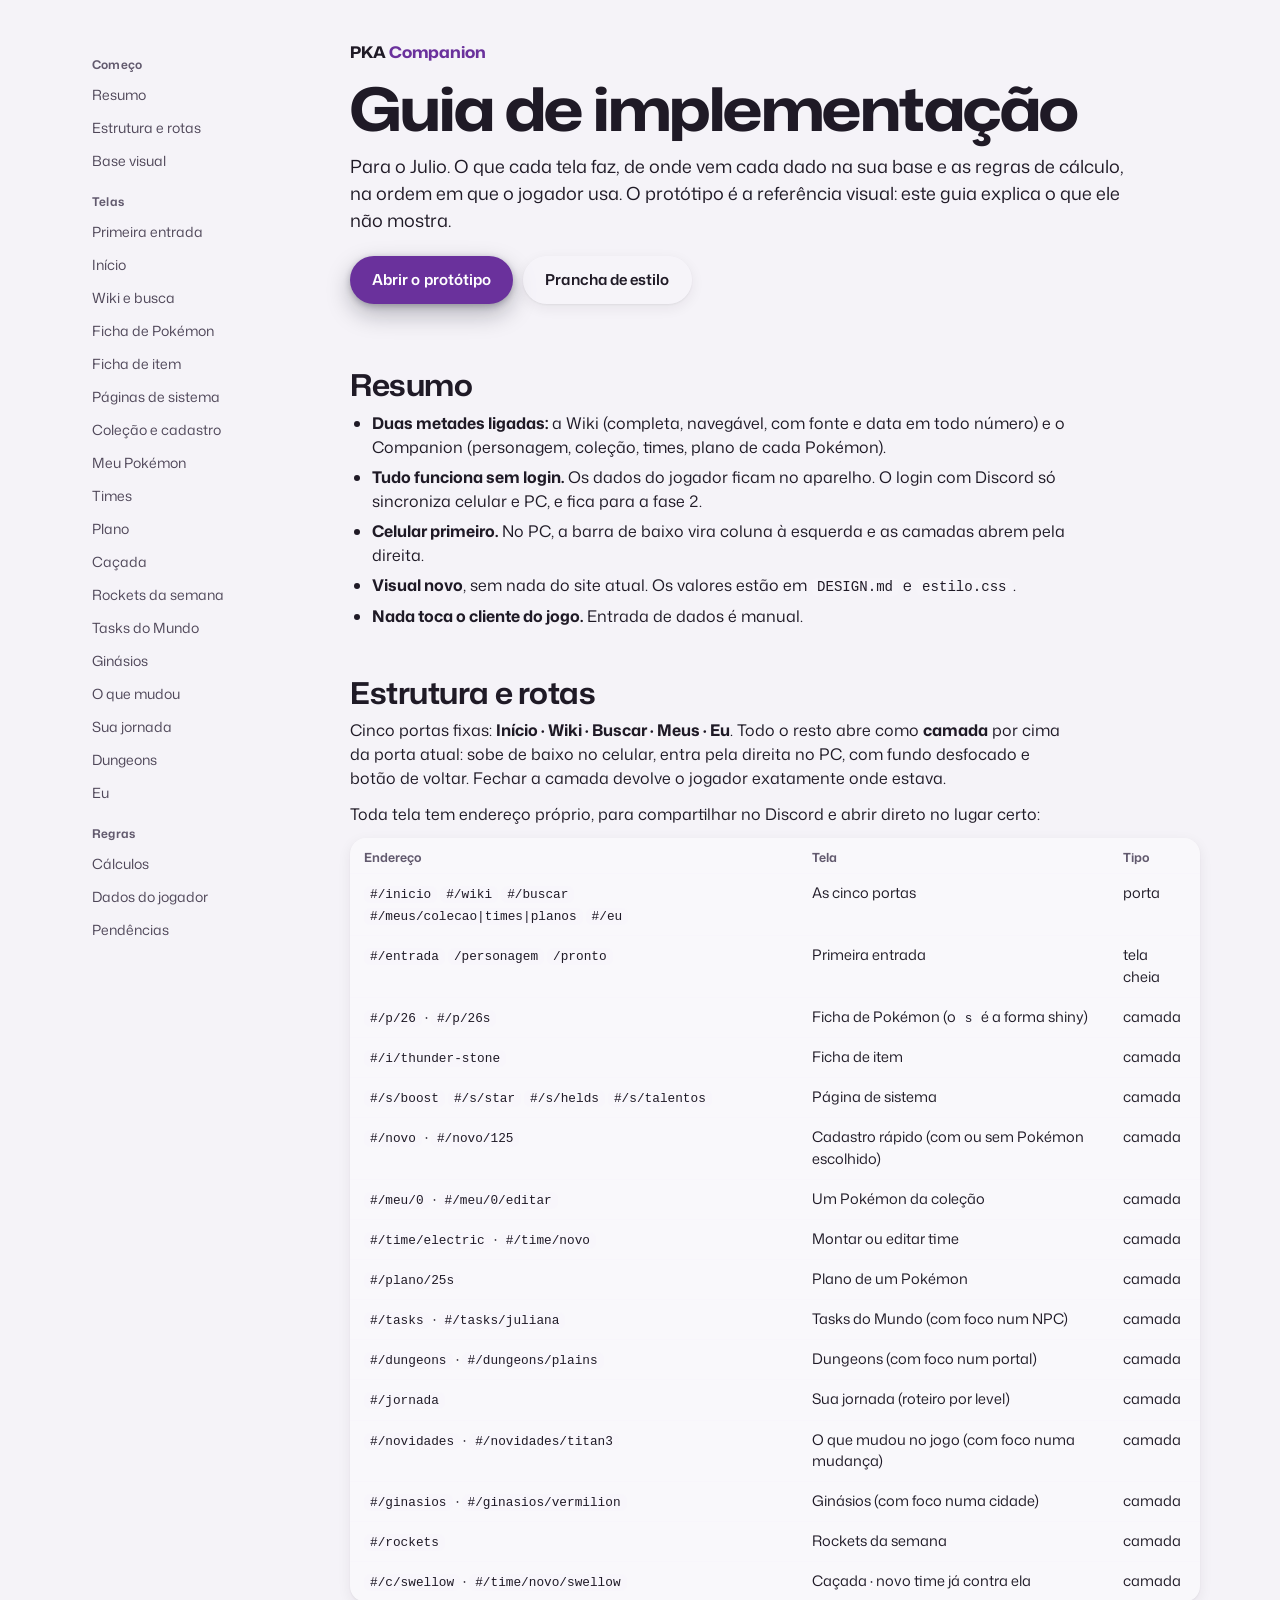
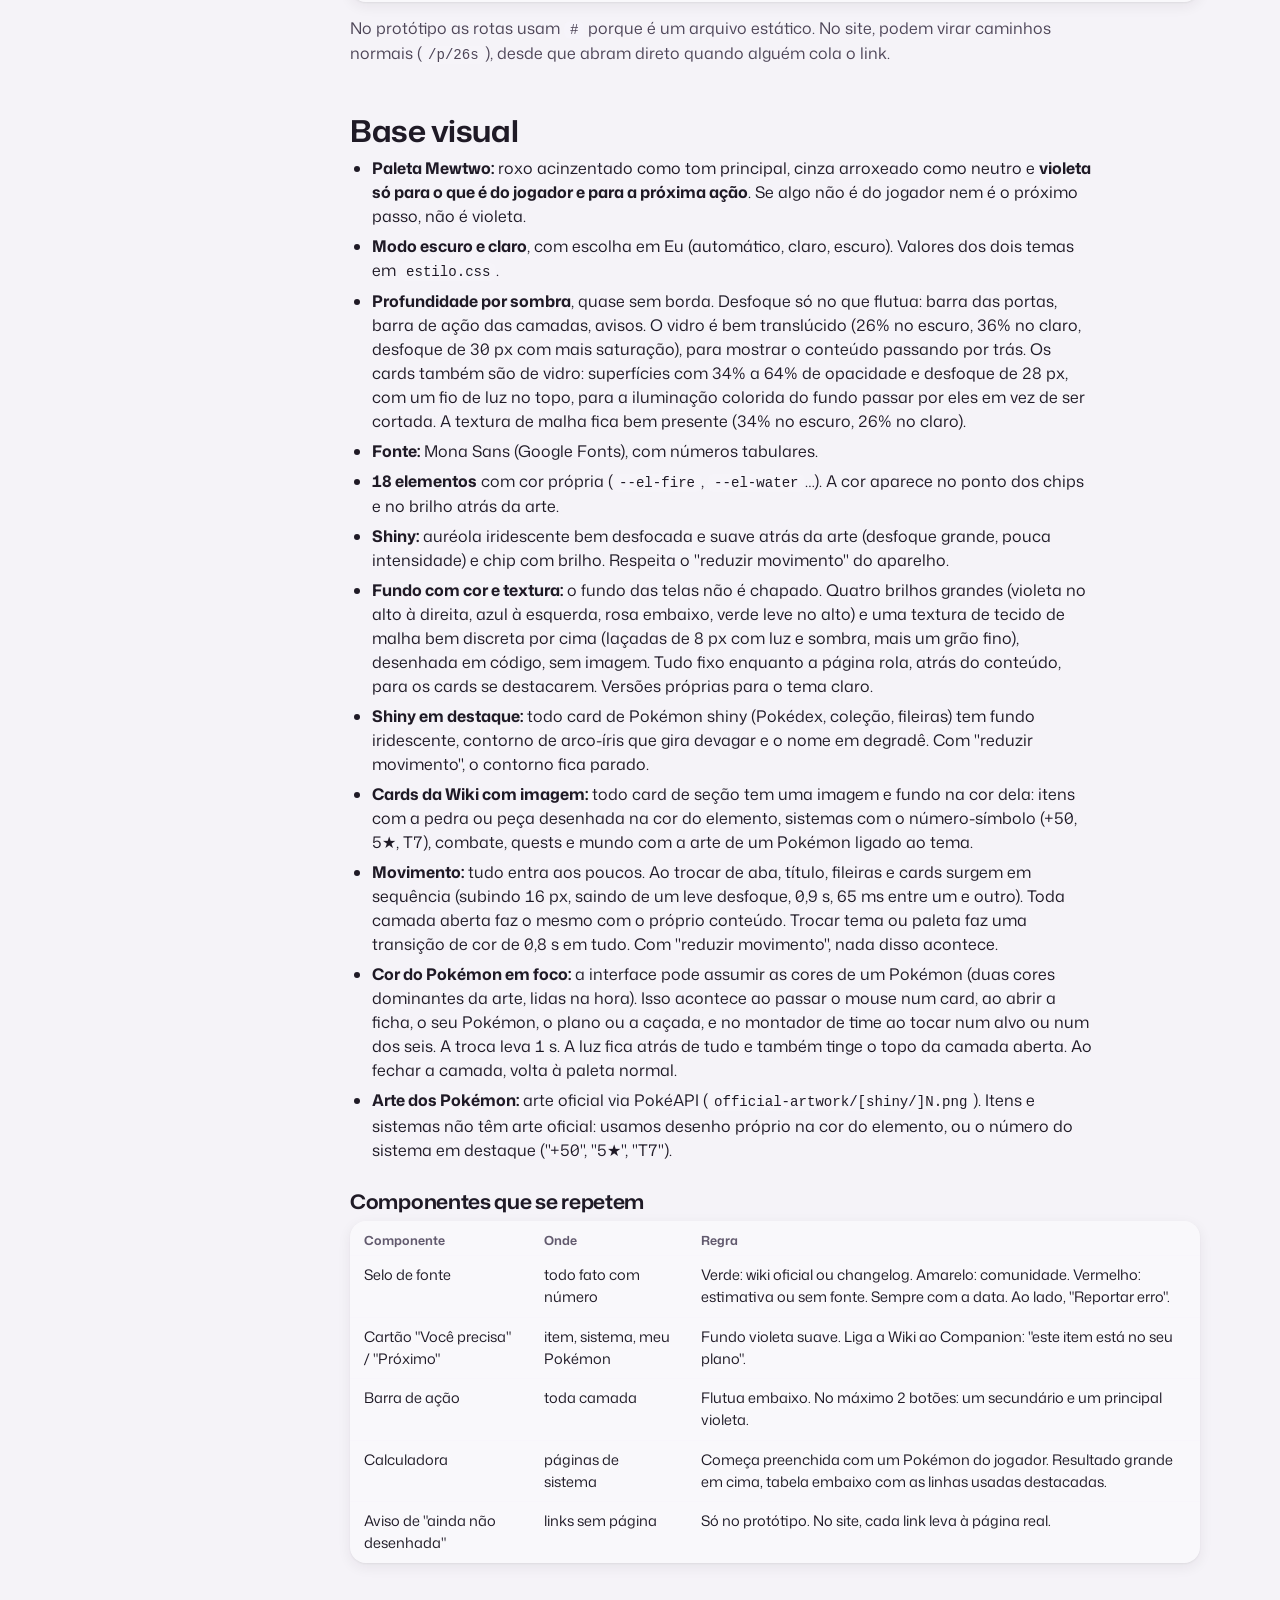
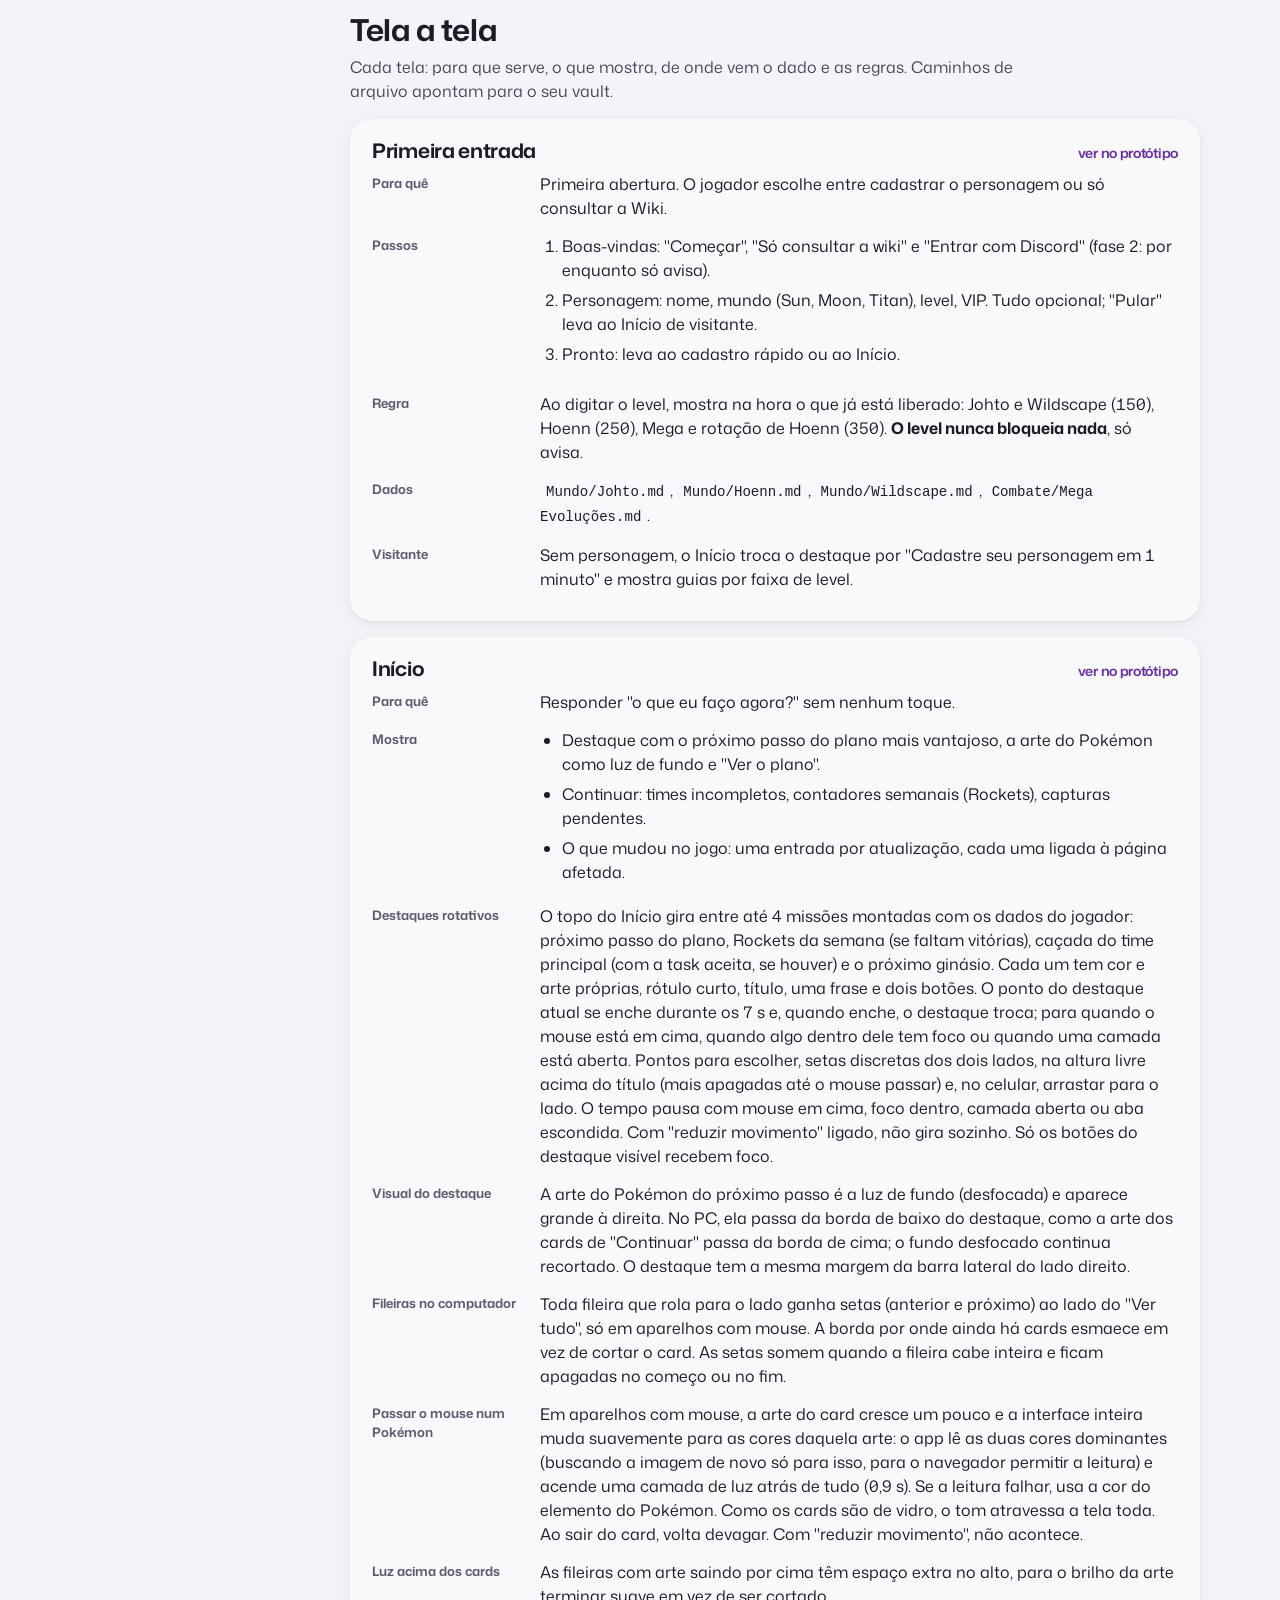
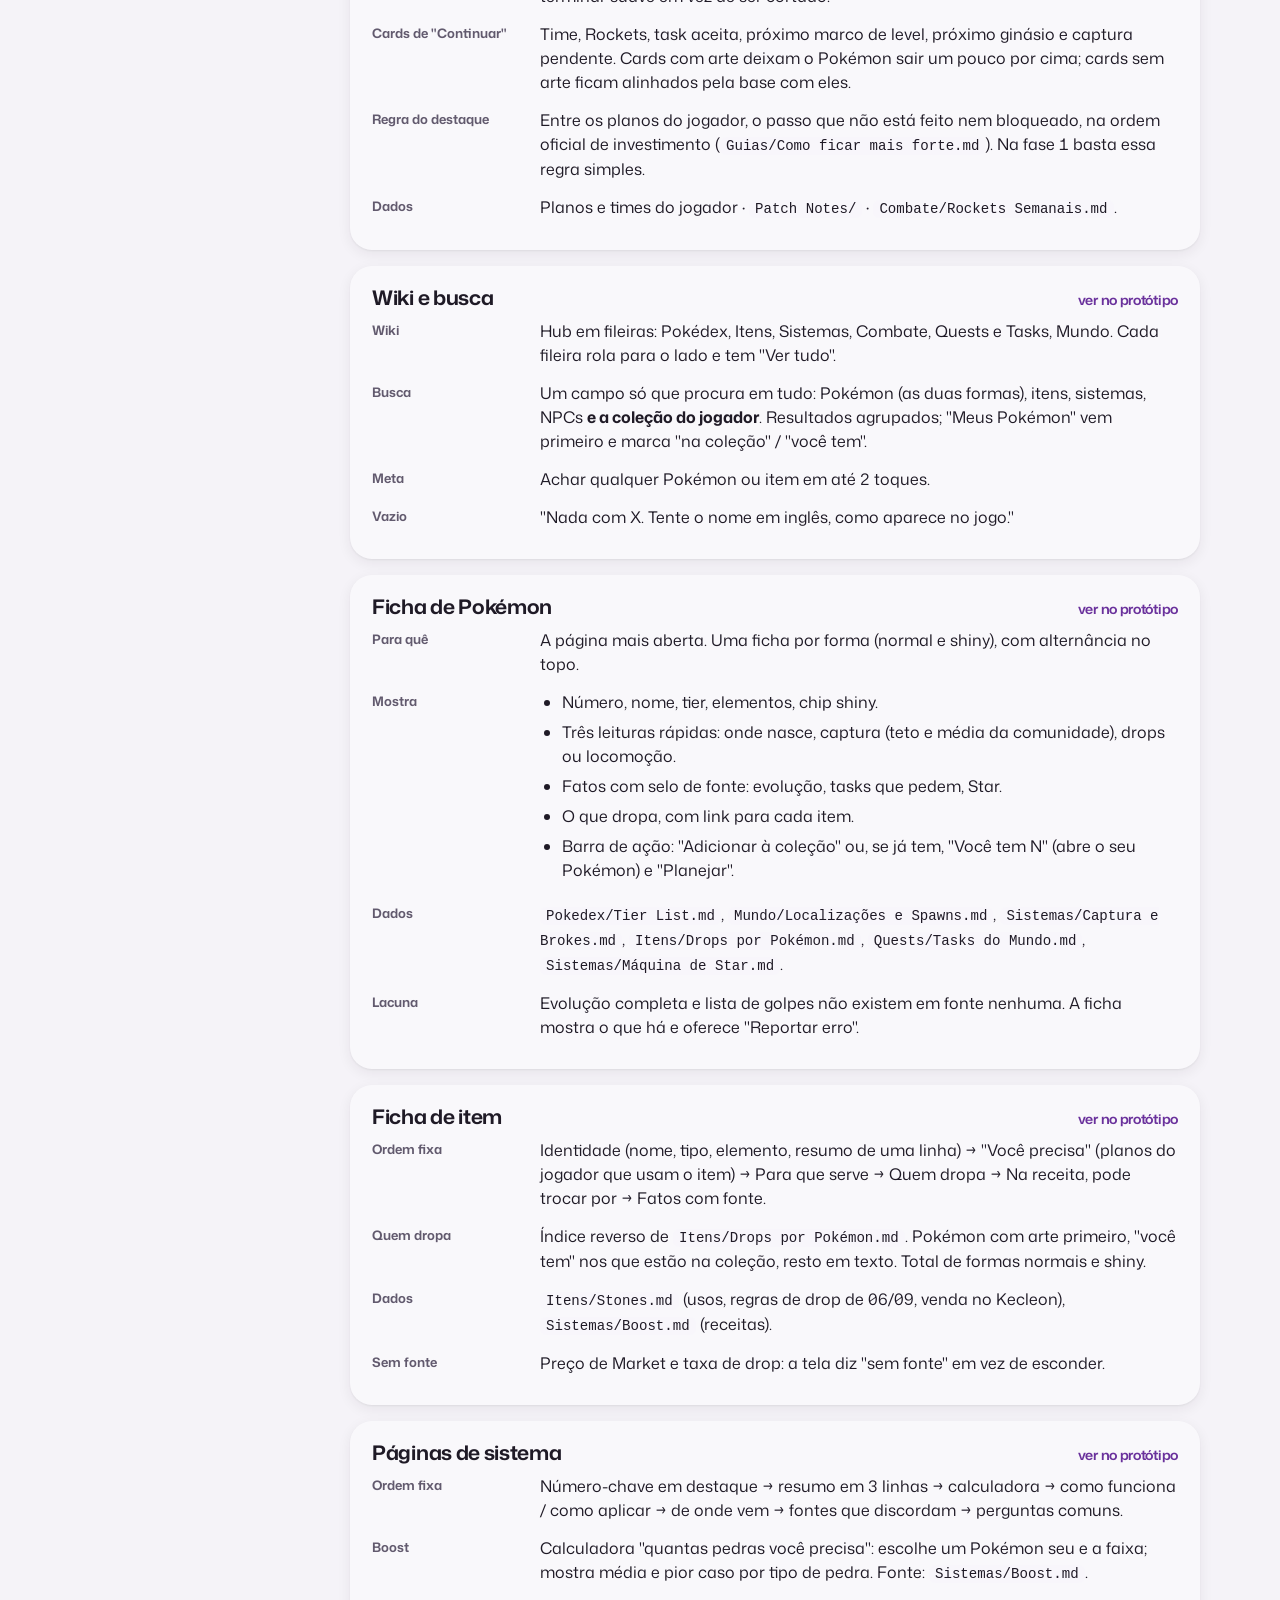
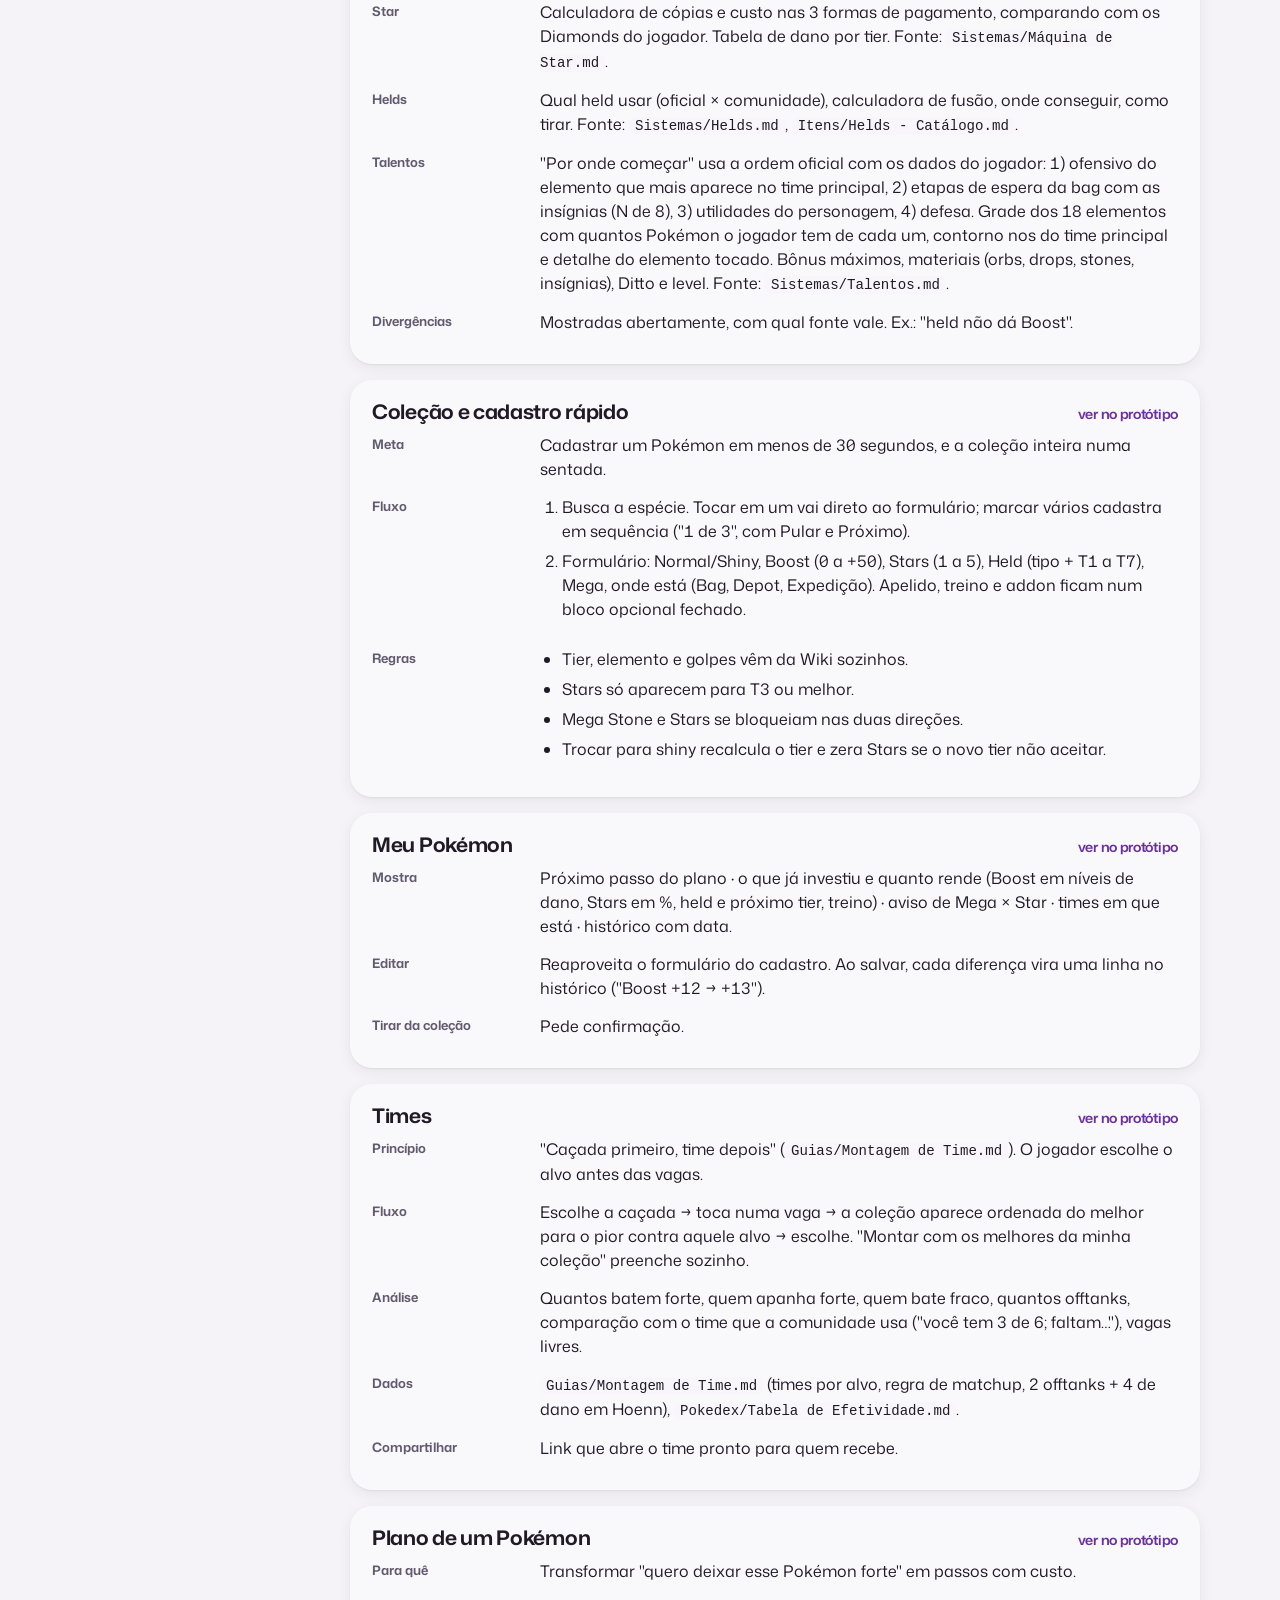
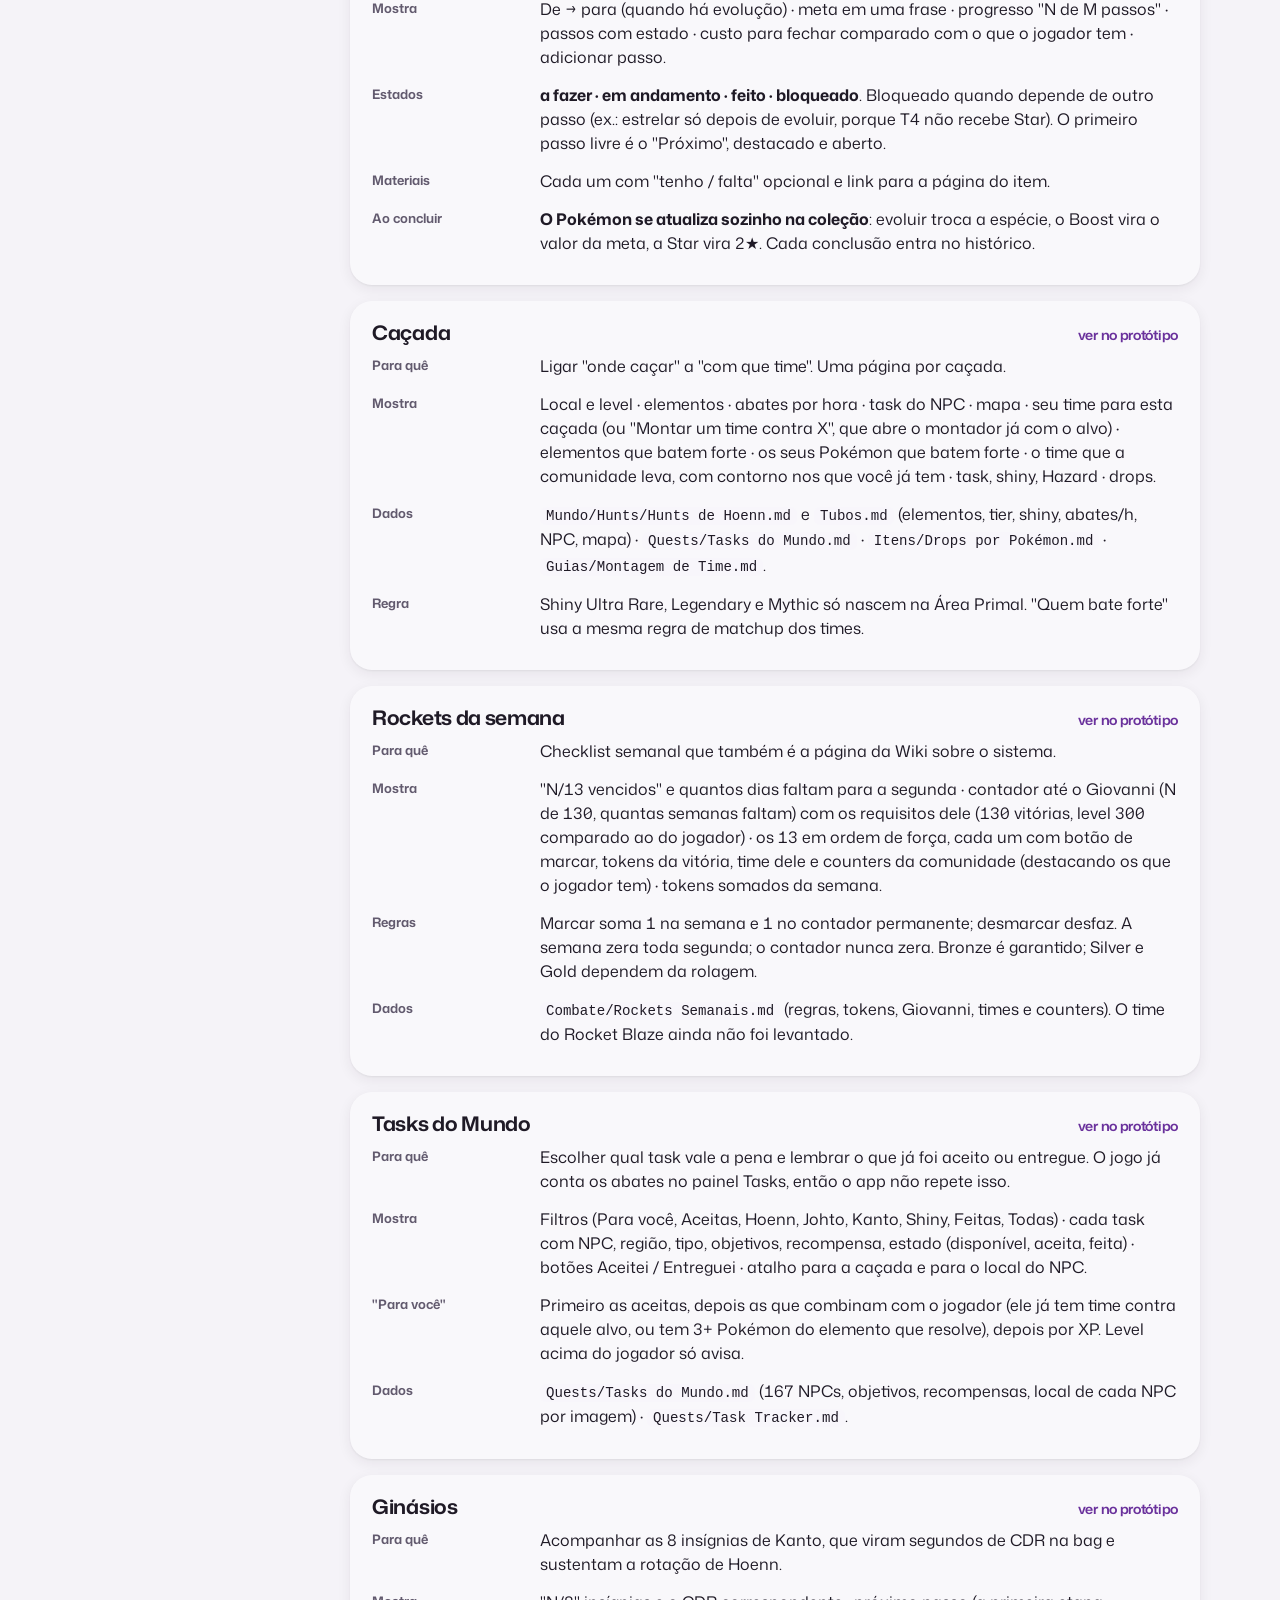
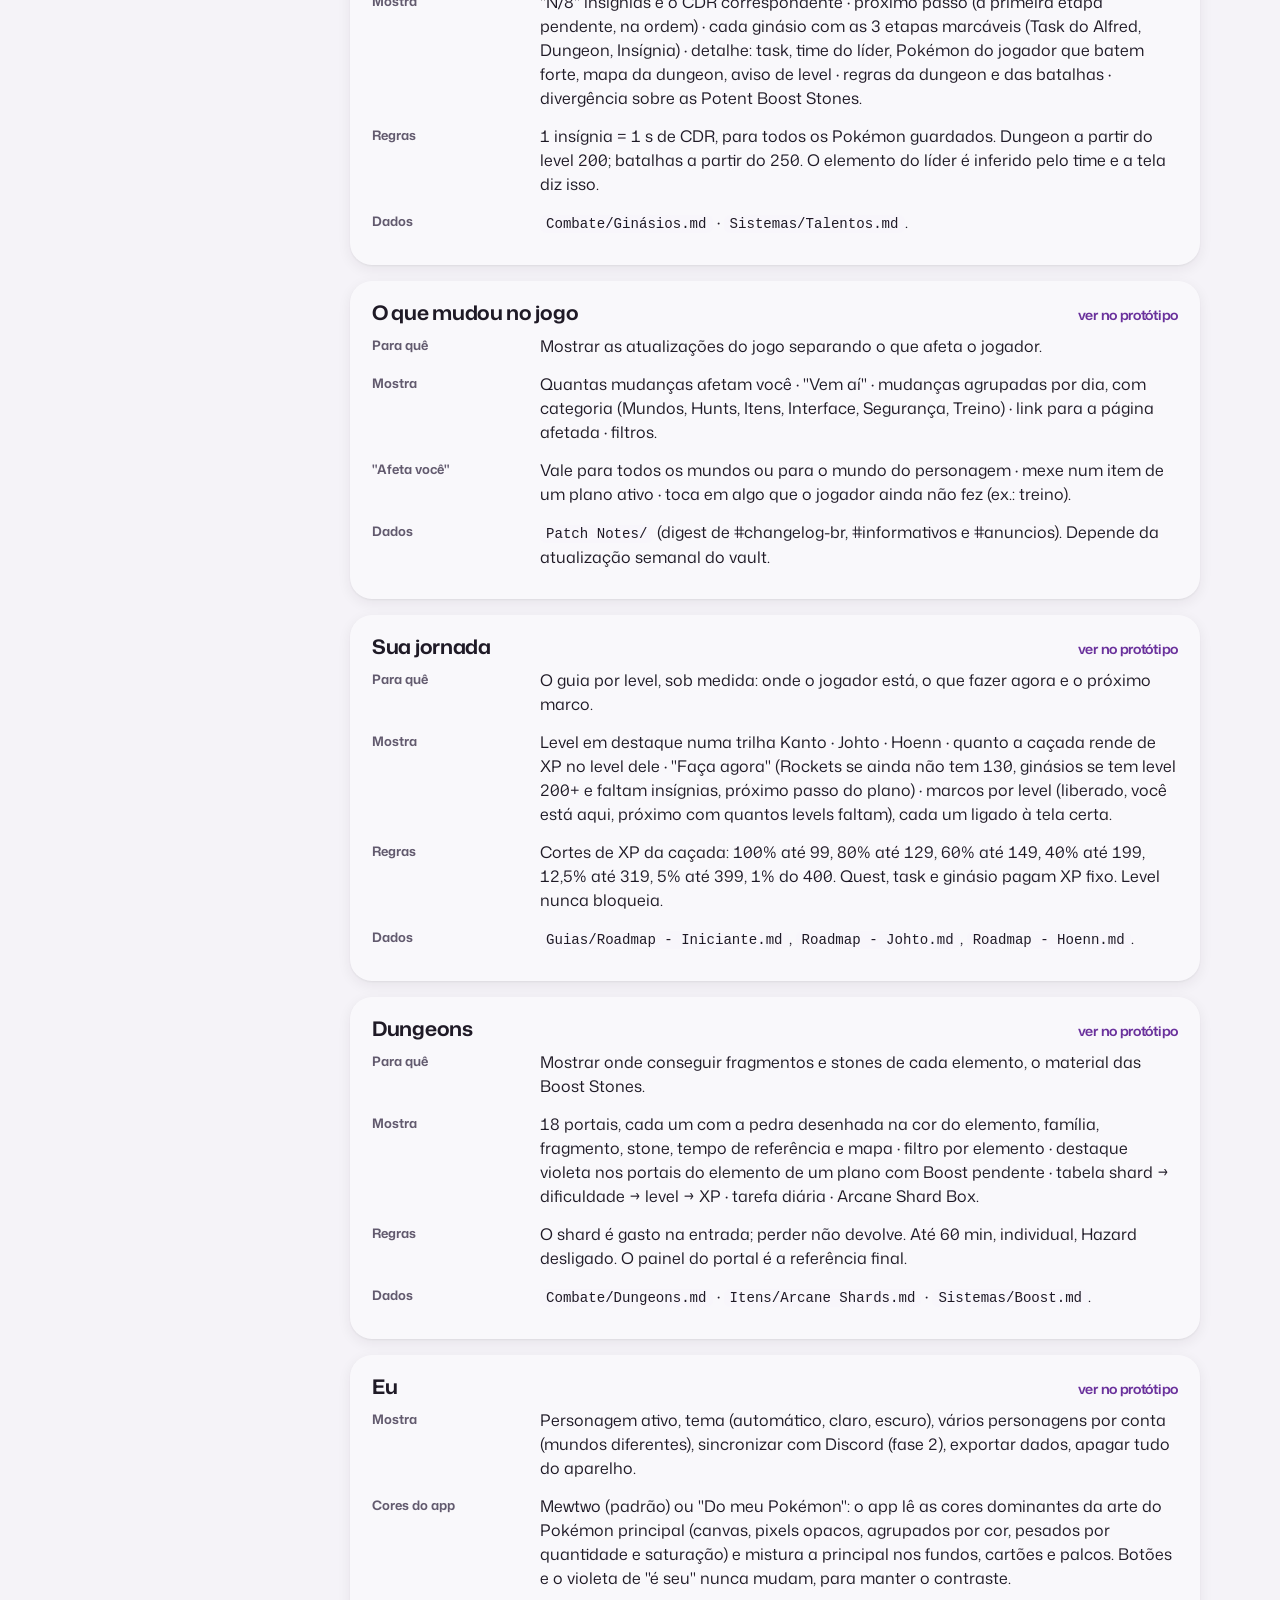
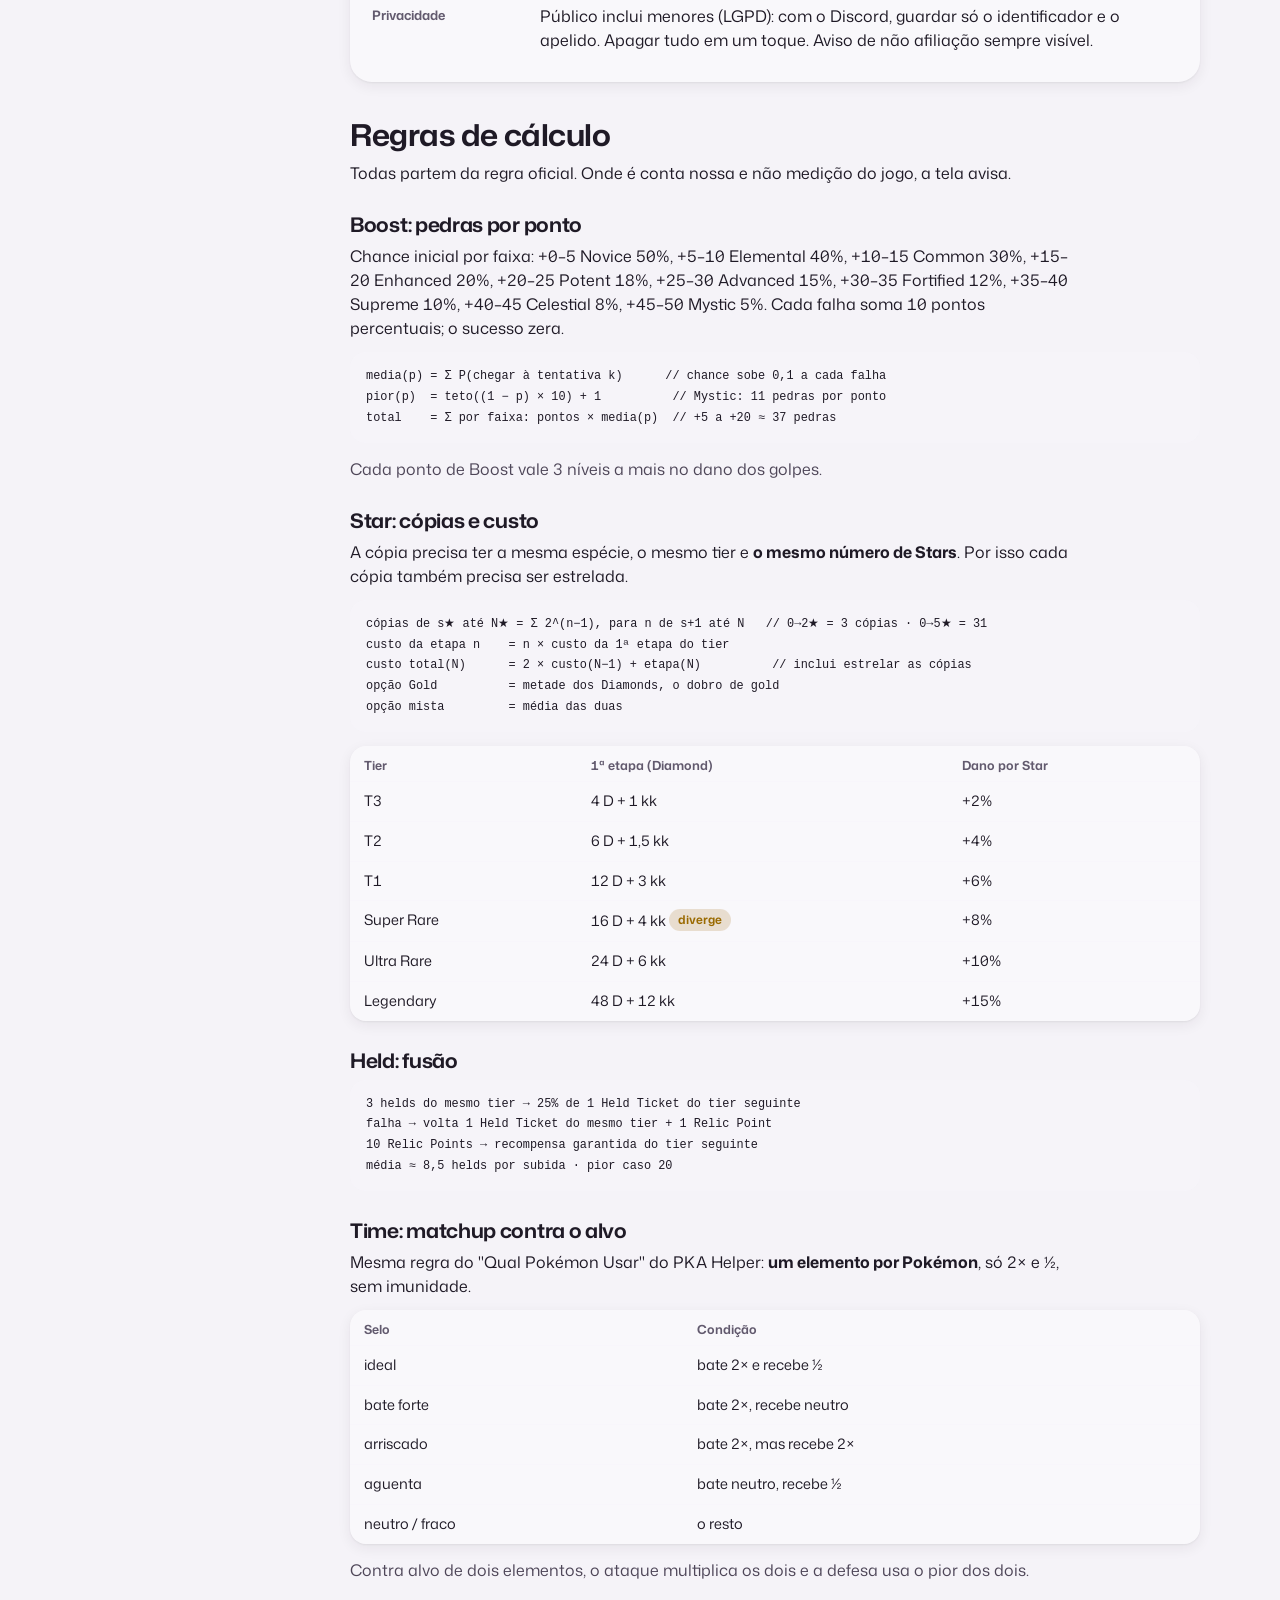
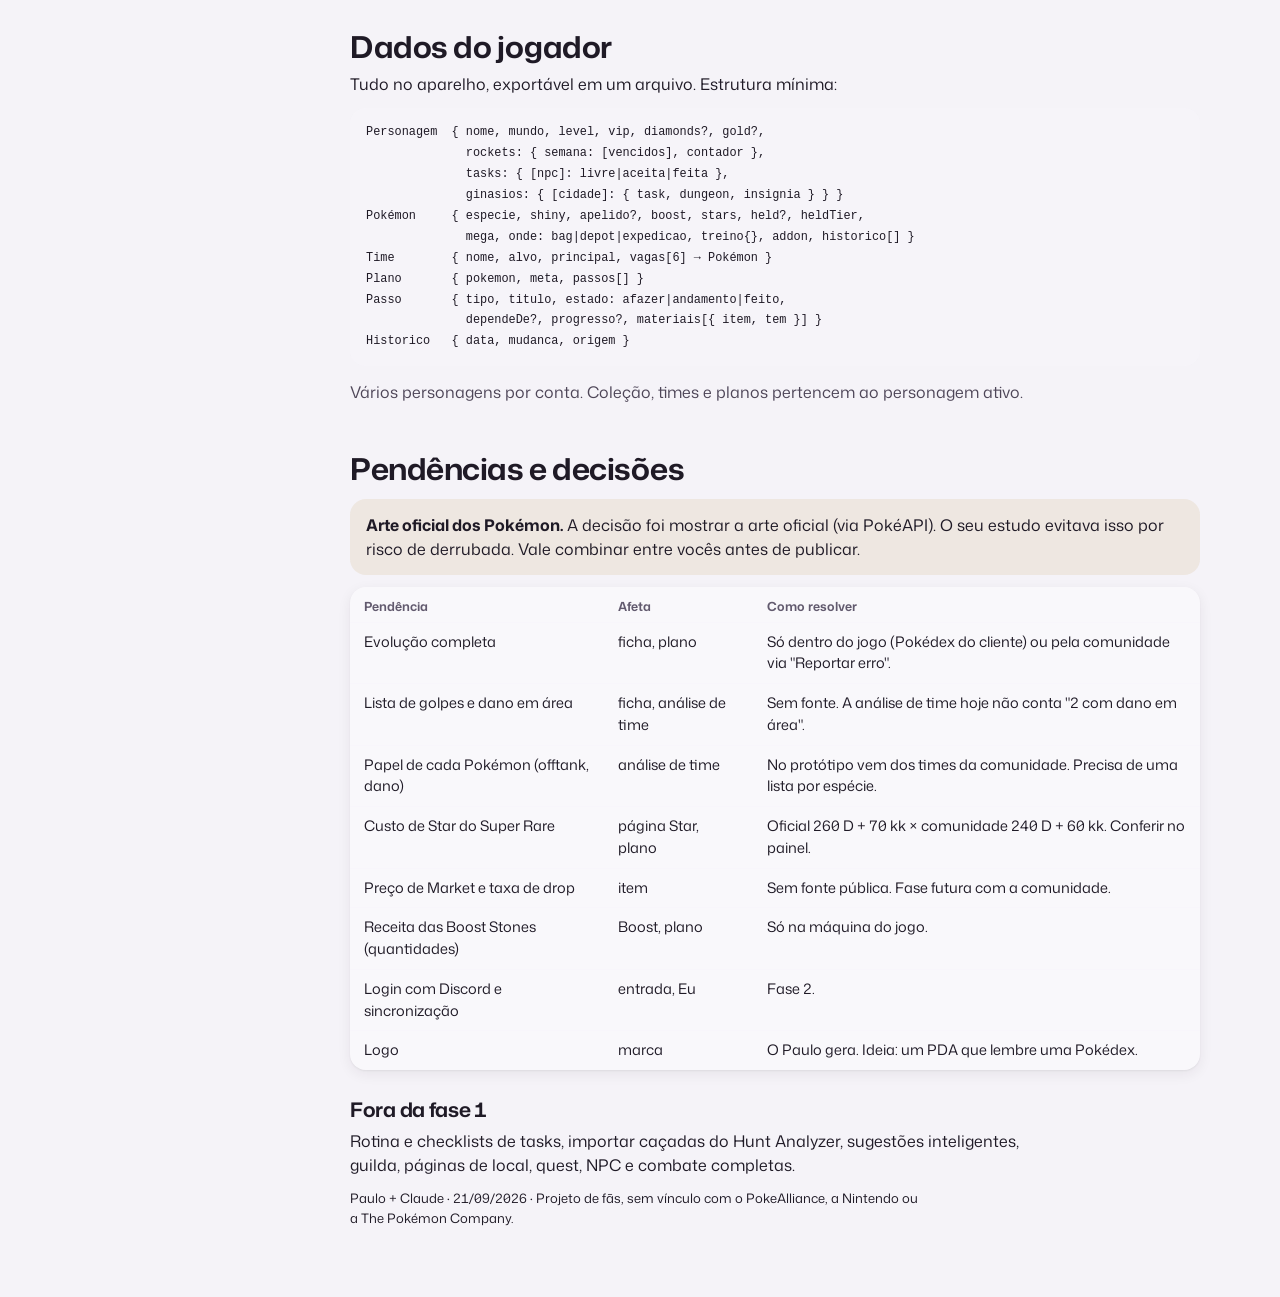
==== guia.html @ 8fe0cd6f "Staggered reveal and Pokémon color focus" ====
<!doctype html>
<html lang="pt-BR">
<head>
<meta charset="utf-8">
<meta name="viewport" content="width=device-width, initial-scale=1, viewport-fit=cover">
<title>Guia de implementação</title>
<meta name="description" content="Guia tela a tela para implementar o novo PKA Companion: o que cada tela faz, de onde vem cada dado e as regras de cálculo.">
<script>
  (function () {
    let salvo = new URLSearchParams(location.search).get('tema'); if (!salvo) { try { salvo = localStorage.getItem('pka-tema'); } catch (e) {} }
    const mq = matchMedia('(prefers-color-scheme: light)');
    const aplica = () => { document.documentElement.dataset.tema = salvo || (mq.matches ? 'claro' : 'escuro'); };
    aplica(); mq.addEventListener('change', aplica);
  })();
</script>
<link rel="stylesheet" href="estilo.css?v=1790014268">
<style>
  body { padding: 0 16px; }
  .doc { max-width: 1120px; margin: 0 auto; display: grid; grid-template-columns: 1fr; gap: 40px; padding-block: 40px 96px; }
  @media (min-width: 980px) { .doc { grid-template-columns: 230px minmax(0, 1fr); } }
  .indice { display: none; }
  @media (min-width: 980px) {
    .indice { display: block; position: sticky; top: 24px; align-self: start; font-size: 14px; }
    .indice a { display: block; padding: 6px 12px; border-radius: 10px; color: var(--text-2); }
    .indice a:hover { background: var(--surface); color: var(--text); }
    .indice .g { font-size: 12px; font-weight: 650; color: var(--text-3); margin: 16px 12px 4px; letter-spacing: .02em; }
  }
  .corpo { min-width: 0; }
  .capa { padding-bottom: 28px; }
  .capa .marca { font-stretch: 112%; font-weight: 720; font-size: 16px; }
  .capa .marca b { color: var(--accent); font-weight: 720; }
  .capa h1 { font-size: clamp(36px, 7vw, 60px); margin: 14px 0 14px; }
  .capa p { font-size: 18px; color: var(--text-2); max-width: 60ch; margin: 0; }
  .capa .links { display: flex; gap: 10px; flex-wrap: wrap; margin-top: 22px; }
  section.bloco-g { padding-top: 36px; }
  h2.titulo { font-size: 30px; margin: 0 0 8px; }
  h3.titulo { font-size: 20px; margin: 28px 0 8px; }
  .corpo p, .corpo li { max-width: 72ch; }
  .corpo p { margin: 0 0 12px; color: var(--text); }
  .corpo ul, .corpo ol { margin: 0 0 12px; padding-left: 22px; }
  .corpo li { margin-bottom: 6px; }
  .leve { color: var(--text-2) !important; }
  .tela { border-radius: var(--r-lg); background: var(--surface); box-shadow: var(--shadow-1); padding: 20px 22px; margin-top: 16px; }
  .tela h3.titulo { margin-top: 0; display: flex; justify-content: space-between; align-items: baseline; gap: 12px; flex-wrap: wrap; }
  .tela h3 a { font-size: 13.5px; font-weight: 620; color: var(--accent); }
  .tela dl { display: grid; grid-template-columns: 1fr; gap: 4px 18px; margin: 10px 0 0; }
  @media (min-width: 700px) { .tela dl { grid-template-columns: 150px 1fr; } }
  .tela dt { font-size: 13px; font-weight: 650; color: var(--text-3); padding-top: 2px; }
  .tela dd { margin: 0 0 10px; }
  .tela dd ul { margin: 0; }
  code, .cod { font-family: ui-monospace, "SF Mono", Menlo, monospace; font-size: .88em; background: var(--surface-2); padding: 1px 6px; border-radius: 6px; }
  pre { background: var(--surface-2); border-radius: var(--r-md); padding: 14px 16px; overflow-x: auto; font-size: 13.5px; line-height: 1.55; margin: 8px 0 14px; }
  pre code { background: none; padding: 0; }
  .tab-w { overflow-x: auto; margin: 8px 0 14px; border-radius: var(--r-md); box-shadow: var(--shadow-1); background: var(--surface); }
  table.t { border-collapse: collapse; width: 100%; font-size: 14.5px; }
  table.t th { text-align: left; font-size: 12.5px; font-weight: 650; color: var(--text-3); padding: 10px 14px 6px; white-space: nowrap; }
  table.t td { padding: 9px 14px; box-shadow: inset 0 1px 0 var(--surface-2); vertical-align: top; }
  .aviso-b { border-radius: var(--r-md); background: color-mix(in oklab, var(--warn) 12%, var(--surface)); padding: 14px 16px; margin: 12px 0; }
  .aviso-b b { color: var(--text); }
  .pilula { display: inline-block; font-size: 12px; font-weight: 650; padding: 2px 9px; border-radius: 999px; background: var(--surface-3); color: var(--text-2); vertical-align: 2px; }
  .pilula.ok { background: color-mix(in oklab, var(--ok) 20%, var(--surface)); color: var(--ok); }
  .pilula.falta { background: color-mix(in oklab, var(--warn) 20%, var(--surface)); color: var(--warn); }
  a.inline { color: var(--accent); text-decoration: underline; text-underline-offset: 3px; text-decoration-color: color-mix(in oklab, var(--accent) 40%, transparent); }
  .rodape { margin-top: 48px; font-size: 13px; color: var(--text-3); }
</style>
</head>
<body>
<div class="doc">
  <nav class="indice" aria-label="Índice">
    <div class="g">Começo</div>
    <a href="#resumo">Resumo</a>
    <a href="#estrutura">Estrutura e rotas</a>
    <a href="#visual">Base visual</a>
    <div class="g">Telas</div>
    <a href="#t-entrada">Primeira entrada</a>
    <a href="#t-inicio">Início</a>
    <a href="#t-wiki">Wiki e busca</a>
    <a href="#t-ficha">Ficha de Pokémon</a>
    <a href="#t-item">Ficha de item</a>
    <a href="#t-sistema">Páginas de sistema</a>
    <a href="#t-colecao">Coleção e cadastro</a>
    <a href="#t-meu">Meu Pokémon</a>
    <a href="#t-time">Times</a>
    <a href="#t-plano">Plano</a>
    <a href="#t-cacada">Caçada</a>
    <a href="#t-rockets">Rockets da semana</a>
    <a href="#t-tasks">Tasks do Mundo</a>
    <a href="#t-ginasios">Ginásios</a>
    <a href="#t-novidades">O que mudou</a>
    <a href="#t-jornada">Sua jornada</a>
    <a href="#t-dungeons">Dungeons</a>
    <a href="#t-eu">Eu</a>
    <div class="g">Regras</div>
    <a href="#calculos">Cálculos</a>
    <a href="#dados">Dados do jogador</a>
    <a href="#pendencias">Pendências</a>
  </nav>

  <main class="corpo">
    <header class="capa">
      <span class="marca">PKA <b>Companion</b></span>
      <h1 class="display">Guia de implementação</h1>
      <p>Para o Julio. O que cada tela faz, de onde vem cada dado na sua base e as regras de cálculo, na ordem em que o jogador usa. O protótipo é a referência visual: este guia explica o que ele não mostra.</p>
      <div class="links">
        <a class="btn btn-primario" href="index.html">Abrir o protótipo</a>
        <a class="btn btn-suave" href="prancha.html">Prancha de estilo</a>
      </div>
    </header>

    <section class="bloco-g" id="resumo">
      <h2 class="titulo">Resumo</h2>
      <ul>
        <li><b>Duas metades ligadas:</b> a Wiki (completa, navegável, com fonte e data em todo número) e o Companion (personagem, coleção, times, plano de cada Pokémon).</li>
        <li><b>Tudo funciona sem login.</b> Os dados do jogador ficam no aparelho. O login com Discord só sincroniza celular e PC, e fica para a fase 2.</li>
        <li><b>Celular primeiro.</b> No PC, a barra de baixo vira coluna à esquerda e as camadas abrem pela direita.</li>
        <li><b>Visual novo</b>, sem nada do site atual. Os valores estão em <code>DESIGN.md</code> e <code>estilo.css</code>.</li>
        <li><b>Nada toca o cliente do jogo.</b> Entrada de dados é manual.</li>
      </ul>
    </section>

    <section class="bloco-g" id="estrutura">
      <h2 class="titulo">Estrutura e rotas</h2>
      <p>Cinco portas fixas: <b>Início · Wiki · Buscar · Meus · Eu</b>. Todo o resto abre como <b>camada</b> por cima da porta atual: sobe de baixo no celular, entra pela direita no PC, com fundo desfocado e botão de voltar. Fechar a camada devolve o jogador exatamente onde estava.</p>
      <p>Toda tela tem endereço próprio, para compartilhar no Discord e abrir direto no lugar certo:</p>
      <div class="tab-w"><table class="t">
        <thead><tr><th>Endereço</th><th>Tela</th><th>Tipo</th></tr></thead>
        <tbody>
          <tr><td><code>#/inicio</code> <code>#/wiki</code> <code>#/buscar</code> <code>#/meus/colecao|times|planos</code> <code>#/eu</code></td><td>As cinco portas</td><td>porta</td></tr>
          <tr><td><code>#/entrada</code> <code>/personagem</code> <code>/pronto</code></td><td>Primeira entrada</td><td>tela cheia</td></tr>
          <tr><td><code>#/p/26</code> · <code>#/p/26s</code></td><td>Ficha de Pokémon (o <code>s</code> é a forma shiny)</td><td>camada</td></tr>
          <tr><td><code>#/i/thunder-stone</code></td><td>Ficha de item</td><td>camada</td></tr>
          <tr><td><code>#/s/boost</code> <code>#/s/star</code> <code>#/s/helds</code> <code>#/s/talentos</code></td><td>Página de sistema</td><td>camada</td></tr>
          <tr><td><code>#/novo</code> · <code>#/novo/125</code></td><td>Cadastro rápido (com ou sem Pokémon escolhido)</td><td>camada</td></tr>
          <tr><td><code>#/meu/0</code> · <code>#/meu/0/editar</code></td><td>Um Pokémon da coleção</td><td>camada</td></tr>
          <tr><td><code>#/time/electric</code> · <code>#/time/novo</code></td><td>Montar ou editar time</td><td>camada</td></tr>
          <tr><td><code>#/plano/25s</code></td><td>Plano de um Pokémon</td><td>camada</td></tr>
          <tr><td><code>#/tasks</code> · <code>#/tasks/juliana</code></td><td>Tasks do Mundo (com foco num NPC)</td><td>camada</td></tr>
          <tr><td><code>#/dungeons</code> · <code>#/dungeons/plains</code></td><td>Dungeons (com foco num portal)</td><td>camada</td></tr>
          <tr><td><code>#/jornada</code></td><td>Sua jornada (roteiro por level)</td><td>camada</td></tr>
          <tr><td><code>#/novidades</code> · <code>#/novidades/titan3</code></td><td>O que mudou no jogo (com foco numa mudança)</td><td>camada</td></tr>
          <tr><td><code>#/ginasios</code> · <code>#/ginasios/vermilion</code></td><td>Ginásios (com foco numa cidade)</td><td>camada</td></tr>
          <tr><td><code>#/rockets</code></td><td>Rockets da semana</td><td>camada</td></tr>
          <tr><td><code>#/c/swellow</code> · <code>#/time/novo/swellow</code></td><td>Caçada · novo time já contra ela</td><td>camada</td></tr>
        </tbody>
      </table></div>
      <p class="leve">No protótipo as rotas usam <code>#</code> porque é um arquivo estático. No site, podem virar caminhos normais (<code>/p/26s</code>), desde que abram direto quando alguém cola o link.</p>
    </section>

    <section class="bloco-g" id="visual">
      <h2 class="titulo">Base visual</h2>
      <ul>
        <li><b>Paleta Mewtwo:</b> roxo acinzentado como tom principal, cinza arroxeado como neutro e <b>violeta só para o que é do jogador e para a próxima ação</b>. Se algo não é do jogador nem é o próximo passo, não é violeta.</li>
        <li><b>Modo escuro e claro</b>, com escolha em Eu (automático, claro, escuro). Valores dos dois temas em <code>estilo.css</code>.</li>
        <li><b>Profundidade por sombra</b>, quase sem borda. Desfoque só no que flutua: barra das portas, barra de ação das camadas, avisos. O vidro é bem translúcido (26% no escuro, 36% no claro, desfoque de 30 px com mais saturação), para mostrar o conteúdo passando por trás. Os cards também são de vidro: superfícies com 34% a 64% de opacidade e desfoque de 28 px, com um fio de luz no topo, para a iluminação colorida do fundo passar por eles em vez de ser cortada. A textura de malha fica bem presente (34% no escuro, 26% no claro).</li>
        <li><b>Fonte:</b> Mona Sans (Google Fonts), com números tabulares.</li>
        <li><b>18 elementos</b> com cor própria (<code>--el-fire</code>, <code>--el-water</code>…). A cor aparece no ponto dos chips e no brilho atrás da arte.</li>
        <li><b>Shiny:</b> auréola iridescente bem desfocada e suave atrás da arte (desfoque grande, pouca intensidade) e chip com brilho. Respeita o "reduzir movimento" do aparelho.</li>
        <li><b>Fundo com cor e textura:</b> o fundo das telas não é chapado. Quatro brilhos grandes (violeta no alto à direita, azul à esquerda, rosa embaixo, verde leve no alto) e uma textura de tecido de malha bem discreta por cima (laçadas de 8 px com luz e sombra, mais um grão fino), desenhada em código, sem imagem. Tudo fixo enquanto a página rola, atrás do conteúdo, para os cards se destacarem. Versões próprias para o tema claro.</li>
        <li><b>Shiny em destaque:</b> todo card de Pokémon shiny (Pokédex, coleção, fileiras) tem fundo iridescente, contorno de arco-íris que gira devagar e o nome em degradê. Com "reduzir movimento", o contorno fica parado.</li>
        <li><b>Cards da Wiki com imagem:</b> todo card de seção tem uma imagem e fundo na cor dela: itens com a pedra ou peça desenhada na cor do elemento, sistemas com o número-símbolo (+50, 5★, T7), combate, quests e mundo com a arte de um Pokémon ligado ao tema.</li>
        <li><b>Movimento:</b> tudo entra aos poucos. Ao trocar de aba, título, fileiras e cards surgem em sequência (subindo 16 px, saindo de um leve desfoque, 0,9 s, 65 ms entre um e outro). Toda camada aberta faz o mesmo com o próprio conteúdo. Trocar tema ou paleta faz uma transição de cor de 0,8 s em tudo. Com "reduzir movimento", nada disso acontece.</li>
        <li><b>Cor do Pokémon em foco:</b> a interface pode assumir as cores de um Pokémon (duas cores dominantes da arte, lidas na hora). Isso acontece ao passar o mouse num card, ao abrir a ficha, o seu Pokémon, o plano ou a caçada, e no montador de time ao tocar num alvo ou num dos seis. A troca leva 1 s. A luz fica atrás de tudo e também tinge o topo da camada aberta. Ao fechar a camada, volta à paleta normal.</li>
        <li><b>Arte dos Pokémon:</b> arte oficial via PokéAPI (<code>official-artwork/[shiny/]N.png</code>). Itens e sistemas não têm arte oficial: usamos desenho próprio na cor do elemento, ou o número do sistema em destaque ("+50", "5★", "T7").</li>
      </ul>
      <h3 class="titulo">Componentes que se repetem</h3>
      <div class="tab-w"><table class="t">
        <thead><tr><th>Componente</th><th>Onde</th><th>Regra</th></tr></thead>
        <tbody>
          <tr><td>Selo de fonte</td><td>todo fato com número</td><td>Verde: wiki oficial ou changelog. Amarelo: comunidade. Vermelho: estimativa ou sem fonte. Sempre com a data. Ao lado, "Reportar erro".</td></tr>
          <tr><td>Cartão "Você precisa" / "Próximo"</td><td>item, sistema, meu Pokémon</td><td>Fundo violeta suave. Liga a Wiki ao Companion: "este item está no seu plano".</td></tr>
          <tr><td>Barra de ação</td><td>toda camada</td><td>Flutua embaixo. No máximo 2 botões: um secundário e um principal violeta.</td></tr>
          <tr><td>Calculadora</td><td>páginas de sistema</td><td>Começa preenchida com um Pokémon do jogador. Resultado grande em cima, tabela embaixo com as linhas usadas destacadas.</td></tr>
          <tr><td>Aviso de "ainda não desenhada"</td><td>links sem página</td><td>Só no protótipo. No site, cada link leva à página real.</td></tr>
        </tbody>
      </table></div>
    </section>

    <section class="bloco-g" id="telas">
      <h2 class="titulo">Tela a tela</h2>
      <p class="leve">Cada tela: para que serve, o que mostra, de onde vem o dado e as regras. Caminhos de arquivo apontam para o seu vault.</p>

      <div class="tela" id="t-entrada">
        <h3 class="titulo">Primeira entrada <a href="index.html#/entrada">ver no protótipo</a></h3>
        <dl>
          <dt>Para quê</dt><dd>Primeira abertura. O jogador escolhe entre cadastrar o personagem ou só consultar a Wiki.</dd>
          <dt>Passos</dt><dd><ol><li>Boas-vindas: "Começar", "Só consultar a wiki" e "Entrar com Discord" (fase 2: por enquanto só avisa).</li><li>Personagem: nome, mundo (Sun, Moon, Titan), level, VIP. Tudo opcional; "Pular" leva ao Início de visitante.</li><li>Pronto: leva ao cadastro rápido ou ao Início.</li></ol></dd>
          <dt>Regra</dt><dd>Ao digitar o level, mostra na hora o que já está liberado: Johto e Wildscape (150), Hoenn (250), Mega e rotação de Hoenn (350). <b>O level nunca bloqueia nada</b>, só avisa.</dd>
          <dt>Dados</dt><dd><code>Mundo/Johto.md</code>, <code>Mundo/Hoenn.md</code>, <code>Mundo/Wildscape.md</code>, <code>Combate/Mega Evoluções.md</code>.</dd>
          <dt>Visitante</dt><dd>Sem personagem, o Início troca o destaque por "Cadastre seu personagem em 1 minuto" e mostra guias por faixa de level.</dd>
        </dl>
      </div>

      <div class="tela" id="t-inicio">
        <h3 class="titulo">Início <a href="index.html#/inicio">ver no protótipo</a></h3>
        <dl>
          <dt>Para quê</dt><dd>Responder "o que eu faço agora?" sem nenhum toque.</dd>
          <dt>Mostra</dt><dd><ul><li>Destaque com o próximo passo do plano mais vantajoso, a arte do Pokémon como luz de fundo e "Ver o plano".</li><li>Continuar: times incompletos, contadores semanais (Rockets), capturas pendentes.</li><li>O que mudou no jogo: uma entrada por atualização, cada uma ligada à página afetada.</li></ul></dd>
          <dt>Destaques rotativos</dt><dd>O topo do Início gira entre até 4 missões montadas com os dados do jogador: próximo passo do plano, Rockets da semana (se faltam vitórias), caçada do time principal (com a task aceita, se houver) e o próximo ginásio. Cada um tem cor e arte próprias, rótulo curto, título, uma frase e dois botões. O ponto do destaque atual se enche durante os 7 s e, quando enche, o destaque troca; para quando o mouse está em cima, quando algo dentro dele tem foco ou quando uma camada está aberta. Pontos para escolher, setas discretas dos dois lados, na altura livre acima do título (mais apagadas até o mouse passar) e, no celular, arrastar para o lado. O tempo pausa com mouse em cima, foco dentro, camada aberta ou aba escondida. Com "reduzir movimento" ligado, não gira sozinho. Só os botões do destaque visível recebem foco.</dd>
          <dt>Visual do destaque</dt><dd>A arte do Pokémon do próximo passo é a luz de fundo (desfocada) e aparece grande à direita. No PC, ela passa da borda de baixo do destaque, como a arte dos cards de "Continuar" passa da borda de cima; o fundo desfocado continua recortado. O destaque tem a mesma margem da barra lateral do lado direito.</dd>
          <dt>Fileiras no computador</dt><dd>Toda fileira que rola para o lado ganha setas (anterior e próximo) ao lado do "Ver tudo", só em aparelhos com mouse. A borda por onde ainda há cards esmaece em vez de cortar o card. As setas somem quando a fileira cabe inteira e ficam apagadas no começo ou no fim.</dd>
          <dt>Passar o mouse num Pokémon</dt><dd>Em aparelhos com mouse, a arte do card cresce um pouco e a interface inteira muda suavemente para as cores daquela arte: o app lê as duas cores dominantes (buscando a imagem de novo só para isso, para o navegador permitir a leitura) e acende uma camada de luz atrás de tudo (0,9 s). Se a leitura falhar, usa a cor do elemento do Pokémon. Como os cards são de vidro, o tom atravessa a tela toda. Ao sair do card, volta devagar. Com "reduzir movimento", não acontece.</dd>
          <dt>Luz acima dos cards</dt><dd>As fileiras com arte saindo por cima têm espaço extra no alto, para o brilho da arte terminar suave em vez de ser cortado.</dd>
          <dt>Cards de "Continuar"</dt><dd>Time, Rockets, task aceita, próximo marco de level, próximo ginásio e captura pendente. Cards com arte deixam o Pokémon sair um pouco por cima; cards sem arte ficam alinhados pela base com eles.</dd>
          <dt>Regra do destaque</dt><dd>Entre os planos do jogador, o passo que não está feito nem bloqueado, na ordem oficial de investimento (<code>Guias/Como ficar mais forte.md</code>). Na fase 1 basta essa regra simples.</dd>
          <dt>Dados</dt><dd>Planos e times do jogador · <code>Patch Notes/</code> · <code>Combate/Rockets Semanais.md</code>.</dd>
        </dl>
      </div>

      <div class="tela" id="t-wiki">
        <h3 class="titulo">Wiki e busca <a href="index.html#/wiki">ver no protótipo</a></h3>
        <dl>
          <dt>Wiki</dt><dd>Hub em fileiras: Pokédex, Itens, Sistemas, Combate, Quests e Tasks, Mundo. Cada fileira rola para o lado e tem "Ver tudo".</dd>
          <dt>Busca</dt><dd>Um campo só que procura em tudo: Pokémon (as duas formas), itens, sistemas, NPCs <b>e a coleção do jogador</b>. Resultados agrupados; "Meus Pokémon" vem primeiro e marca "na coleção" / "você tem".</dd>
          <dt>Meta</dt><dd>Achar qualquer Pokémon ou item em até 2 toques.</dd>
          <dt>Vazio</dt><dd>"Nada com X. Tente o nome em inglês, como aparece no jogo."</dd>
        </dl>
      </div>

      <div class="tela" id="t-ficha">
        <h3 class="titulo">Ficha de Pokémon <a href="index.html#/p/26s">ver no protótipo</a></h3>
        <dl>
          <dt>Para quê</dt><dd>A página mais aberta. Uma ficha por forma (normal e shiny), com alternância no topo.</dd>
          <dt>Mostra</dt><dd><ul><li>Número, nome, tier, elementos, chip shiny.</li><li>Três leituras rápidas: onde nasce, captura (teto e média da comunidade), drops ou locomoção.</li><li>Fatos com selo de fonte: evolução, tasks que pedem, Star.</li><li>O que dropa, com link para cada item.</li><li>Barra de ação: "Adicionar à coleção" ou, se já tem, "Você tem N" (abre o seu Pokémon) e "Planejar".</li></ul></dd>
          <dt>Dados</dt><dd><code>Pokedex/Tier List.md</code>, <code>Mundo/Localizações e Spawns.md</code>, <code>Sistemas/Captura e Brokes.md</code>, <code>Itens/Drops por Pokémon.md</code>, <code>Quests/Tasks do Mundo.md</code>, <code>Sistemas/Máquina de Star.md</code>.</dd>
          <dt>Lacuna</dt><dd>Evolução completa e lista de golpes não existem em fonte nenhuma. A ficha mostra o que há e oferece "Reportar erro".</dd>
        </dl>
      </div>

      <div class="tela" id="t-item">
        <h3 class="titulo">Ficha de item <a href="index.html#/i/thunder-stone">ver no protótipo</a></h3>
        <dl>
          <dt>Ordem fixa</dt><dd>Identidade (nome, tipo, elemento, resumo de uma linha) → "Você precisa" (planos do jogador que usam o item) → Para que serve → Quem dropa → Na receita, pode trocar por → Fatos com fonte.</dd>
          <dt>Quem dropa</dt><dd>Índice reverso de <code>Itens/Drops por Pokémon.md</code>. Pokémon com arte primeiro, "você tem" nos que estão na coleção, resto em texto. Total de formas normais e shiny.</dd>
          <dt>Dados</dt><dd><code>Itens/Stones.md</code> (usos, regras de drop de 06/09, venda no Kecleon), <code>Sistemas/Boost.md</code> (receitas).</dd>
          <dt>Sem fonte</dt><dd>Preço de Market e taxa de drop: a tela diz "sem fonte" em vez de esconder.</dd>
        </dl>
      </div>

      <div class="tela" id="t-sistema">
        <h3 class="titulo">Páginas de sistema <a href="index.html#/s/boost">ver no protótipo</a></h3>
        <dl>
          <dt>Ordem fixa</dt><dd>Número-chave em destaque → resumo em 3 linhas → calculadora → como funciona / como aplicar → de onde vem → fontes que discordam → perguntas comuns.</dd>
          <dt>Boost</dt><dd>Calculadora "quantas pedras você precisa": escolhe um Pokémon seu e a faixa; mostra média e pior caso por tipo de pedra. Fonte: <code>Sistemas/Boost.md</code>.</dd>
          <dt>Star</dt><dd>Calculadora de cópias e custo nas 3 formas de pagamento, comparando com os Diamonds do jogador. Tabela de dano por tier. Fonte: <code>Sistemas/Máquina de Star.md</code>.</dd>
          <dt>Helds</dt><dd>Qual held usar (oficial × comunidade), calculadora de fusão, onde conseguir, como tirar. Fonte: <code>Sistemas/Helds.md</code>, <code>Itens/Helds - Catálogo.md</code>.</dd>
          <dt>Talentos</dt><dd>"Por onde começar" usa a ordem oficial com os dados do jogador: 1) ofensivo do elemento que mais aparece no time principal, 2) etapas de espera da bag com as insígnias (N de 8), 3) utilidades do personagem, 4) defesa. Grade dos 18 elementos com quantos Pokémon o jogador tem de cada um, contorno nos do time principal e detalhe do elemento tocado. Bônus máximos, materiais (orbs, drops, stones, insígnias), Ditto e level. Fonte: <code>Sistemas/Talentos.md</code>.</dd>
          <dt>Divergências</dt><dd>Mostradas abertamente, com qual fonte vale. Ex.: "held não dá Boost".</dd>
        </dl>
      </div>

      <div class="tela" id="t-colecao">
        <h3 class="titulo">Coleção e cadastro rápido <a href="index.html#/novo">ver no protótipo</a></h3>
        <dl>
          <dt>Meta</dt><dd>Cadastrar um Pokémon em menos de 30 segundos, e a coleção inteira numa sentada.</dd>
          <dt>Fluxo</dt><dd><ol><li>Busca a espécie. Tocar em um vai direto ao formulário; marcar vários cadastra em sequência ("1 de 3", com Pular e Próximo).</li><li>Formulário: Normal/Shiny, Boost (0 a +50), Stars (1 a 5), Held (tipo + T1 a T7), Mega, onde está (Bag, Depot, Expedição). Apelido, treino e addon ficam num bloco opcional fechado.</li></ol></dd>
          <dt>Regras</dt><dd><ul><li>Tier, elemento e golpes vêm da Wiki sozinhos.</li><li>Stars só aparecem para T3 ou melhor.</li><li>Mega Stone e Stars se bloqueiam nas duas direções.</li><li>Trocar para shiny recalcula o tier e zera Stars se o novo tier não aceitar.</li></ul></dd>
        </dl>
      </div>

      <div class="tela" id="t-meu">
        <h3 class="titulo">Meu Pokémon <a href="index.html#/meu/0">ver no protótipo</a></h3>
        <dl>
          <dt>Mostra</dt><dd>Próximo passo do plano · o que já investiu e quanto rende (Boost em níveis de dano, Stars em %, held e próximo tier, treino) · aviso de Mega × Star · times em que está · histórico com data.</dd>
          <dt>Editar</dt><dd>Reaproveita o formulário do cadastro. Ao salvar, cada diferença vira uma linha no histórico ("Boost +12 → +13").</dd>
          <dt>Tirar da coleção</dt><dd>Pede confirmação.</dd>
        </dl>
      </div>

      <div class="tela" id="t-time">
        <h3 class="titulo">Times <a href="index.html#/time/electric">ver no protótipo</a></h3>
        <dl>
          <dt>Princípio</dt><dd>"Caçada primeiro, time depois" (<code>Guias/Montagem de Time.md</code>). O jogador escolhe o alvo antes das vagas.</dd>
          <dt>Fluxo</dt><dd>Escolhe a caçada → toca numa vaga → a coleção aparece ordenada do melhor para o pior contra aquele alvo → escolhe. "Montar com os melhores da minha coleção" preenche sozinho.</dd>
          <dt>Análise</dt><dd>Quantos batem forte, quem apanha forte, quem bate fraco, quantos offtanks, comparação com o time que a comunidade usa ("você tem 3 de 6; faltam…"), vagas livres.</dd>
          <dt>Dados</dt><dd><code>Guias/Montagem de Time.md</code> (times por alvo, regra de matchup, 2 offtanks + 4 de dano em Hoenn), <code>Pokedex/Tabela de Efetividade.md</code>.</dd>
          <dt>Compartilhar</dt><dd>Link que abre o time pronto para quem recebe.</dd>
        </dl>
      </div>

      <div class="tela" id="t-plano">
        <h3 class="titulo">Plano de um Pokémon <a href="index.html#/plano/25s">ver no protótipo</a></h3>
        <dl>
          <dt>Para quê</dt><dd>Transformar "quero deixar esse Pokémon forte" em passos com custo.</dd>
          <dt>Mostra</dt><dd>De → para (quando há evolução) · meta em uma frase · progresso "N de M passos" · passos com estado · custo para fechar comparado com o que o jogador tem · adicionar passo.</dd>
          <dt>Estados</dt><dd><b>a fazer · em andamento · feito · bloqueado</b>. Bloqueado quando depende de outro passo (ex.: estrelar só depois de evoluir, porque T4 não recebe Star). O primeiro passo livre é o "Próximo", destacado e aberto.</dd>
          <dt>Materiais</dt><dd>Cada um com "tenho / falta" opcional e link para a página do item.</dd>
          <dt>Ao concluir</dt><dd><b>O Pokémon se atualiza sozinho na coleção</b>: evoluir troca a espécie, o Boost vira o valor da meta, a Star vira 2★. Cada conclusão entra no histórico.</dd>
        </dl>
      </div>

      <div class="tela" id="t-cacada">
        <h3 class="titulo">Caçada <a href="index.html#/c/swellow">ver no protótipo</a></h3>
        <dl>
          <dt>Para quê</dt><dd>Ligar "onde caçar" a "com que time". Uma página por caçada.</dd>
          <dt>Mostra</dt><dd>Local e level · elementos · abates por hora · task do NPC · mapa · seu time para esta caçada (ou "Montar um time contra X", que abre o montador já com o alvo) · elementos que batem forte · os seus Pokémon que batem forte · o time que a comunidade leva, com contorno nos que você já tem · task, shiny, Hazard · drops.</dd>
          <dt>Dados</dt><dd><code>Mundo/Hunts/Hunts de Hoenn.md</code> e <code>Tubos.md</code> (elementos, tier, shiny, abates/h, NPC, mapa) · <code>Quests/Tasks do Mundo.md</code> · <code>Itens/Drops por Pokémon.md</code> · <code>Guias/Montagem de Time.md</code>.</dd>
          <dt>Regra</dt><dd>Shiny Ultra Rare, Legendary e Mythic só nascem na Área Primal. "Quem bate forte" usa a mesma regra de matchup dos times.</dd>
        </dl>
      </div>

      <div class="tela" id="t-rockets">
        <h3 class="titulo">Rockets da semana <a href="index.html#/rockets">ver no protótipo</a></h3>
        <dl>
          <dt>Para quê</dt><dd>Checklist semanal que também é a página da Wiki sobre o sistema.</dd>
          <dt>Mostra</dt><dd>"N/13 vencidos" e quantos dias faltam para a segunda · contador até o Giovanni (N de 130, quantas semanas faltam) com os requisitos dele (130 vitórias, level 300 comparado ao do jogador) · os 13 em ordem de força, cada um com botão de marcar, tokens da vitória, time dele e counters da comunidade (destacando os que o jogador tem) · tokens somados da semana.</dd>
          <dt>Regras</dt><dd>Marcar soma 1 na semana e 1 no contador permanente; desmarcar desfaz. A semana zera toda segunda; o contador nunca zera. Bronze é garantido; Silver e Gold dependem da rolagem.</dd>
          <dt>Dados</dt><dd><code>Combate/Rockets Semanais.md</code> (regras, tokens, Giovanni, times e counters). O time do Rocket Blaze ainda não foi levantado.</dd>
        </dl>
      </div>

      <div class="tela" id="t-tasks">
        <h3 class="titulo">Tasks do Mundo <a href="index.html#/tasks">ver no protótipo</a></h3>
        <dl>
          <dt>Para quê</dt><dd>Escolher qual task vale a pena e lembrar o que já foi aceito ou entregue. O jogo já conta os abates no painel Tasks, então o app não repete isso.</dd>
          <dt>Mostra</dt><dd>Filtros (Para você, Aceitas, Hoenn, Johto, Kanto, Shiny, Feitas, Todas) · cada task com NPC, região, tipo, objetivos, recompensa, estado (disponível, aceita, feita) · botões Aceitei / Entreguei · atalho para a caçada e para o local do NPC.</dd>
          <dt>"Para você"</dt><dd>Primeiro as aceitas, depois as que combinam com o jogador (ele já tem time contra aquele alvo, ou tem 3+ Pokémon do elemento que resolve), depois por XP. Level acima do jogador só avisa.</dd>
          <dt>Dados</dt><dd><code>Quests/Tasks do Mundo.md</code> (167 NPCs, objetivos, recompensas, local de cada NPC por imagem) · <code>Quests/Task Tracker.md</code>.</dd>
        </dl>
      </div>

      <div class="tela" id="t-ginasios">
        <h3 class="titulo">Ginásios <a href="index.html#/ginasios">ver no protótipo</a></h3>
        <dl>
          <dt>Para quê</dt><dd>Acompanhar as 8 insígnias de Kanto, que viram segundos de CDR na bag e sustentam a rotação de Hoenn.</dd>
          <dt>Mostra</dt><dd>"N/8" insígnias e o CDR correspondente · próximo passo (a primeira etapa pendente, na ordem) · cada ginásio com as 3 etapas marcáveis (Task do Alfred, Dungeon, Insígnia) · detalhe: task, time do líder, Pokémon do jogador que batem forte, mapa da dungeon, aviso de level · regras da dungeon e das batalhas · divergência sobre as Potent Boost Stones.</dd>
          <dt>Regras</dt><dd>1 insígnia = 1 s de CDR, para todos os Pokémon guardados. Dungeon a partir do level 200; batalhas a partir do 250. O elemento do líder é inferido pelo time e a tela diz isso.</dd>
          <dt>Dados</dt><dd><code>Combate/Ginásios.md</code> · <code>Sistemas/Talentos.md</code>.</dd>
        </dl>
      </div>

      <div class="tela" id="t-novidades">
        <h3 class="titulo">O que mudou no jogo <a href="index.html#/novidades">ver no protótipo</a></h3>
        <dl>
          <dt>Para quê</dt><dd>Mostrar as atualizações do jogo separando o que afeta o jogador.</dd>
          <dt>Mostra</dt><dd>Quantas mudanças afetam você · "Vem aí" · mudanças agrupadas por dia, com categoria (Mundos, Hunts, Itens, Interface, Segurança, Treino) · link para a página afetada · filtros.</dd>
          <dt>"Afeta você"</dt><dd>Vale para todos os mundos ou para o mundo do personagem · mexe num item de um plano ativo · toca em algo que o jogador ainda não fez (ex.: treino).</dd>
          <dt>Dados</dt><dd><code>Patch Notes/</code> (digest de #changelog-br, #informativos e #anuncios). Depende da atualização semanal do vault.</dd>
        </dl>
      </div>

      <div class="tela" id="t-jornada">
        <h3 class="titulo">Sua jornada <a href="index.html#/jornada">ver no protótipo</a></h3>
        <dl>
          <dt>Para quê</dt><dd>O guia por level, sob medida: onde o jogador está, o que fazer agora e o próximo marco.</dd>
          <dt>Mostra</dt><dd>Level em destaque numa trilha Kanto · Johto · Hoenn · quanto a caçada rende de XP no level dele · "Faça agora" (Rockets se ainda não tem 130, ginásios se tem level 200+ e faltam insígnias, próximo passo do plano) · marcos por level (liberado, você está aqui, próximo com quantos levels faltam), cada um ligado à tela certa.</dd>
          <dt>Regras</dt><dd>Cortes de XP da caçada: 100% até 99, 80% até 129, 60% até 149, 40% até 199, 12,5% até 319, 5% até 399, 1% do 400. Quest, task e ginásio pagam XP fixo. Level nunca bloqueia.</dd>
          <dt>Dados</dt><dd><code>Guias/Roadmap - Iniciante.md</code>, <code>Roadmap - Johto.md</code>, <code>Roadmap - Hoenn.md</code>.</dd>
        </dl>
      </div>

      <div class="tela" id="t-dungeons">
        <h3 class="titulo">Dungeons <a href="index.html#/dungeons">ver no protótipo</a></h3>
        <dl>
          <dt>Para quê</dt><dd>Mostrar onde conseguir fragmentos e stones de cada elemento, o material das Boost Stones.</dd>
          <dt>Mostra</dt><dd>18 portais, cada um com a pedra desenhada na cor do elemento, família, fragmento, stone, tempo de referência e mapa · filtro por elemento · destaque violeta nos portais do elemento de um plano com Boost pendente · tabela shard → dificuldade → level → XP · tarefa diária · Arcane Shard Box.</dd>
          <dt>Regras</dt><dd>O shard é gasto na entrada; perder não devolve. Até 60 min, individual, Hazard desligado. O painel do portal é a referência final.</dd>
          <dt>Dados</dt><dd><code>Combate/Dungeons.md</code> · <code>Itens/Arcane Shards.md</code> · <code>Sistemas/Boost.md</code>.</dd>
        </dl>
      </div>

      <div class="tela" id="t-eu">
        <h3 class="titulo">Eu <a href="index.html#/eu">ver no protótipo</a></h3>
        <dl>
          <dt>Mostra</dt><dd>Personagem ativo, tema (automático, claro, escuro), vários personagens por conta (mundos diferentes), sincronizar com Discord (fase 2), exportar dados, apagar tudo do aparelho.</dd>
          <dt>Cores do app</dt><dd>Mewtwo (padrão) ou "Do meu Pokémon": o app lê as cores dominantes da arte do Pokémon principal (canvas, pixels opacos, agrupados por cor, pesados por quantidade e saturação) e mistura a principal nos fundos, cartões e palcos. Botões e o violeta de "é seu" nunca mudam, para manter o contraste.</dd>
          <dt>Privacidade</dt><dd>Público inclui menores (LGPD): com o Discord, guardar só o identificador e o apelido. Apagar tudo em um toque. Aviso de não afiliação sempre visível.</dd>
        </dl>
      </div>
    </section>

    <section class="bloco-g" id="calculos">
      <h2 class="titulo">Regras de cálculo</h2>
      <p>Todas partem da regra oficial. Onde é conta nossa e não medição do jogo, a tela avisa.</p>

      <h3 class="titulo">Boost: pedras por ponto</h3>
      <p>Chance inicial por faixa: +0–5 Novice 50%, +5–10 Elemental 40%, +10–15 Common 30%, +15–20 Enhanced 20%, +20–25 Potent 18%, +25–30 Advanced 15%, +30–35 Fortified 12%, +35–40 Supreme 10%, +40–45 Celestial 8%, +45–50 Mystic 5%. Cada falha soma 10 pontos percentuais; o sucesso zera.</p>
<pre><code>media(p) = Σ P(chegar à tentativa k)      // chance sobe 0,1 a cada falha
pior(p)  = teto((1 − p) × 10) + 1          // Mystic: 11 pedras por ponto
total    = Σ por faixa: pontos × media(p)  // +5 a +20 ≈ 37 pedras</code></pre>
      <p class="leve">Cada ponto de Boost vale 3 níveis a mais no dano dos golpes.</p>

      <h3 class="titulo">Star: cópias e custo</h3>
      <p>A cópia precisa ter a mesma espécie, o mesmo tier e <b>o mesmo número de Stars</b>. Por isso cada cópia também precisa ser estrelada.</p>
<pre><code>cópias de s★ até N★ = Σ 2^(n−1), para n de s+1 até N   // 0→2★ = 3 cópias · 0→5★ = 31
custo da etapa n    = n × custo da 1ª etapa do tier
custo total(N)      = 2 × custo(N−1) + etapa(N)          // inclui estrelar as cópias
opção Gold          = metade dos Diamonds, o dobro de gold
opção mista         = média das duas</code></pre>
      <div class="tab-w"><table class="t">
        <thead><tr><th>Tier</th><th>1ª etapa (Diamond)</th><th>Dano por Star</th></tr></thead>
        <tbody><tr><td>T3</td><td>4 D + 1 kk</td><td>+2%</td></tr><tr><td>T2</td><td>6 D + 1,5 kk</td><td>+4%</td></tr><tr><td>T1</td><td>12 D + 3 kk</td><td>+6%</td></tr><tr><td>Super Rare</td><td>16 D + 4 kk <span class="pilula falta">diverge</span></td><td>+8%</td></tr><tr><td>Ultra Rare</td><td>24 D + 6 kk</td><td>+10%</td></tr><tr><td>Legendary</td><td>48 D + 12 kk</td><td>+15%</td></tr></tbody>
      </table></div>

      <h3 class="titulo">Held: fusão</h3>
<pre><code>3 helds do mesmo tier → 25% de 1 Held Ticket do tier seguinte
falha → volta 1 Held Ticket do mesmo tier + 1 Relic Point
10 Relic Points → recompensa garantida do tier seguinte
média ≈ 8,5 helds por subida · pior caso 20</code></pre>

      <h3 class="titulo">Time: matchup contra o alvo</h3>
      <p>Mesma regra do "Qual Pokémon Usar" do PKA Helper: <b>um elemento por Pokémon</b>, só 2× e ½, sem imunidade.</p>
      <div class="tab-w"><table class="t">
        <thead><tr><th>Selo</th><th>Condição</th></tr></thead>
        <tbody><tr><td>ideal</td><td>bate 2× e recebe ½</td></tr><tr><td>bate forte</td><td>bate 2×, recebe neutro</td></tr><tr><td>arriscado</td><td>bate 2×, mas recebe 2×</td></tr><tr><td>aguenta</td><td>bate neutro, recebe ½</td></tr><tr><td>neutro / fraco</td><td>o resto</td></tr></tbody>
      </table></div>
      <p class="leve">Contra alvo de dois elementos, o ataque multiplica os dois e a defesa usa o pior dos dois.</p>
    </section>

    <section class="bloco-g" id="dados">
      <h2 class="titulo">Dados do jogador</h2>
      <p>Tudo no aparelho, exportável em um arquivo. Estrutura mínima:</p>
<pre><code>Personagem  { nome, mundo, level, vip, diamonds?, gold?,
              rockets: { semana: [vencidos], contador },
              tasks: { [npc]: livre|aceita|feita },
              ginasios: { [cidade]: { task, dungeon, insignia } } }
Pokémon     { especie, shiny, apelido?, boost, stars, held?, heldTier,
              mega, onde: bag|depot|expedicao, treino{}, addon, historico[] }
Time        { nome, alvo, principal, vagas[6] → Pokémon }
Plano       { pokemon, meta, passos[] }
Passo       { tipo, titulo, estado: afazer|andamento|feito,
              dependeDe?, progresso?, materiais[{ item, tem }] }
Historico   { data, mudanca, origem }</code></pre>
      <p class="leve">Vários personagens por conta. Coleção, times e planos pertencem ao personagem ativo.</p>
    </section>

    <section class="bloco-g" id="pendencias">
      <h2 class="titulo">Pendências e decisões</h2>
      <div class="aviso-b"><b>Arte oficial dos Pokémon.</b> A decisão foi mostrar a arte oficial (via PokéAPI). O seu estudo evitava isso por risco de derrubada. Vale combinar entre vocês antes de publicar.</div>
      <div class="tab-w"><table class="t">
        <thead><tr><th>Pendência</th><th>Afeta</th><th>Como resolver</th></tr></thead>
        <tbody>
          <tr><td>Evolução completa</td><td>ficha, plano</td><td>Só dentro do jogo (Pokédex do cliente) ou pela comunidade via "Reportar erro".</td></tr>
          <tr><td>Lista de golpes e dano em área</td><td>ficha, análise de time</td><td>Sem fonte. A análise de time hoje não conta "2 com dano em área".</td></tr>
          <tr><td>Papel de cada Pokémon (offtank, dano)</td><td>análise de time</td><td>No protótipo vem dos times da comunidade. Precisa de uma lista por espécie.</td></tr>
          <tr><td>Custo de Star do Super Rare</td><td>página Star, plano</td><td>Oficial 260 D + 70 kk × comunidade 240 D + 60 kk. Conferir no painel.</td></tr>
          <tr><td>Preço de Market e taxa de drop</td><td>item</td><td>Sem fonte pública. Fase futura com a comunidade.</td></tr>
          <tr><td>Receita das Boost Stones (quantidades)</td><td>Boost, plano</td><td>Só na máquina do jogo.</td></tr>
          <tr><td>Login com Discord e sincronização</td><td>entrada, Eu</td><td>Fase 2.</td></tr>
          <tr><td>Logo</td><td>marca</td><td>O Paulo gera. Ideia: um PDA que lembre uma Pokédex.</td></tr>
        </tbody>
      </table></div>
      <h3 class="titulo">Fora da fase 1</h3>
      <p>Rotina e checklists de tasks, importar caçadas do Hunt Analyzer, sugestões inteligentes, guilda, páginas de local, quest, NPC e combate completas.</p>
    </section>

    <p class="rodape">Paulo + Claude · 21/09/2026 · Projeto de fãs, sem vínculo com o PokeAlliance, a Nintendo ou a The Pokémon Company.</p>
  </main>
</div>
</body>
</html>
---- estilo.css ----
/* PKA Companion — protótipo · base visual
   Mundo: menu de console · paleta Mewtwo. A arte do Pokémon é a luz ambiente; tudo o mais é cartão por cima. */

@import url("https://fonts.googleapis.com/css2?family=Mona+Sans:wdth,wght@75..125,200..900&display=swap");

:root {
  /* Mewtwo (principal, roxo acinzentado) */
  --m-50: #f7f6f8; --m-100: #edeaf0; --m-200: #ded5e6; --m-300: #c5b8d1; --m-400: #aa94bd;
  --m-500: #9376ad; --m-600: #7c5c99; --m-700: #654c7b; --m-800: #4e3c5d; --m-900: #392e43; --m-950: #241e29;
  /* Neutro (cinza arroxeado) */
  --n-50: #f7f7f8; --n-100: #ececef; --n-200: #d9d8df; --n-300: #c1bdcb; --n-400: #a39db4;
  --n-500: #837b9c; --n-600: #72698c; --n-700: #5d5671; --n-800: #484356; --n-900: #35323e; --n-950: #222127;
  /* Violeta (ação e o que é seu) */
  --v-50: #f7f5fa; --v-100: #eee7f3; --v-200: #dccde9; --v-300: #c6aade; --v-400: #ab7dd3;
  --v-500: #9558ca; --v-600: #7f3bba; --v-700: #6a319c; --v-800: #4f2b6e; --v-900: #3a224e; --v-950: #24192f;

  /* 18 elementos — tons próprios, afinados à paleta */
  --el-normal: #a3a3ae; --el-fire: #d05b52; --el-water: #3ea8e5; --el-grass: #5fbf7a;
  --el-electric: #f2c230; --el-ice: #7fd4e0; --el-fighting: #ef7a45; --el-poison: #a970d6;
  --el-ground: #c99a5b; --el-flying: #8fa8f0; --el-psychic: #ee6f9e; --el-bug: #a4c24a;
  --el-rock: #b8a36c; --el-ghost: #7b6bc2; --el-dragon: #6a5ae8; --el-dark: #6f6674;
  --el-steel: #8fb1c4; --el-fairy: #eb9ad6;

  --font: "Mona Sans", ui-sans-serif, system-ui, sans-serif;
  --r-sm: 10px; --r-md: 16px; --r-lg: 22px; --r-xl: 30px;
  --ease: cubic-bezier(.16, 1, .3, 1);
  --dock-h: 72px;
  color-scheme: dark;
}

/* ---------- temas ---------- */
:root, [data-tema="escuro"] {
  --bg: #17131c;
  --bg-2: #1d1823;
  --surface: rgba(40, 33, 48, .34);
  --surface-2: rgba(52, 44, 61, .42);
  --surface-3: rgba(64, 54, 74, .55);
  --text: #f4f1f7;
  --text-2: #c3bacd;
  --text-3: #9d93aa;
  --accent: #ab7dd3;         /* violeta: só o que é seu / próxima ação */
  --accent-strong: #7f3bba;
  --accent-ink: #ffffff;
  --data: #c5b8d1;
  --glass: rgba(30, 24, 37, .26);
  --glass-edge: rgba(255, 255, 255, .07);
  --shadow-1: 0 1px 2px rgba(0,0,0,.35), 0 4px 12px rgba(0,0,0,.25);
  --shadow-2: 0 2px 6px rgba(0,0,0,.35), 0 14px 34px rgba(0,0,0,.38);
  --shadow-3: 0 6px 16px rgba(0,0,0,.4), 0 30px 70px rgba(0,0,0,.5);
  --focus-glow: 0 0 0 2px rgba(171,125,211,.9), 0 14px 36px rgba(0,0,0,.45);
  --ok: #6fd39a; --warn: #f2c230; --bad: #f07b7b;
  color-scheme: dark;
}
[data-tema="claro"] {
  --bg: #f5f3f8;
  --bg-2: #ede9f2;
  --surface: rgba(255, 255, 255, .38);
  --surface-2: rgba(248, 246, 251, .5);
  --surface-3: rgba(236, 230, 243, .64);
  --text: #1f1a26;
  --text-2: #4e4658;
  --text-3: #625a6e;
  --accent: #6a319c;
  --accent-strong: #6a319c;
  --accent-ink: #ffffff;
  --data: #7c5c99;
  --glass: rgba(251, 250, 253, .36);
  --glass-edge: rgba(36, 25, 47, .06);
  --shadow-1: 0 1px 2px rgba(36,30,41,.06), 0 4px 14px rgba(36,30,41,.07);
  --shadow-2: 0 2px 6px rgba(36,30,41,.07), 0 16px 36px rgba(58,34,78,.12);
  --shadow-3: 0 6px 16px rgba(36,30,41,.1), 0 30px 70px rgba(58,34,78,.2);
  --focus-glow: 0 0 0 2px rgba(106,49,156,.85), 0 14px 32px rgba(36,30,41,.18);
  --ok: #1f8a55; --warn: #9a6a00; --bad: #c43d3d;
  color-scheme: light;
}
@media (prefers-color-scheme: light) {
  :root:not([data-tema]) {
    --bg: #f5f3f8; --bg-2: #ede9f2; --surface: rgba(255,255,255,.38); --surface-2: rgba(248,246,251,.5); --surface-3: rgba(236,230,243,.64);
    --text: #1f1a26; --text-2: #4e4658; --text-3: #625a6e;
    --accent: #6a319c; --accent-strong: #6a319c; --data: #7c5c99;
    --glass: rgba(251,250,253,.36); --glass-edge: rgba(36,25,47,.06);
    --shadow-1: 0 1px 2px rgba(36,30,41,.06), 0 4px 14px rgba(36,30,41,.07);
    --shadow-2: 0 2px 6px rgba(36,30,41,.07), 0 16px 36px rgba(58,34,78,.12);
    --shadow-3: 0 6px 16px rgba(36,30,41,.1), 0 30px 70px rgba(58,34,78,.2);
    --focus-glow: 0 0 0 2px rgba(106,49,156,.85), 0 14px 32px rgba(36,30,41,.18);
    --ok: #1f8a55; --warn: #9a6a00; --bad: #c43d3d;
    color-scheme: light;
  }
}

/* ---------- base ---------- */
*, *::before, *::after { box-sizing: border-box; }
[hidden] { display: none !important; }
html { -webkit-text-size-adjust: 100%; }
body {
  margin: 0;
  font-family: var(--font);
  font-size: 16px;
  line-height: 1.5;
  background: var(--bg);
  color: var(--text);
  font-variant-numeric: tabular-nums;
  -webkit-font-smoothing: antialiased;
}
::selection { background: var(--accent); color: var(--accent-ink); }
:focus-visible { outline: none; box-shadow: var(--focus-glow); border-radius: var(--r-sm); }
a { color: inherit; text-decoration: none; }
button { font: inherit; color: inherit; background: none; border: 0; padding: 0; cursor: pointer; }
img { display: block; max-width: 100%; }
* { scrollbar-width: thin; scrollbar-color: var(--surface-3) transparent; }
::-webkit-scrollbar { width: 8px; height: 8px; }
::-webkit-scrollbar-thumb { background: var(--surface-3); border-radius: 8px; }

.display { font-stretch: 118%; font-weight: 720; letter-spacing: -0.025em; line-height: 1.02; text-wrap: balance; }
.titulo { font-stretch: 108%; font-weight: 650; letter-spacing: -0.015em; line-height: 1.15; text-wrap: balance; }
.rotulo { font-size: 13px; font-weight: 560; color: var(--text-3); letter-spacing: .01em; }
.sr { position: absolute; width: 1px; height: 1px; overflow: hidden; clip: rect(0 0 0 0); white-space: nowrap; }

.icone { width: 22px; height: 22px; stroke: currentColor; fill: none; stroke-width: 1.8; stroke-linecap: round; stroke-linejoin: round; flex: none; }
.icone.p { width: 18px; height: 18px; }

/* ---------- botões ---------- */
.btn {
  display: inline-flex; align-items: center; justify-content: center; gap: 8px;
  min-height: 48px; padding: 0 22px; border-radius: 999px;
  font-weight: 620; font-size: 15px; letter-spacing: .005em;
  transition: transform .35s var(--ease), box-shadow .35s var(--ease), background .2s;
}
.btn:active { transform: scale(.97); }
.btn-primario { background: var(--accent-strong); color: #fff; box-shadow: 0 2px 6px rgba(10,10,30,.25), 0 10px 24px rgba(10,10,30,.28); }
.btn-primario:hover { box-shadow: 0 3px 8px rgba(10,10,30,.3), 0 14px 32px rgba(10,10,30,.34); }
.btn-vidro { background: rgba(255,255,255,.14); color: #fff; backdrop-filter: blur(18px) saturate(1.4); -webkit-backdrop-filter: blur(18px) saturate(1.4); }
.btn-vidro:hover { background: rgba(255,255,255,.22); }
.btn-suave { background: var(--surface-2); color: var(--text); box-shadow: var(--shadow-1); }
.btn-suave:hover { background: var(--surface-3); }
.btn[disabled] { opacity: .45; cursor: not-allowed; }

/* ---------- chips ---------- */
.chip {
  display: inline-flex; align-items: center; gap: 6px;
  height: 26px; padding: 0 10px; border-radius: 999px;
  font-size: 12.5px; font-weight: 600; letter-spacing: .01em;
  background: var(--surface-2); color: var(--text-2);
}
.chip-el { color: var(--text); background: color-mix(in oklab, var(--c) 24%, var(--surface-2)); }
.chip-el::before { content: ""; width: 8px; height: 8px; border-radius: 50%; background: var(--c); }
.chip-tier { background: var(--surface-3); color: var(--text); }
.chip-shiny { color: #241e29; background: linear-gradient(100deg, #ffe7a3, #f7b7e0 40%, #a9d8ff 75%, #ffe7a3); background-size: 220% 100%; animation: brilho 6s linear infinite; }

/* selo de confiança do dado */
.selo { display: inline-flex; align-items: center; gap: 6px; font-size: 12px; color: var(--text-3); font-weight: 520; }
.selo i { width: 8px; height: 8px; border-radius: 50%; display: block; background: var(--ok); box-shadow: 0 0 0 3px color-mix(in oklab, var(--ok) 22%, transparent); }
.selo.parcial i { background: var(--warn); box-shadow: 0 0 0 3px color-mix(in oklab, var(--warn) 22%, transparent); }
.selo.palpite i { background: var(--bad); box-shadow: 0 0 0 3px color-mix(in oklab, var(--bad) 22%, transparent); }

/* ---------- arte com brilho shiny ---------- */
.arte { position: relative; }
.arte img { width: 100%; height: 100%; object-fit: contain; filter: drop-shadow(0 18px 30px rgba(0,0,0,.35)); }
.arte.shiny::before {
  content: ""; position: absolute; inset: 12%; border-radius: 50%; z-index: -1; pointer-events: none;
  background: conic-gradient(from 200deg, #ffd66b, #ff8fd0, #8fc7ff, #7dffc4, #ffd66b);
  filter: blur(42px) saturate(1.15); opacity: .42;
}
.arte.shiny { isolation: isolate; }
.slot .arte.shiny::before, .c-arte .arte.shiny::before, .quadro .arte.shiny::before, .av .arte.shiny::before { inset: 14%; filter: blur(20px) saturate(1.2); opacity: .62; }
.arte.shiny::after {
  content: ""; position: absolute; inset: 6%; border-radius: 50%; pointer-events: none;
  background: conic-gradient(from var(--ang, 0deg), transparent 0 20%, rgba(255,231,163,.0) 20%, rgba(255,231,163,.28) 30%, rgba(247,183,224,.28) 40%, rgba(169,216,255,.28) 50%, transparent 60%);
  mix-blend-mode: screen; filter: blur(30px); opacity: .6; animation: gira 7s linear infinite;
}
@property --ang { syntax: "<angle>"; inherits: false; initial-value: 0deg; }
@keyframes gira { to { --ang: 360deg; } }
@keyframes brilho { to { background-position: -220% 0; } }

@media (prefers-reduced-motion: reduce) {
  *, *::before, *::after { animation: none !important; transition-duration: .01ms !important; }
}
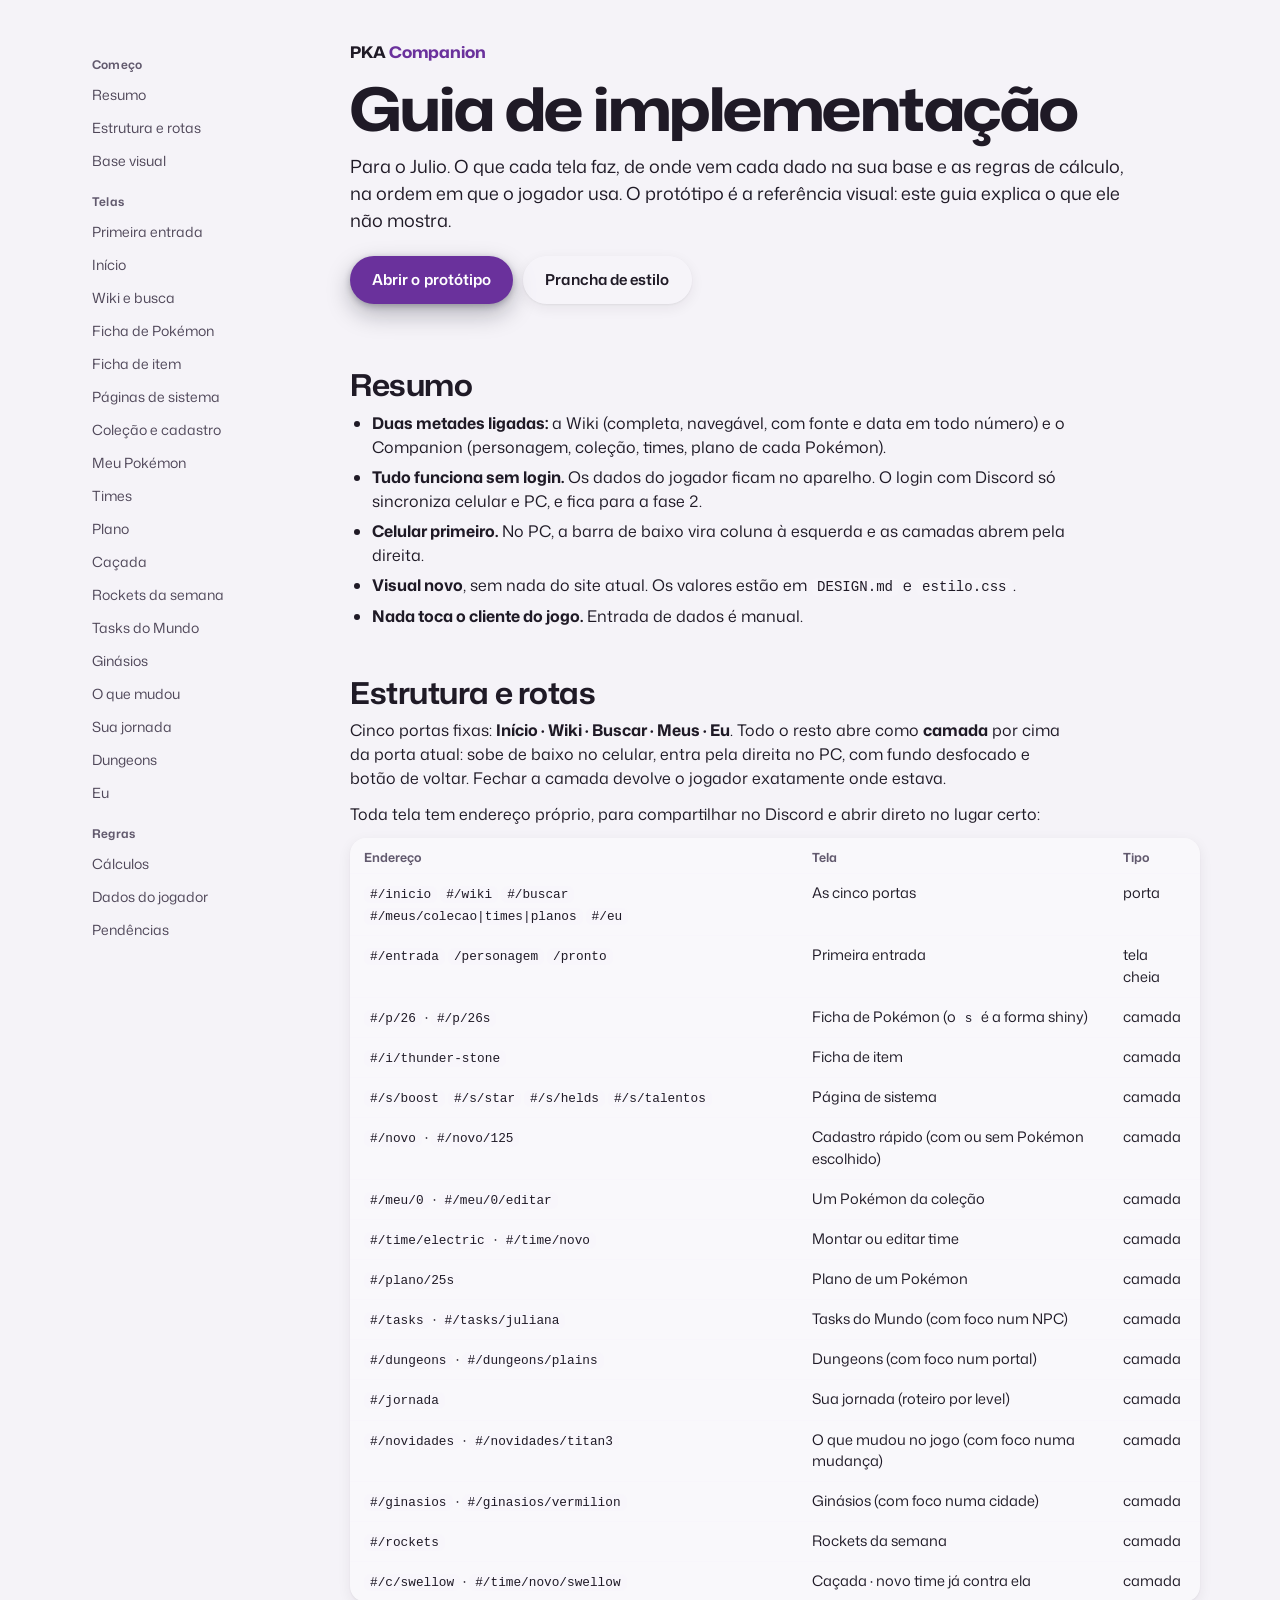
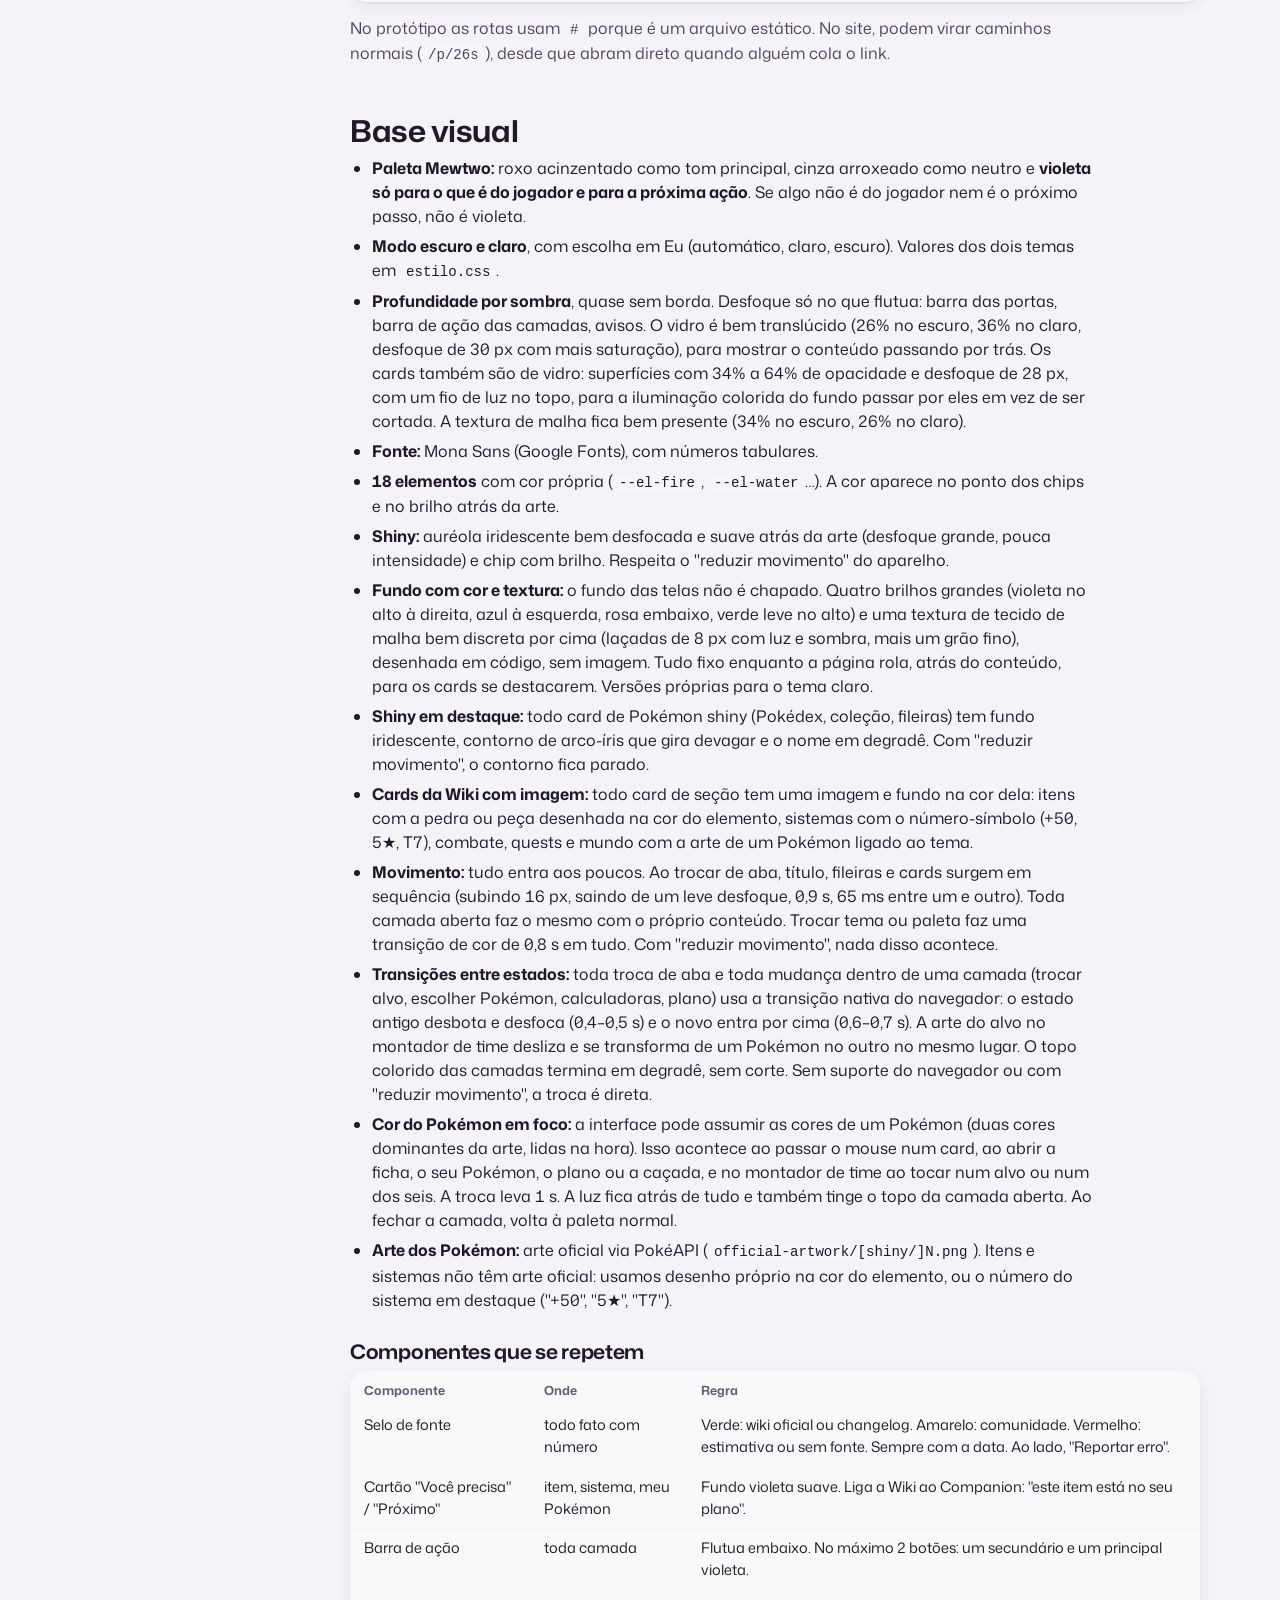
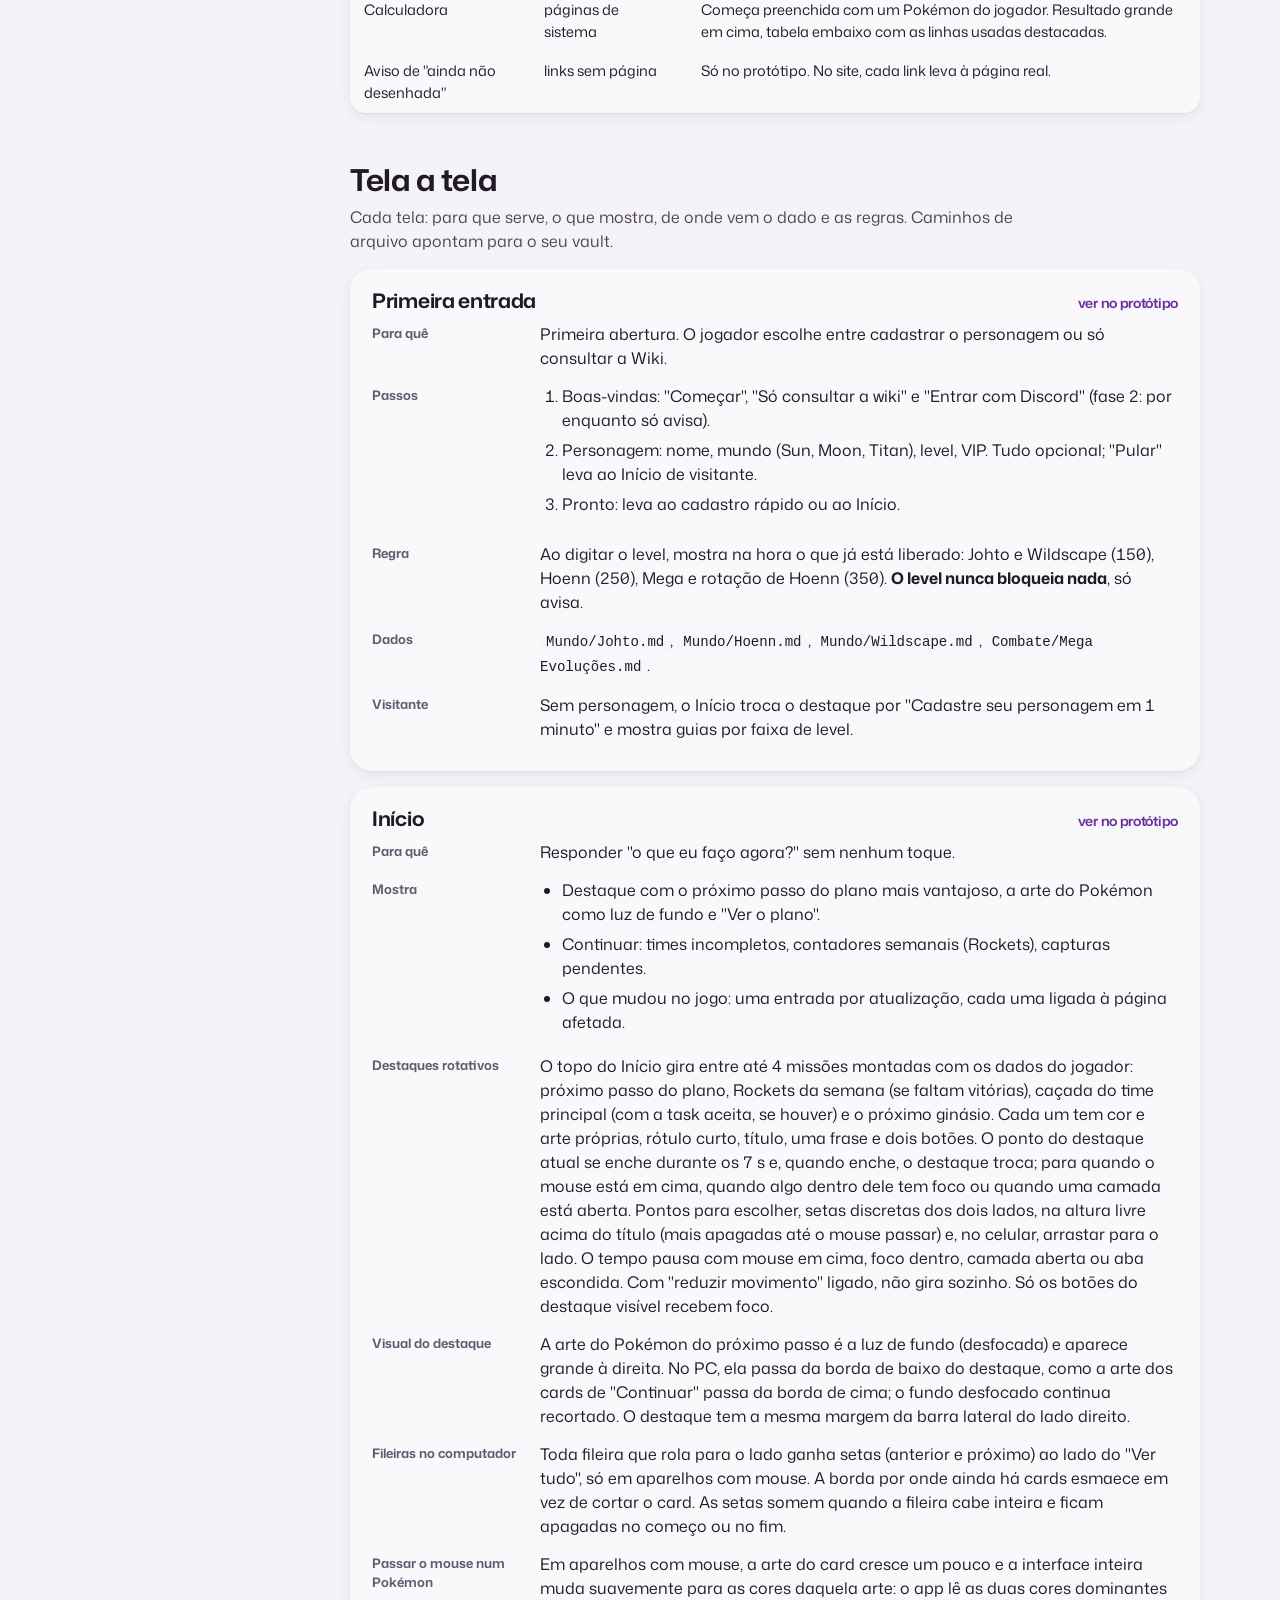
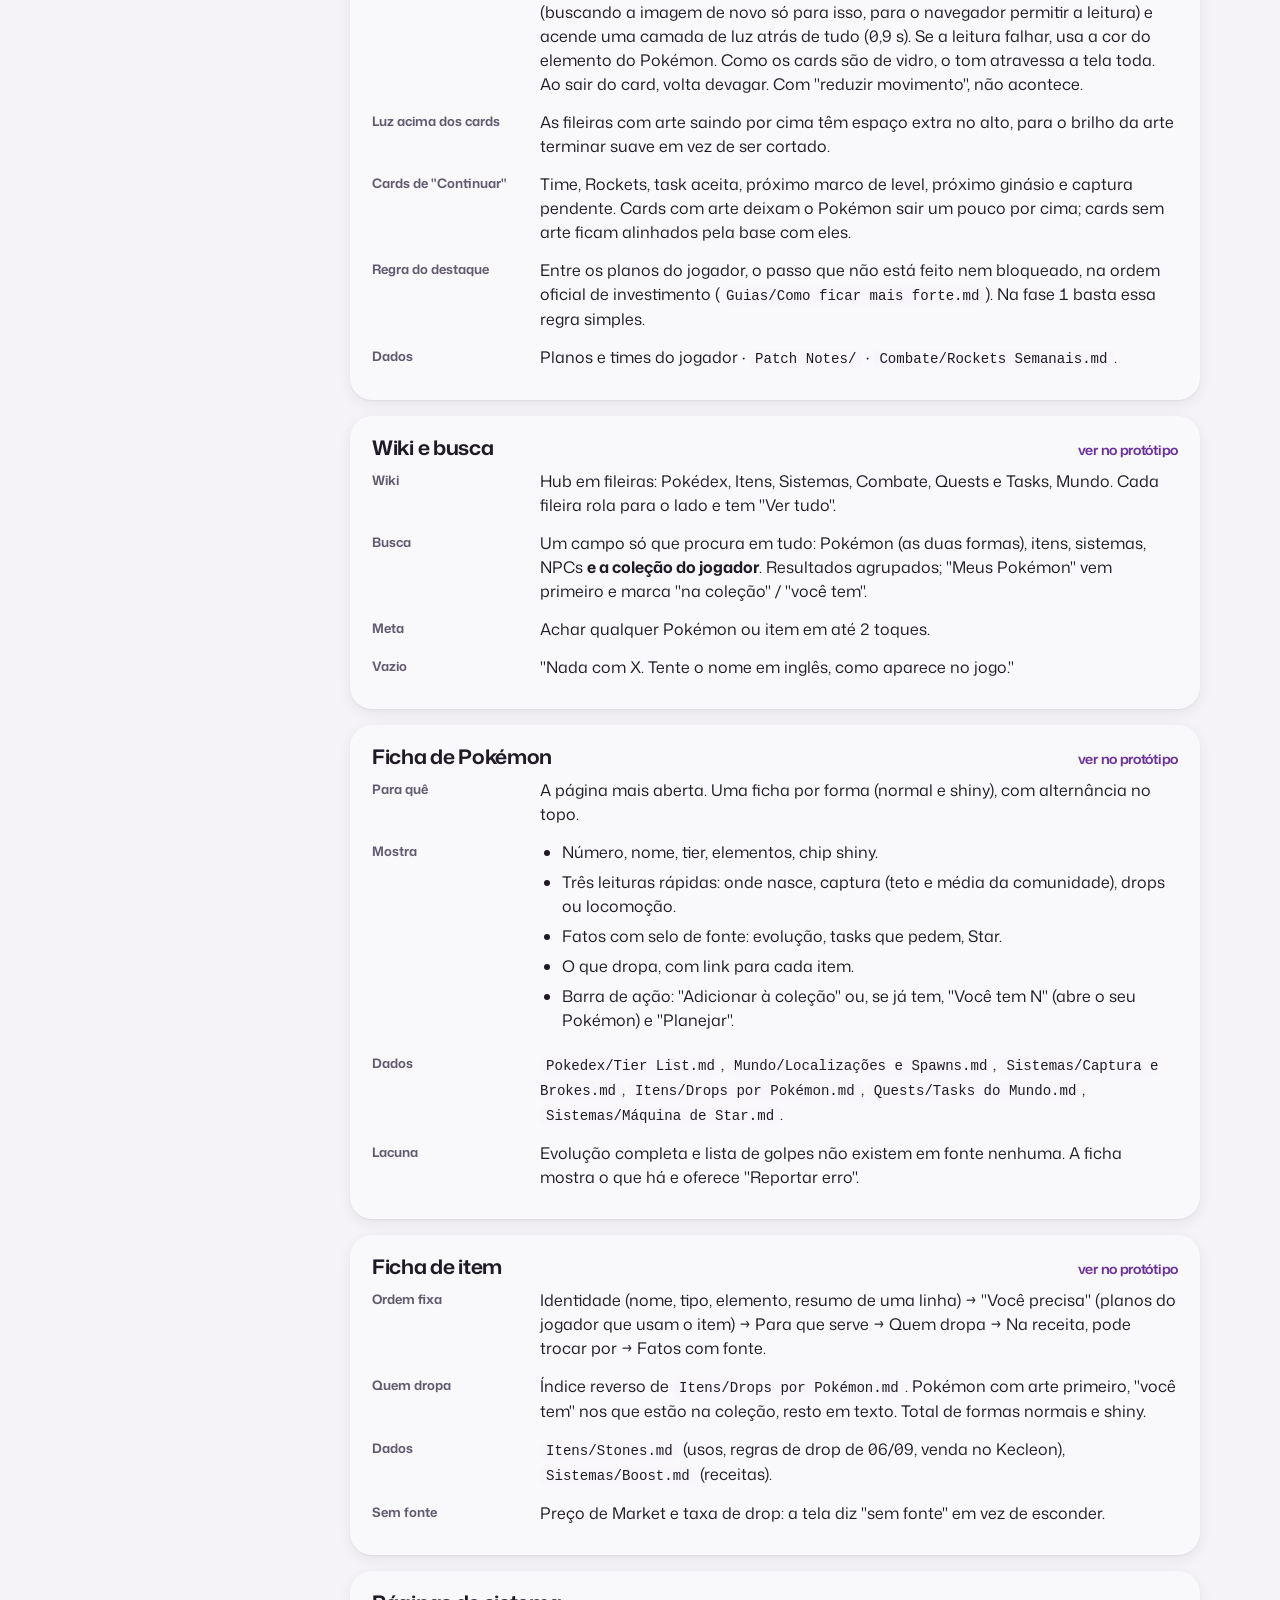
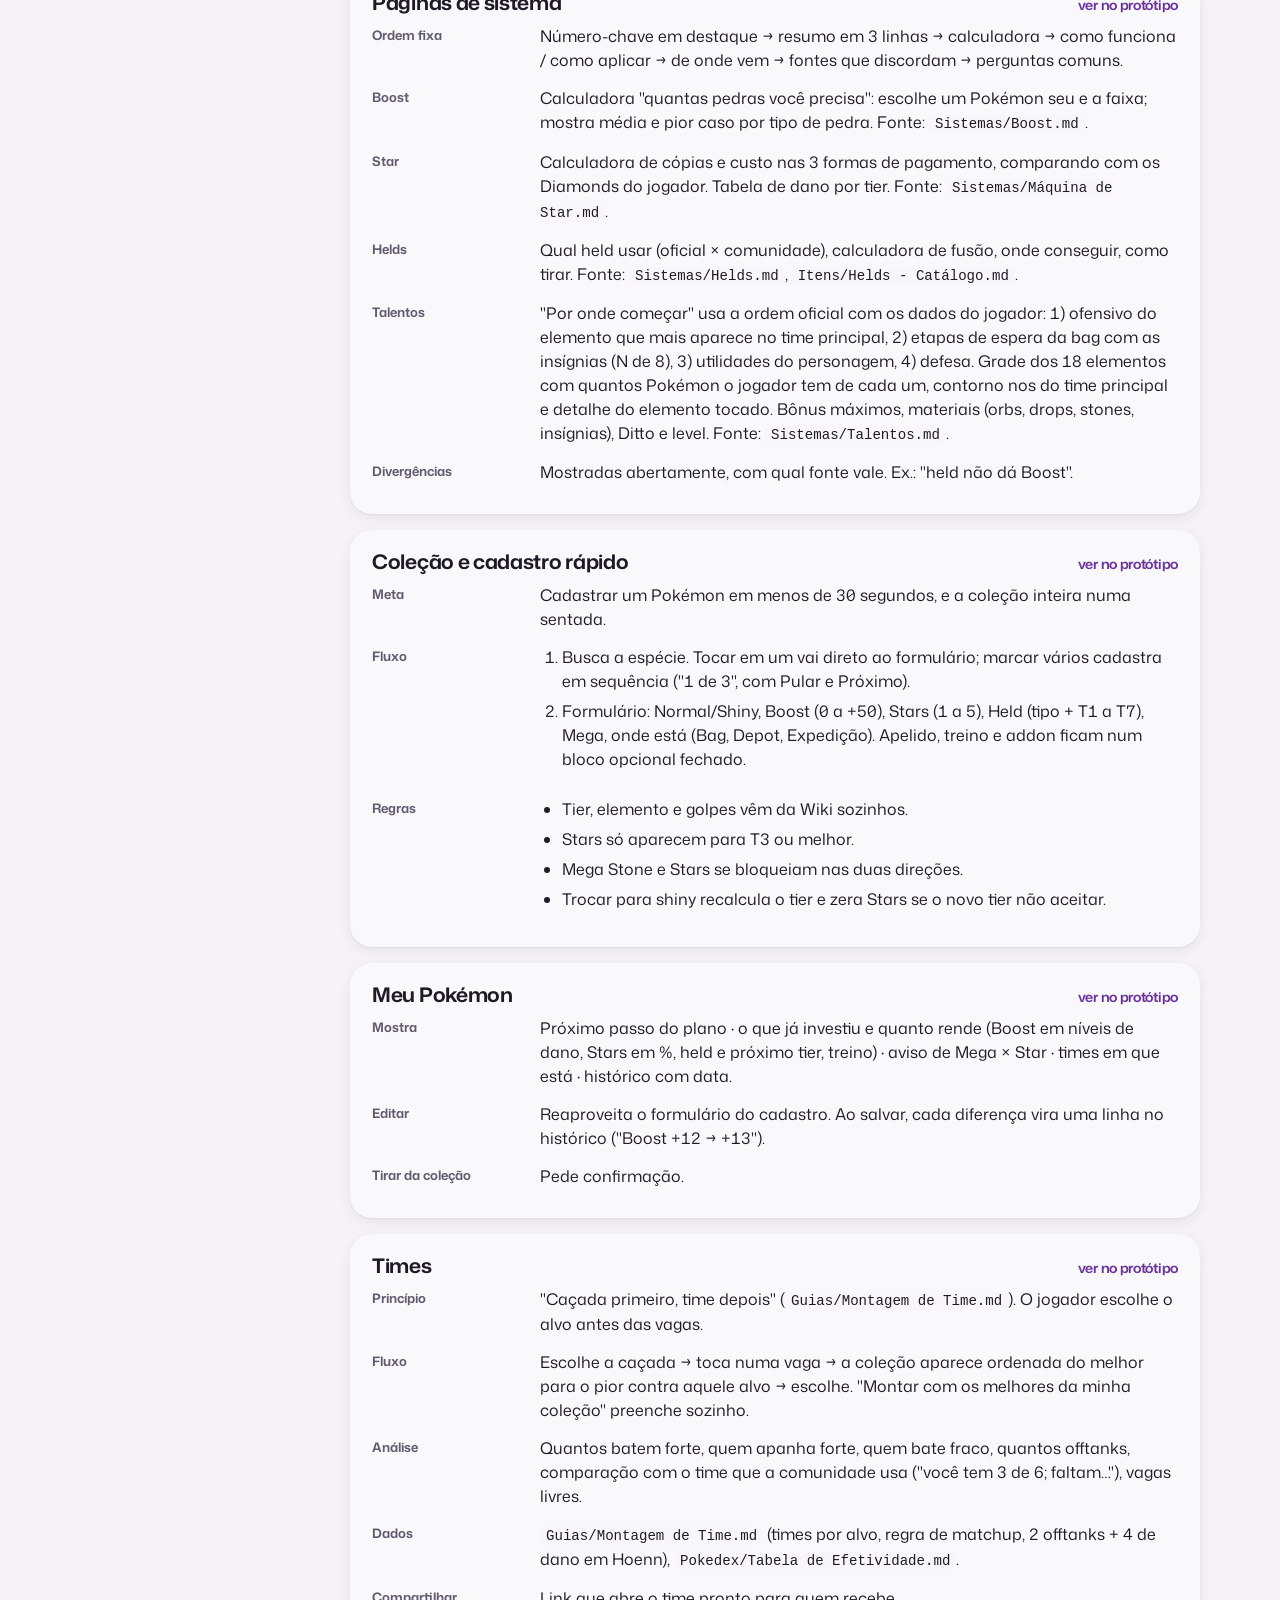
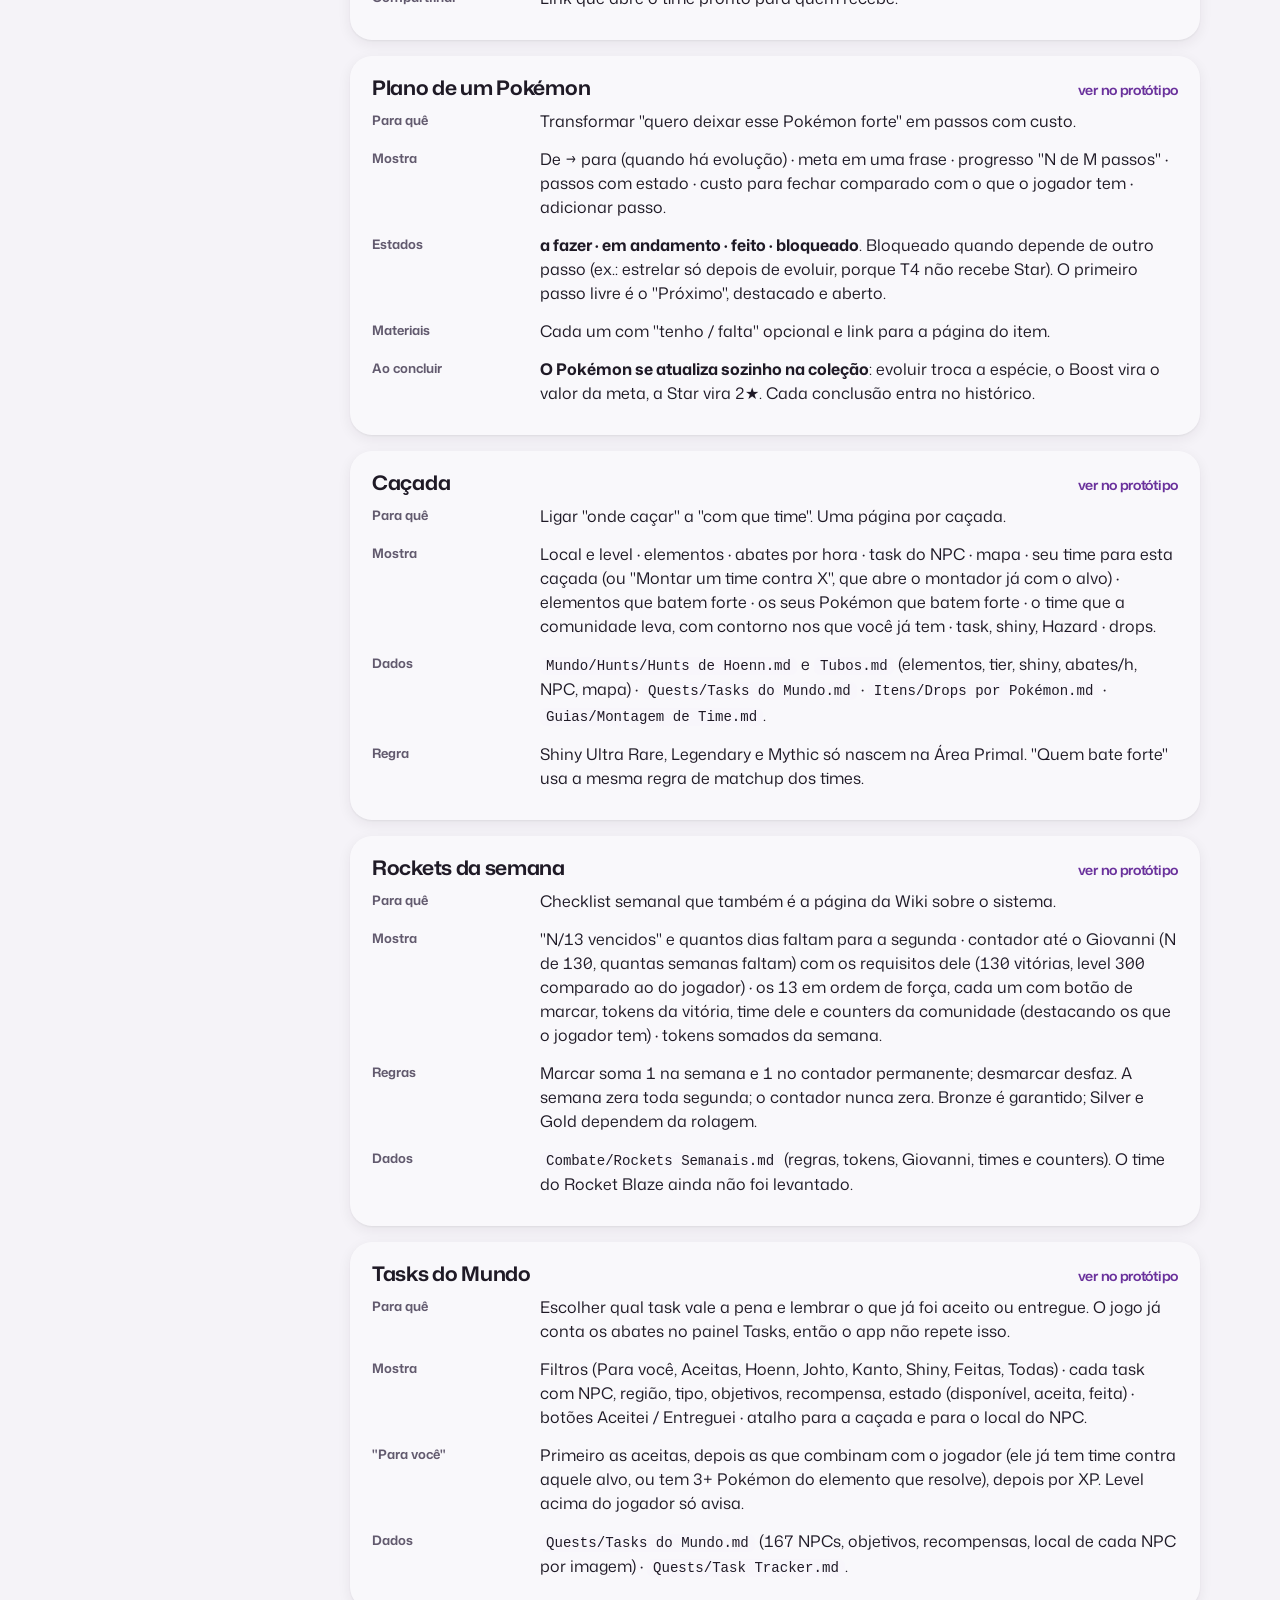
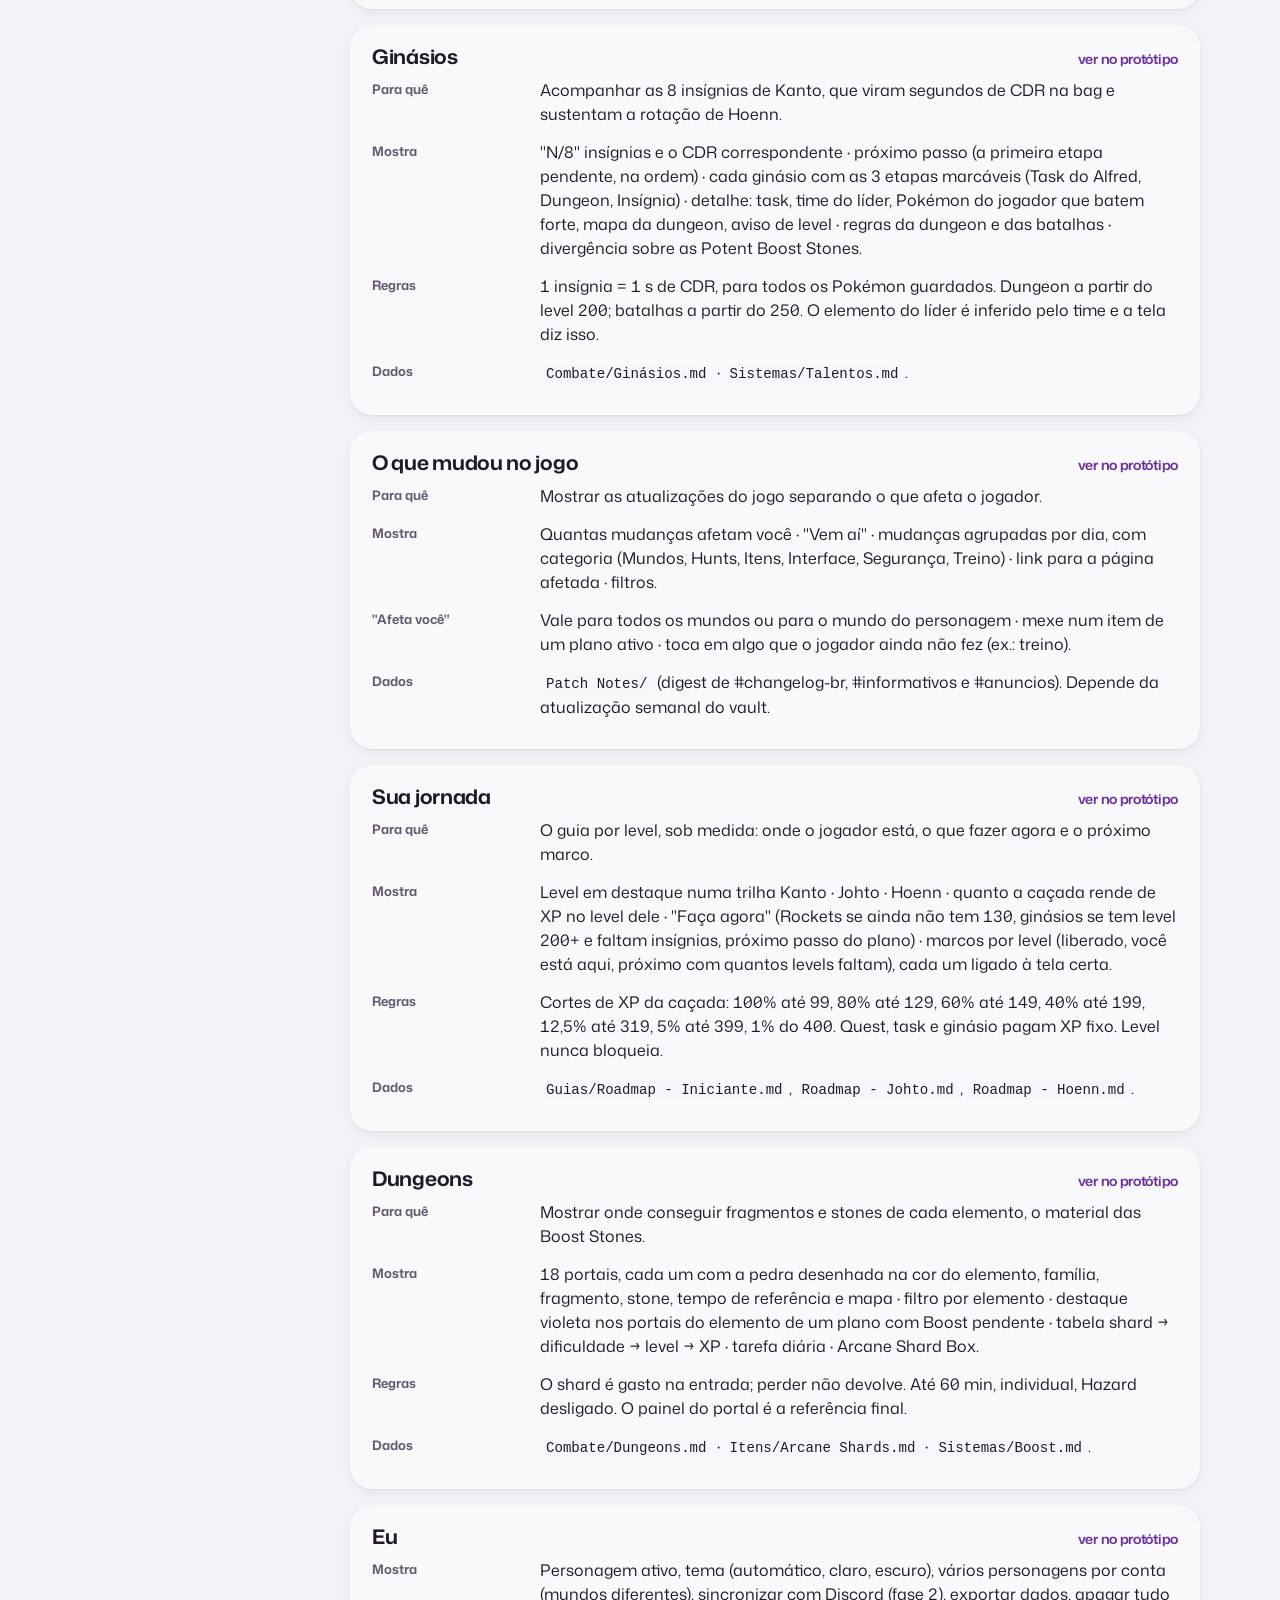
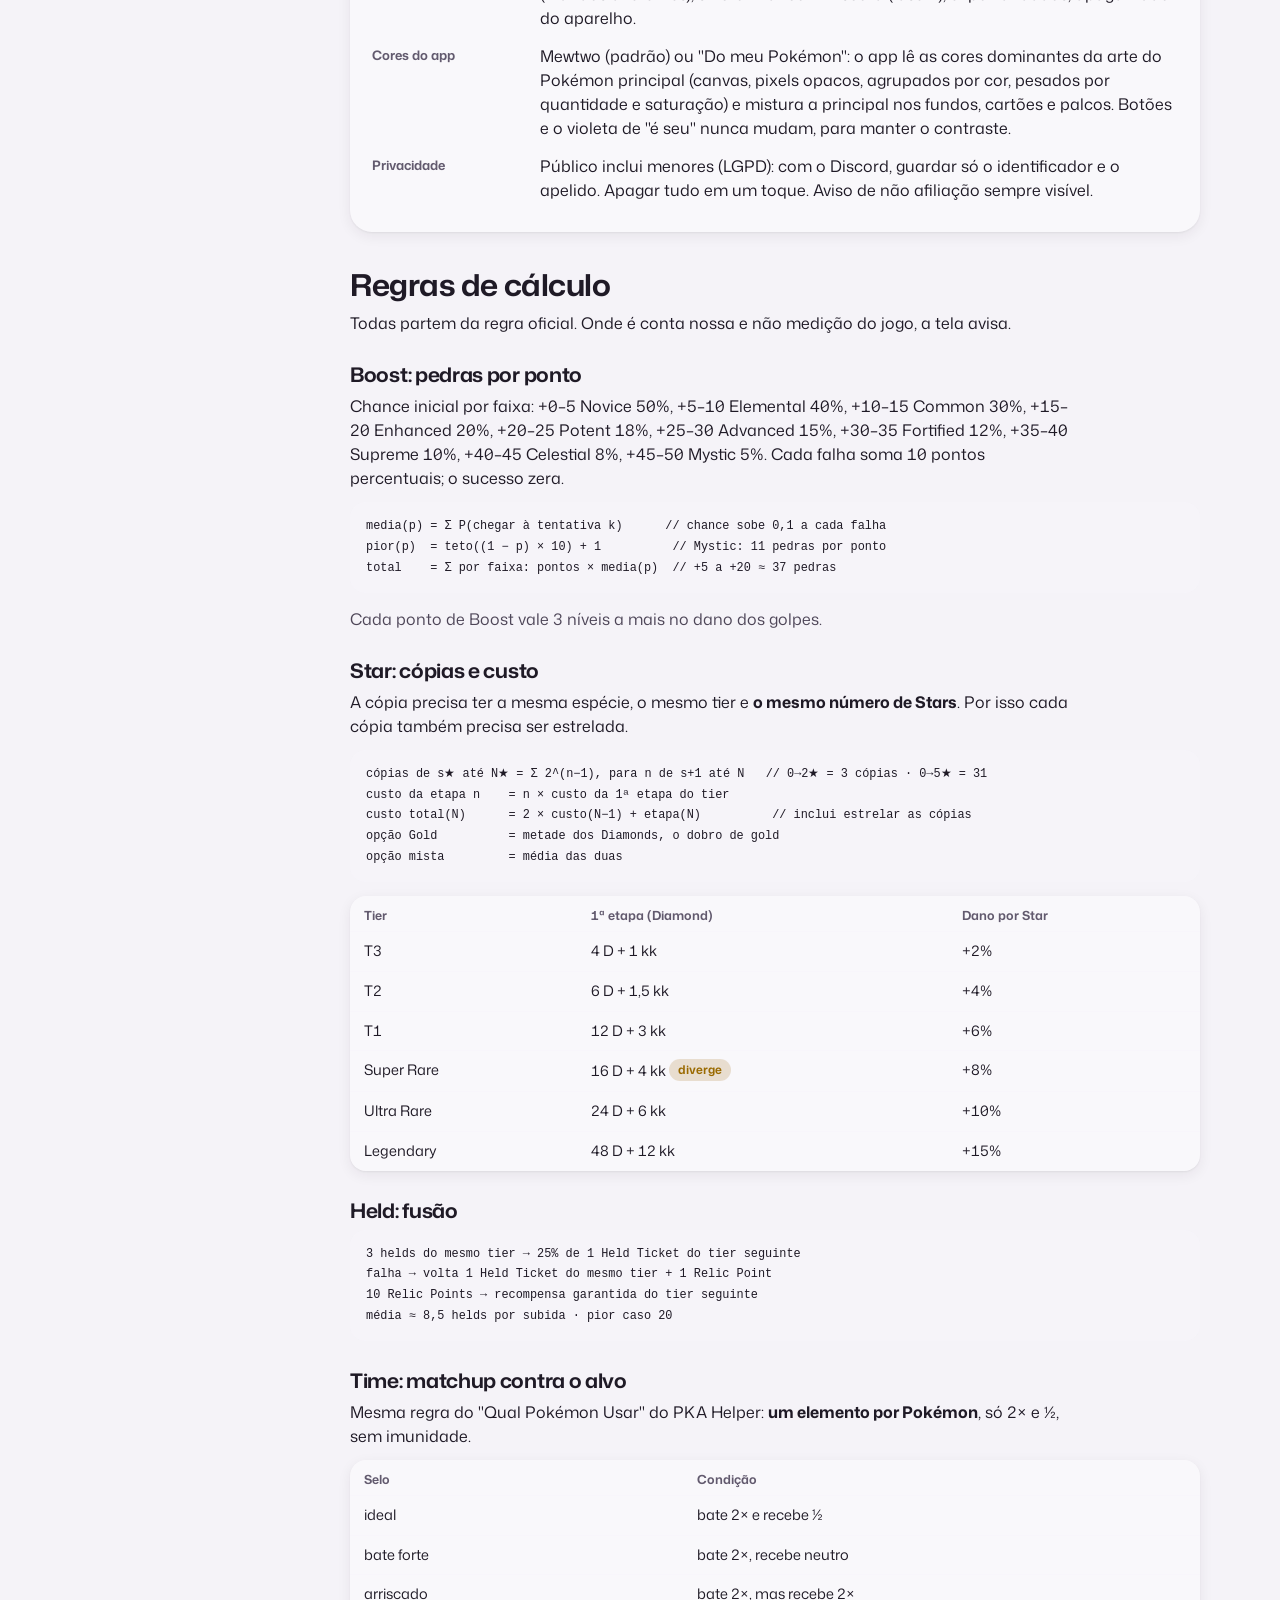
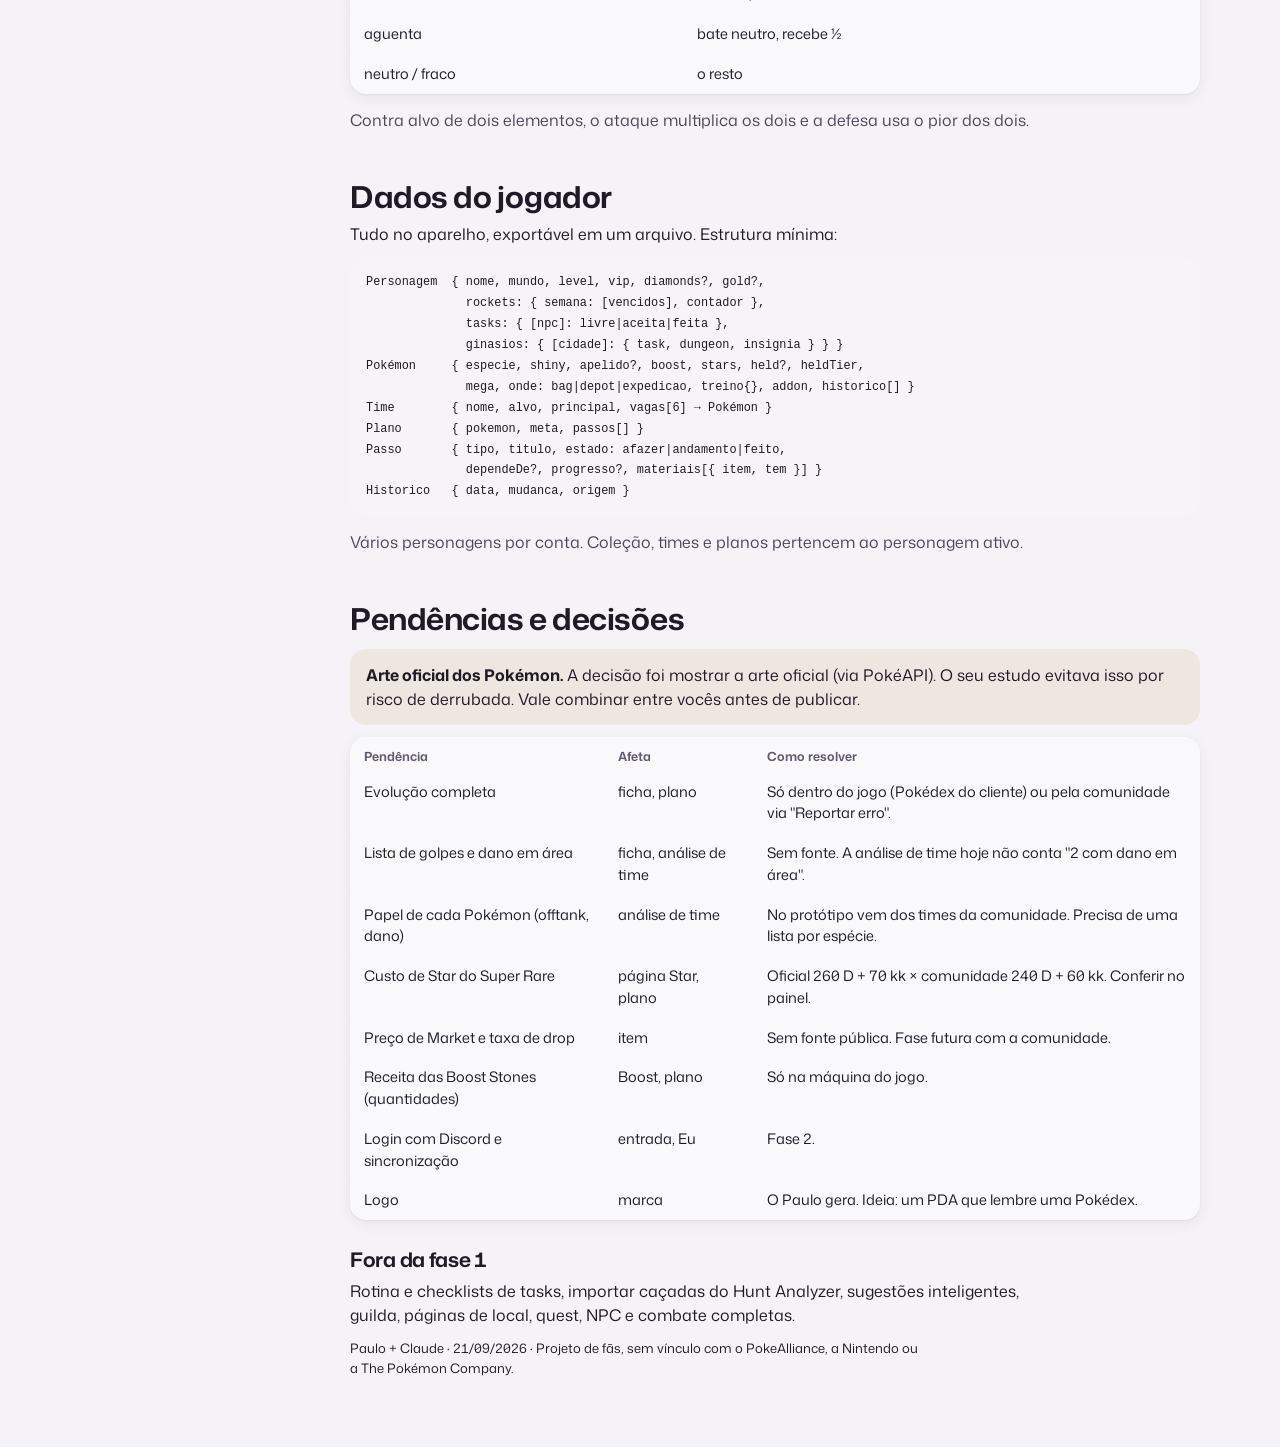
==== commit e835df25: "Elegant transitions, softer layer tops, team header" ====
--- a/guia.html
+++ b/guia.html
@@ -13,7 +13,7 @@
     aplica(); mq.addEventListener('change', aplica);
   })();
 </script>
-<link rel="stylesheet" href="estilo.css?v=1790014268">
+<link rel="stylesheet" href="estilo.css?v=1790014578">
 <style>
   body { padding: 0 16px; }
   .doc { max-width: 1120px; margin: 0 auto; display: grid; grid-template-columns: 1fr; gap: 40px; padding-block: 40px 96px; }
@@ -159,6 +159,7 @@
         <li><b>Shiny em destaque:</b> todo card de Pokémon shiny (Pokédex, coleção, fileiras) tem fundo iridescente, contorno de arco-íris que gira devagar e o nome em degradê. Com "reduzir movimento", o contorno fica parado.</li>
         <li><b>Cards da Wiki com imagem:</b> todo card de seção tem uma imagem e fundo na cor dela: itens com a pedra ou peça desenhada na cor do elemento, sistemas com o número-símbolo (+50, 5★, T7), combate, quests e mundo com a arte de um Pokémon ligado ao tema.</li>
         <li><b>Movimento:</b> tudo entra aos poucos. Ao trocar de aba, título, fileiras e cards surgem em sequência (subindo 16 px, saindo de um leve desfoque, 0,9 s, 65 ms entre um e outro). Toda camada aberta faz o mesmo com o próprio conteúdo. Trocar tema ou paleta faz uma transição de cor de 0,8 s em tudo. Com "reduzir movimento", nada disso acontece.</li>
+        <li><b>Transições entre estados:</b> toda troca de aba e toda mudança dentro de uma camada (trocar alvo, escolher Pokémon, calculadoras, plano) usa a transição nativa do navegador: o estado antigo desbota e desfoca (0,4–0,5 s) e o novo entra por cima (0,6–0,7 s). A arte do alvo no montador de time desliza e se transforma de um Pokémon no outro no mesmo lugar. O topo colorido das camadas termina em degradê, sem corte. Sem suporte do navegador ou com "reduzir movimento", a troca é direta.</li>
         <li><b>Cor do Pokémon em foco:</b> a interface pode assumir as cores de um Pokémon (duas cores dominantes da arte, lidas na hora). Isso acontece ao passar o mouse num card, ao abrir a ficha, o seu Pokémon, o plano ou a caçada, e no montador de time ao tocar num alvo ou num dos seis. A troca leva 1 s. A luz fica atrás de tudo e também tinge o topo da camada aberta. Ao fechar a camada, volta à paleta normal.</li>
         <li><b>Arte dos Pokémon:</b> arte oficial via PokéAPI (<code>official-artwork/[shiny/]N.png</code>). Itens e sistemas não têm arte oficial: usamos desenho próprio na cor do elemento, ou o número do sistema em destaque ("+50", "5★", "T7").</li>
       </ul>
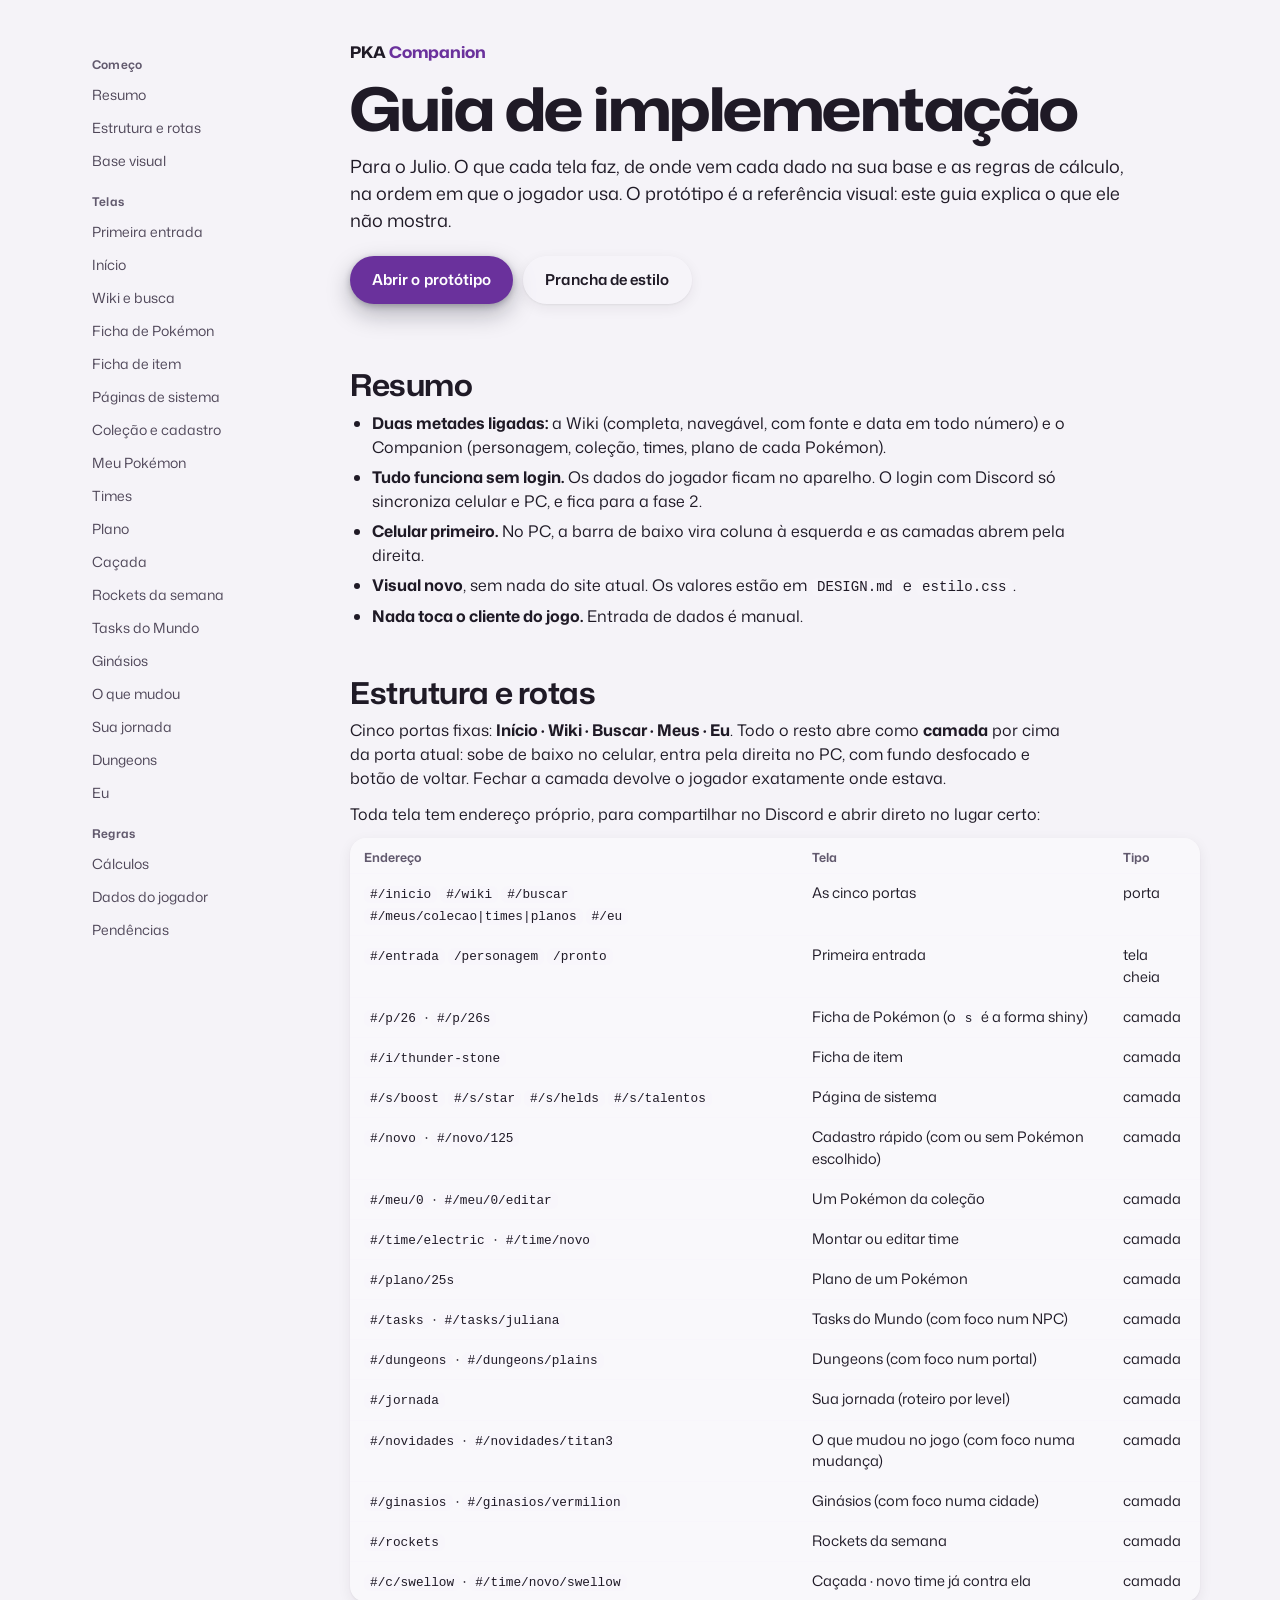
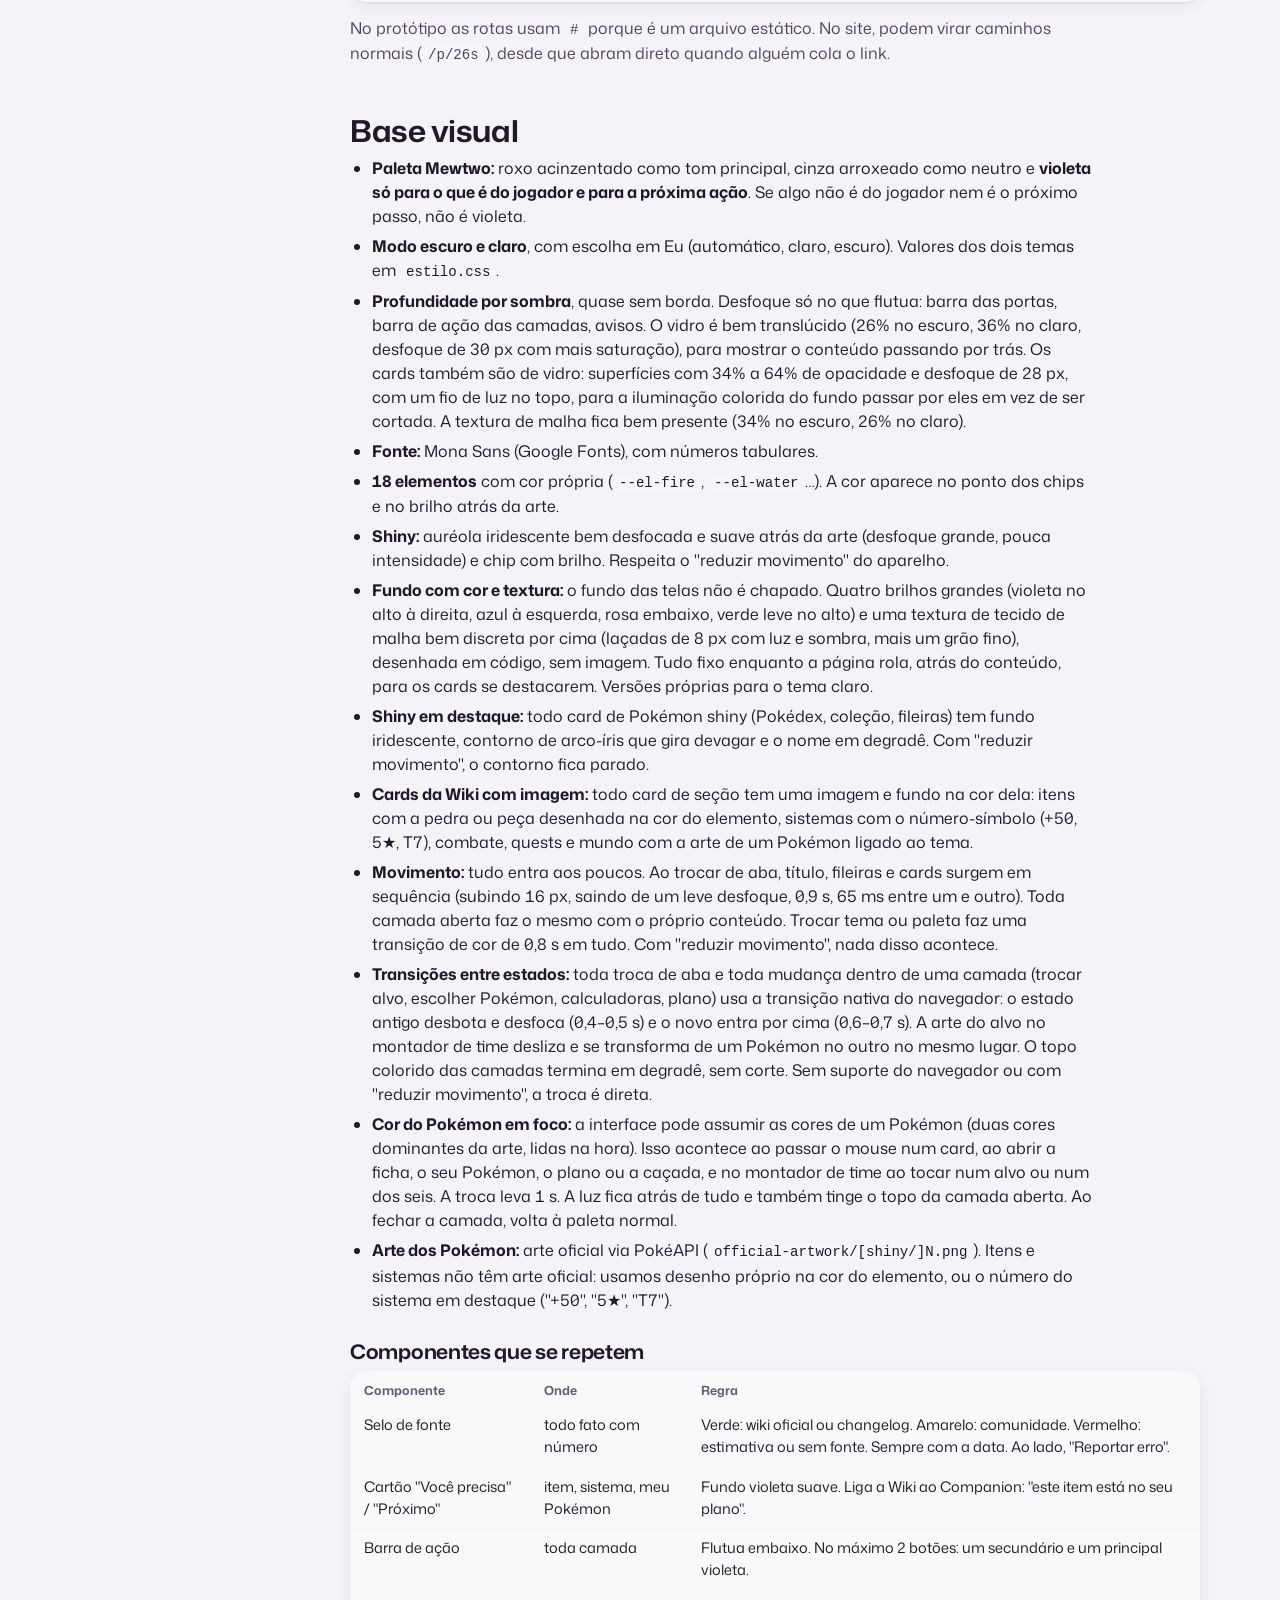
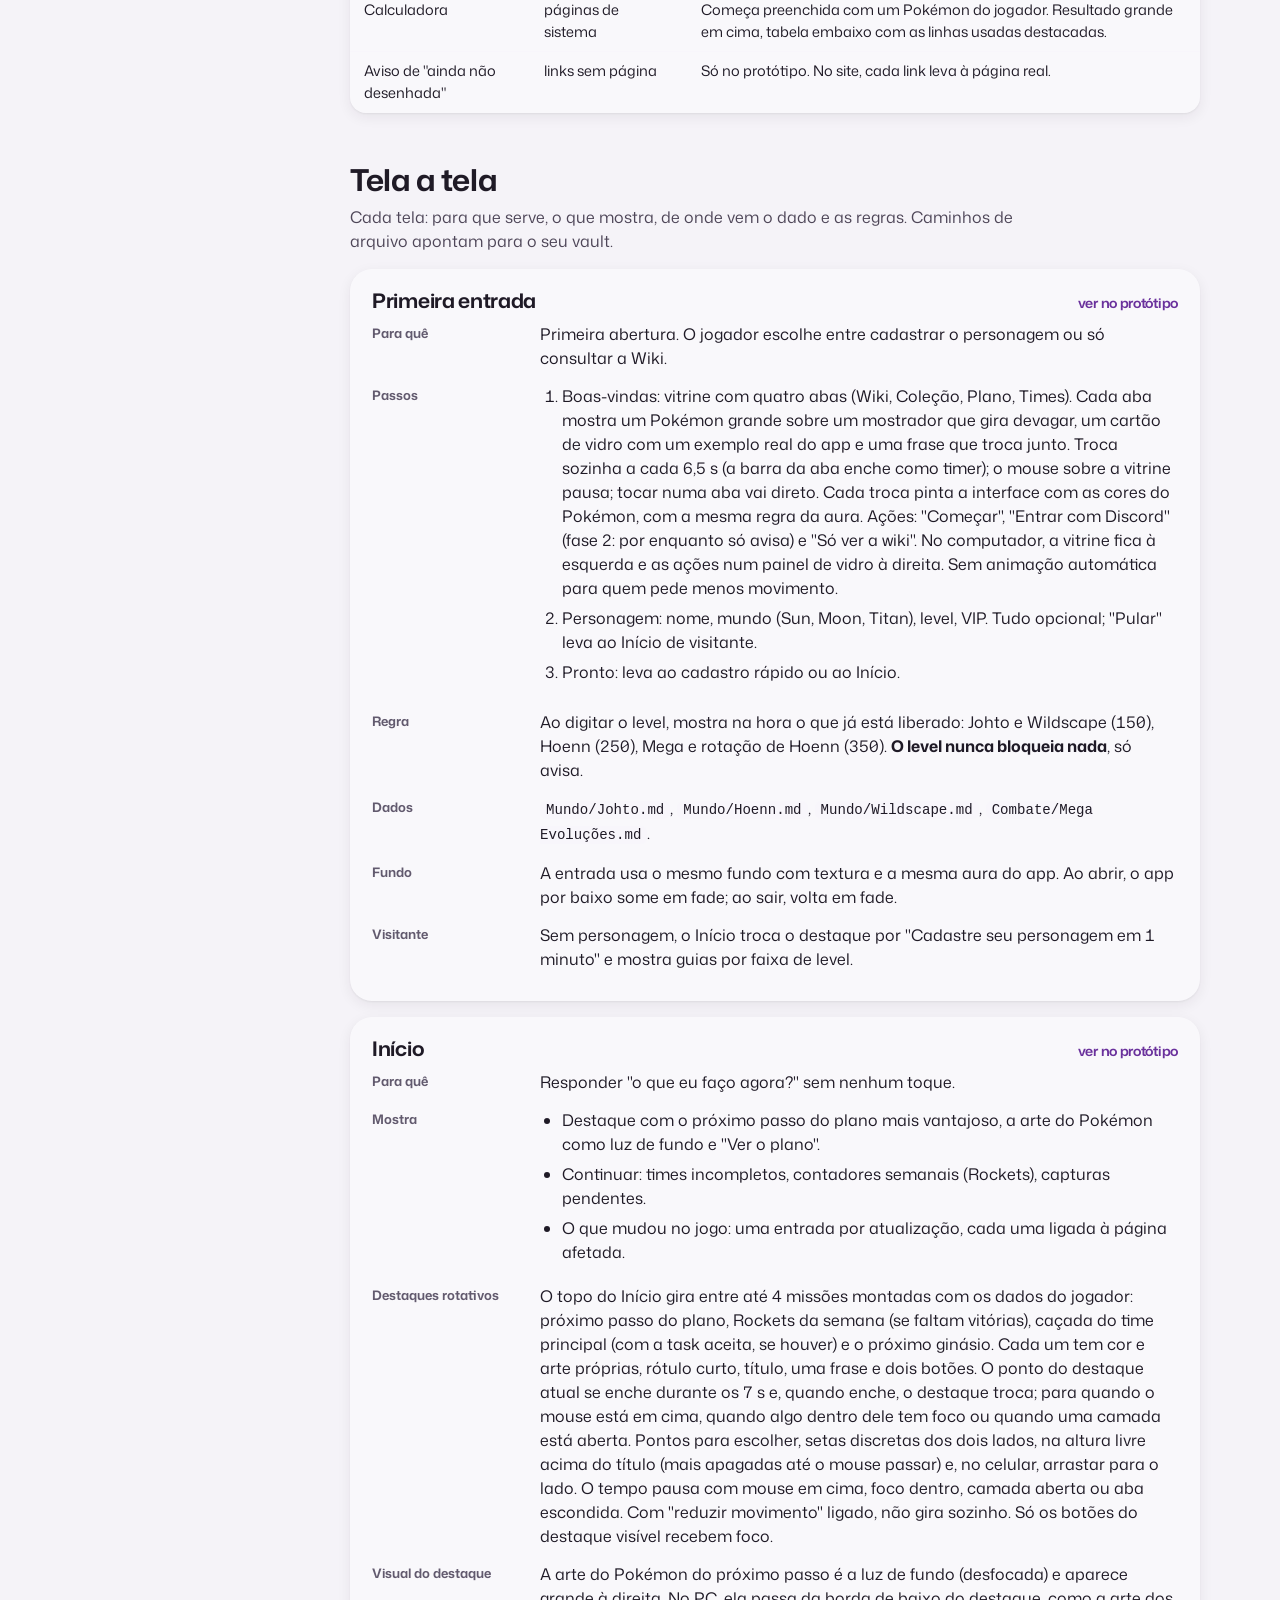
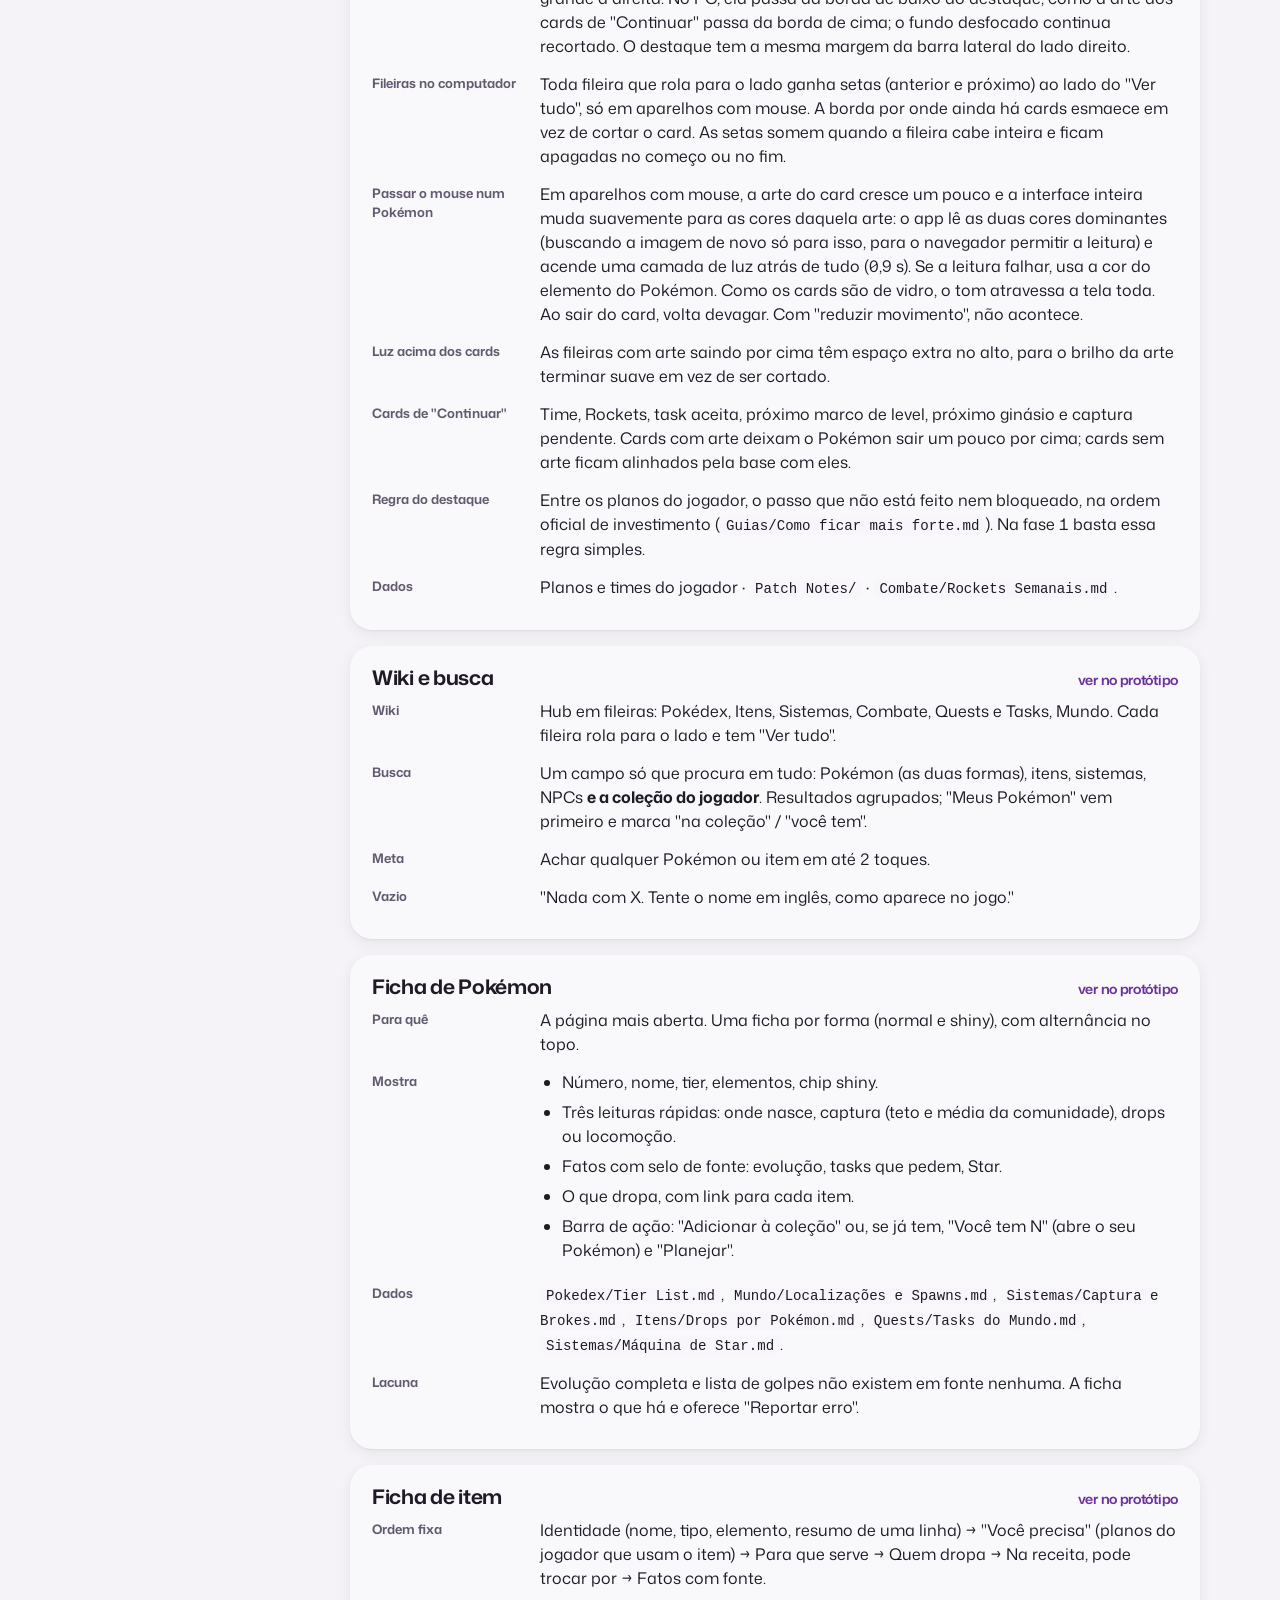
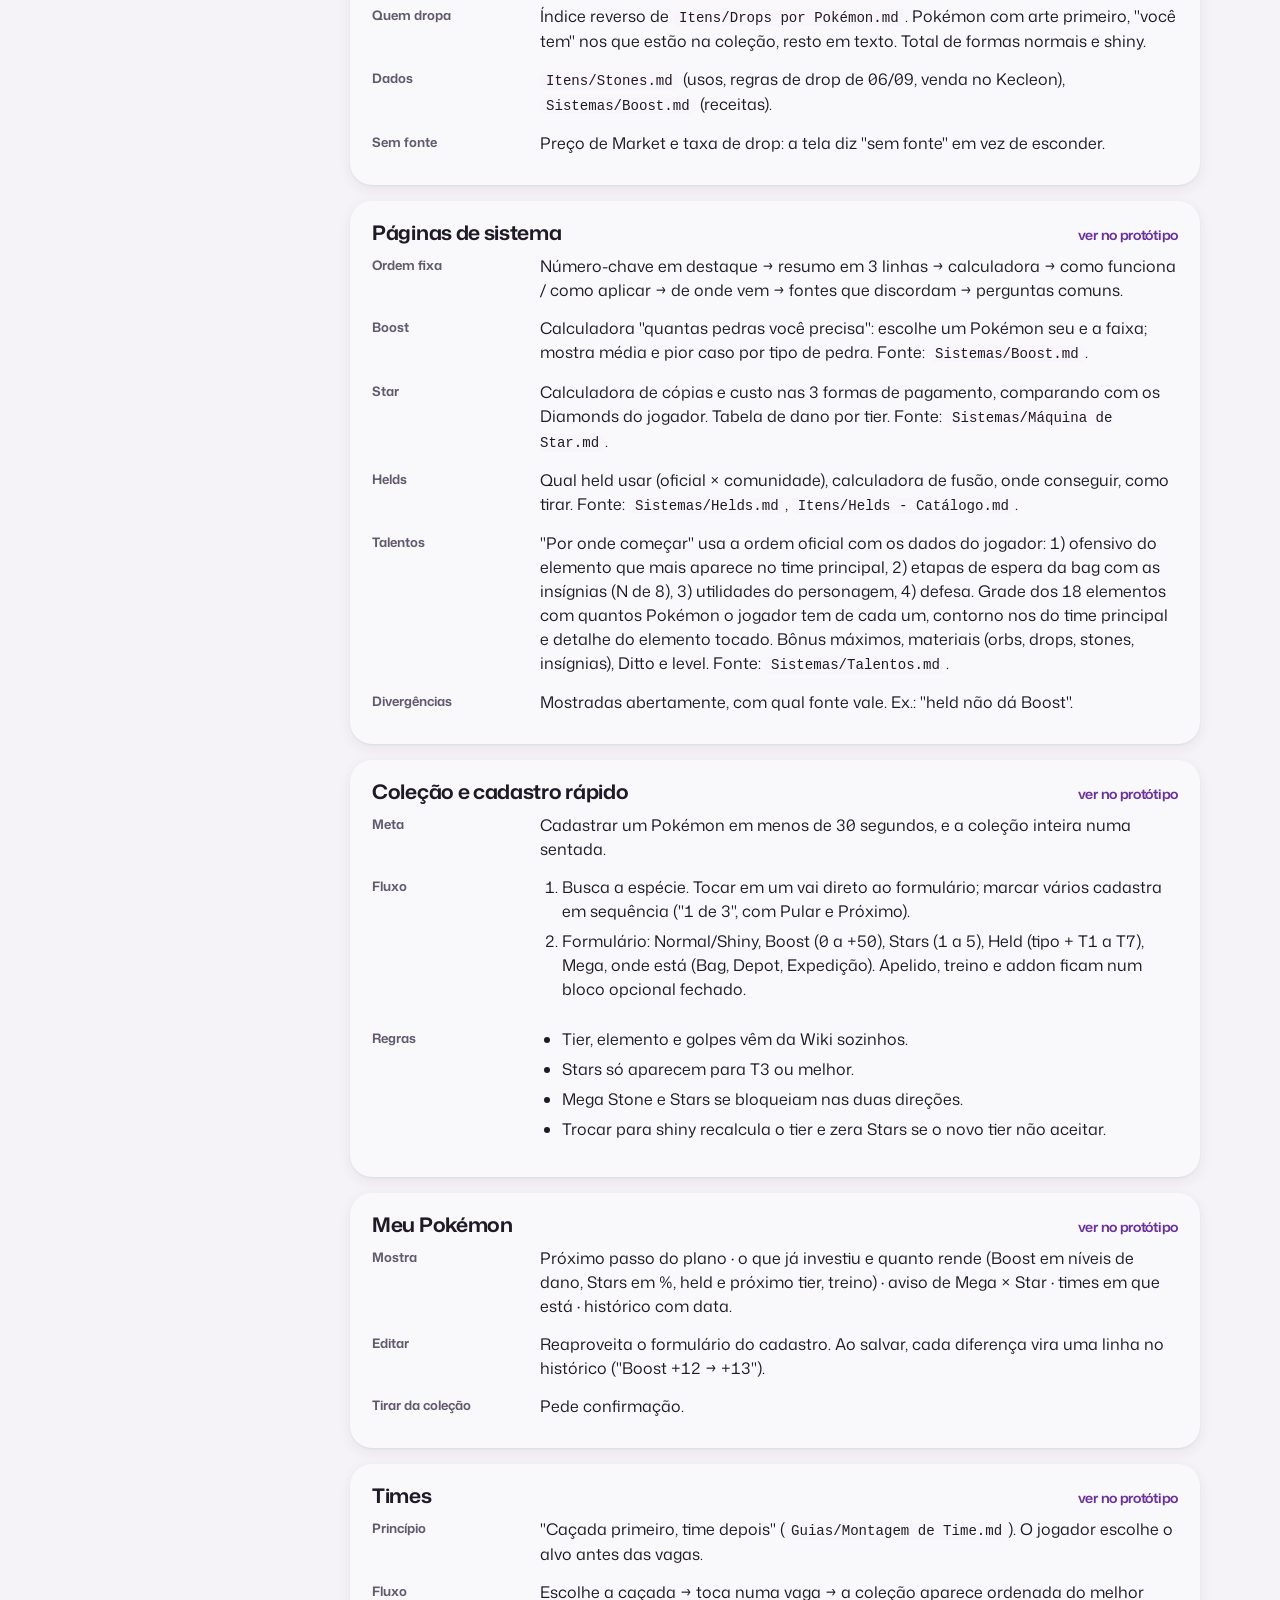
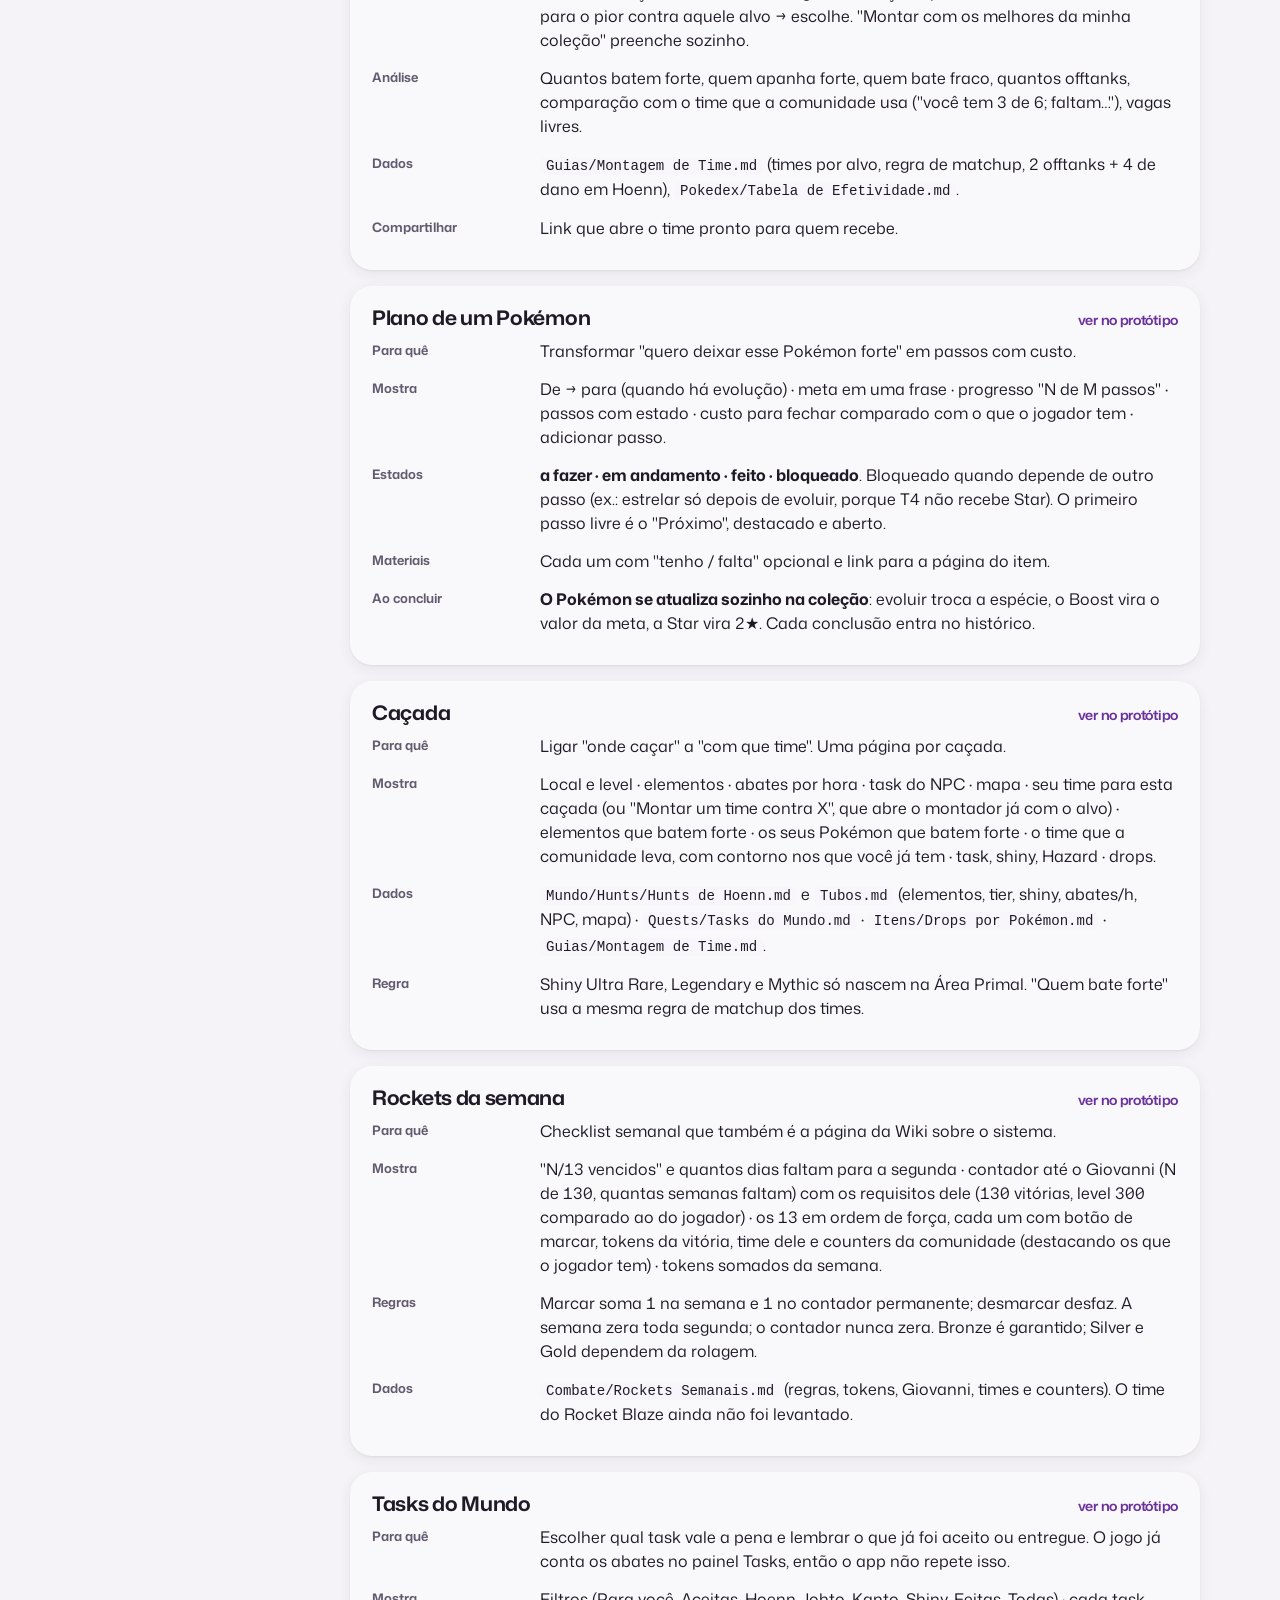
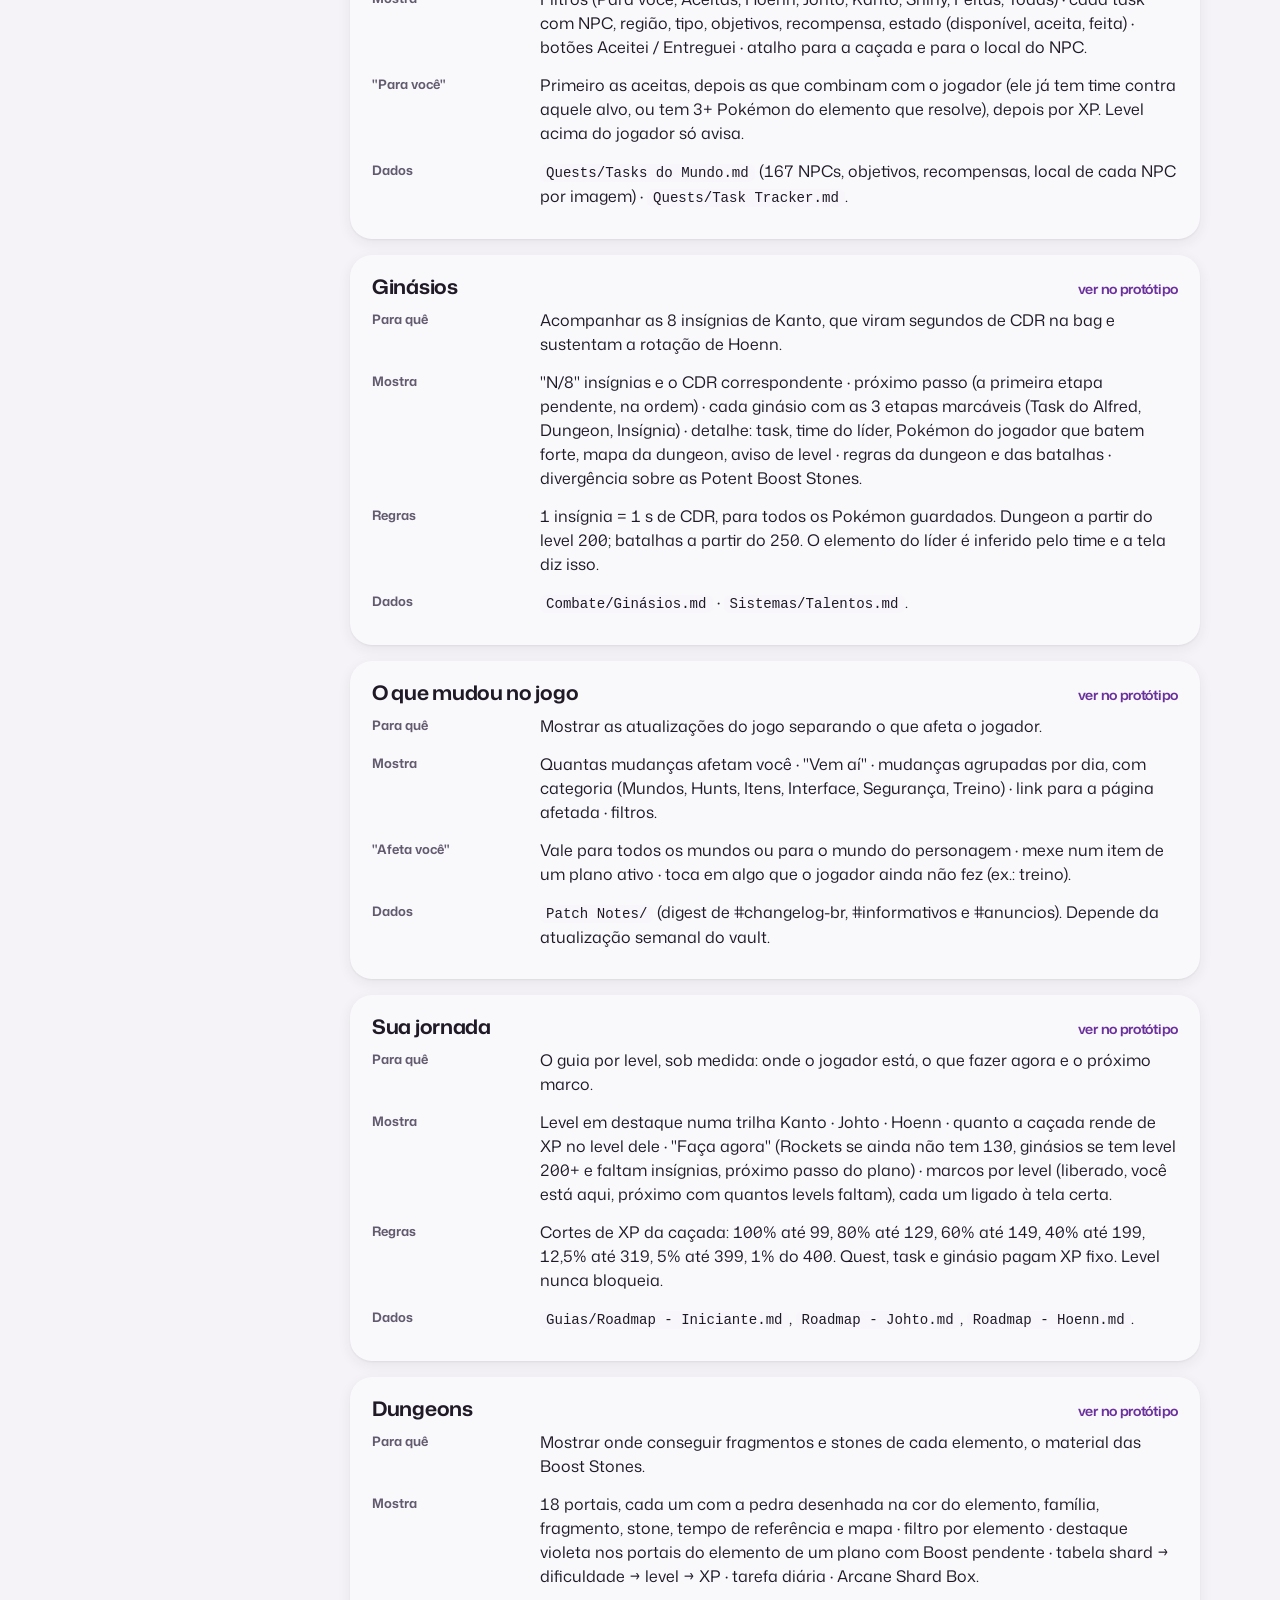
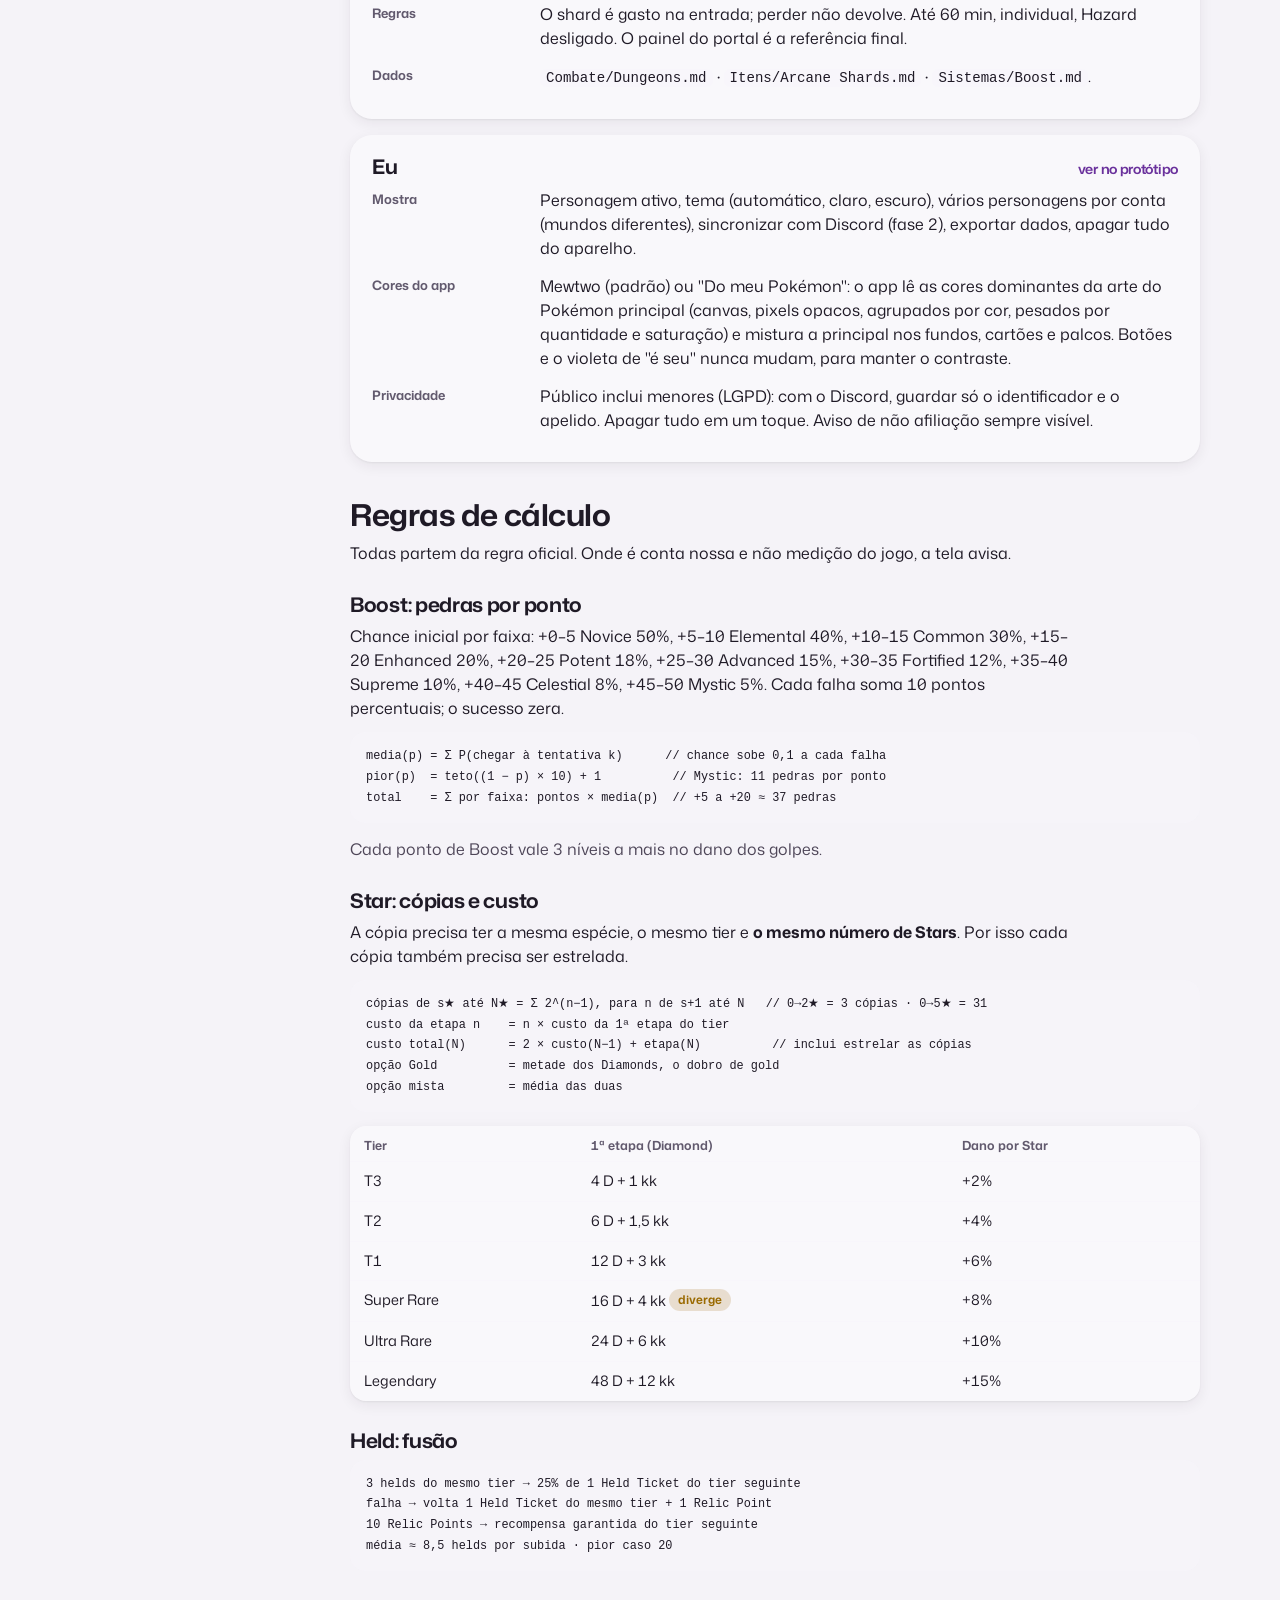
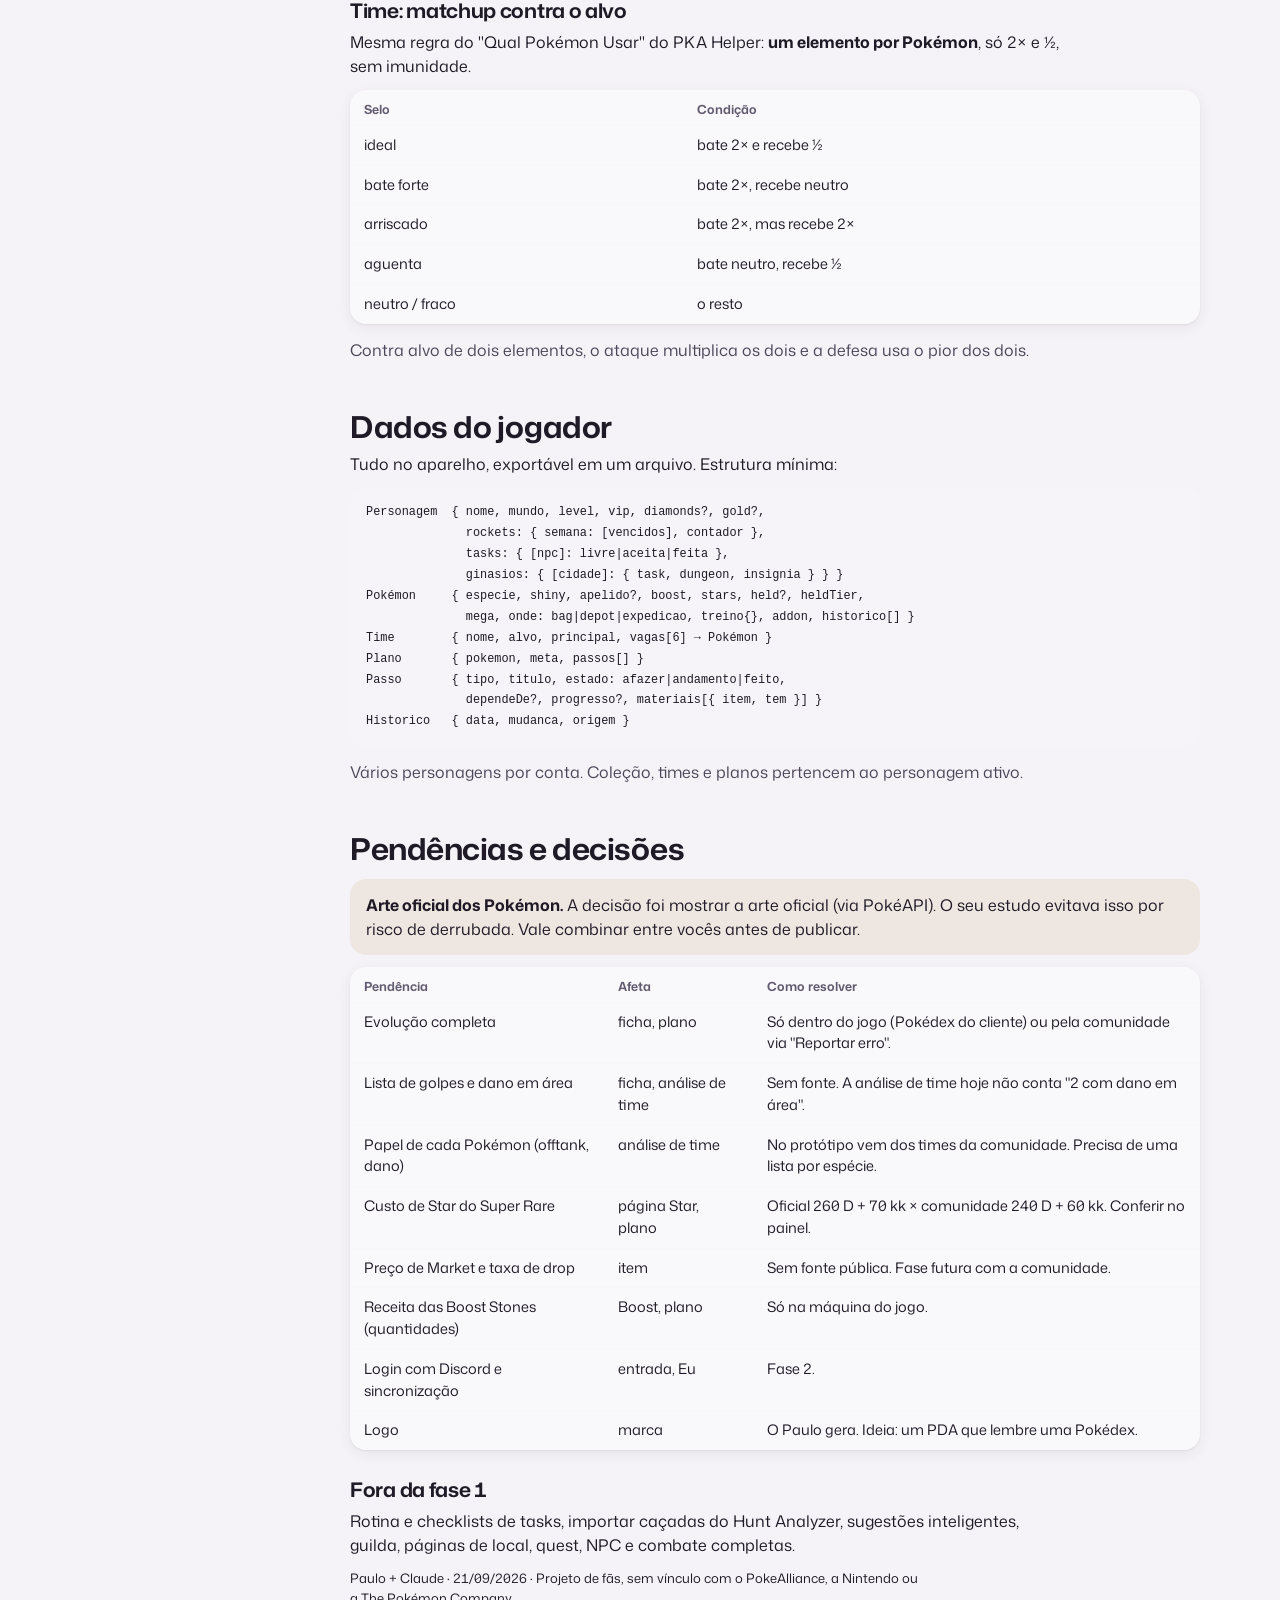
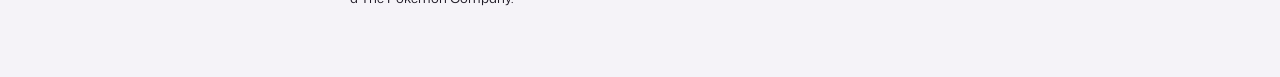
==== commit 290e22b4: "Redesign welcome screen" ====
--- a/guia.html
+++ b/guia.html
@@ -13,7 +13,7 @@
     aplica(); mq.addEventListener('change', aplica);
   })();
 </script>
-<link rel="stylesheet" href="estilo.css?v=1790014578">
+<link rel="stylesheet" href="estilo.css?v=1790015362">
 <style>
   body { padding: 0 16px; }
   .doc { max-width: 1120px; margin: 0 auto; display: grid; grid-template-columns: 1fr; gap: 40px; padding-block: 40px 96px; }
@@ -184,9 +184,10 @@
         <h3 class="titulo">Primeira entrada <a href="index.html#/entrada">ver no protótipo</a></h3>
         <dl>
           <dt>Para quê</dt><dd>Primeira abertura. O jogador escolhe entre cadastrar o personagem ou só consultar a Wiki.</dd>
-          <dt>Passos</dt><dd><ol><li>Boas-vindas: "Começar", "Só consultar a wiki" e "Entrar com Discord" (fase 2: por enquanto só avisa).</li><li>Personagem: nome, mundo (Sun, Moon, Titan), level, VIP. Tudo opcional; "Pular" leva ao Início de visitante.</li><li>Pronto: leva ao cadastro rápido ou ao Início.</li></ol></dd>
+          <dt>Passos</dt><dd><ol><li>Boas-vindas: vitrine com quatro abas (Wiki, Coleção, Plano, Times). Cada aba mostra um Pokémon grande sobre um mostrador que gira devagar, um cartão de vidro com um exemplo real do app e uma frase que troca junto. Troca sozinha a cada 6,5 s (a barra da aba enche como timer); o mouse sobre a vitrine pausa; tocar numa aba vai direto. Cada troca pinta a interface com as cores do Pokémon, com a mesma regra da aura. Ações: "Começar", "Entrar com Discord" (fase 2: por enquanto só avisa) e "Só ver a wiki". No computador, a vitrine fica à esquerda e as ações num painel de vidro à direita. Sem animação automática para quem pede menos movimento.</li><li>Personagem: nome, mundo (Sun, Moon, Titan), level, VIP. Tudo opcional; "Pular" leva ao Início de visitante.</li><li>Pronto: leva ao cadastro rápido ou ao Início.</li></ol></dd>
           <dt>Regra</dt><dd>Ao digitar o level, mostra na hora o que já está liberado: Johto e Wildscape (150), Hoenn (250), Mega e rotação de Hoenn (350). <b>O level nunca bloqueia nada</b>, só avisa.</dd>
           <dt>Dados</dt><dd><code>Mundo/Johto.md</code>, <code>Mundo/Hoenn.md</code>, <code>Mundo/Wildscape.md</code>, <code>Combate/Mega Evoluções.md</code>.</dd>
+          <dt>Fundo</dt><dd>A entrada usa o mesmo fundo com textura e a mesma aura do app. Ao abrir, o app por baixo some em fade; ao sair, volta em fade.</dd>
           <dt>Visitante</dt><dd>Sem personagem, o Início troca o destaque por "Cadastre seu personagem em 1 minuto" e mostra guias por faixa de level.</dd>
         </dl>
       </div>
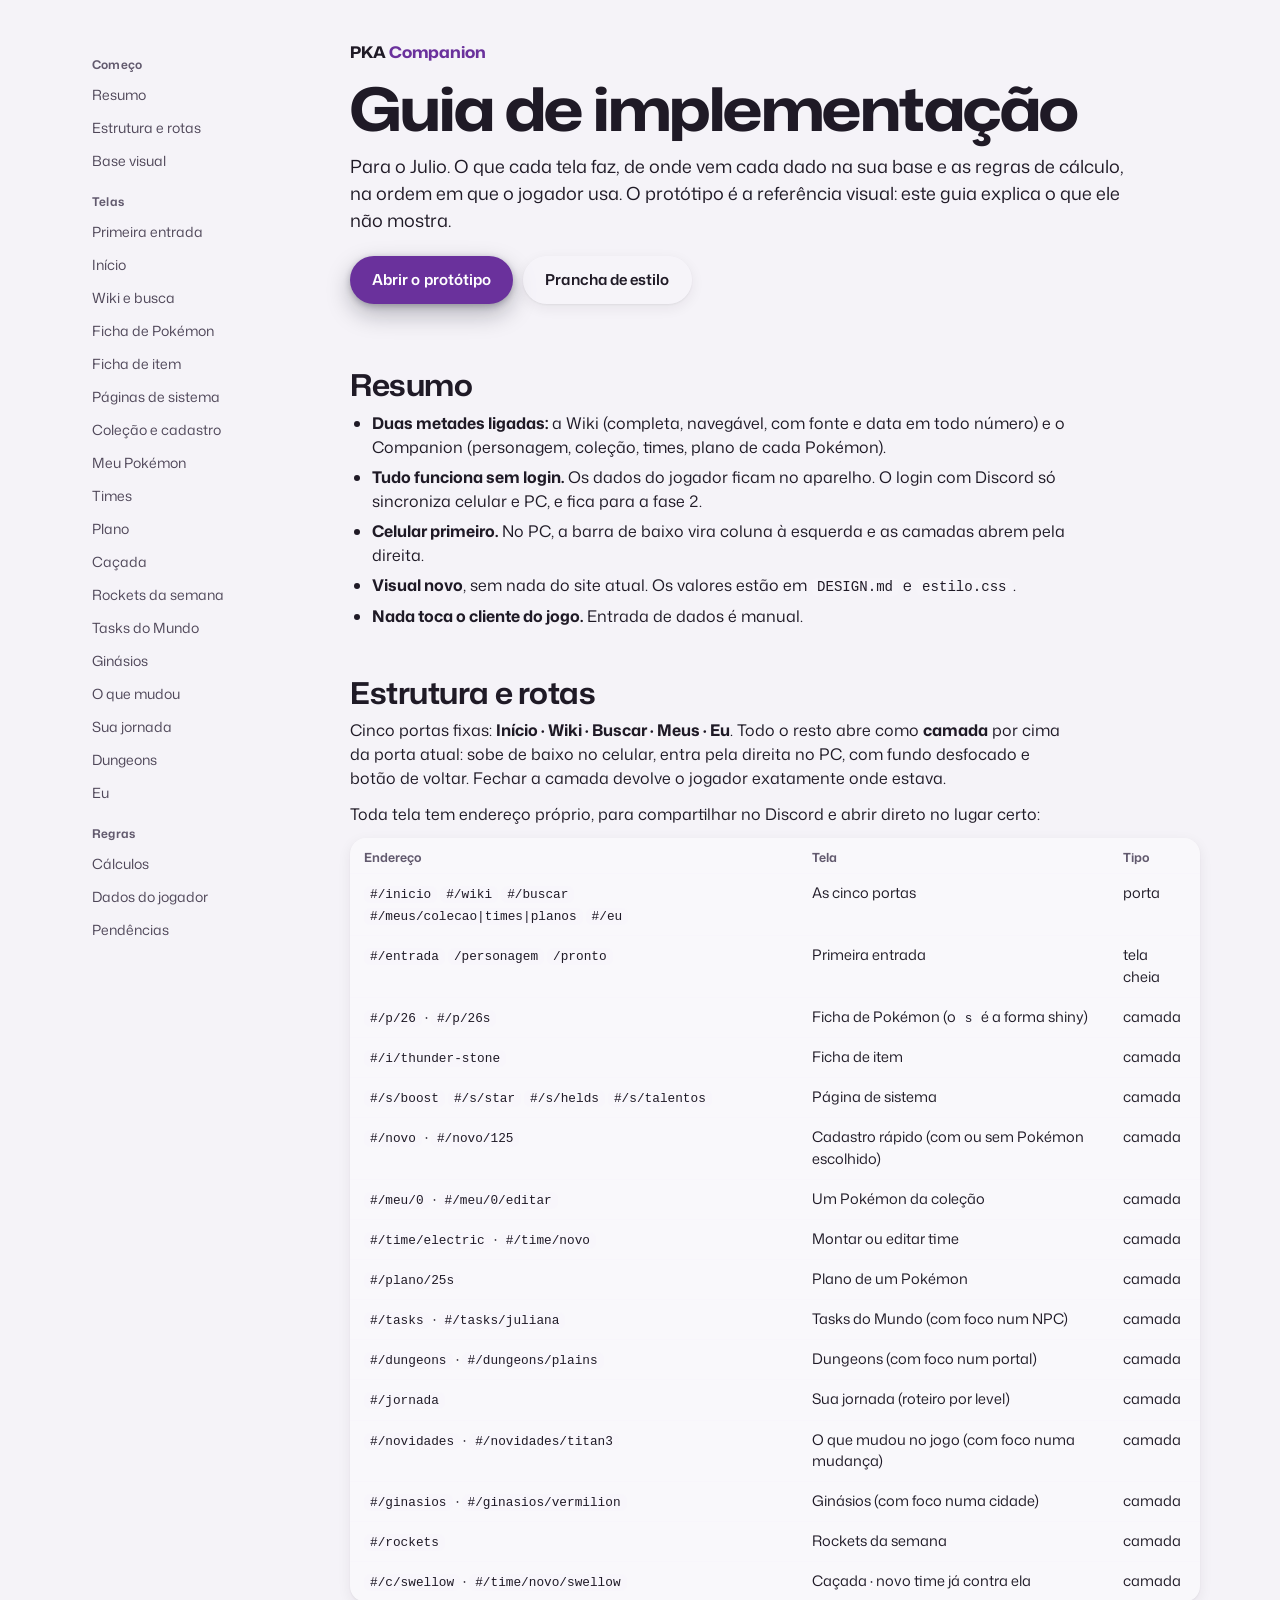
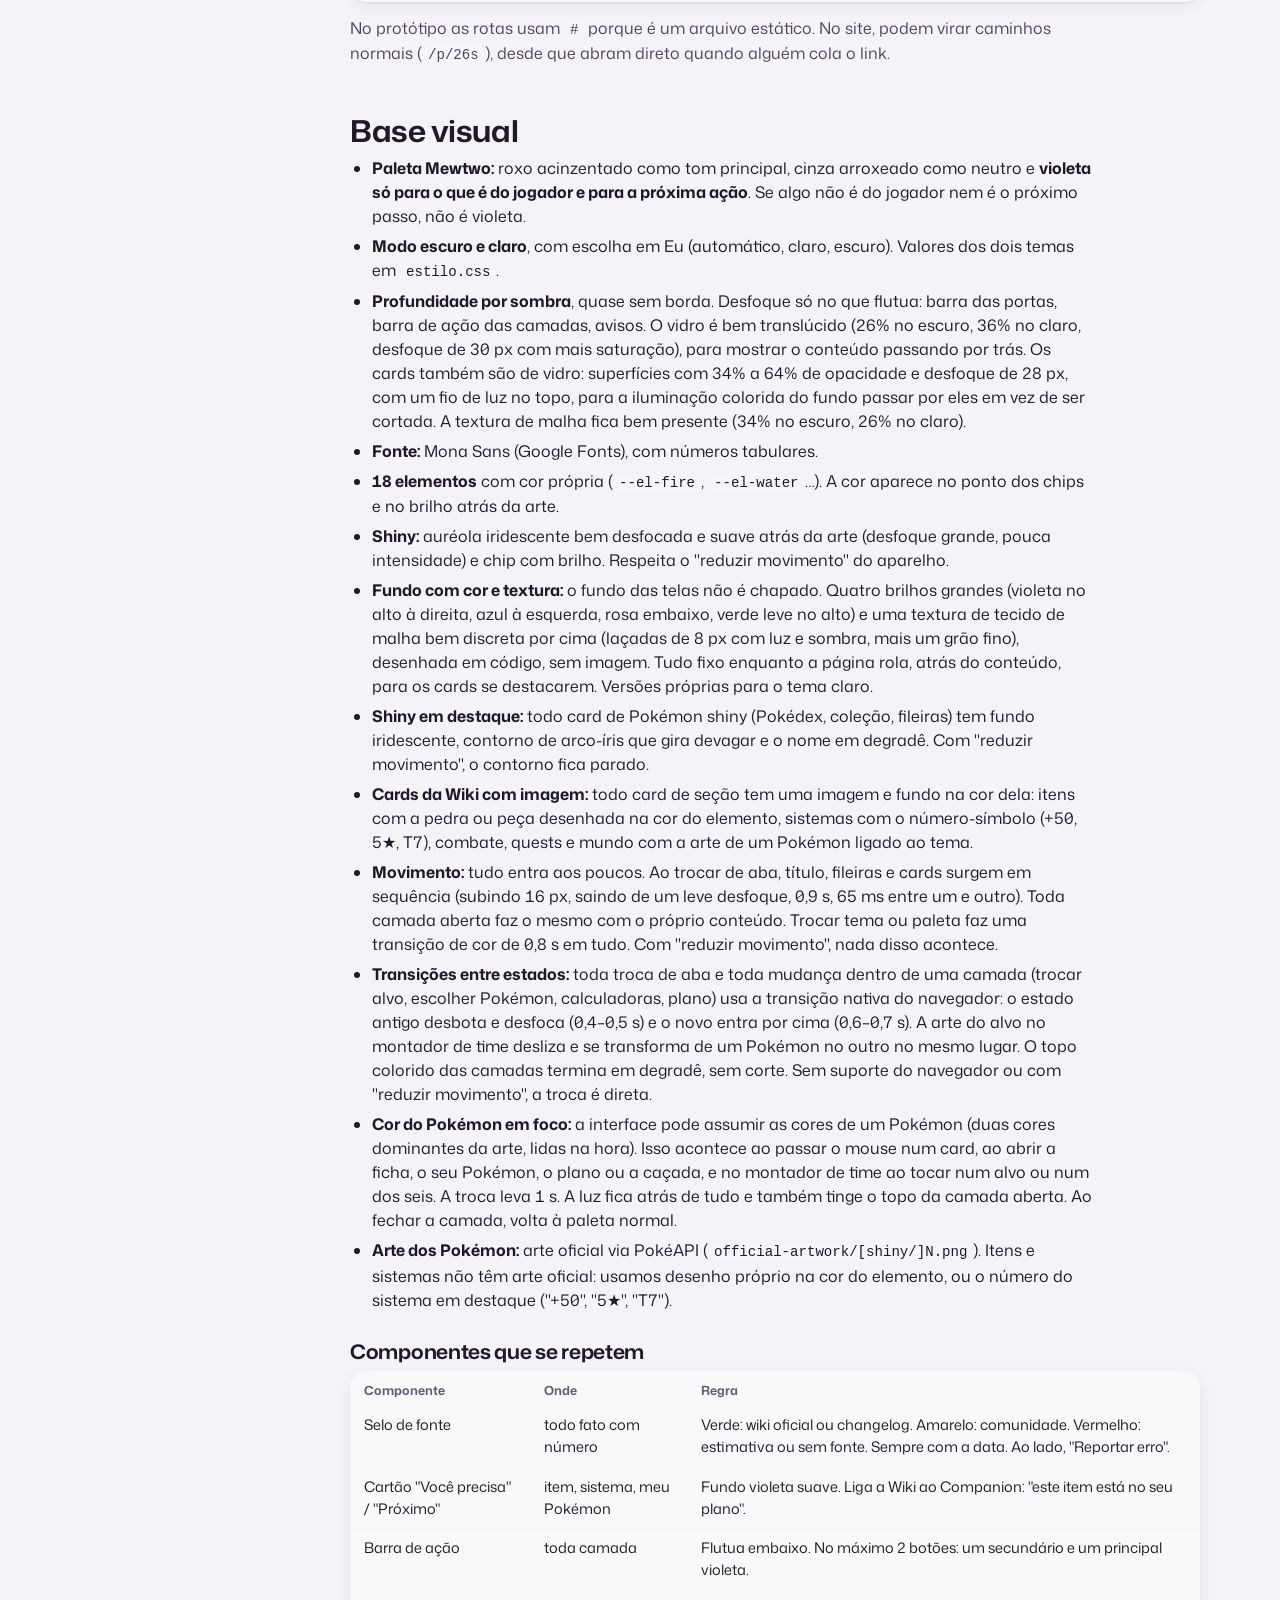
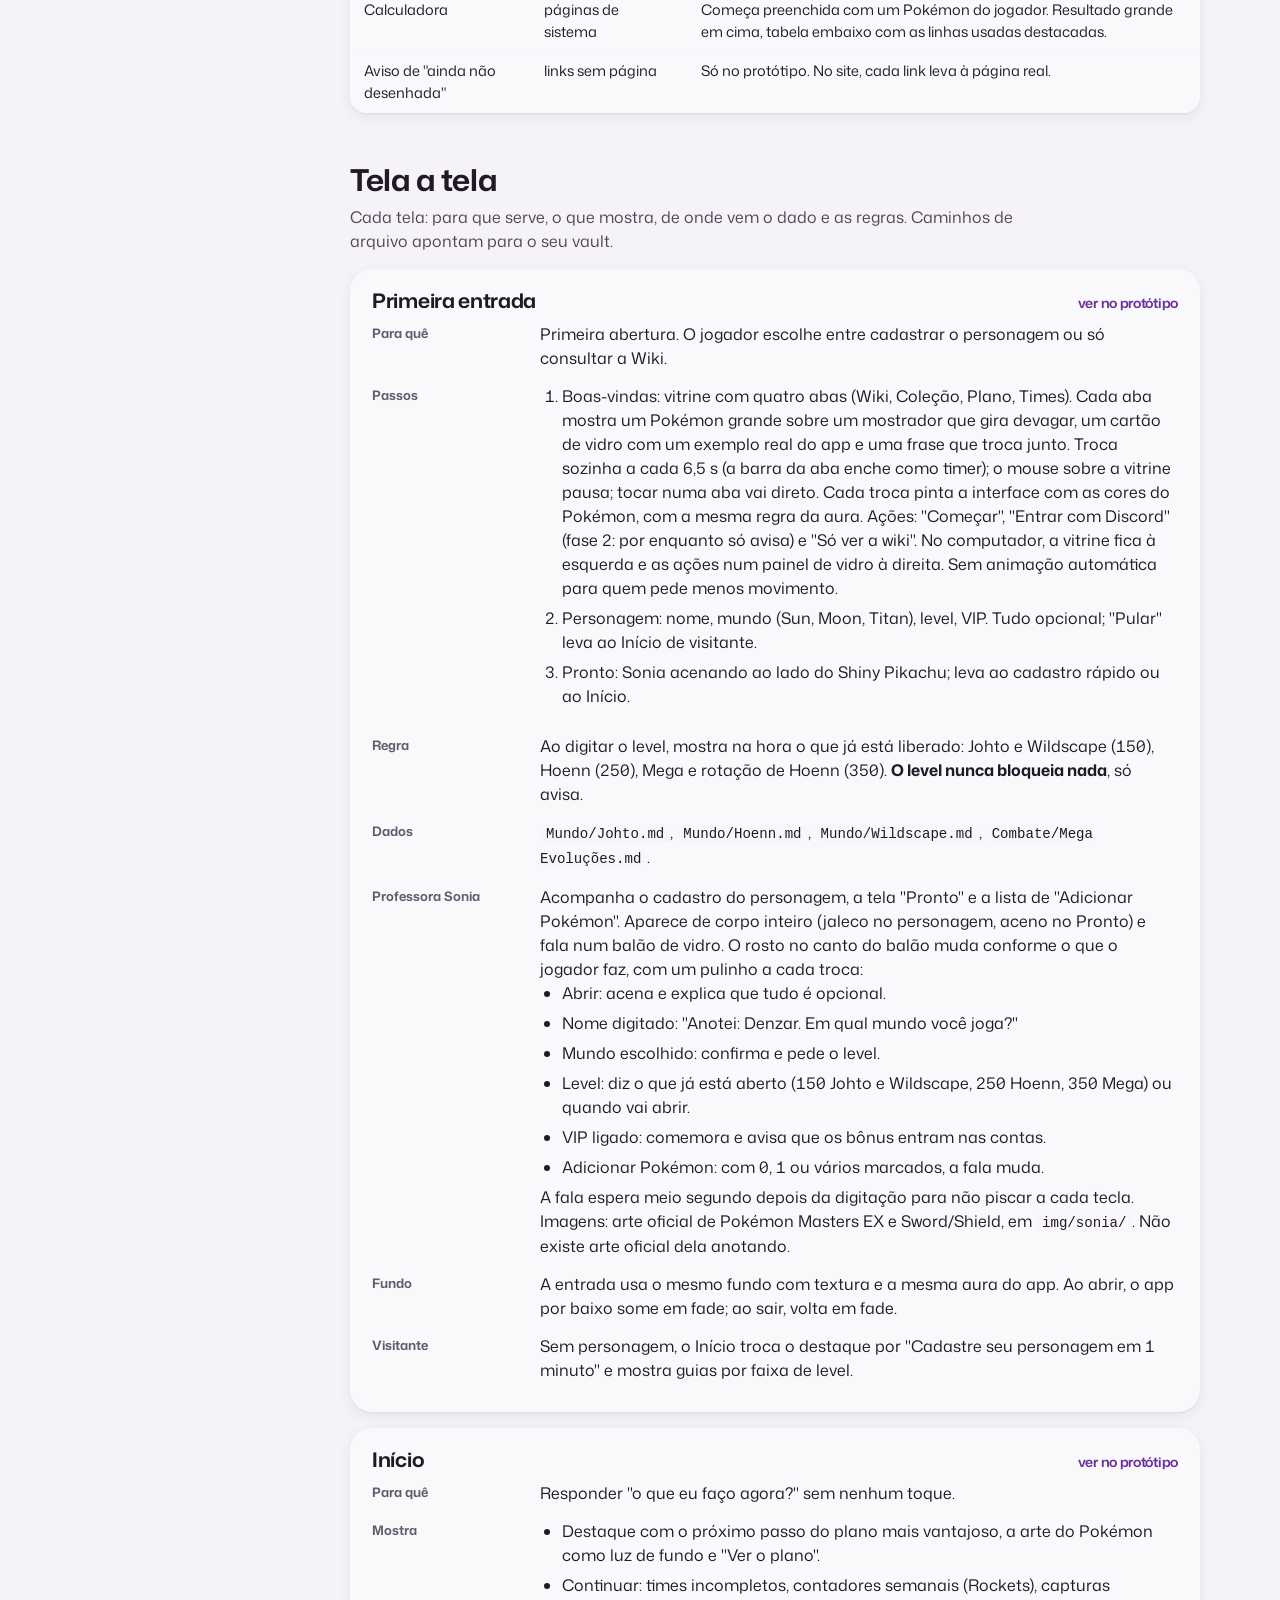
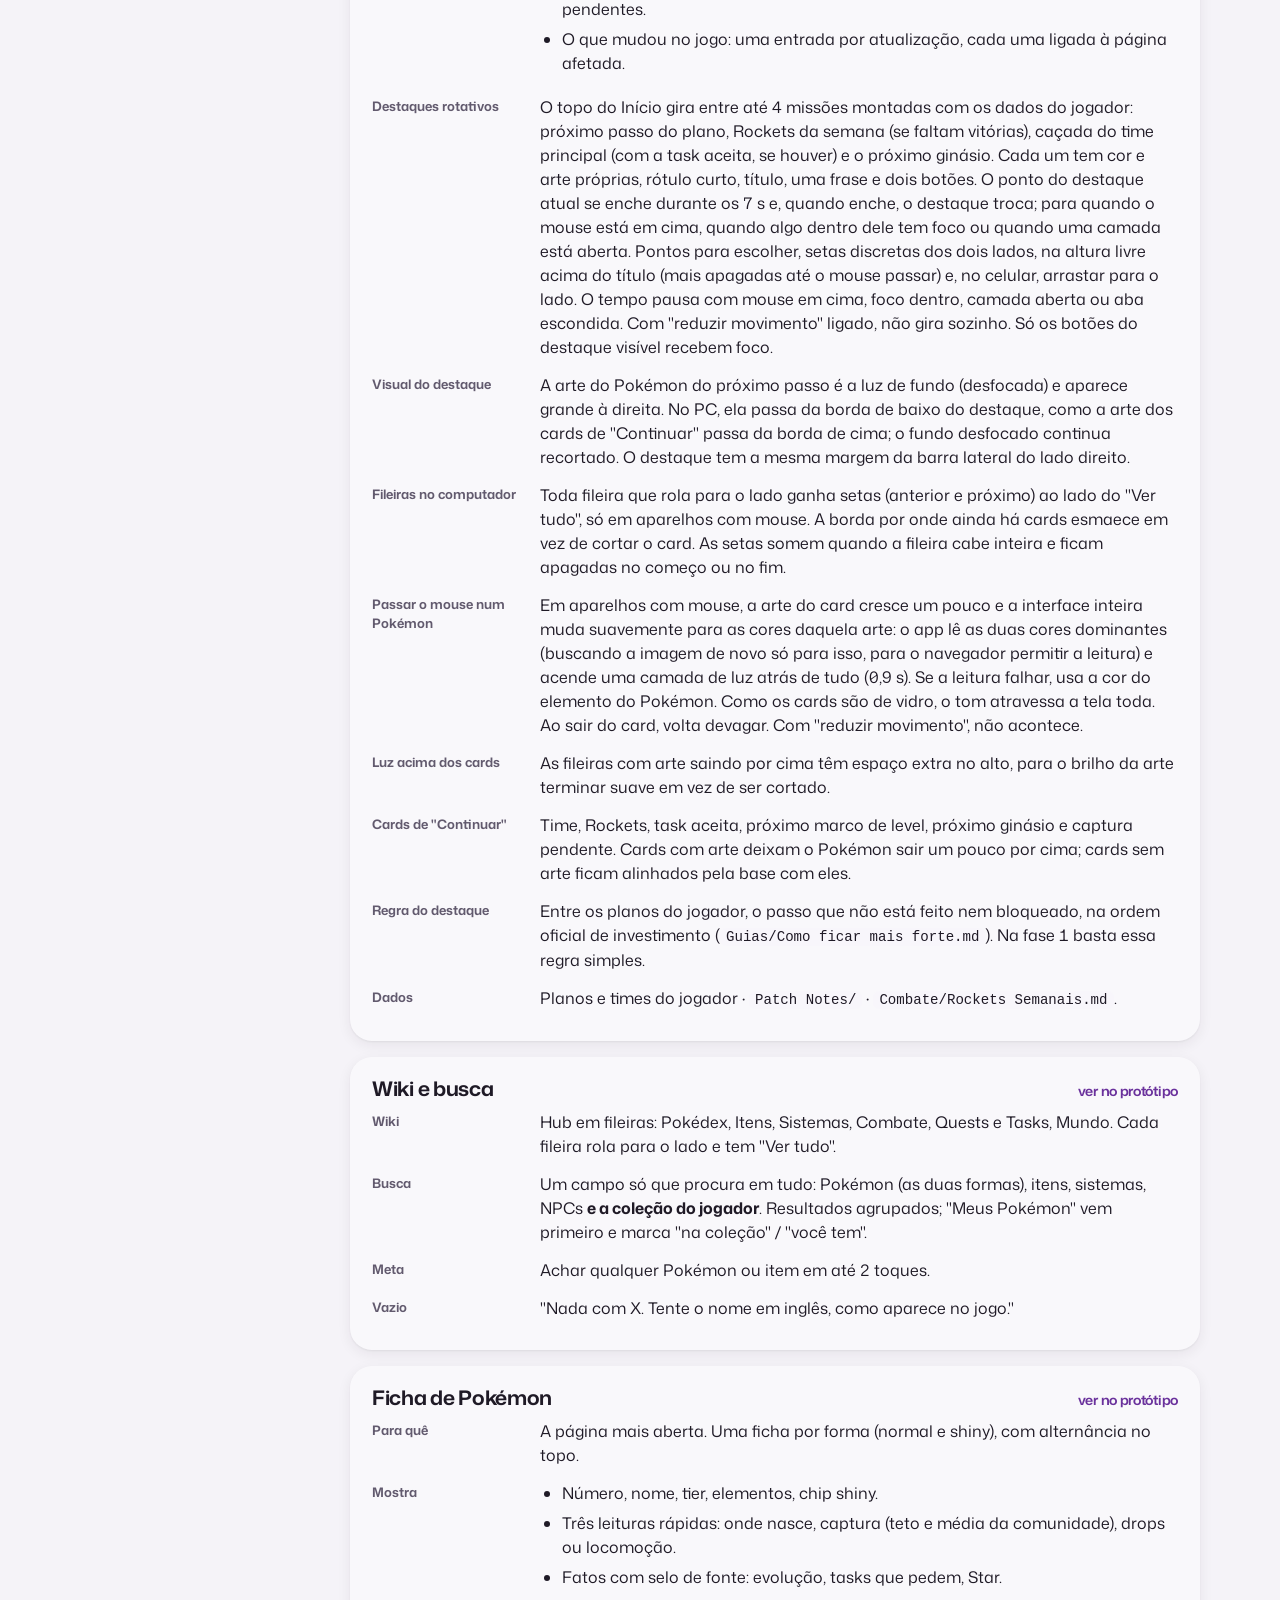
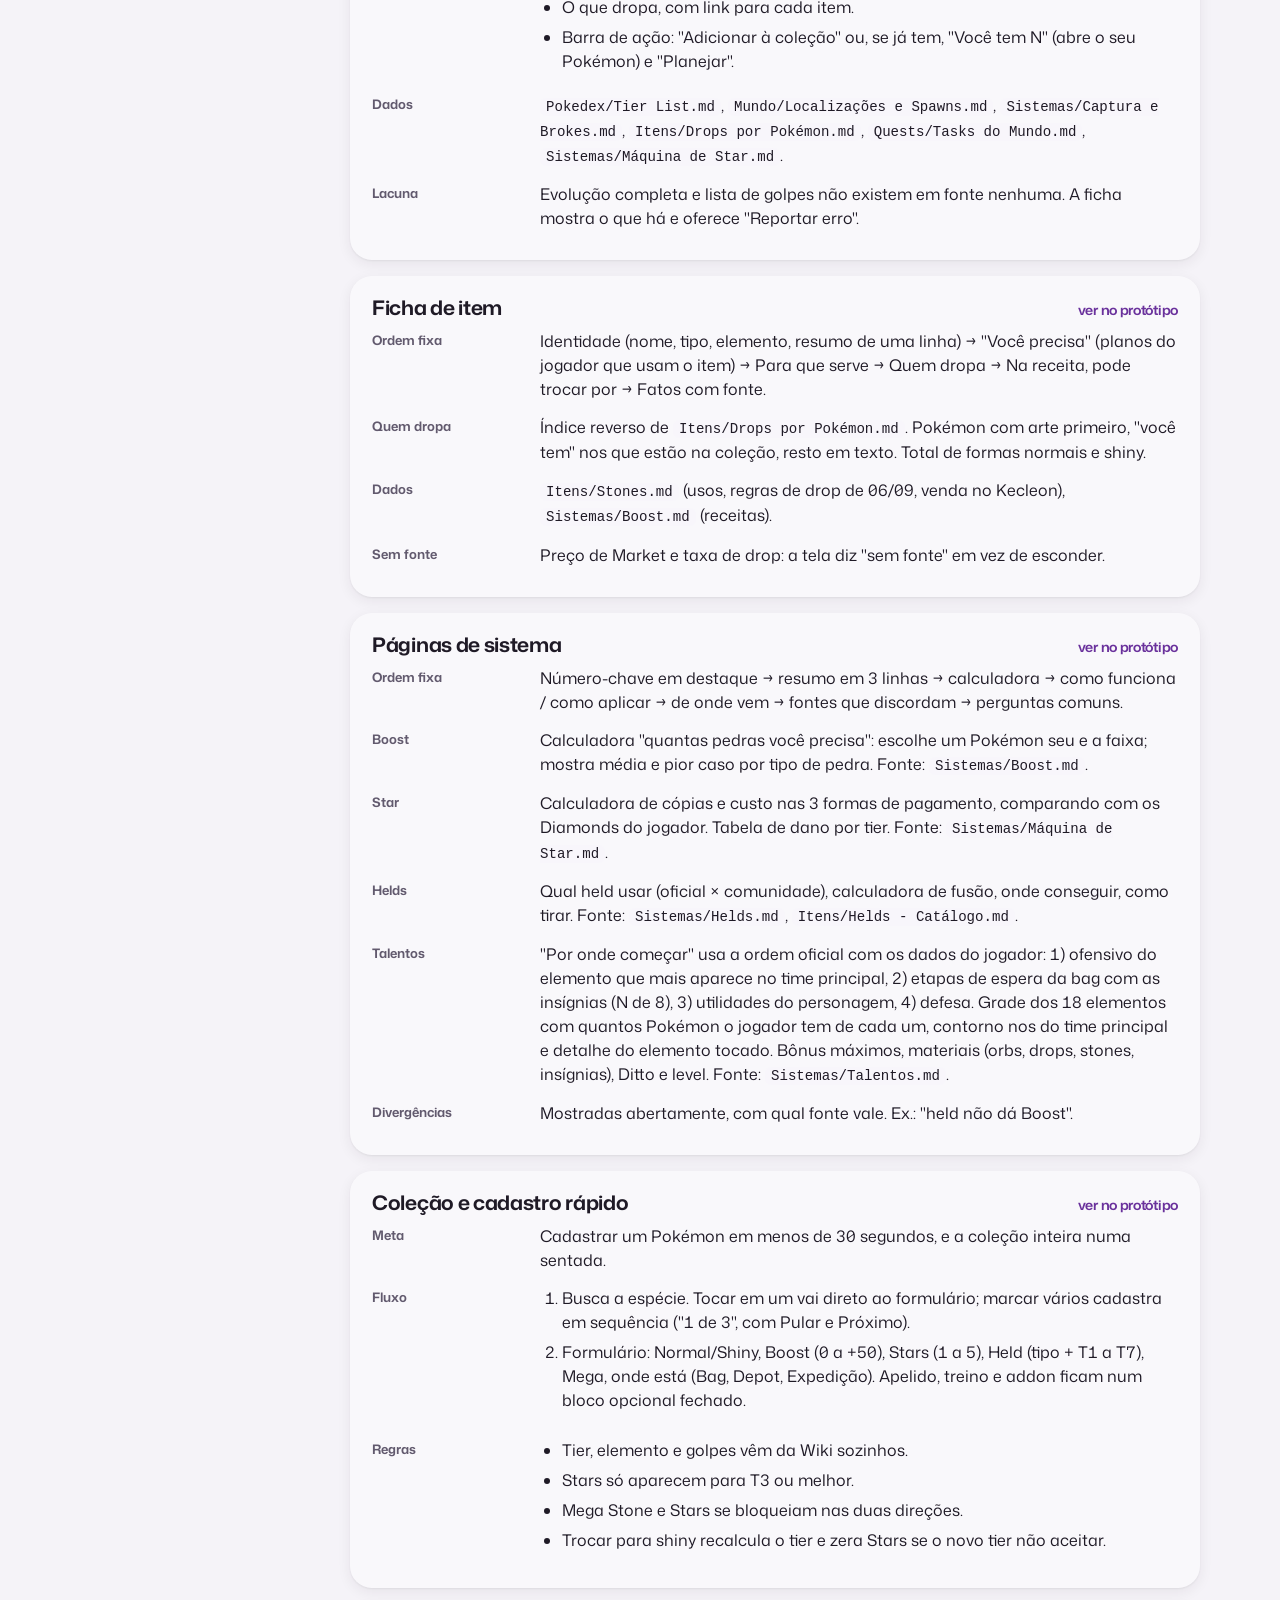
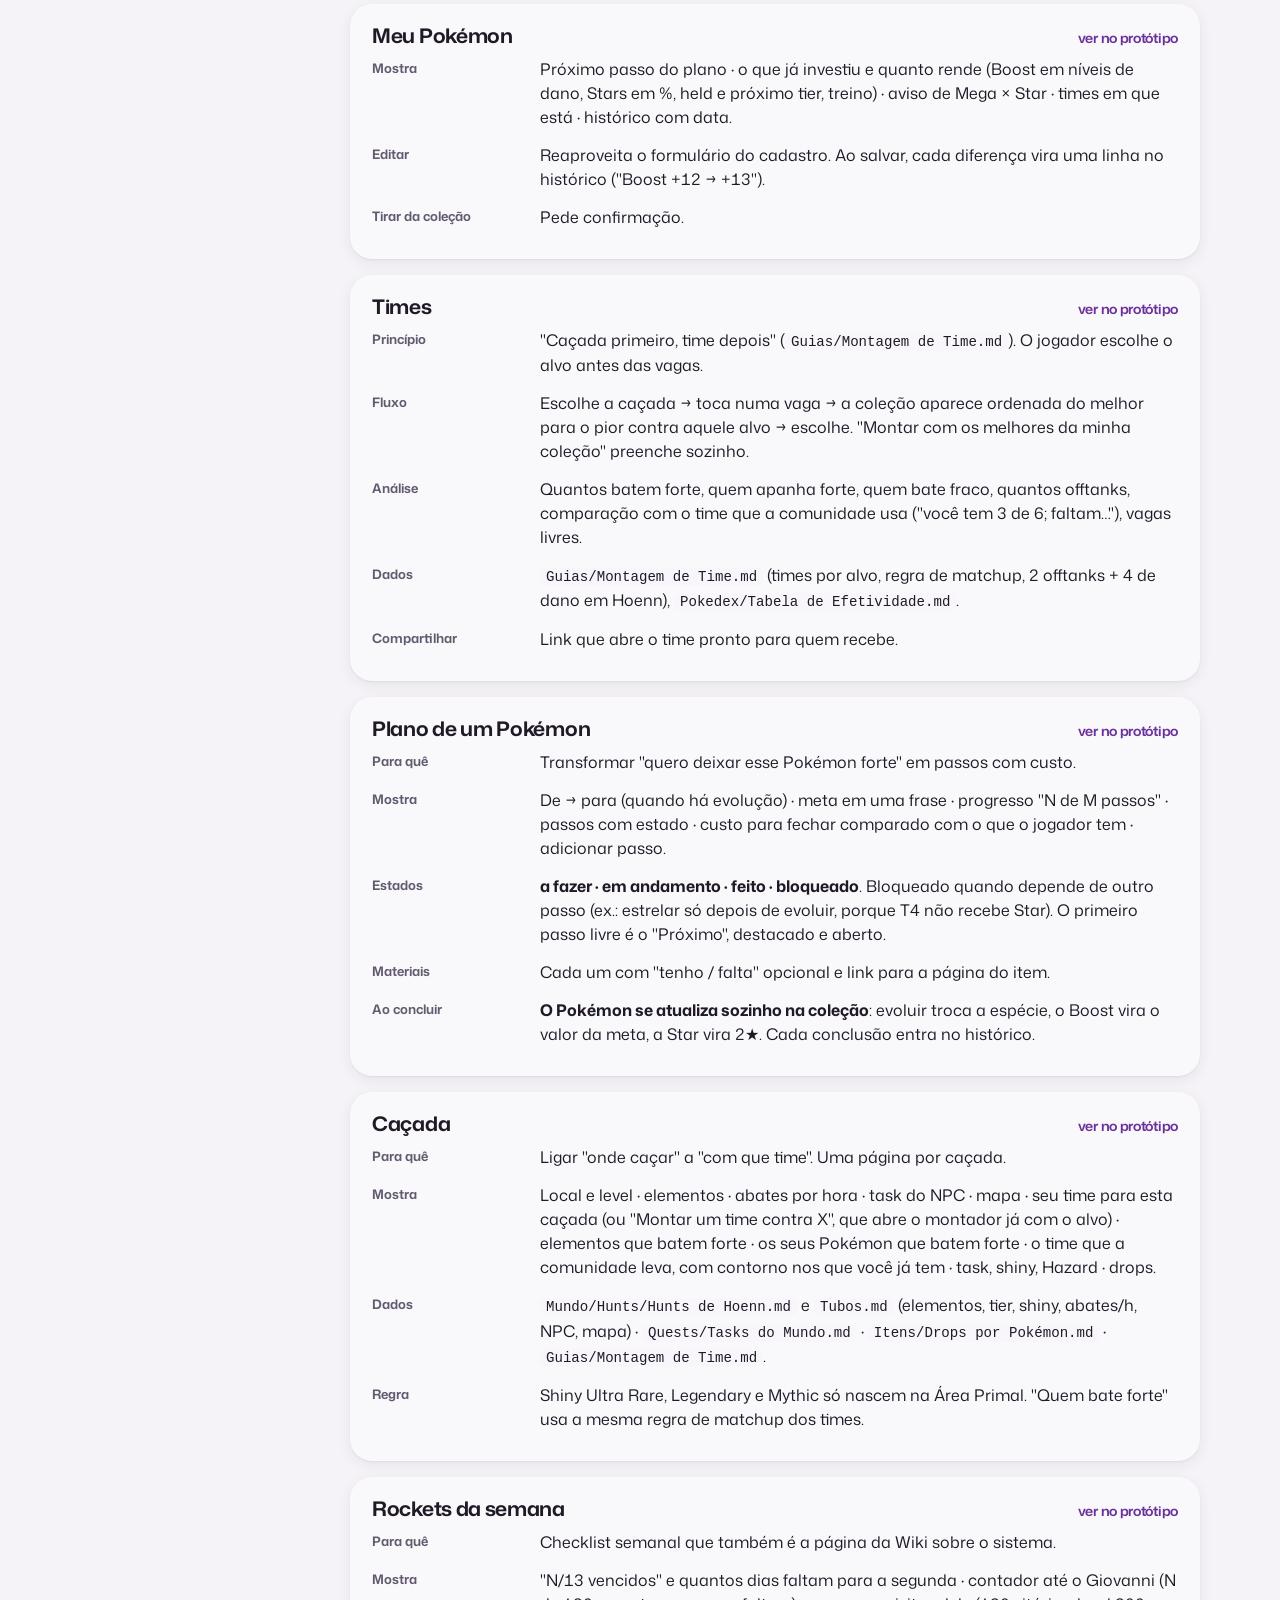
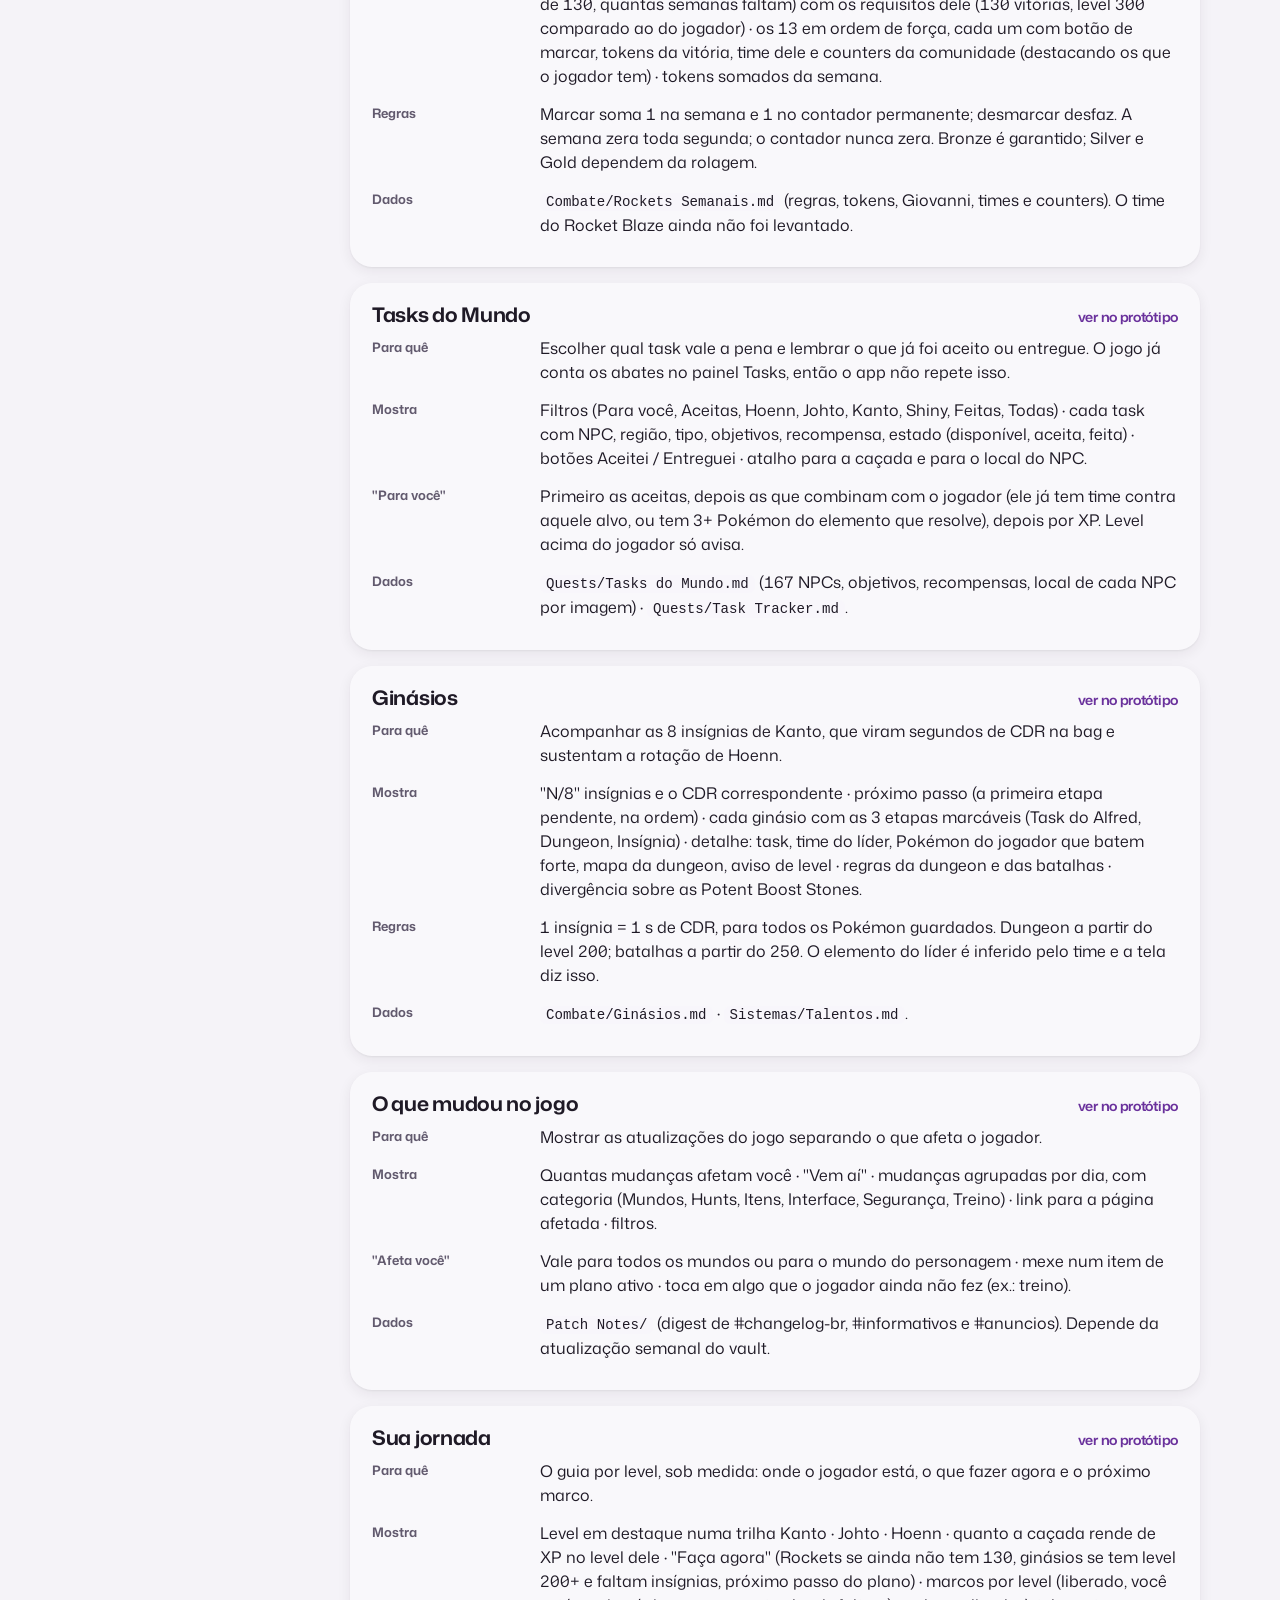
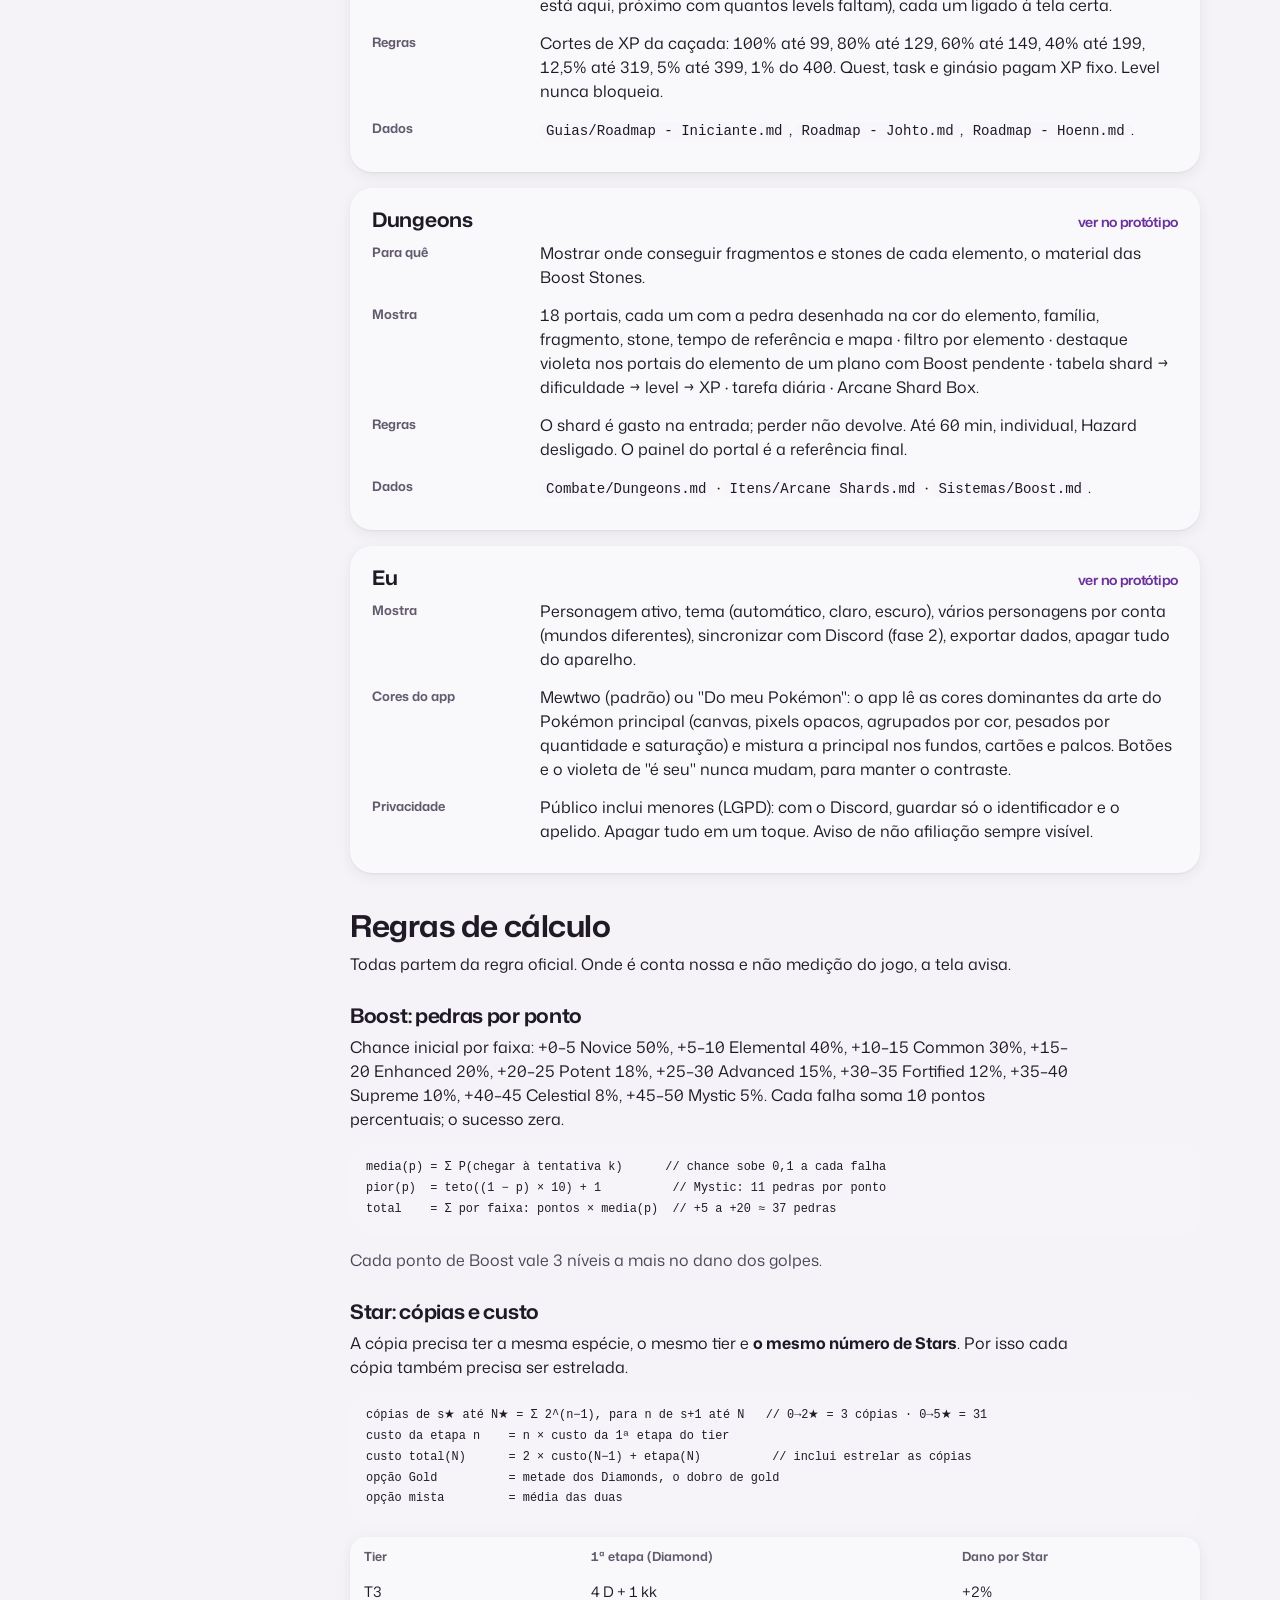
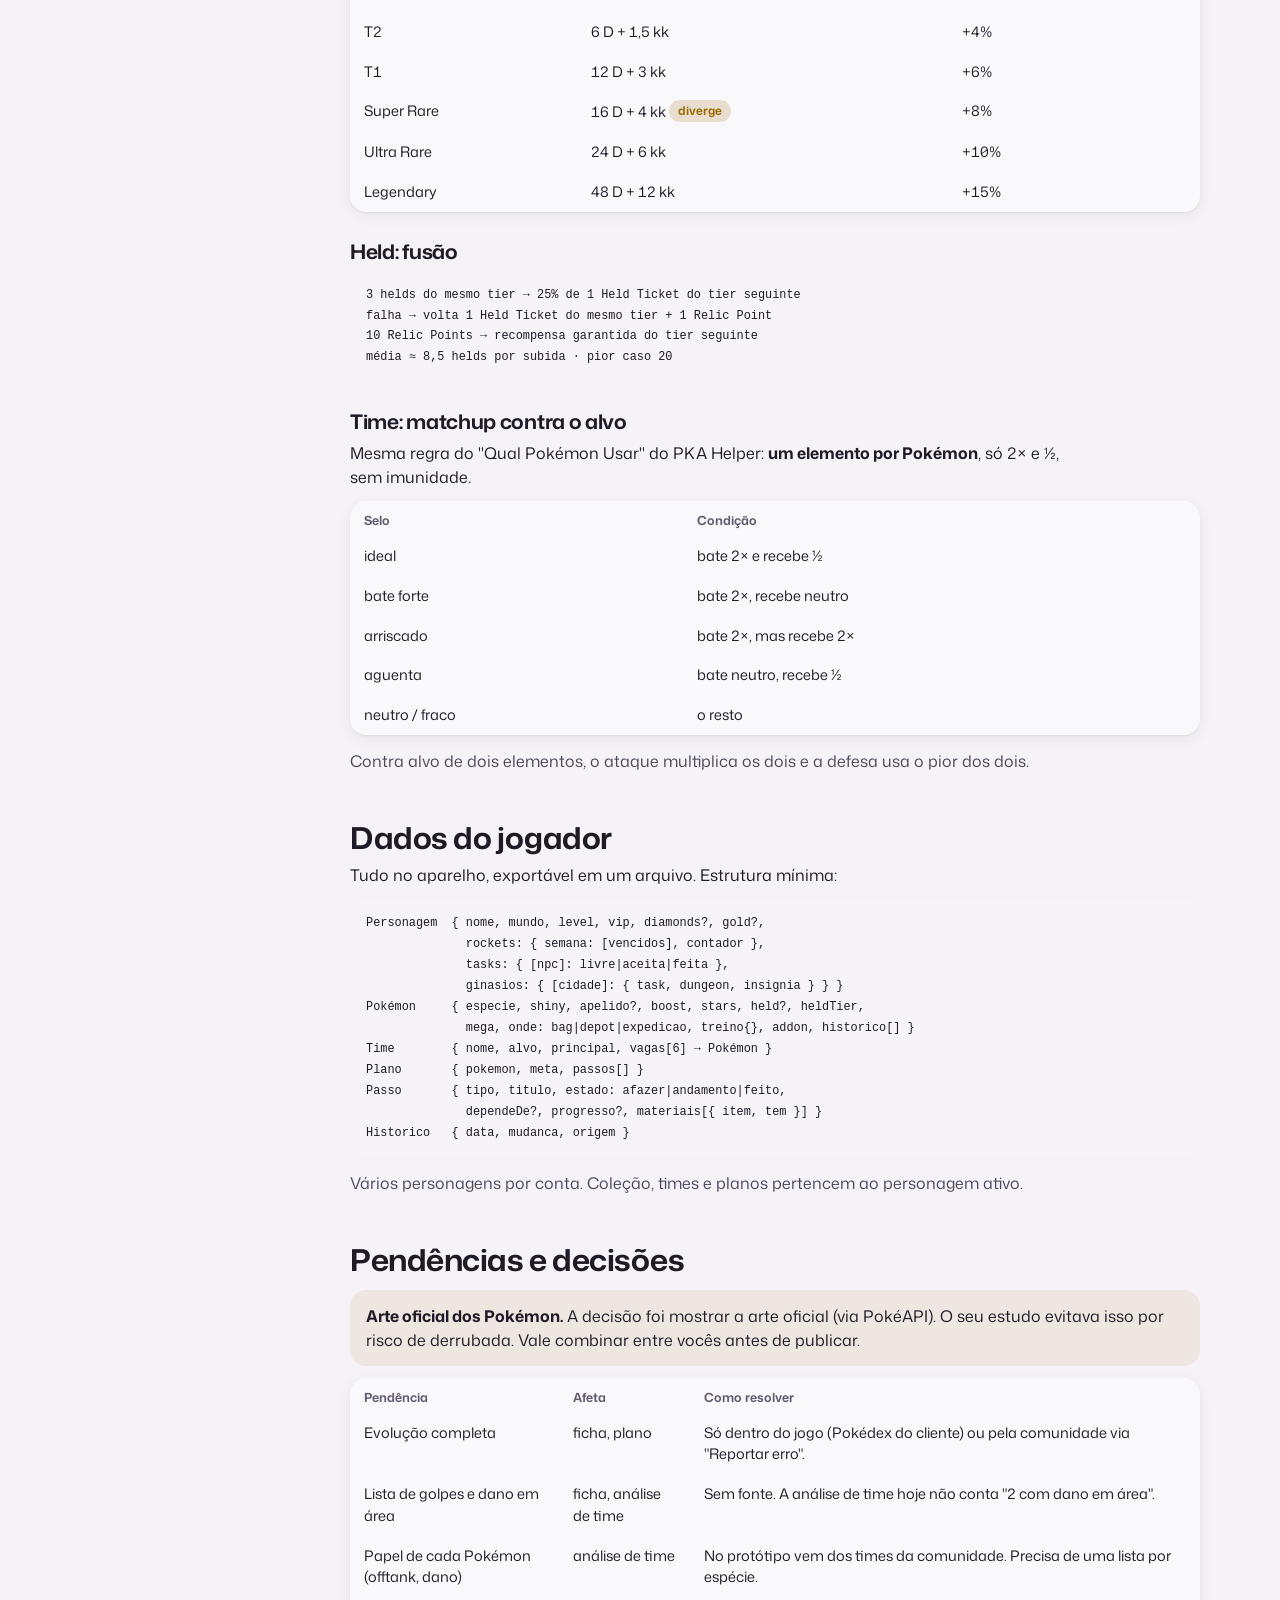
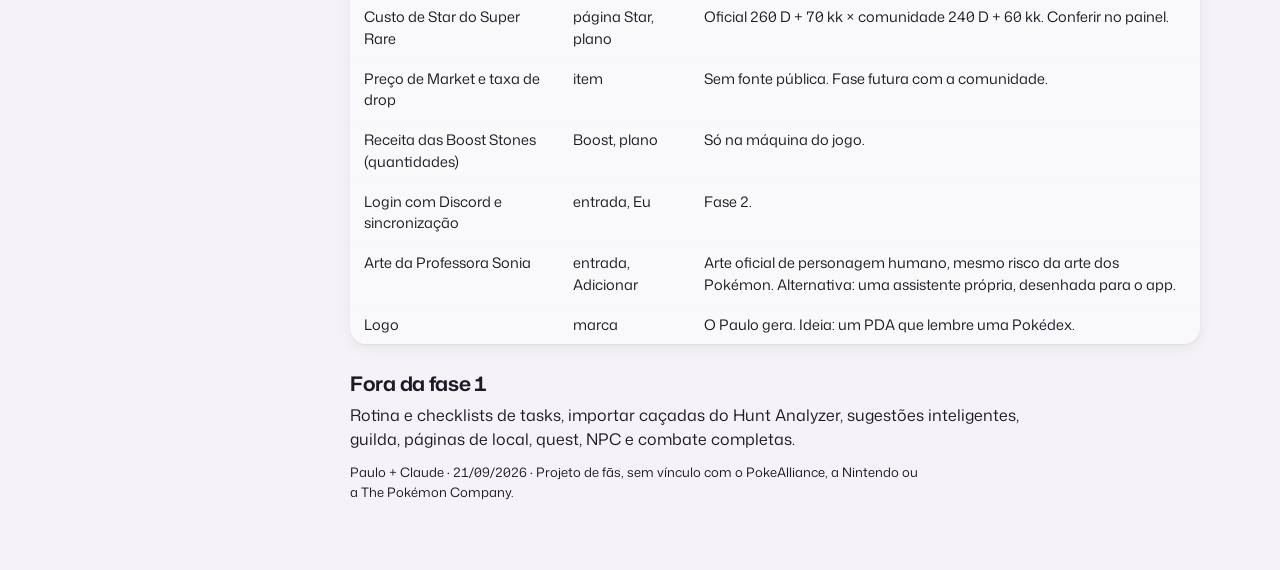
==== commit b4c92cab: "Professor Sonia in onboarding" ====
--- a/guia.html
+++ b/guia.html
@@ -13,7 +13,7 @@
     aplica(); mq.addEventListener('change', aplica);
   })();
 </script>
-<link rel="stylesheet" href="estilo.css?v=1790015362">
+<link rel="stylesheet" href="estilo.css?v=1790015673">
 <style>
   body { padding: 0 16px; }
   .doc { max-width: 1120px; margin: 0 auto; display: grid; grid-template-columns: 1fr; gap: 40px; padding-block: 40px 96px; }
@@ -184,9 +184,10 @@
         <h3 class="titulo">Primeira entrada <a href="index.html#/entrada">ver no protótipo</a></h3>
         <dl>
           <dt>Para quê</dt><dd>Primeira abertura. O jogador escolhe entre cadastrar o personagem ou só consultar a Wiki.</dd>
-          <dt>Passos</dt><dd><ol><li>Boas-vindas: vitrine com quatro abas (Wiki, Coleção, Plano, Times). Cada aba mostra um Pokémon grande sobre um mostrador que gira devagar, um cartão de vidro com um exemplo real do app e uma frase que troca junto. Troca sozinha a cada 6,5 s (a barra da aba enche como timer); o mouse sobre a vitrine pausa; tocar numa aba vai direto. Cada troca pinta a interface com as cores do Pokémon, com a mesma regra da aura. Ações: "Começar", "Entrar com Discord" (fase 2: por enquanto só avisa) e "Só ver a wiki". No computador, a vitrine fica à esquerda e as ações num painel de vidro à direita. Sem animação automática para quem pede menos movimento.</li><li>Personagem: nome, mundo (Sun, Moon, Titan), level, VIP. Tudo opcional; "Pular" leva ao Início de visitante.</li><li>Pronto: leva ao cadastro rápido ou ao Início.</li></ol></dd>
+          <dt>Passos</dt><dd><ol><li>Boas-vindas: vitrine com quatro abas (Wiki, Coleção, Plano, Times). Cada aba mostra um Pokémon grande sobre um mostrador que gira devagar, um cartão de vidro com um exemplo real do app e uma frase que troca junto. Troca sozinha a cada 6,5 s (a barra da aba enche como timer); o mouse sobre a vitrine pausa; tocar numa aba vai direto. Cada troca pinta a interface com as cores do Pokémon, com a mesma regra da aura. Ações: "Começar", "Entrar com Discord" (fase 2: por enquanto só avisa) e "Só ver a wiki". No computador, a vitrine fica à esquerda e as ações num painel de vidro à direita. Sem animação automática para quem pede menos movimento.</li><li>Personagem: nome, mundo (Sun, Moon, Titan), level, VIP. Tudo opcional; "Pular" leva ao Início de visitante.</li><li>Pronto: Sonia acenando ao lado do Shiny Pikachu; leva ao cadastro rápido ou ao Início.</li></ol></dd>
           <dt>Regra</dt><dd>Ao digitar o level, mostra na hora o que já está liberado: Johto e Wildscape (150), Hoenn (250), Mega e rotação de Hoenn (350). <b>O level nunca bloqueia nada</b>, só avisa.</dd>
           <dt>Dados</dt><dd><code>Mundo/Johto.md</code>, <code>Mundo/Hoenn.md</code>, <code>Mundo/Wildscape.md</code>, <code>Combate/Mega Evoluções.md</code>.</dd>
+          <dt>Professora Sonia</dt><dd>Acompanha o cadastro do personagem, a tela "Pronto" e a lista de "Adicionar Pokémon". Aparece de corpo inteiro (jaleco no personagem, aceno no Pronto) e fala num balão de vidro. O rosto no canto do balão muda conforme o que o jogador faz, com um pulinho a cada troca:<ul><li>Abrir: acena e explica que tudo é opcional.</li><li>Nome digitado: "Anotei: Denzar. Em qual mundo você joga?"</li><li>Mundo escolhido: confirma e pede o level.</li><li>Level: diz o que já está aberto (150 Johto e Wildscape, 250 Hoenn, 350 Mega) ou quando vai abrir.</li><li>VIP ligado: comemora e avisa que os bônus entram nas contas.</li><li>Adicionar Pokémon: com 0, 1 ou vários marcados, a fala muda.</li></ul>A fala espera meio segundo depois da digitação para não piscar a cada tecla. Imagens: arte oficial de Pokémon Masters EX e Sword/Shield, em <code>img/sonia/</code>. Não existe arte oficial dela anotando.</dd>
           <dt>Fundo</dt><dd>A entrada usa o mesmo fundo com textura e a mesma aura do app. Ao abrir, o app por baixo some em fade; ao sair, volta em fade.</dd>
           <dt>Visitante</dt><dd>Sem personagem, o Início troca o destaque por "Cadastre seu personagem em 1 minuto" e mostra guias por faixa de level.</dd>
         </dl>
@@ -438,6 +439,7 @@
           <tr><td>Preço de Market e taxa de drop</td><td>item</td><td>Sem fonte pública. Fase futura com a comunidade.</td></tr>
           <tr><td>Receita das Boost Stones (quantidades)</td><td>Boost, plano</td><td>Só na máquina do jogo.</td></tr>
           <tr><td>Login com Discord e sincronização</td><td>entrada, Eu</td><td>Fase 2.</td></tr>
+          <tr><td>Arte da Professora Sonia</td><td>entrada, Adicionar</td><td>Arte oficial de personagem humano, mesmo risco da arte dos Pokémon. Alternativa: uma assistente própria, desenhada para o app.</td></tr>
           <tr><td>Logo</td><td>marca</td><td>O Paulo gera. Ideia: um PDA que lembre uma Pokédex.</td></tr>
         </tbody>
       </table></div>
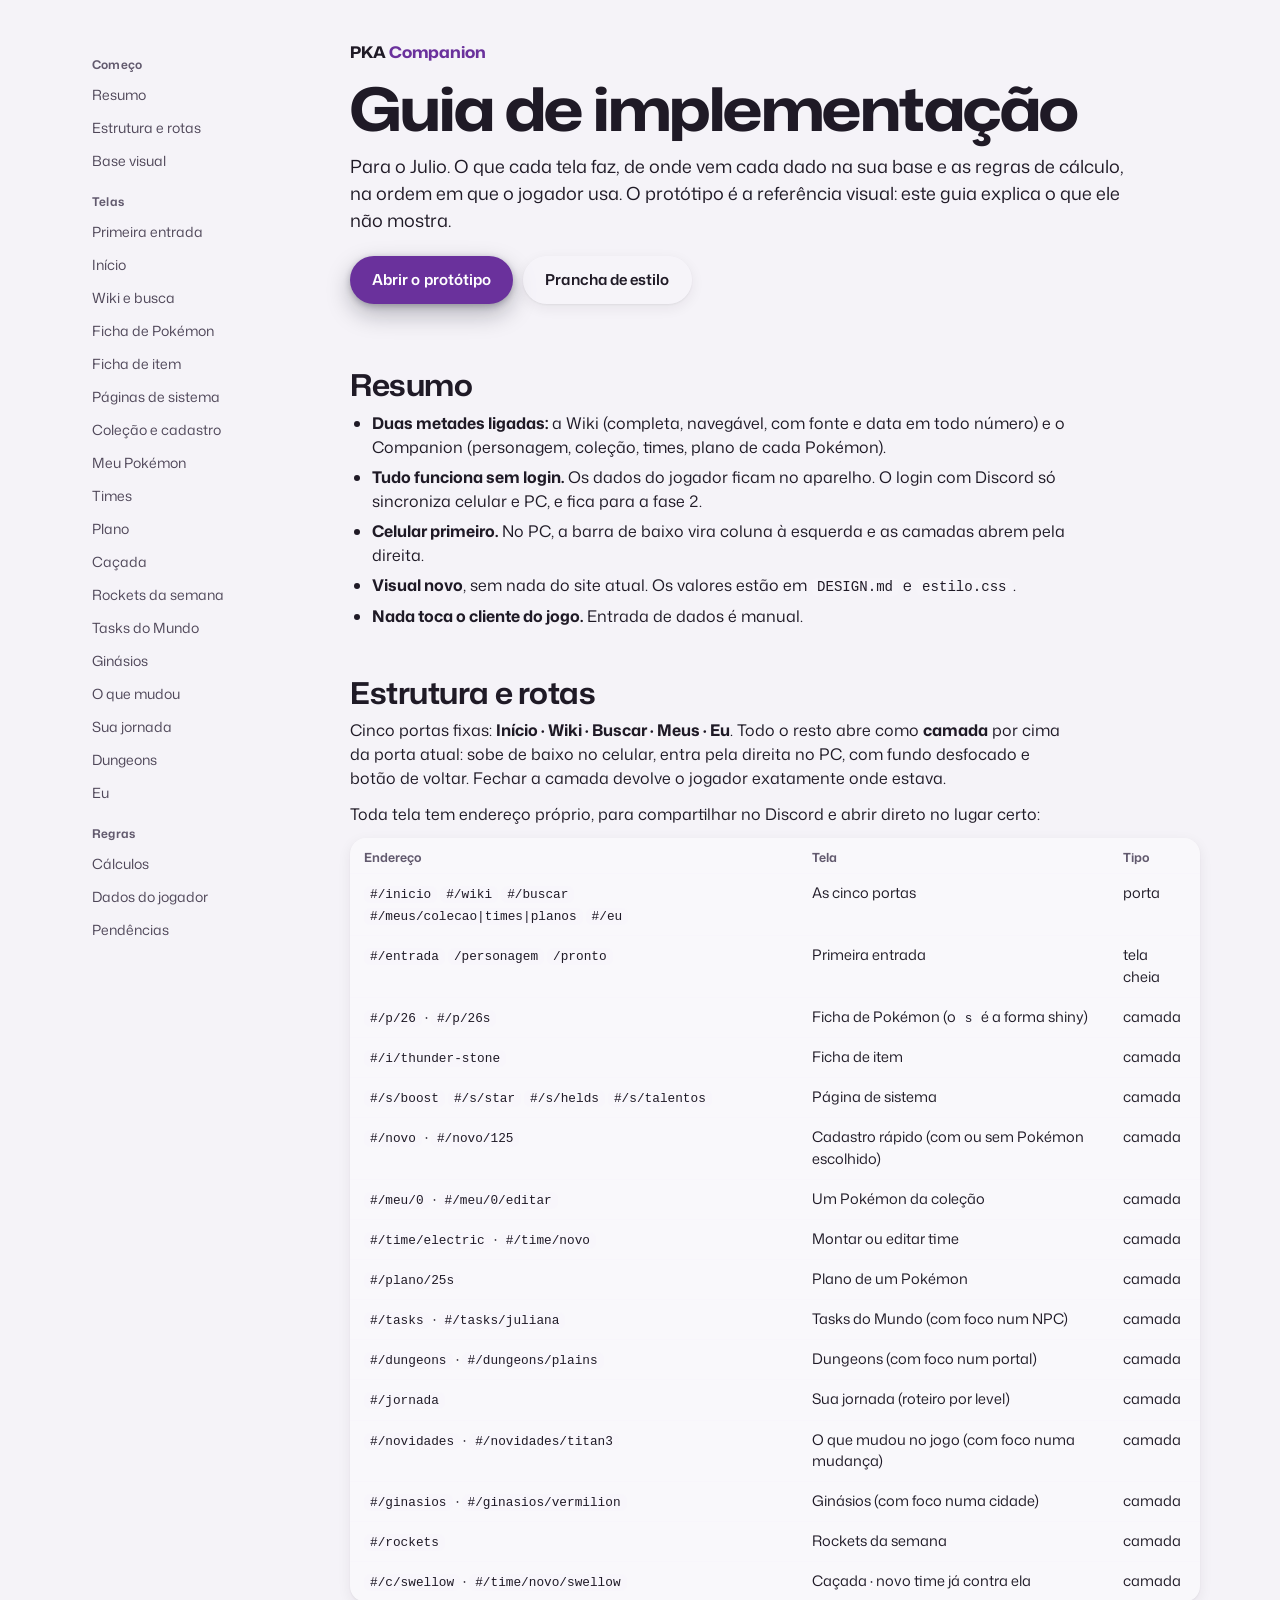
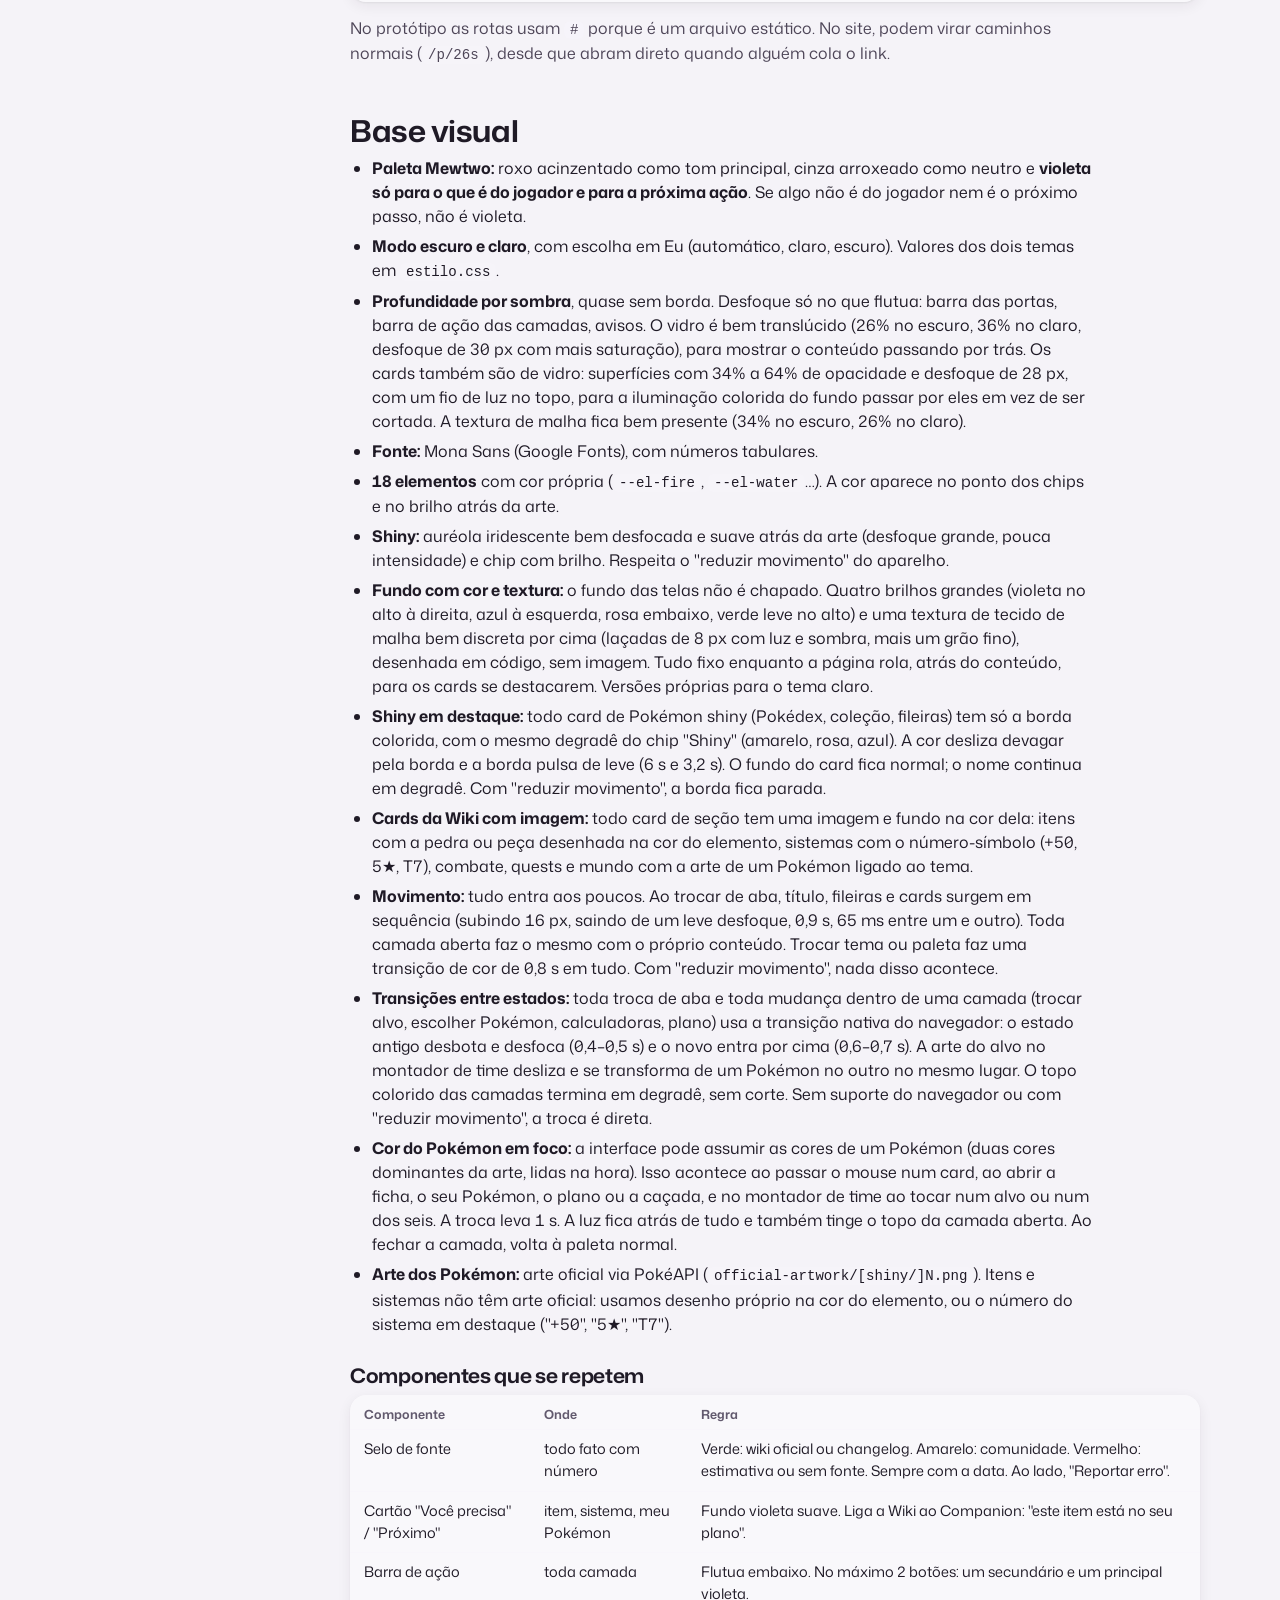
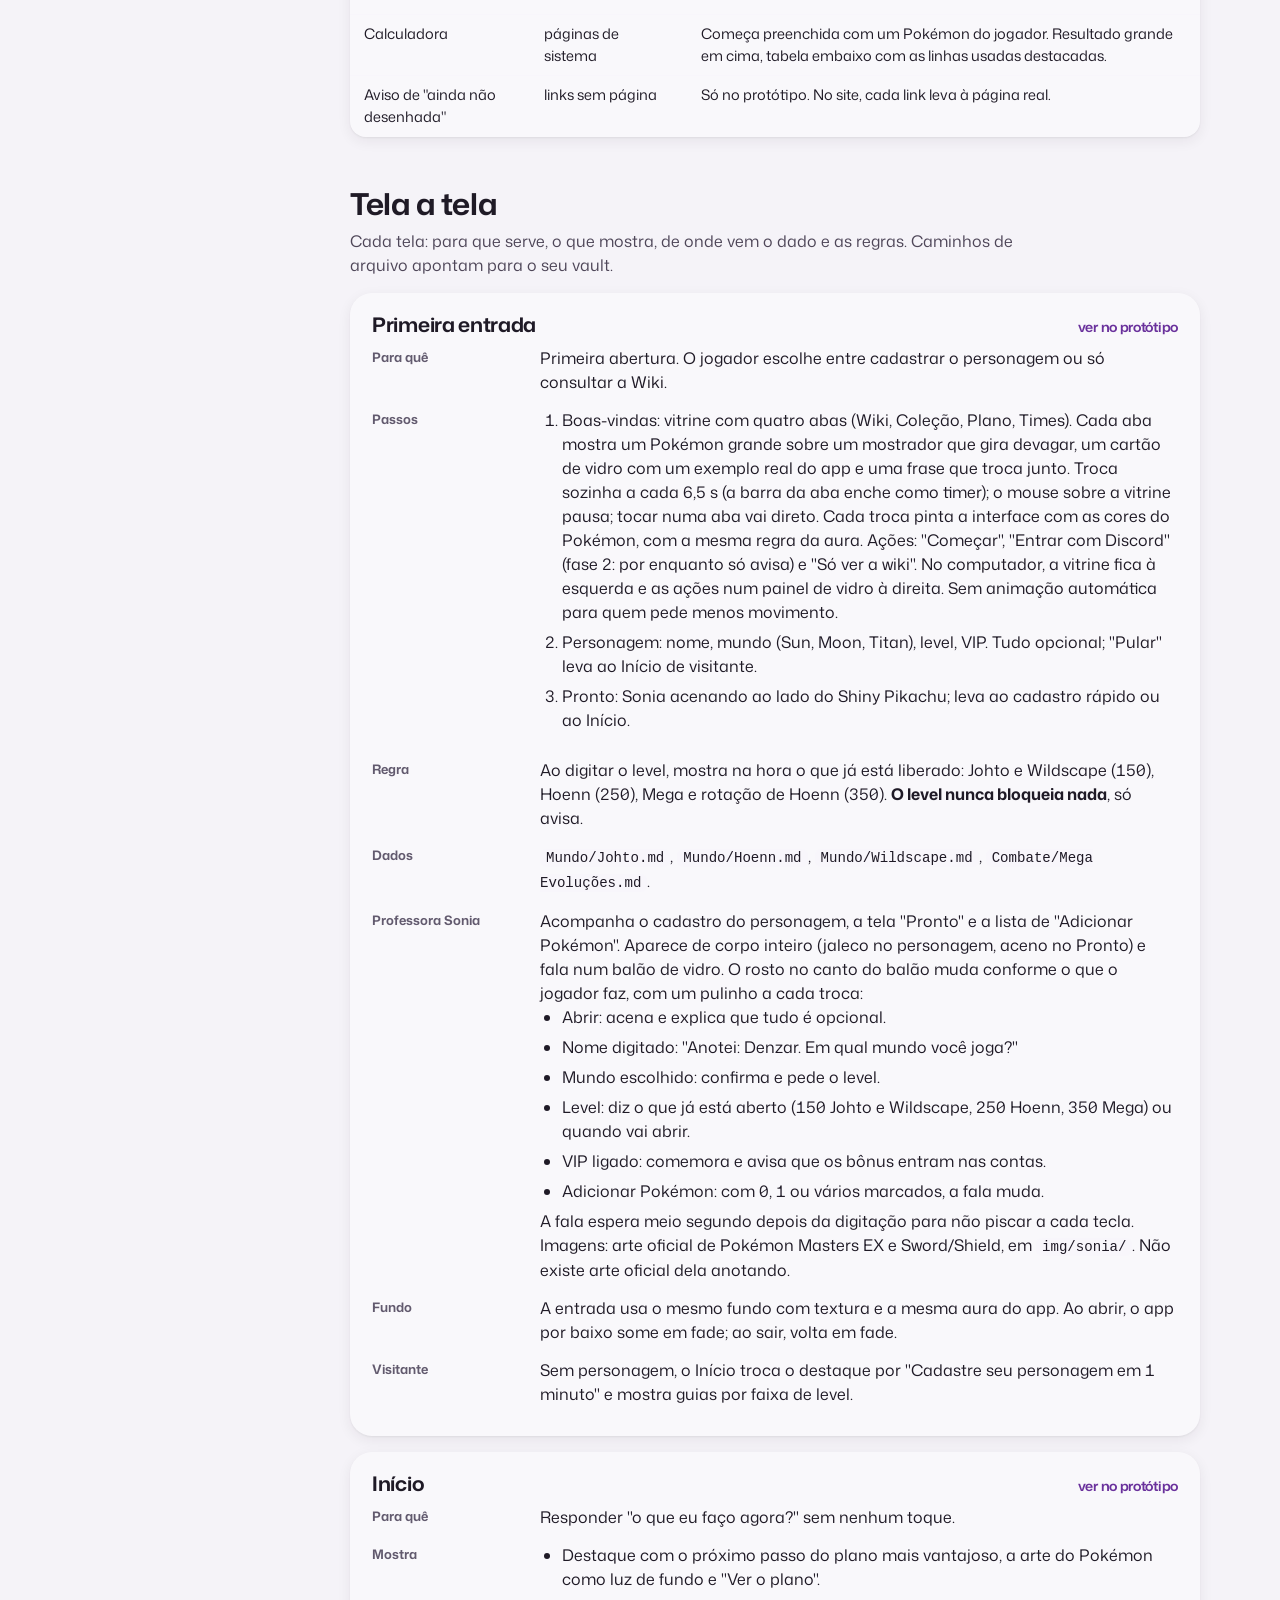
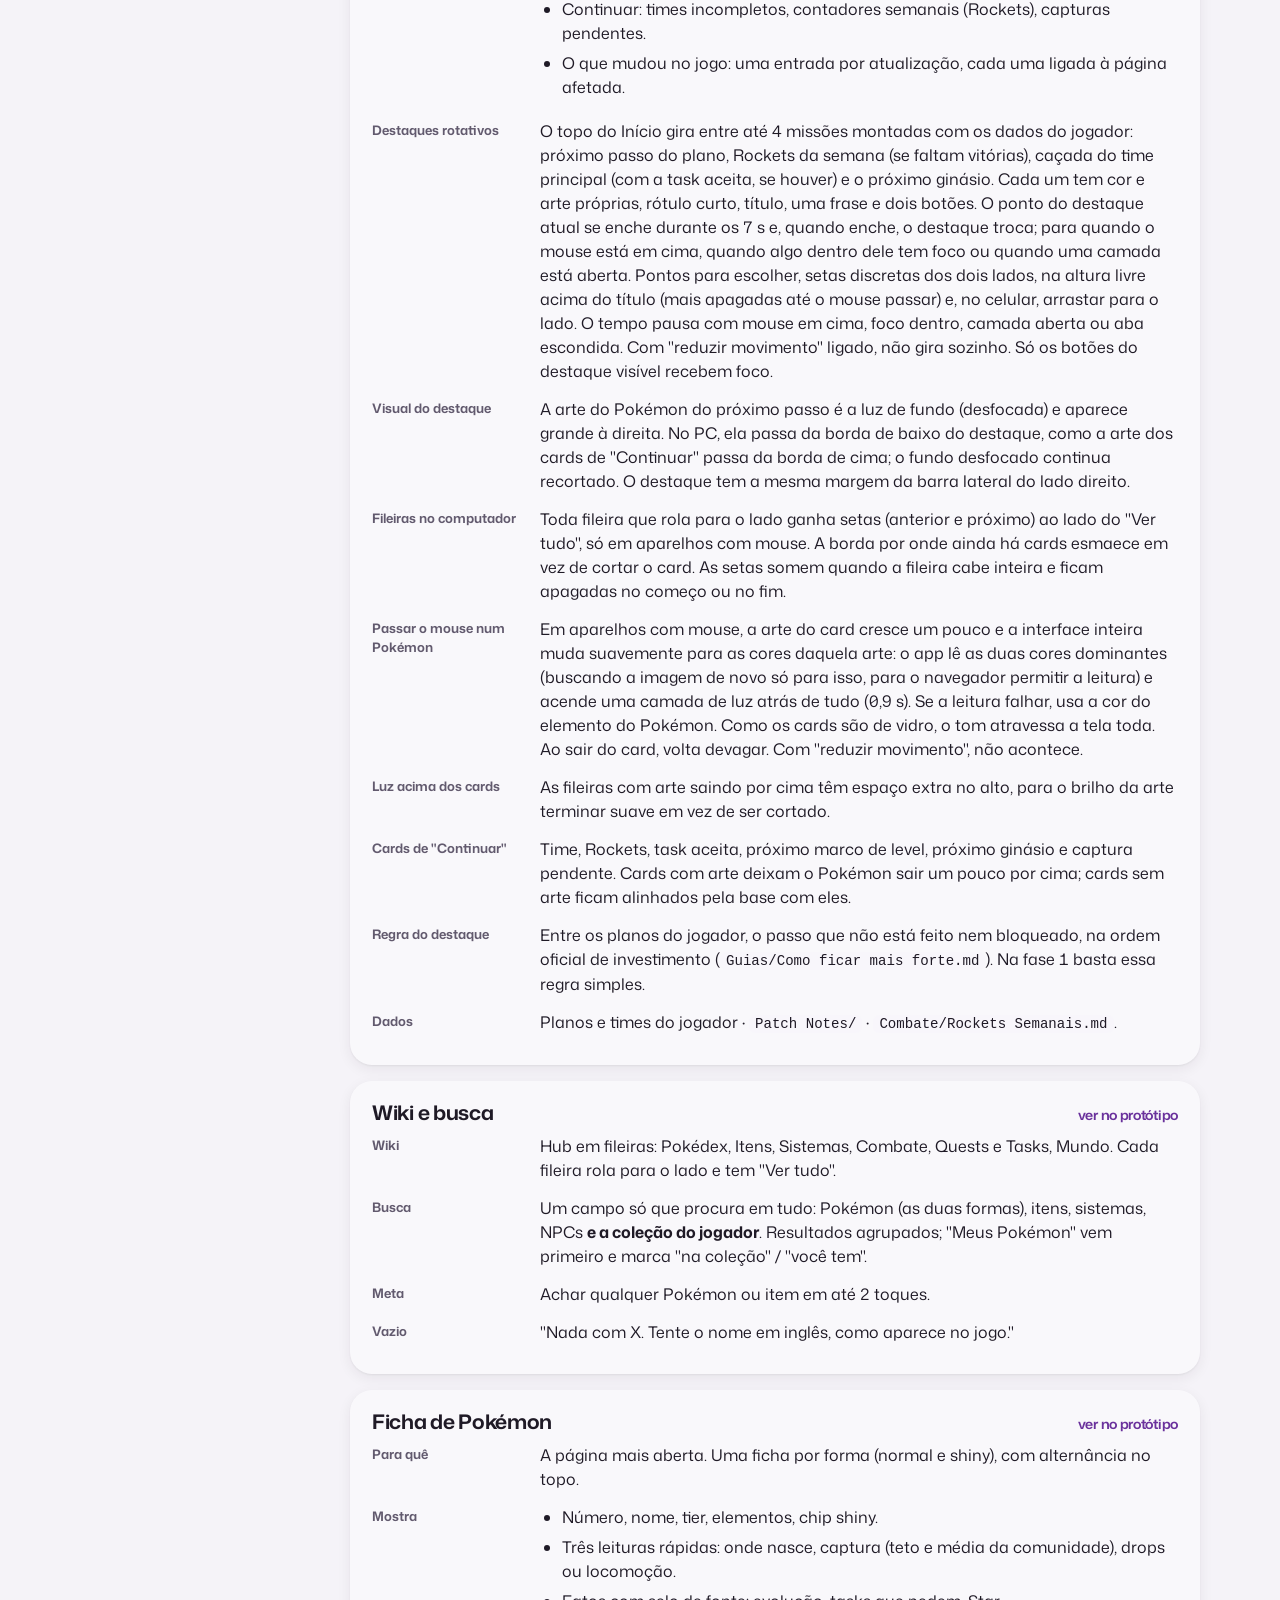
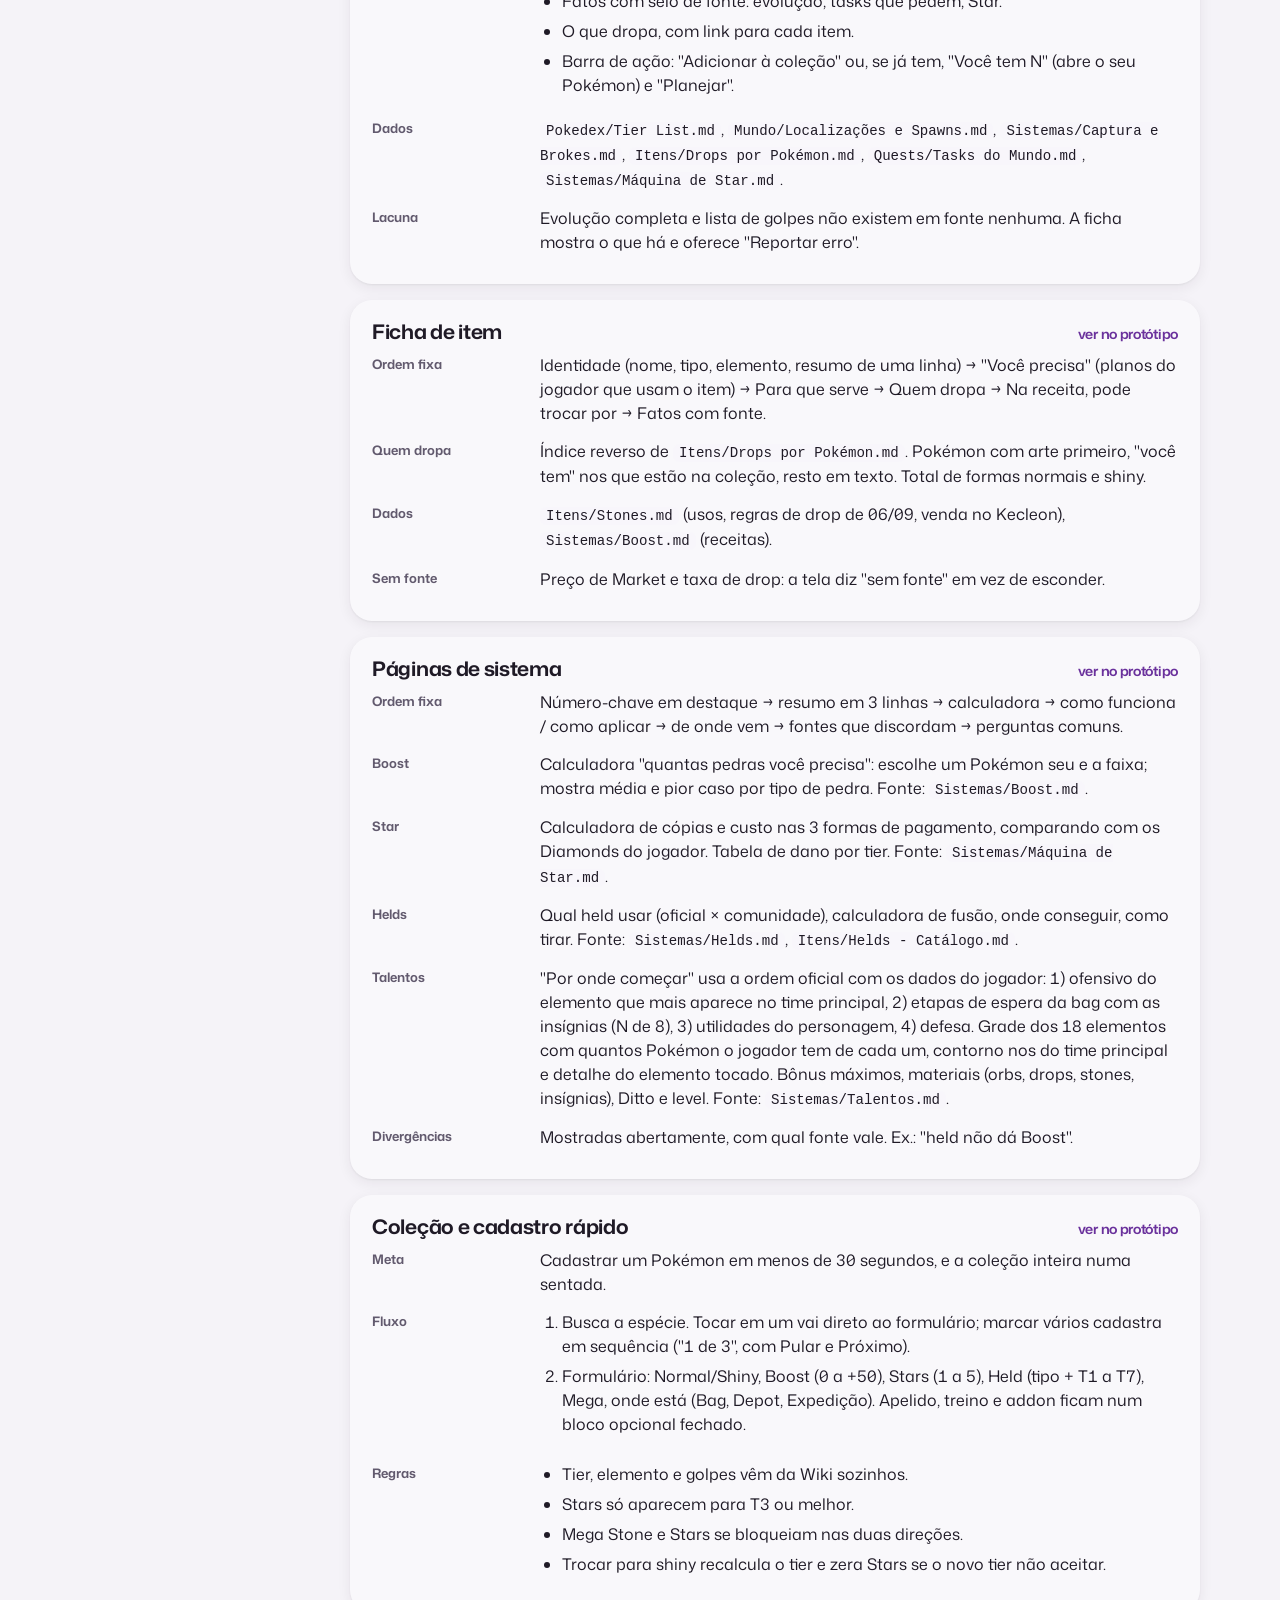
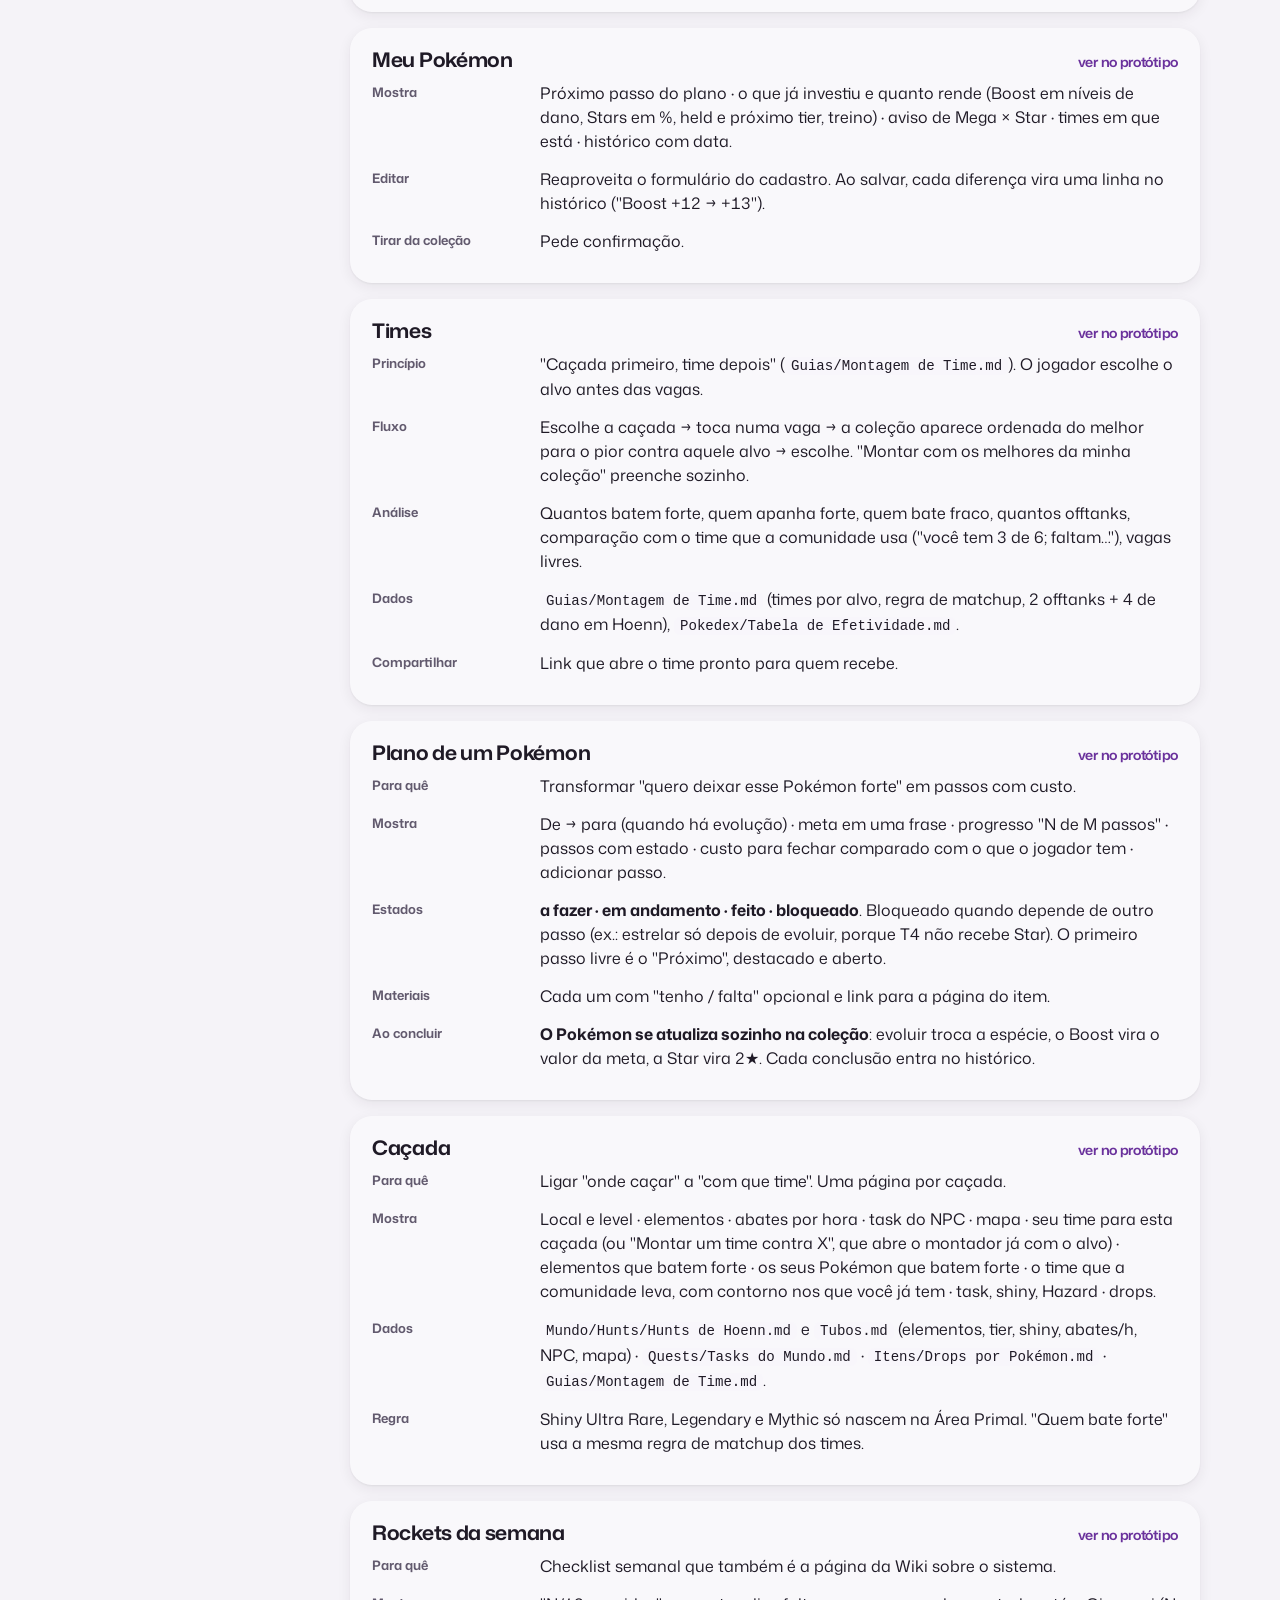
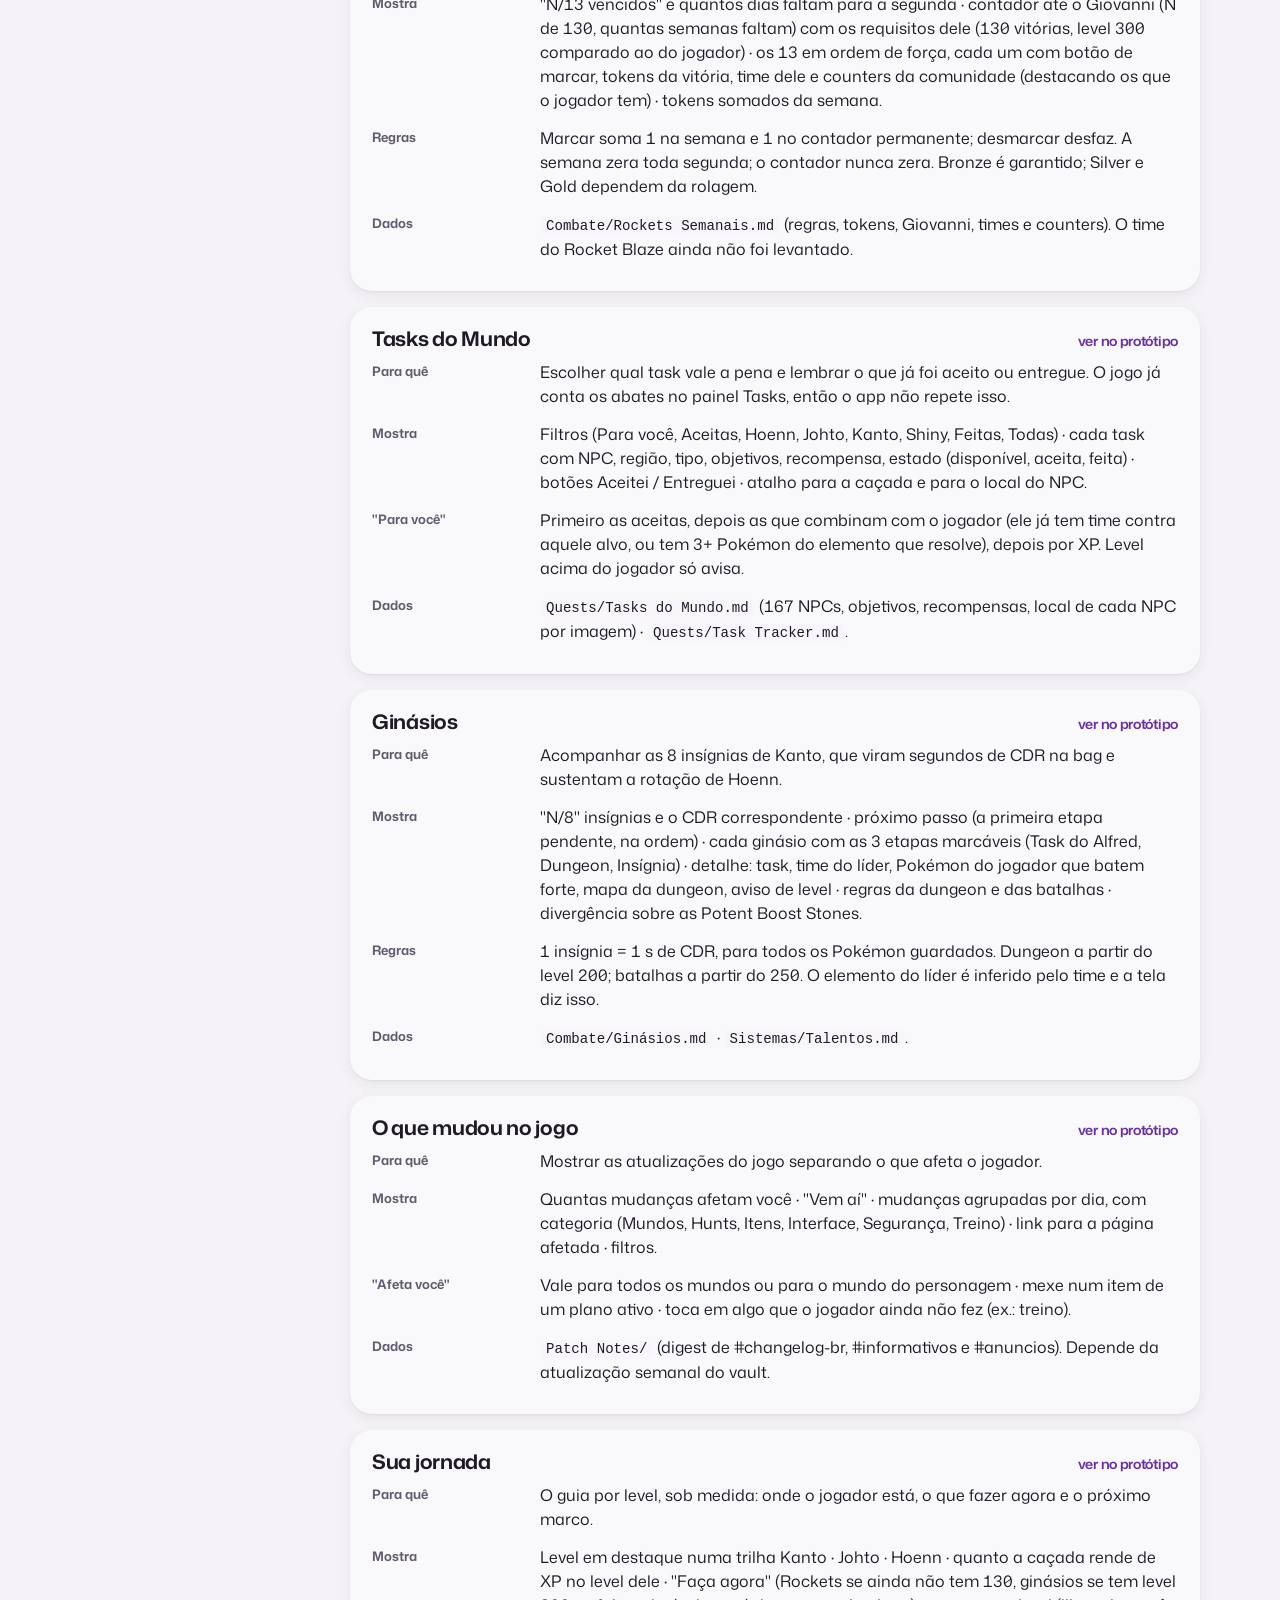
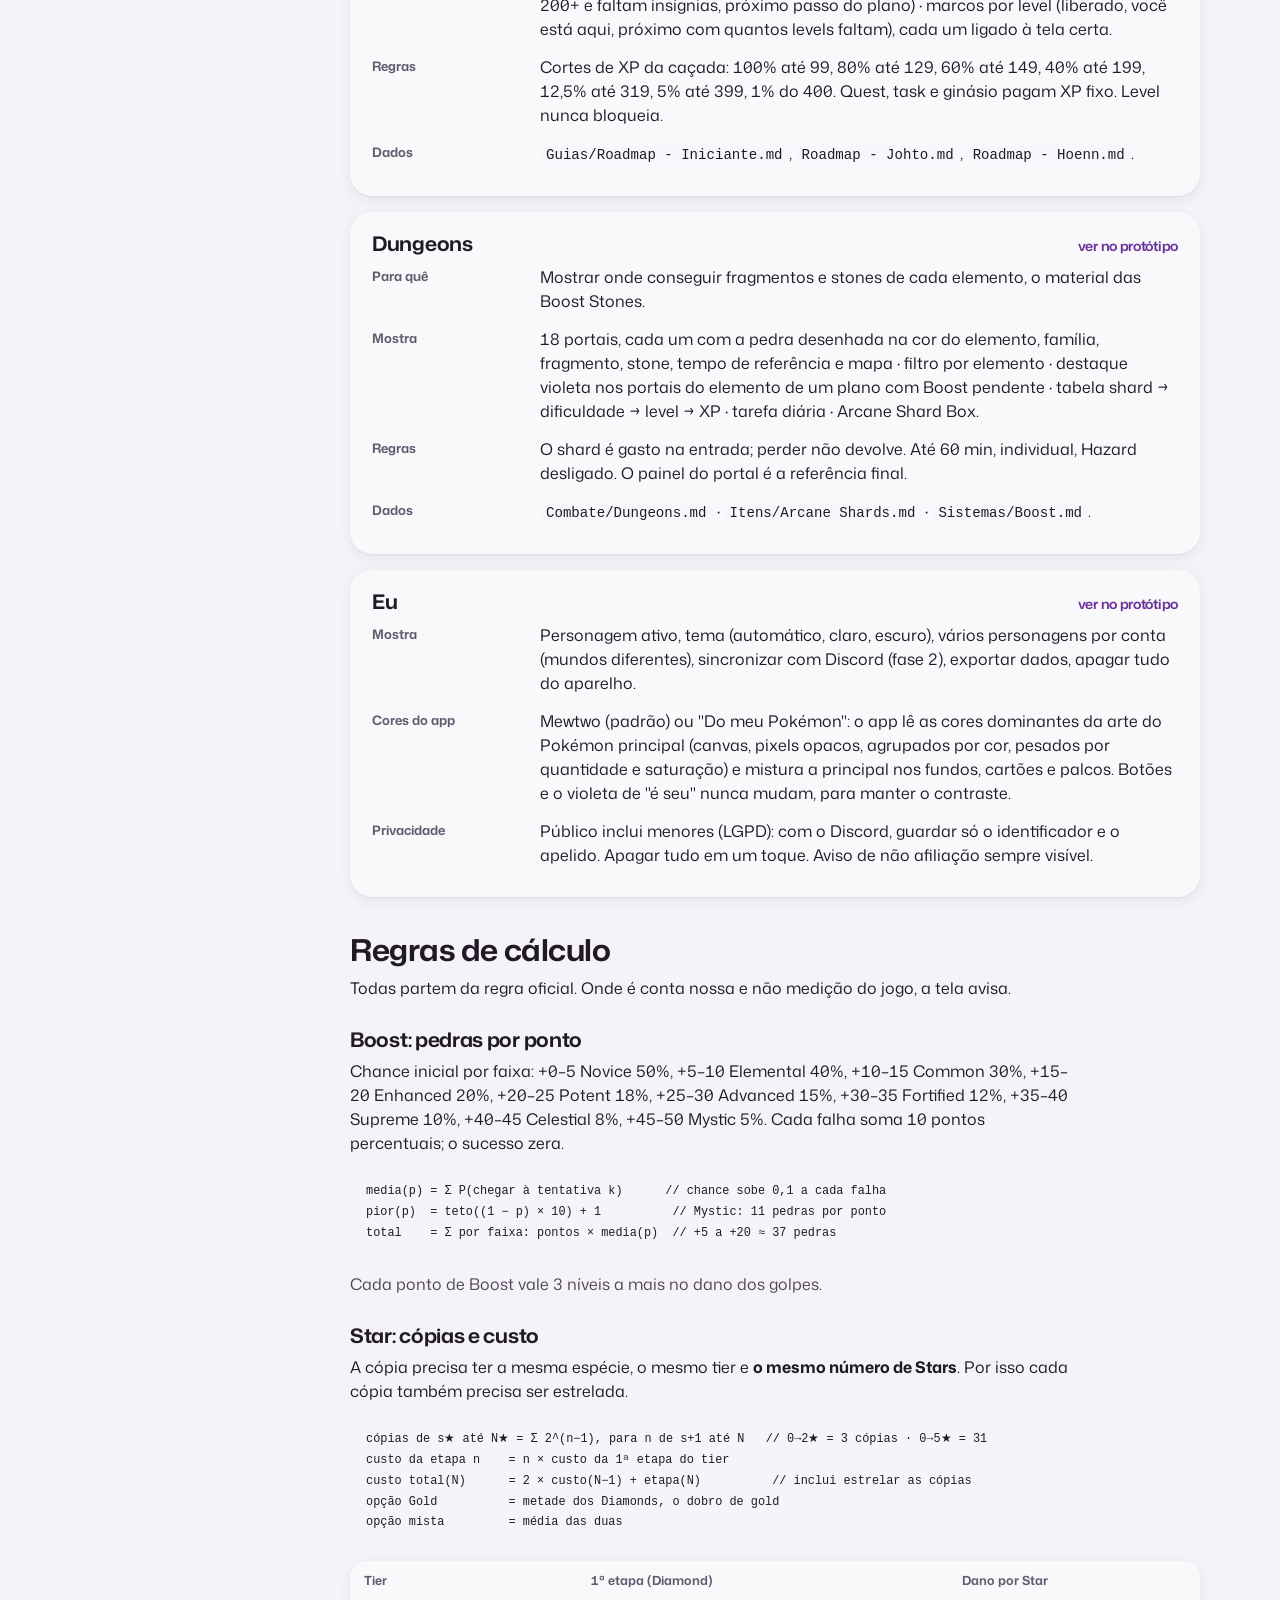
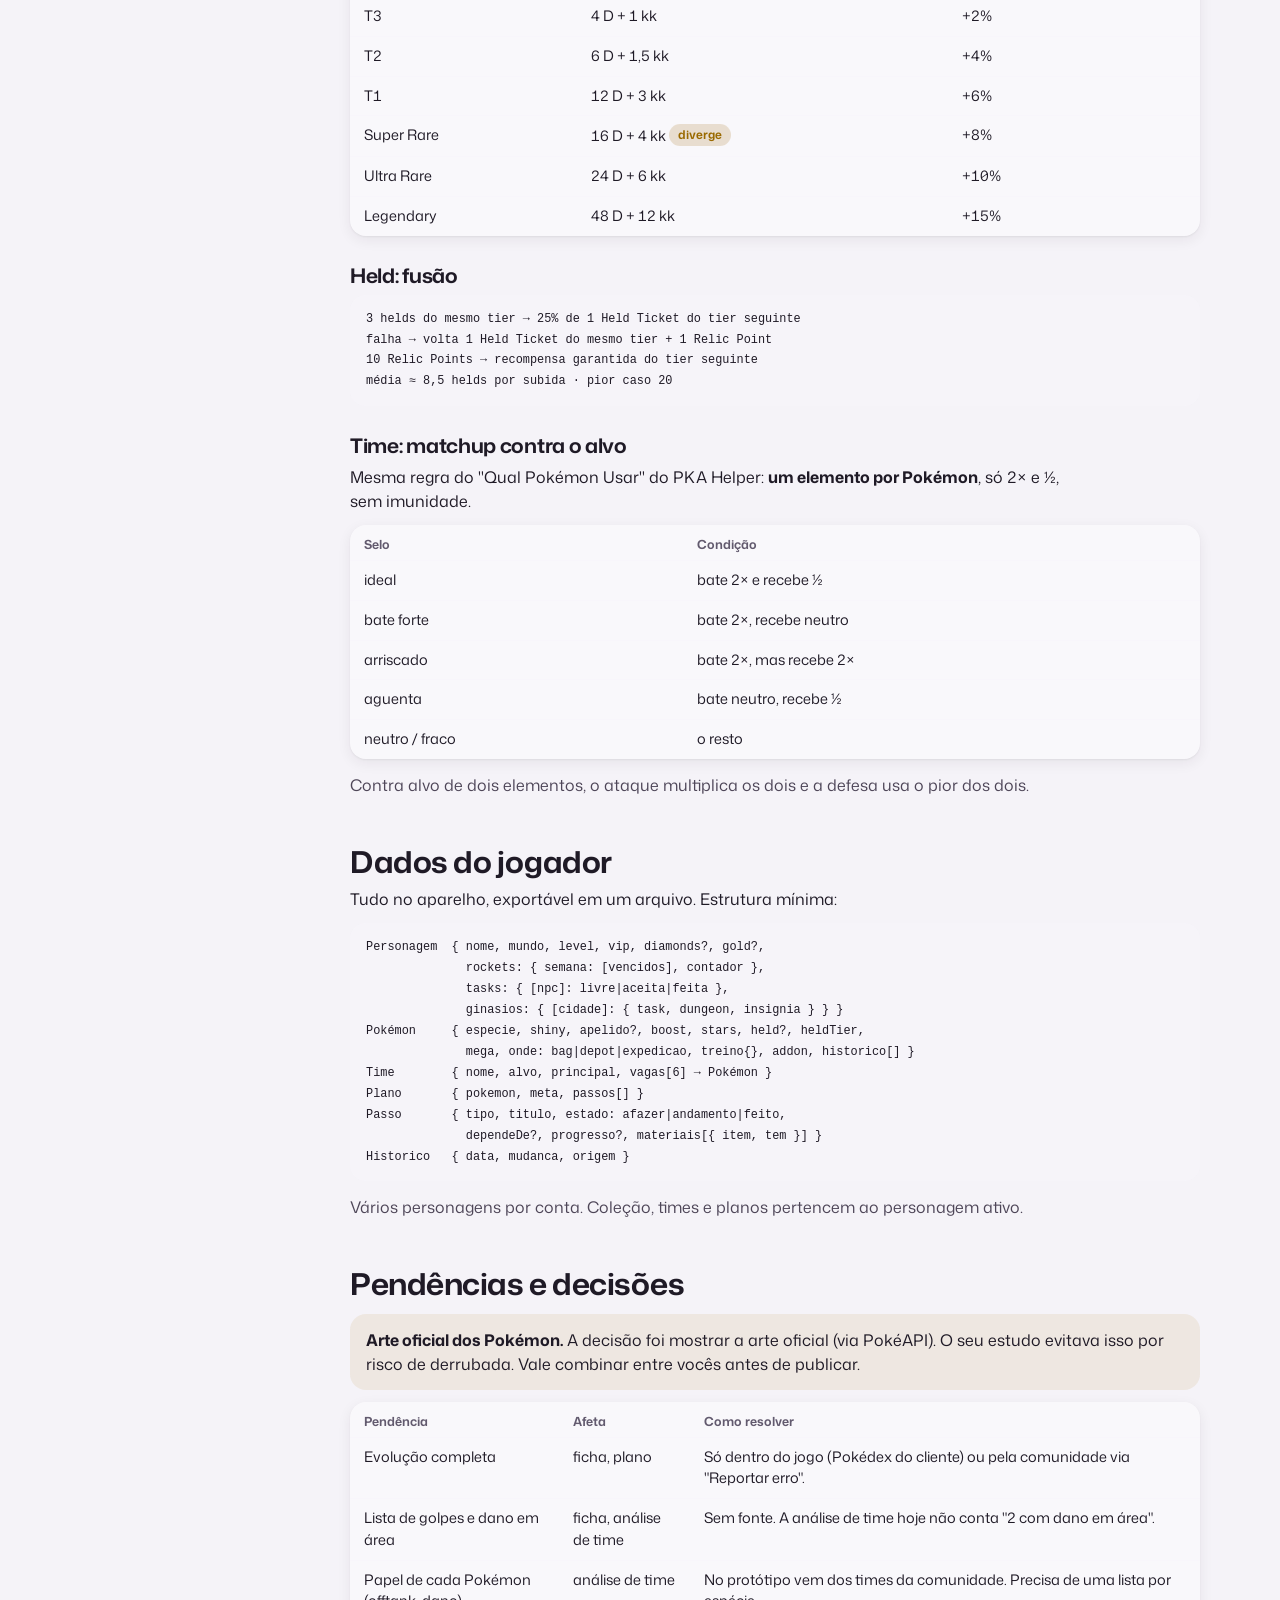
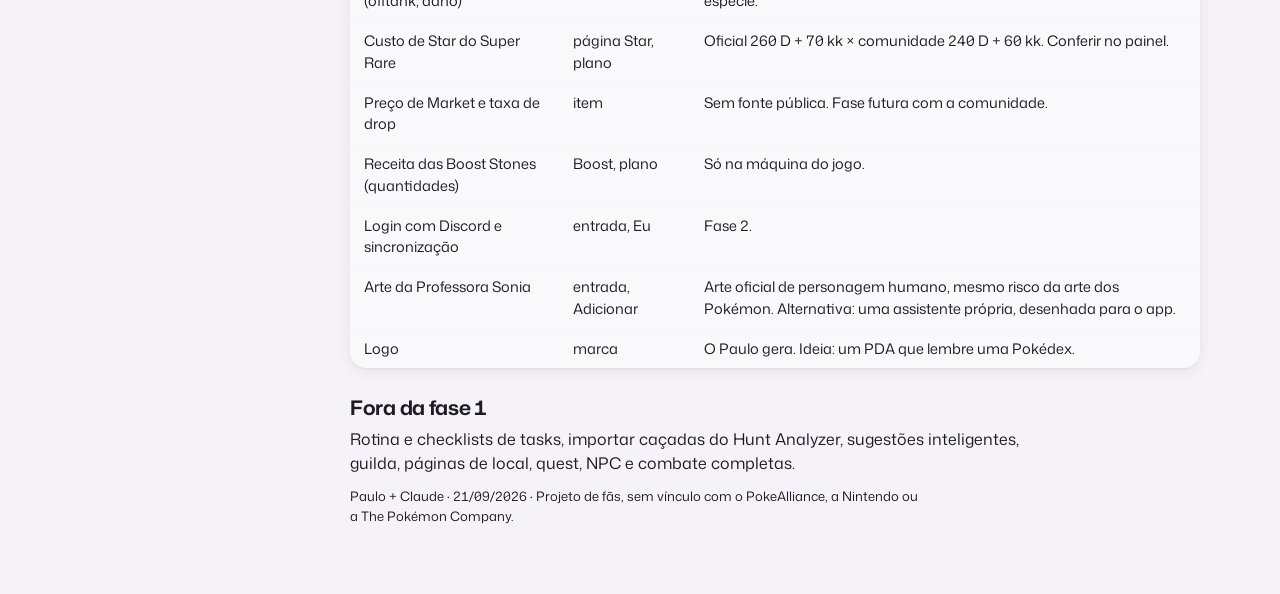
==== commit 5ef42a14: "Shiny border only" ====
--- a/guia.html
+++ b/guia.html
@@ -13,7 +13,7 @@
     aplica(); mq.addEventListener('change', aplica);
   })();
 </script>
-<link rel="stylesheet" href="estilo.css?v=1790015673">
+<link rel="stylesheet" href="estilo.css?v=1790016136">
 <style>
   body { padding: 0 16px; }
   .doc { max-width: 1120px; margin: 0 auto; display: grid; grid-template-columns: 1fr; gap: 40px; padding-block: 40px 96px; }
@@ -156,7 +156,7 @@
         <li><b>18 elementos</b> com cor própria (<code>--el-fire</code>, <code>--el-water</code>…). A cor aparece no ponto dos chips e no brilho atrás da arte.</li>
         <li><b>Shiny:</b> auréola iridescente bem desfocada e suave atrás da arte (desfoque grande, pouca intensidade) e chip com brilho. Respeita o "reduzir movimento" do aparelho.</li>
         <li><b>Fundo com cor e textura:</b> o fundo das telas não é chapado. Quatro brilhos grandes (violeta no alto à direita, azul à esquerda, rosa embaixo, verde leve no alto) e uma textura de tecido de malha bem discreta por cima (laçadas de 8 px com luz e sombra, mais um grão fino), desenhada em código, sem imagem. Tudo fixo enquanto a página rola, atrás do conteúdo, para os cards se destacarem. Versões próprias para o tema claro.</li>
-        <li><b>Shiny em destaque:</b> todo card de Pokémon shiny (Pokédex, coleção, fileiras) tem fundo iridescente, contorno de arco-íris que gira devagar e o nome em degradê. Com "reduzir movimento", o contorno fica parado.</li>
+        <li><b>Shiny em destaque:</b> todo card de Pokémon shiny (Pokédex, coleção, fileiras) tem só a borda colorida, com o mesmo degradê do chip "Shiny" (amarelo, rosa, azul). A cor desliza devagar pela borda e a borda pulsa de leve (6 s e 3,2 s). O fundo do card fica normal; o nome continua em degradê. Com "reduzir movimento", a borda fica parada.</li>
         <li><b>Cards da Wiki com imagem:</b> todo card de seção tem uma imagem e fundo na cor dela: itens com a pedra ou peça desenhada na cor do elemento, sistemas com o número-símbolo (+50, 5★, T7), combate, quests e mundo com a arte de um Pokémon ligado ao tema.</li>
         <li><b>Movimento:</b> tudo entra aos poucos. Ao trocar de aba, título, fileiras e cards surgem em sequência (subindo 16 px, saindo de um leve desfoque, 0,9 s, 65 ms entre um e outro). Toda camada aberta faz o mesmo com o próprio conteúdo. Trocar tema ou paleta faz uma transição de cor de 0,8 s em tudo. Com "reduzir movimento", nada disso acontece.</li>
         <li><b>Transições entre estados:</b> toda troca de aba e toda mudança dentro de uma camada (trocar alvo, escolher Pokémon, calculadoras, plano) usa a transição nativa do navegador: o estado antigo desbota e desfoca (0,4–0,5 s) e o novo entra por cima (0,6–0,7 s). A arte do alvo no montador de time desliza e se transforma de um Pokémon no outro no mesmo lugar. O topo colorido das camadas termina em degradê, sem corte. Sem suporte do navegador ou com "reduzir movimento", a troca é direta.</li>
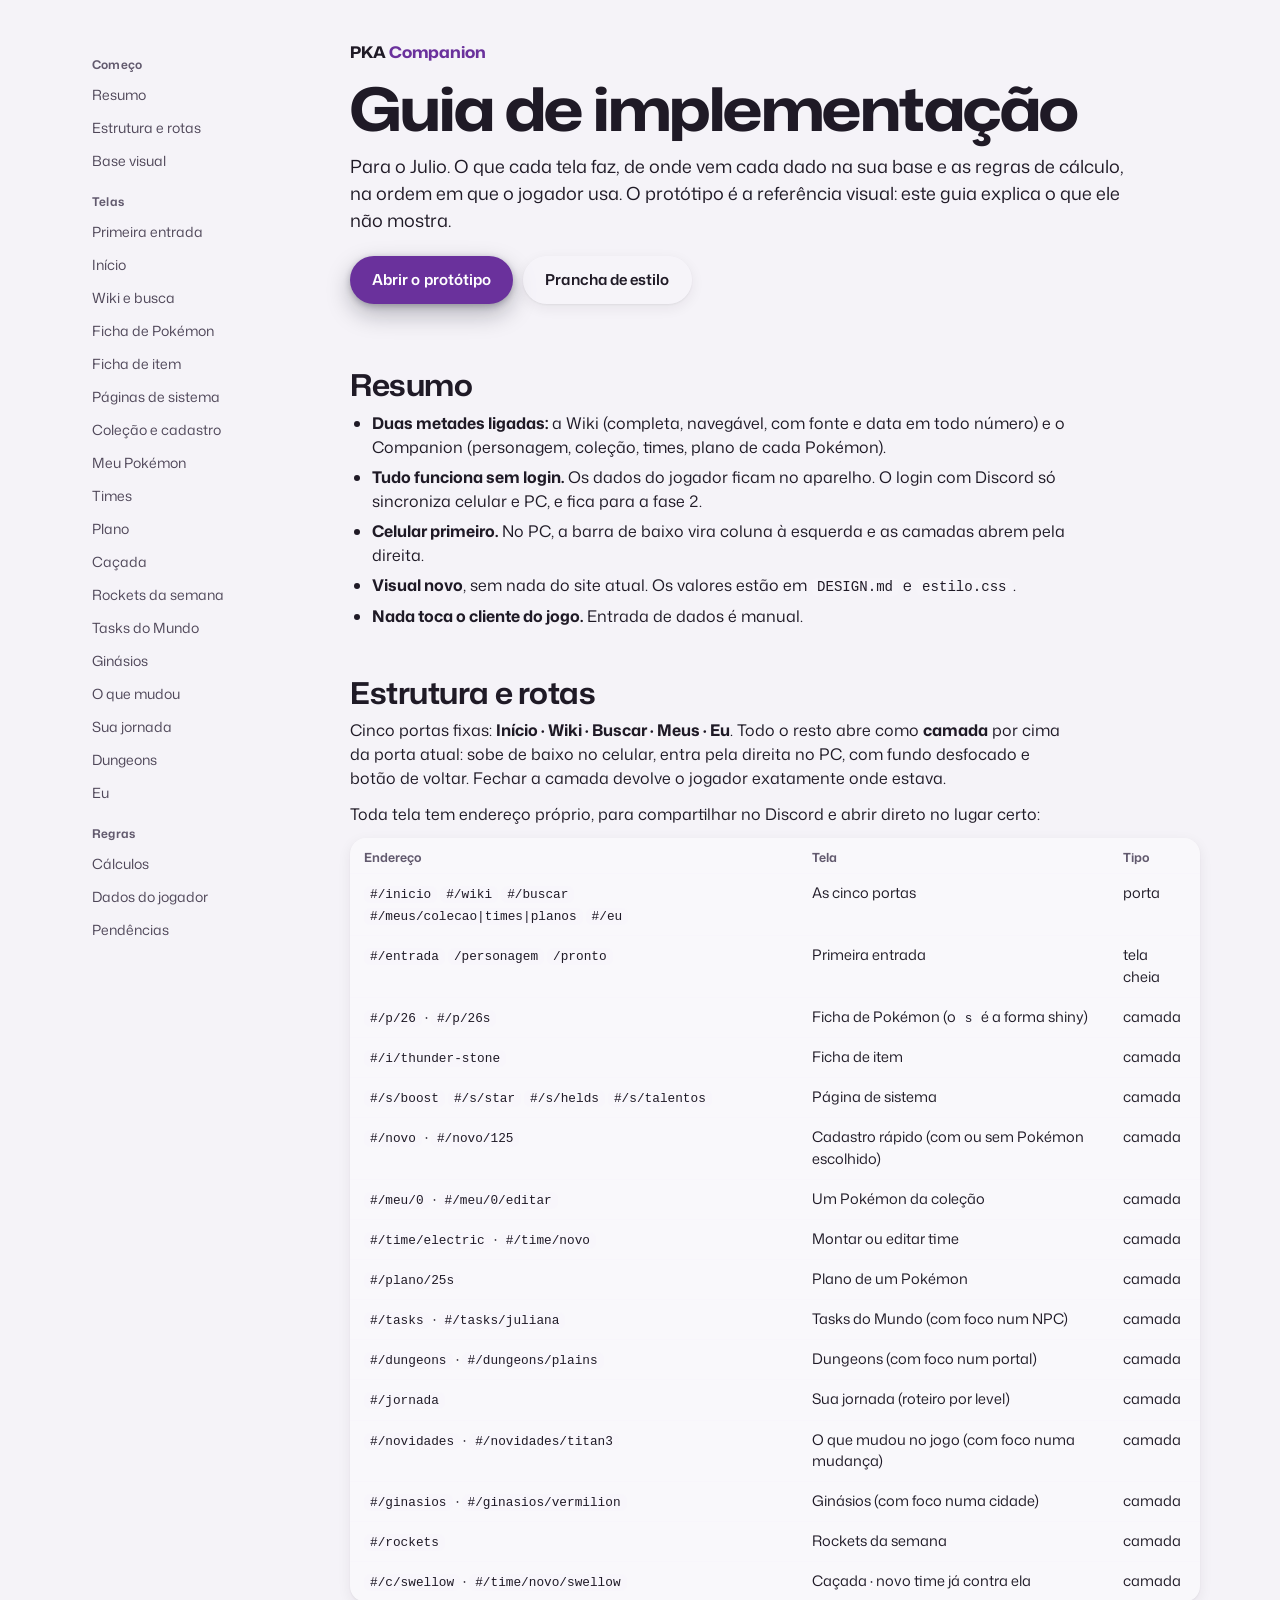
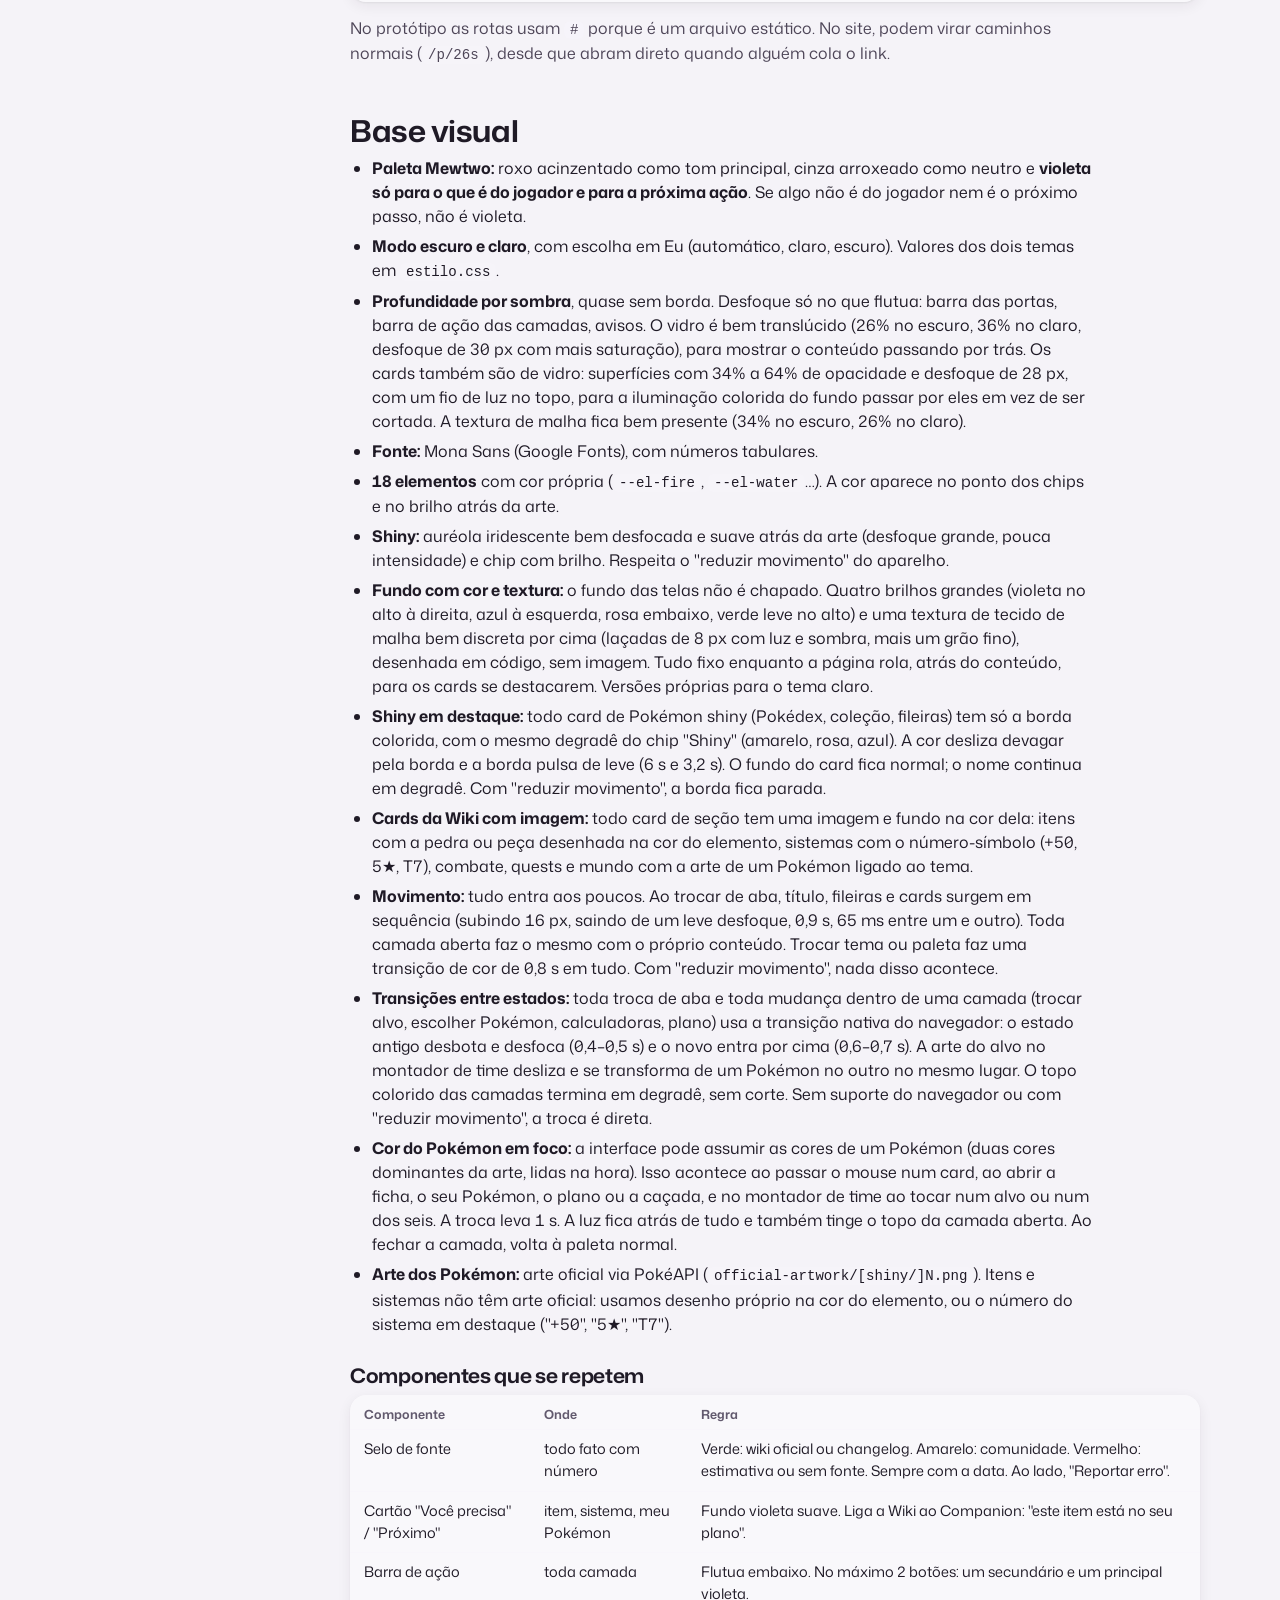
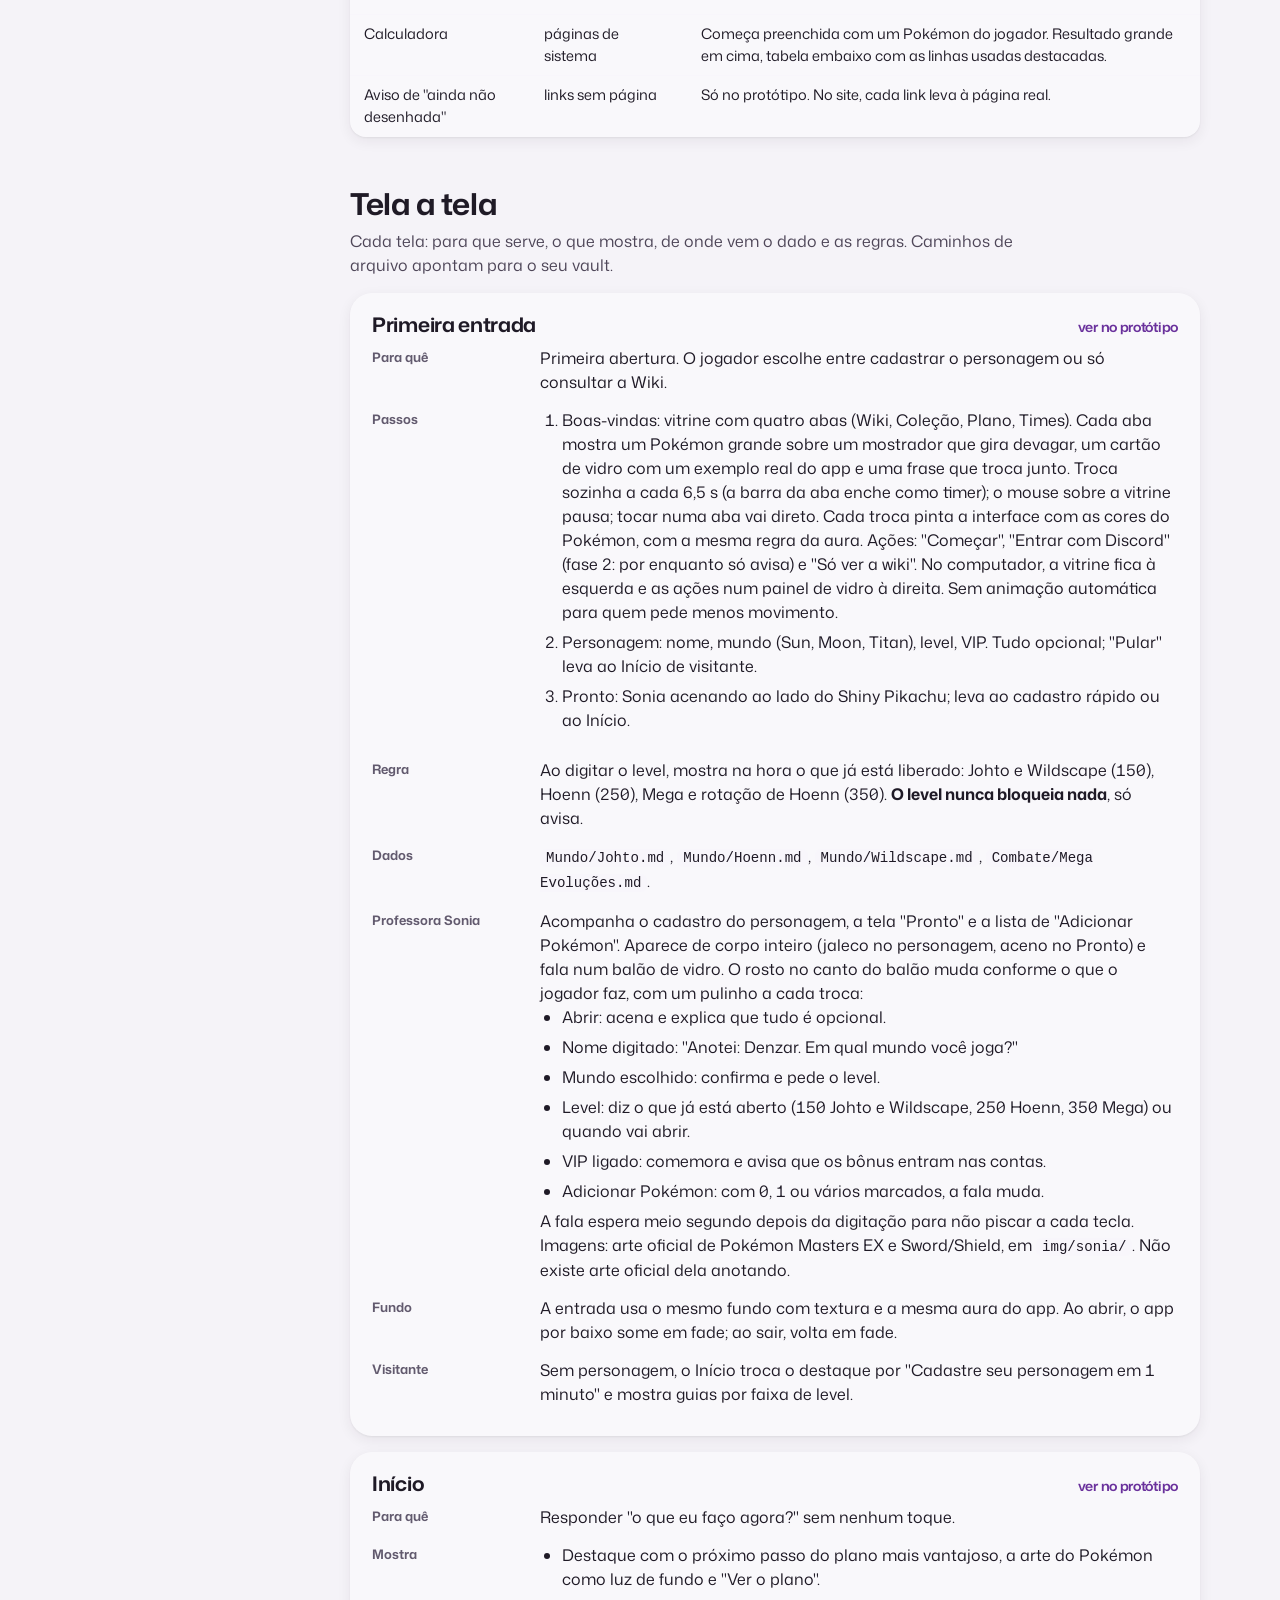
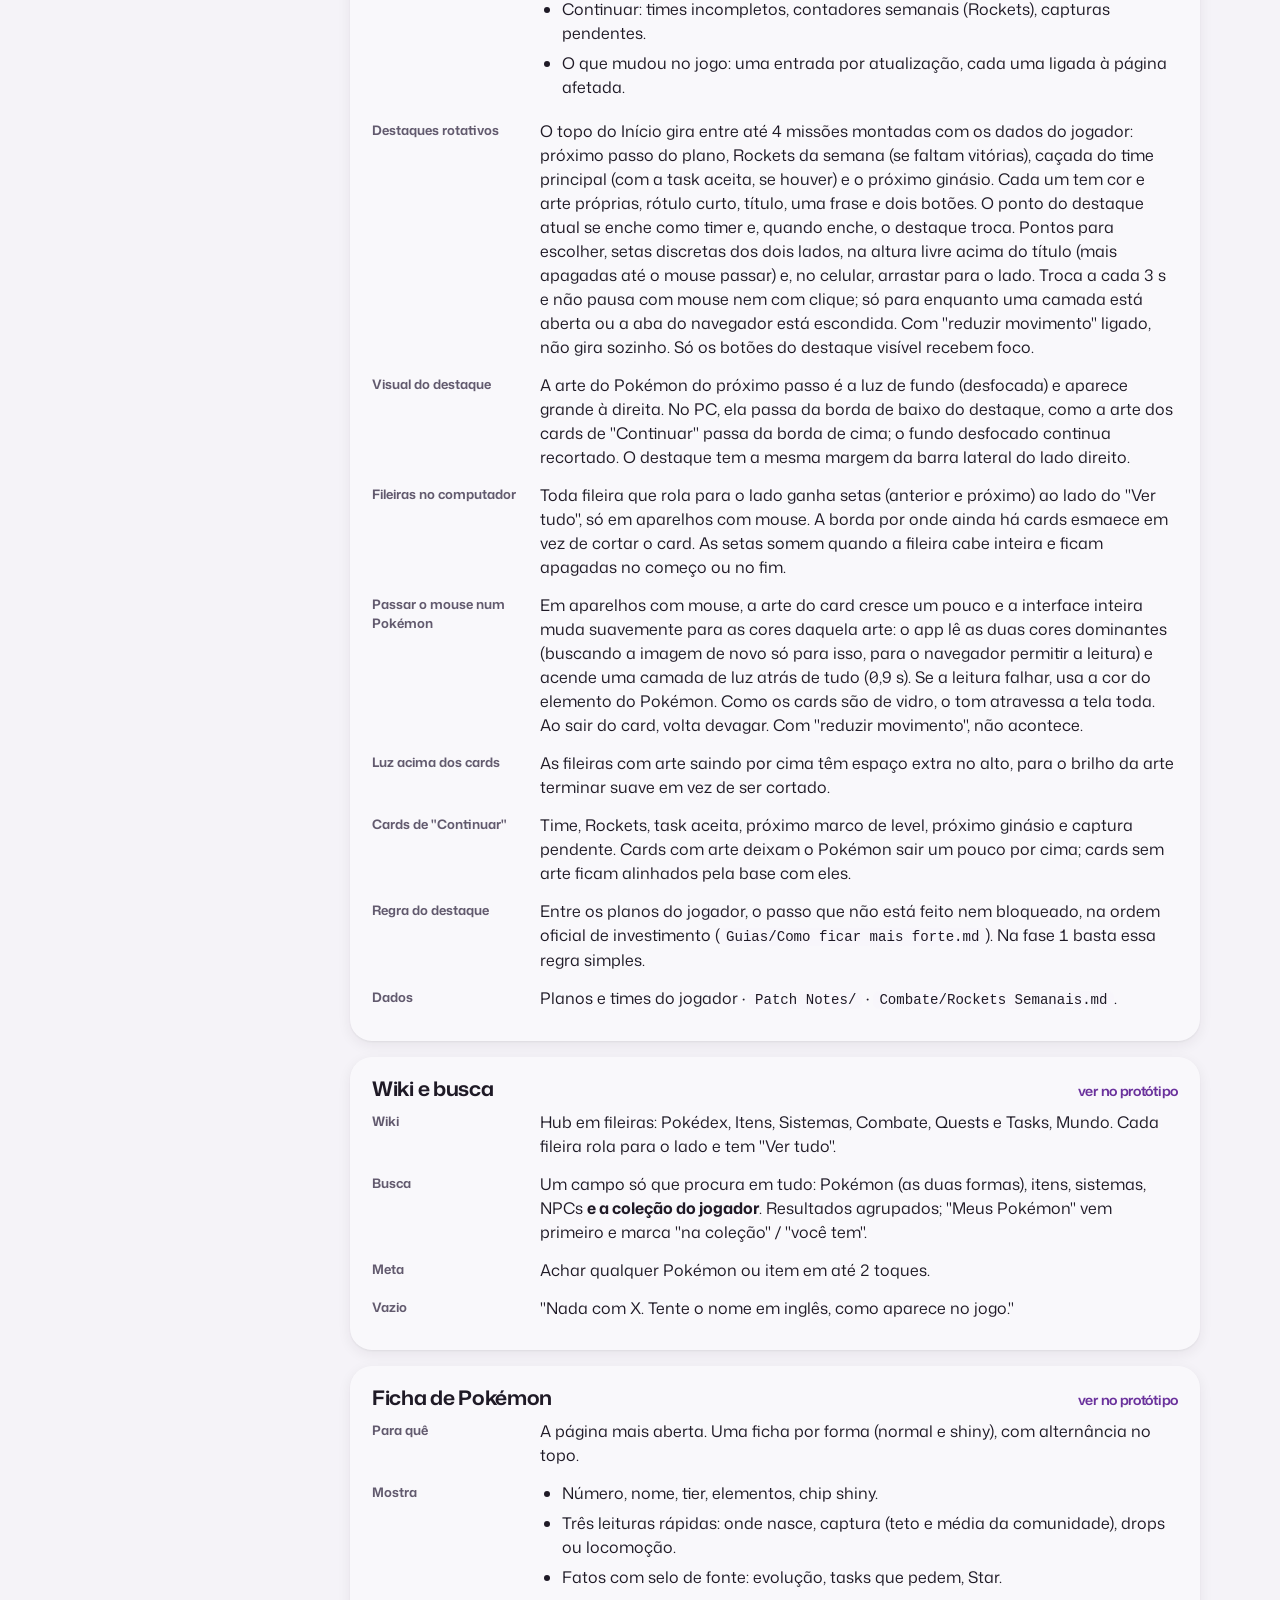
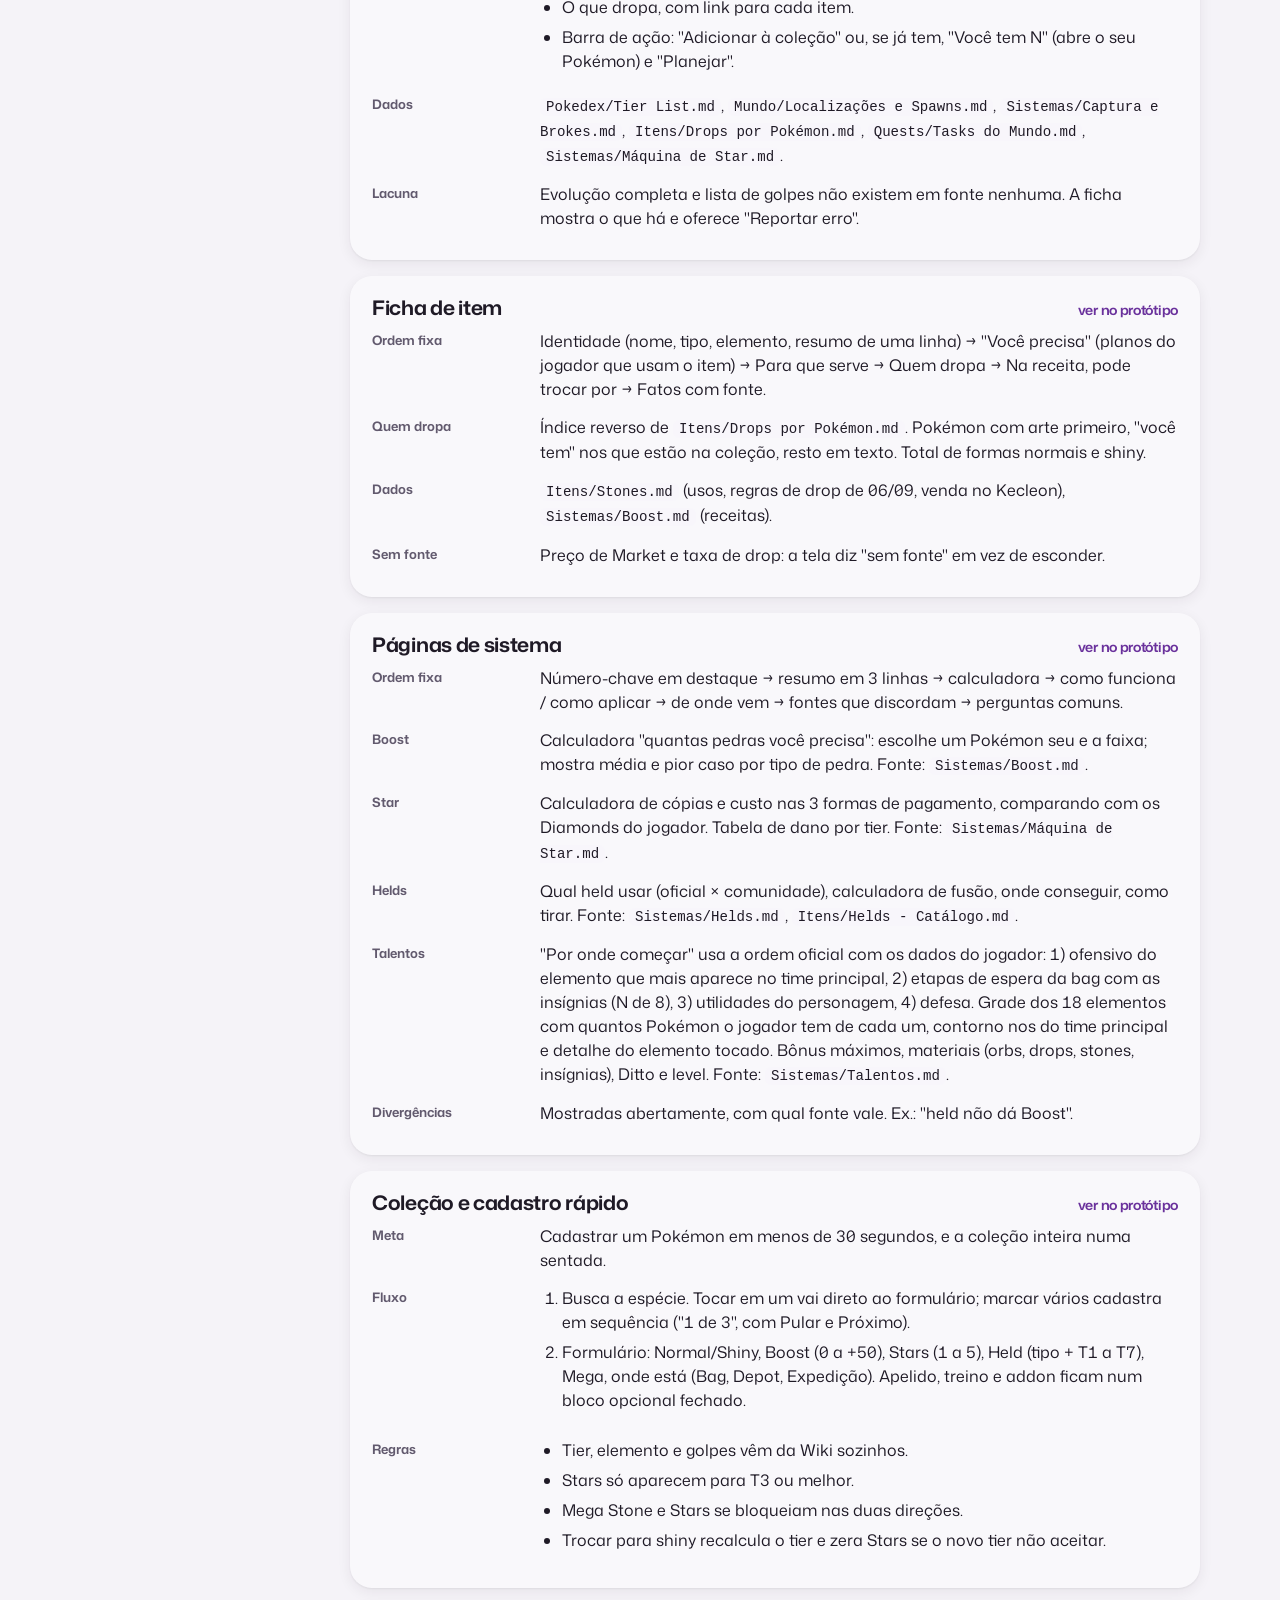
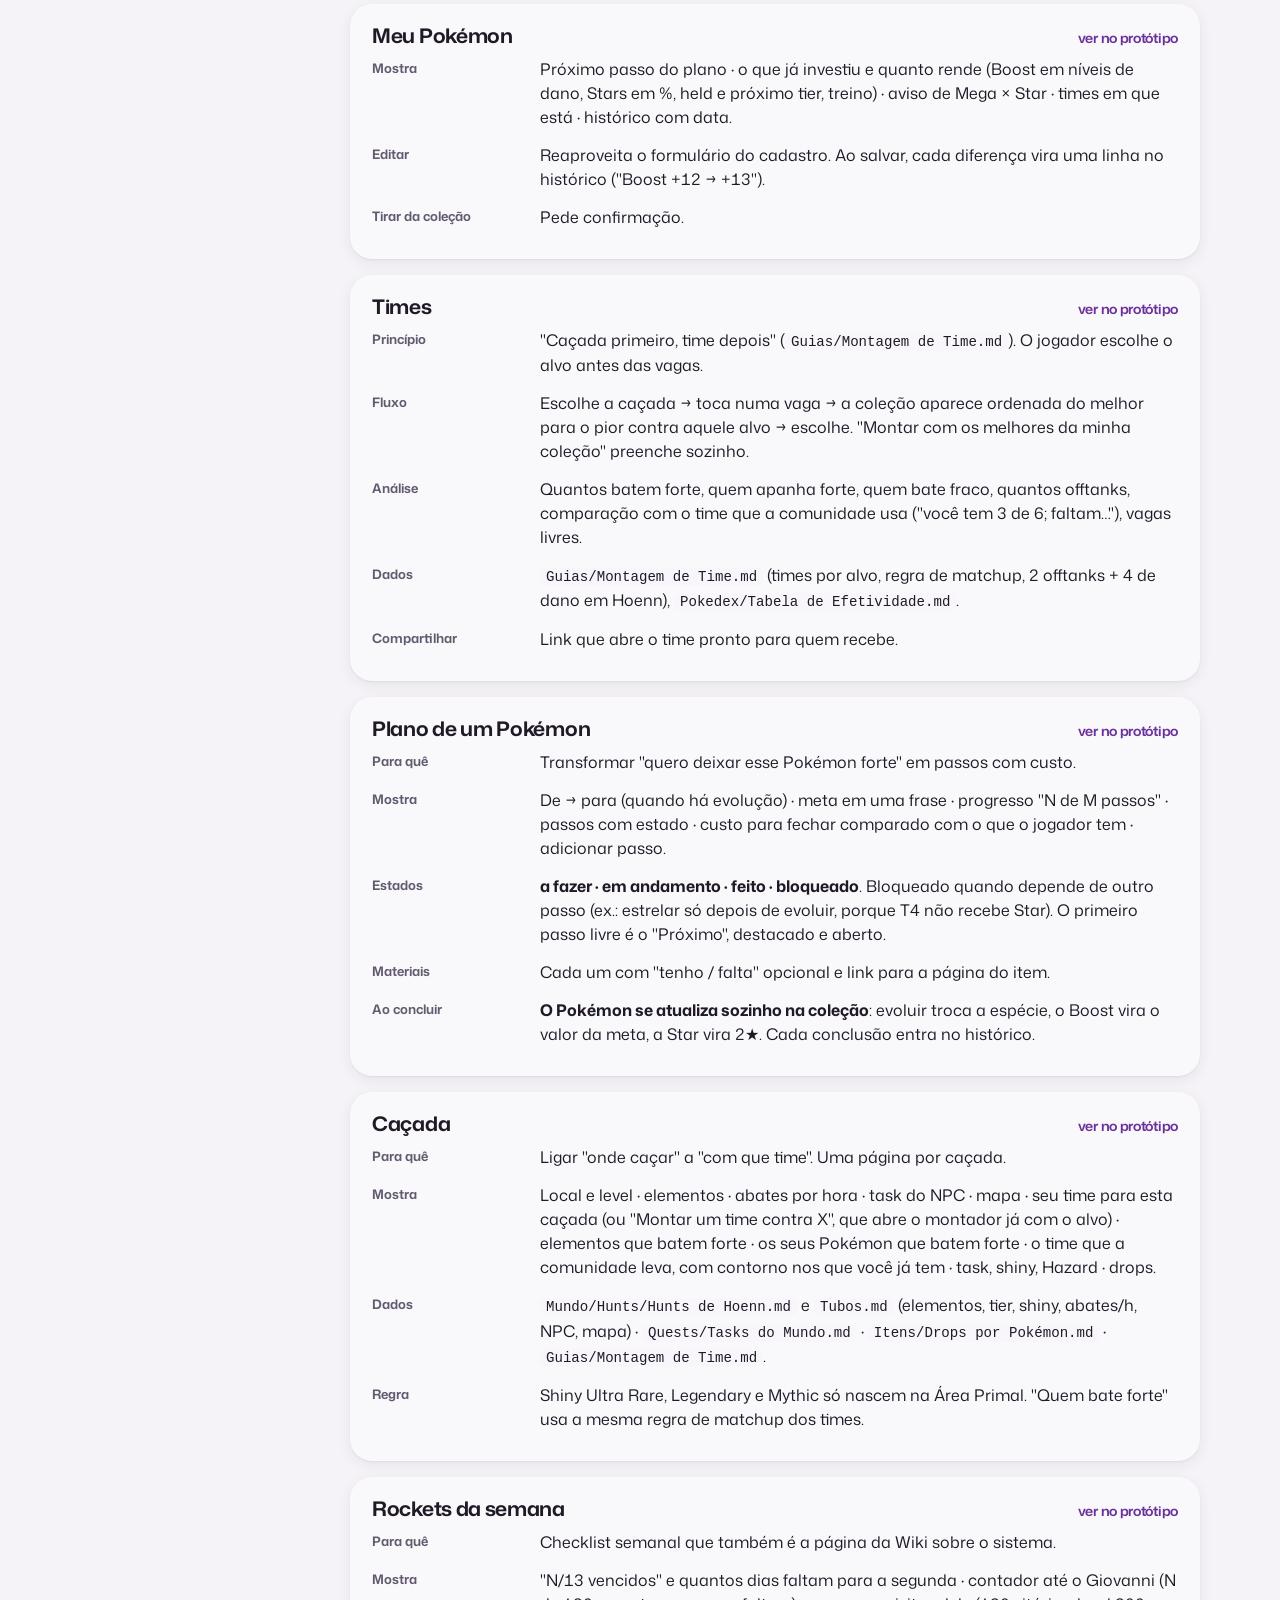
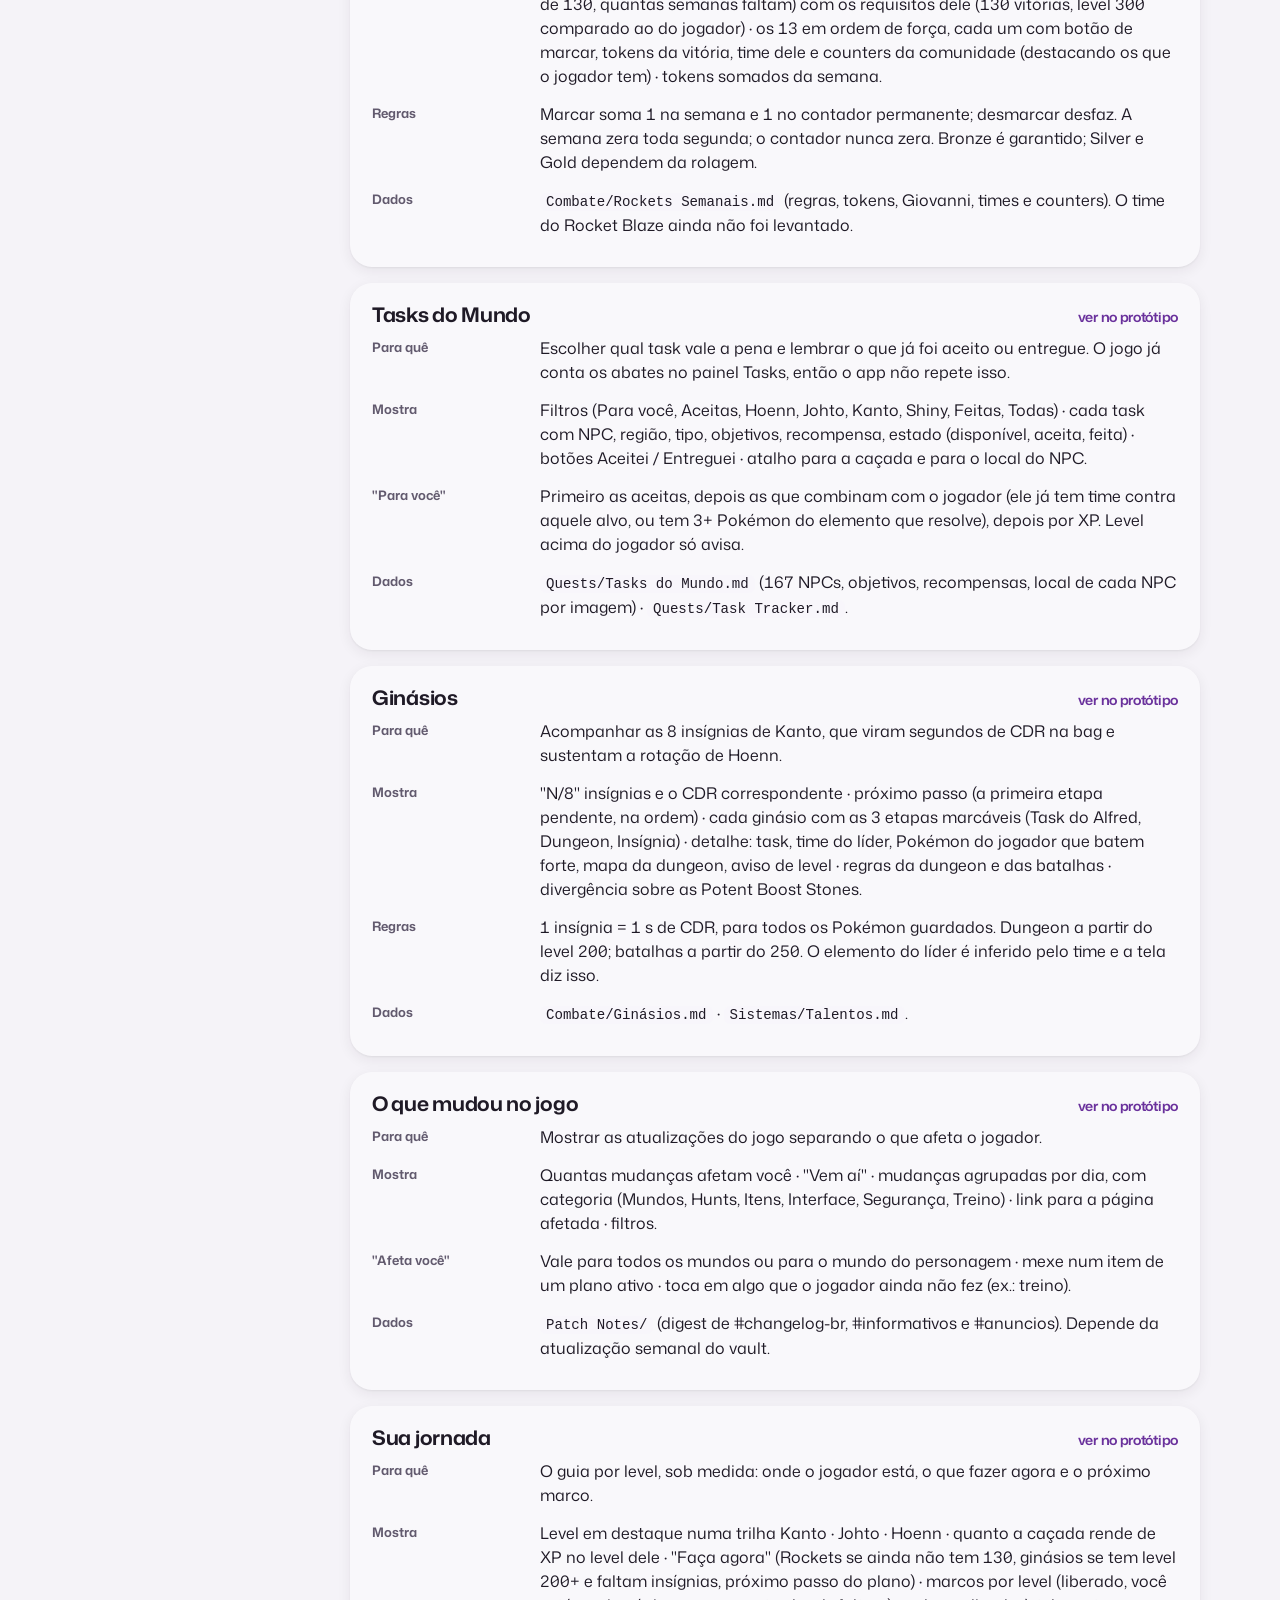
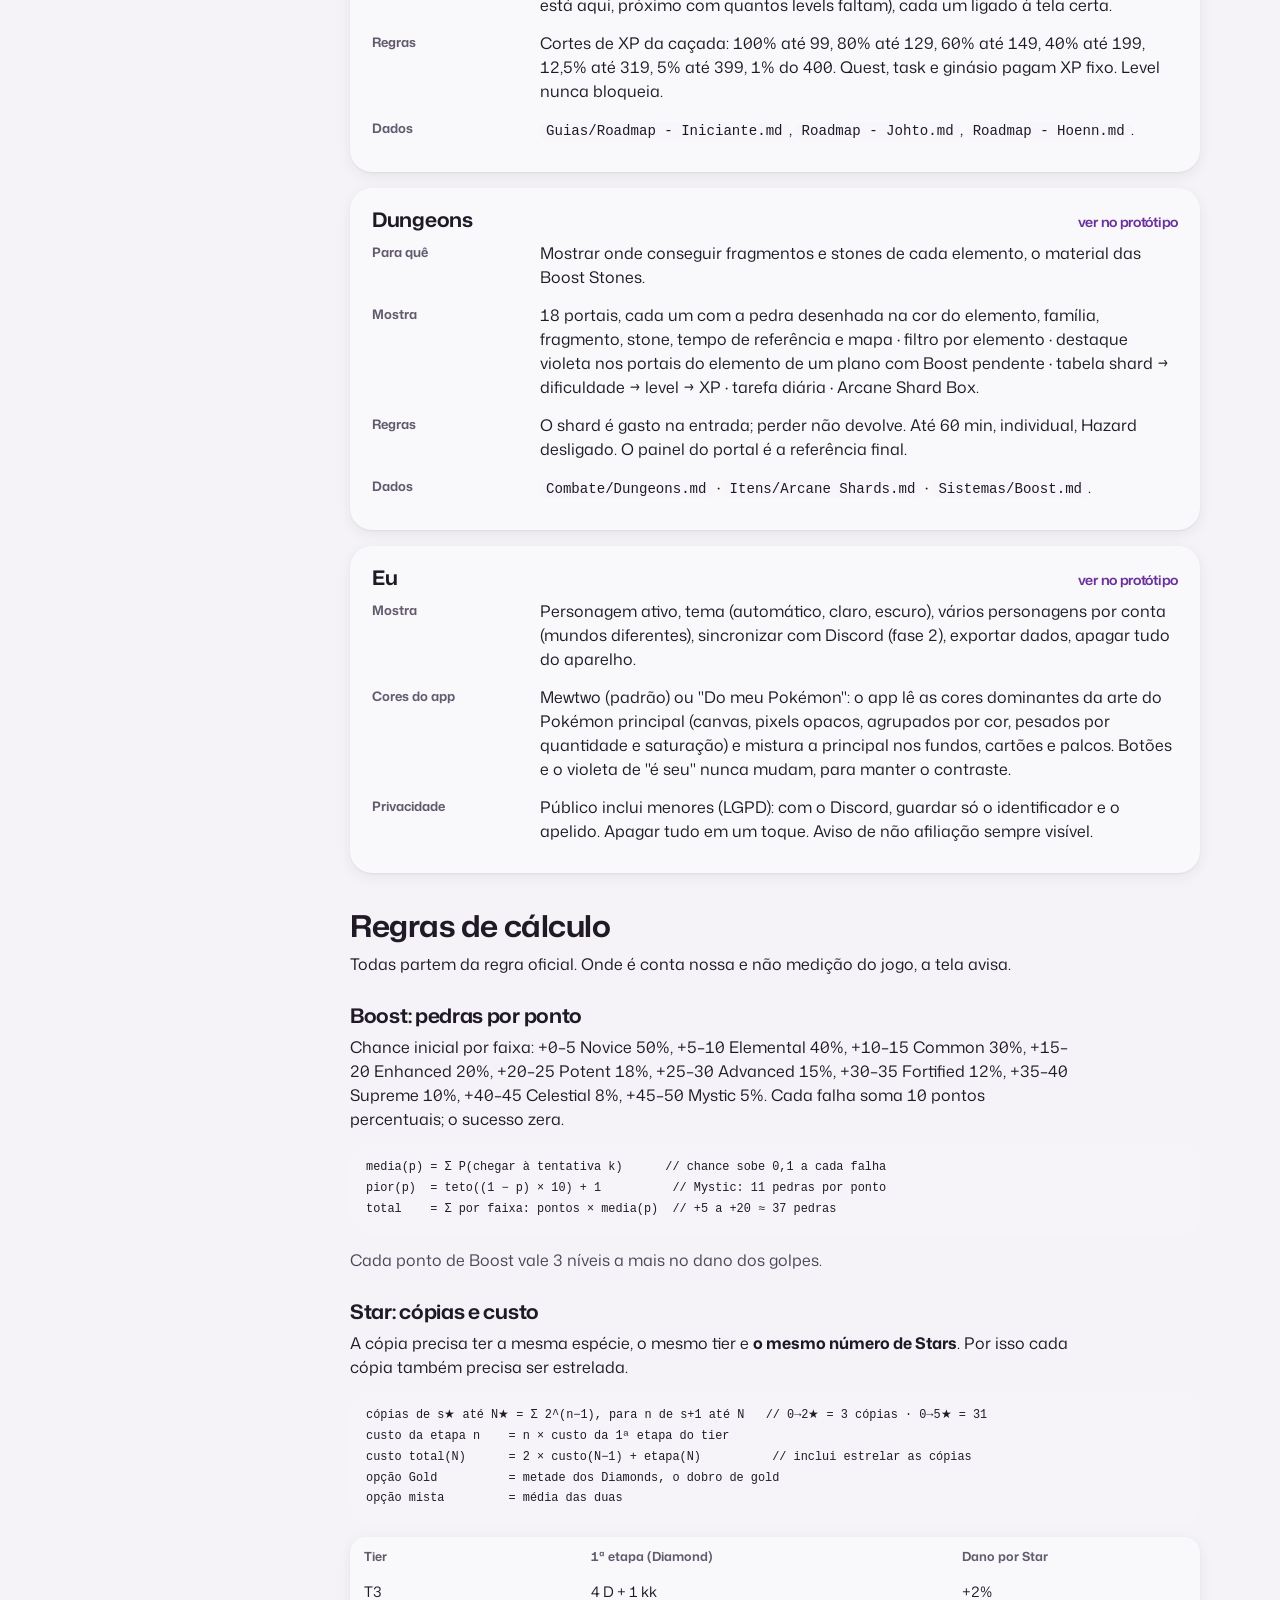
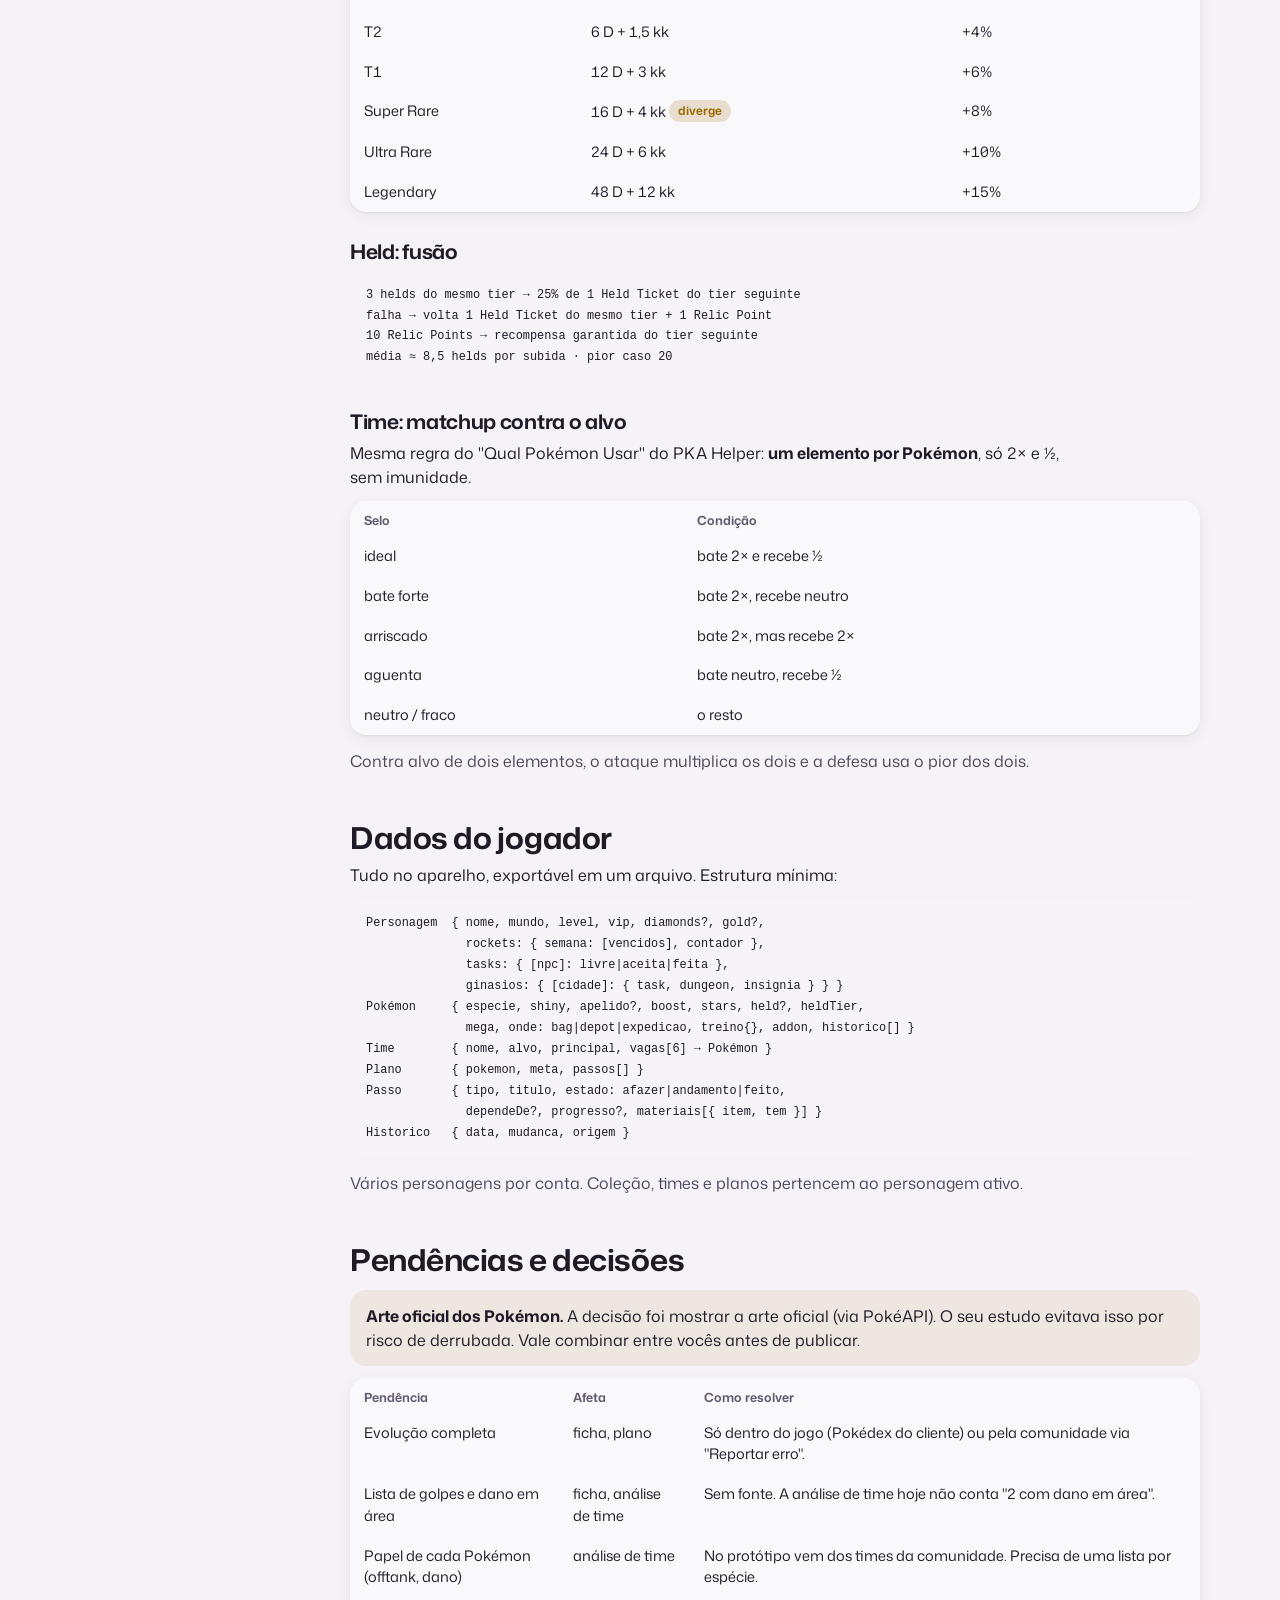
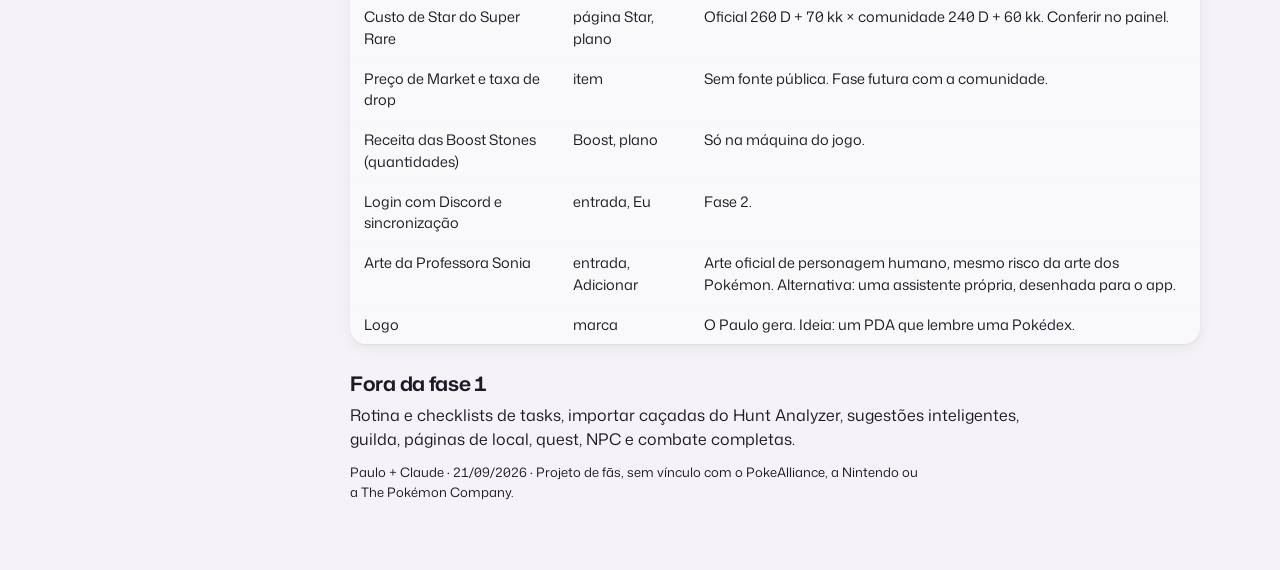
==== commit e3061c77: "Carousel 3s" ====
--- a/guia.html
+++ b/guia.html
@@ -13,7 +13,7 @@
     aplica(); mq.addEventListener('change', aplica);
   })();
 </script>
-<link rel="stylesheet" href="estilo.css?v=1790016136">
+<link rel="stylesheet" href="estilo.css?v=1790016251">
 <style>
   body { padding: 0 16px; }
   .doc { max-width: 1120px; margin: 0 auto; display: grid; grid-template-columns: 1fr; gap: 40px; padding-block: 40px 96px; }
@@ -198,7 +198,7 @@
         <dl>
           <dt>Para quê</dt><dd>Responder "o que eu faço agora?" sem nenhum toque.</dd>
           <dt>Mostra</dt><dd><ul><li>Destaque com o próximo passo do plano mais vantajoso, a arte do Pokémon como luz de fundo e "Ver o plano".</li><li>Continuar: times incompletos, contadores semanais (Rockets), capturas pendentes.</li><li>O que mudou no jogo: uma entrada por atualização, cada uma ligada à página afetada.</li></ul></dd>
-          <dt>Destaques rotativos</dt><dd>O topo do Início gira entre até 4 missões montadas com os dados do jogador: próximo passo do plano, Rockets da semana (se faltam vitórias), caçada do time principal (com a task aceita, se houver) e o próximo ginásio. Cada um tem cor e arte próprias, rótulo curto, título, uma frase e dois botões. O ponto do destaque atual se enche durante os 7 s e, quando enche, o destaque troca; para quando o mouse está em cima, quando algo dentro dele tem foco ou quando uma camada está aberta. Pontos para escolher, setas discretas dos dois lados, na altura livre acima do título (mais apagadas até o mouse passar) e, no celular, arrastar para o lado. O tempo pausa com mouse em cima, foco dentro, camada aberta ou aba escondida. Com "reduzir movimento" ligado, não gira sozinho. Só os botões do destaque visível recebem foco.</dd>
+          <dt>Destaques rotativos</dt><dd>O topo do Início gira entre até 4 missões montadas com os dados do jogador: próximo passo do plano, Rockets da semana (se faltam vitórias), caçada do time principal (com a task aceita, se houver) e o próximo ginásio. Cada um tem cor e arte próprias, rótulo curto, título, uma frase e dois botões. O ponto do destaque atual se enche como timer e, quando enche, o destaque troca. Pontos para escolher, setas discretas dos dois lados, na altura livre acima do título (mais apagadas até o mouse passar) e, no celular, arrastar para o lado. Troca a cada 3 s e não pausa com mouse nem com clique; só para enquanto uma camada está aberta ou a aba do navegador está escondida. Com "reduzir movimento" ligado, não gira sozinho. Só os botões do destaque visível recebem foco.</dd>
           <dt>Visual do destaque</dt><dd>A arte do Pokémon do próximo passo é a luz de fundo (desfocada) e aparece grande à direita. No PC, ela passa da borda de baixo do destaque, como a arte dos cards de "Continuar" passa da borda de cima; o fundo desfocado continua recortado. O destaque tem a mesma margem da barra lateral do lado direito.</dd>
           <dt>Fileiras no computador</dt><dd>Toda fileira que rola para o lado ganha setas (anterior e próximo) ao lado do "Ver tudo", só em aparelhos com mouse. A borda por onde ainda há cards esmaece em vez de cortar o card. As setas somem quando a fileira cabe inteira e ficam apagadas no começo ou no fim.</dd>
           <dt>Passar o mouse num Pokémon</dt><dd>Em aparelhos com mouse, a arte do card cresce um pouco e a interface inteira muda suavemente para as cores daquela arte: o app lê as duas cores dominantes (buscando a imagem de novo só para isso, para o navegador permitir a leitura) e acende uma camada de luz atrás de tudo (0,9 s). Se a leitura falhar, usa a cor do elemento do Pokémon. Como os cards são de vidro, o tom atravessa a tela toda. Ao sair do card, volta devagar. Com "reduzir movimento", não acontece.</dd>
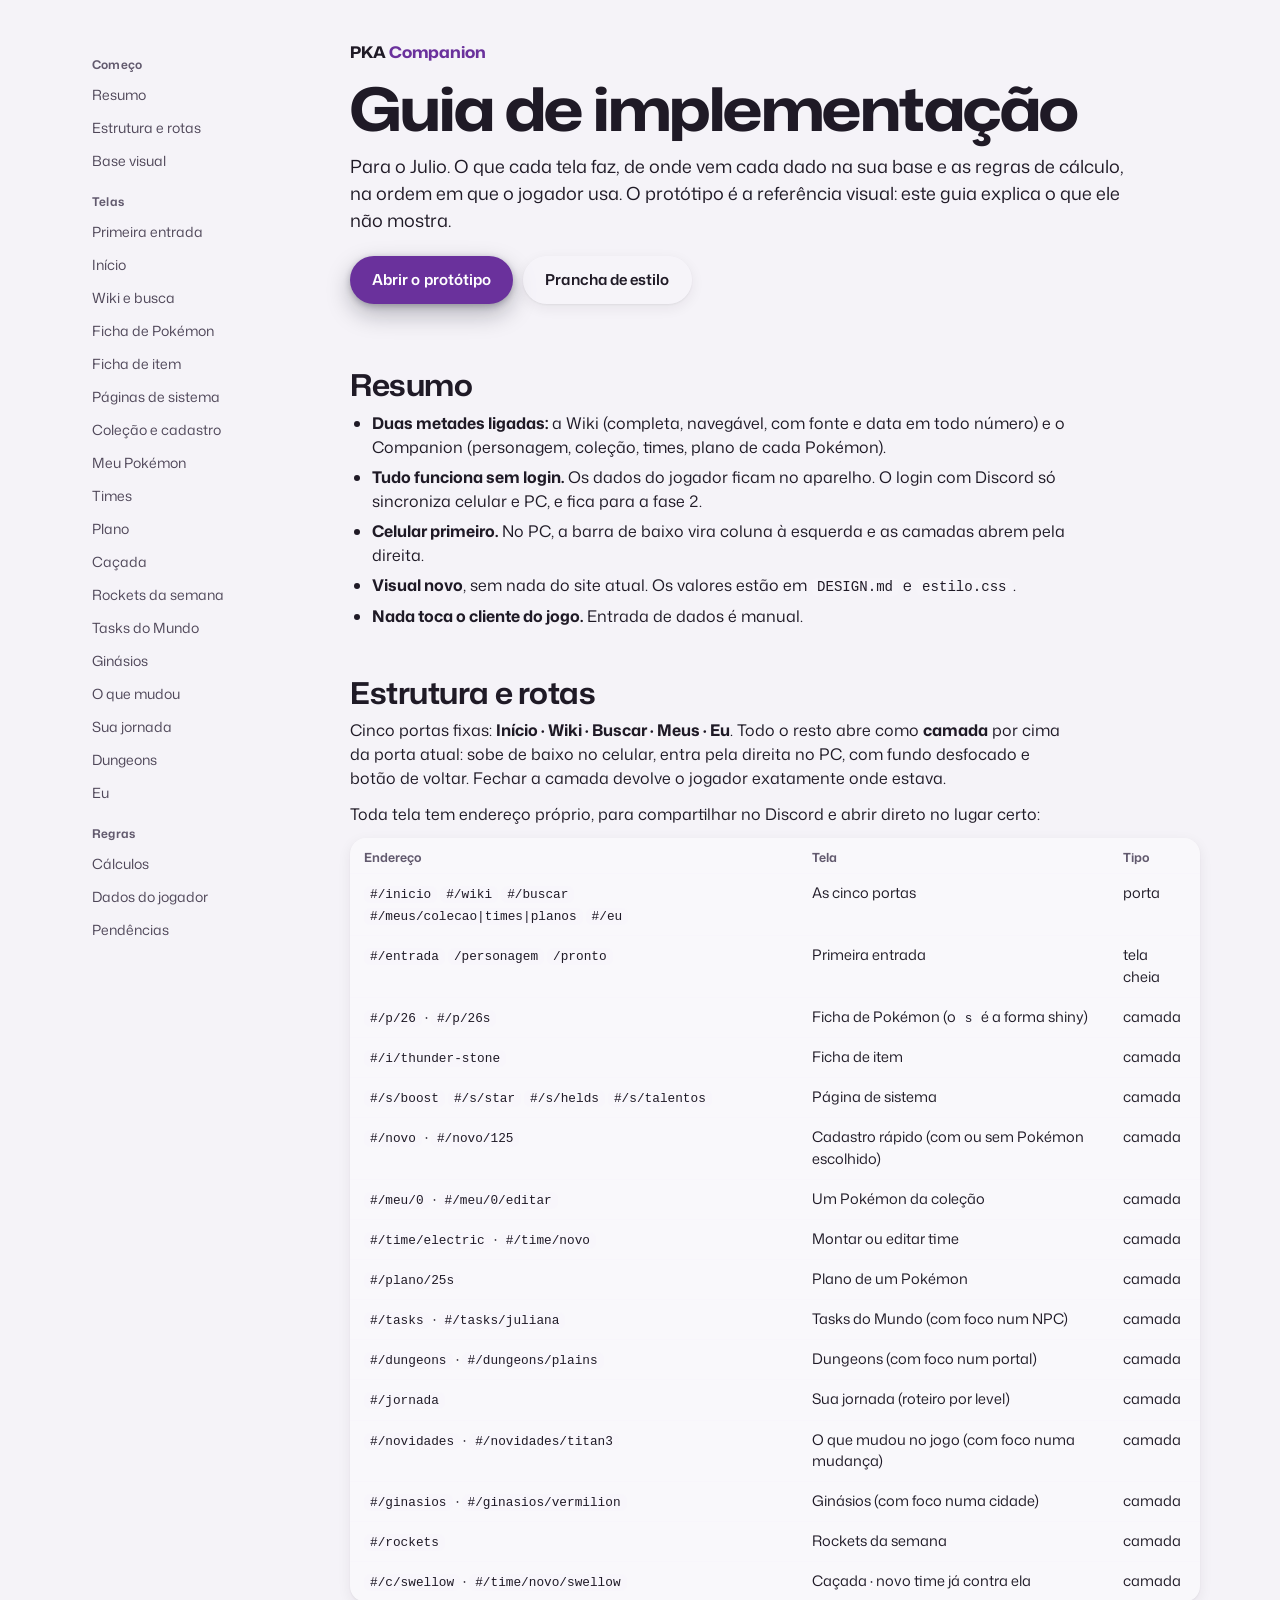
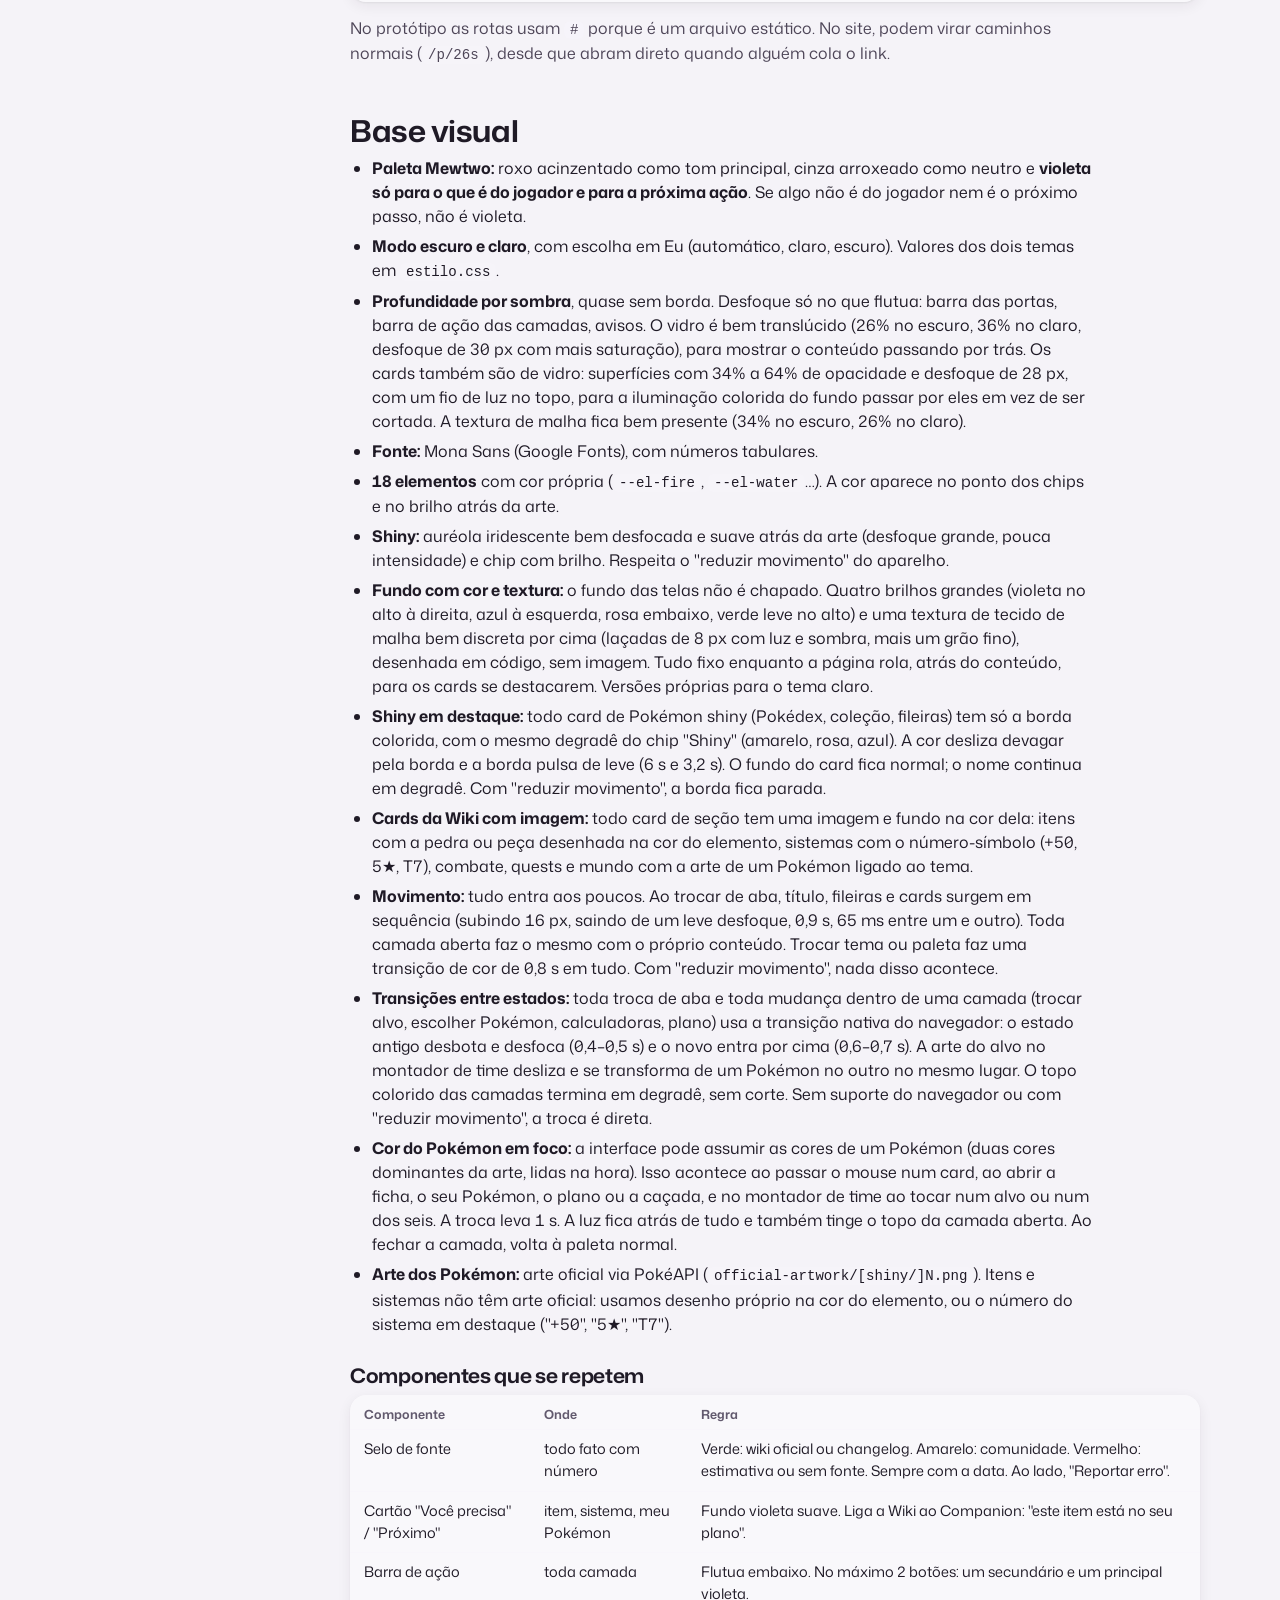
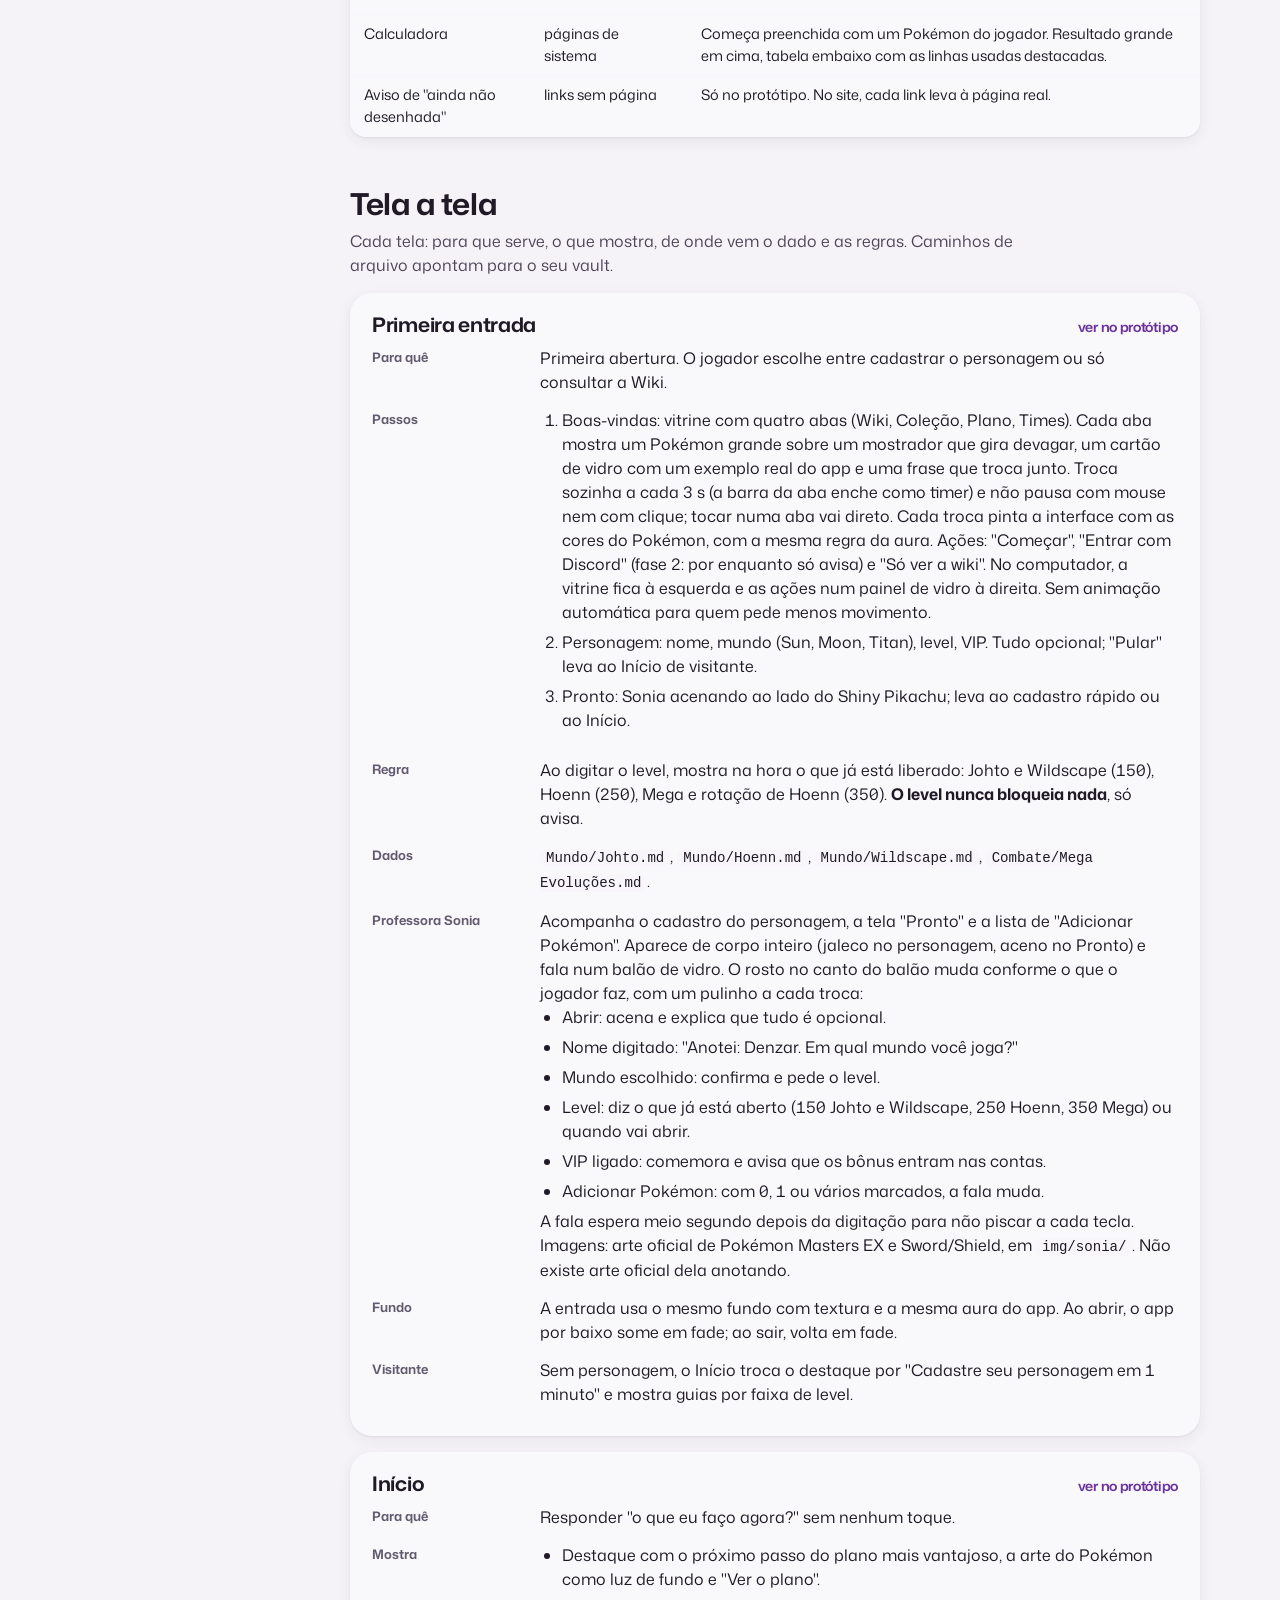
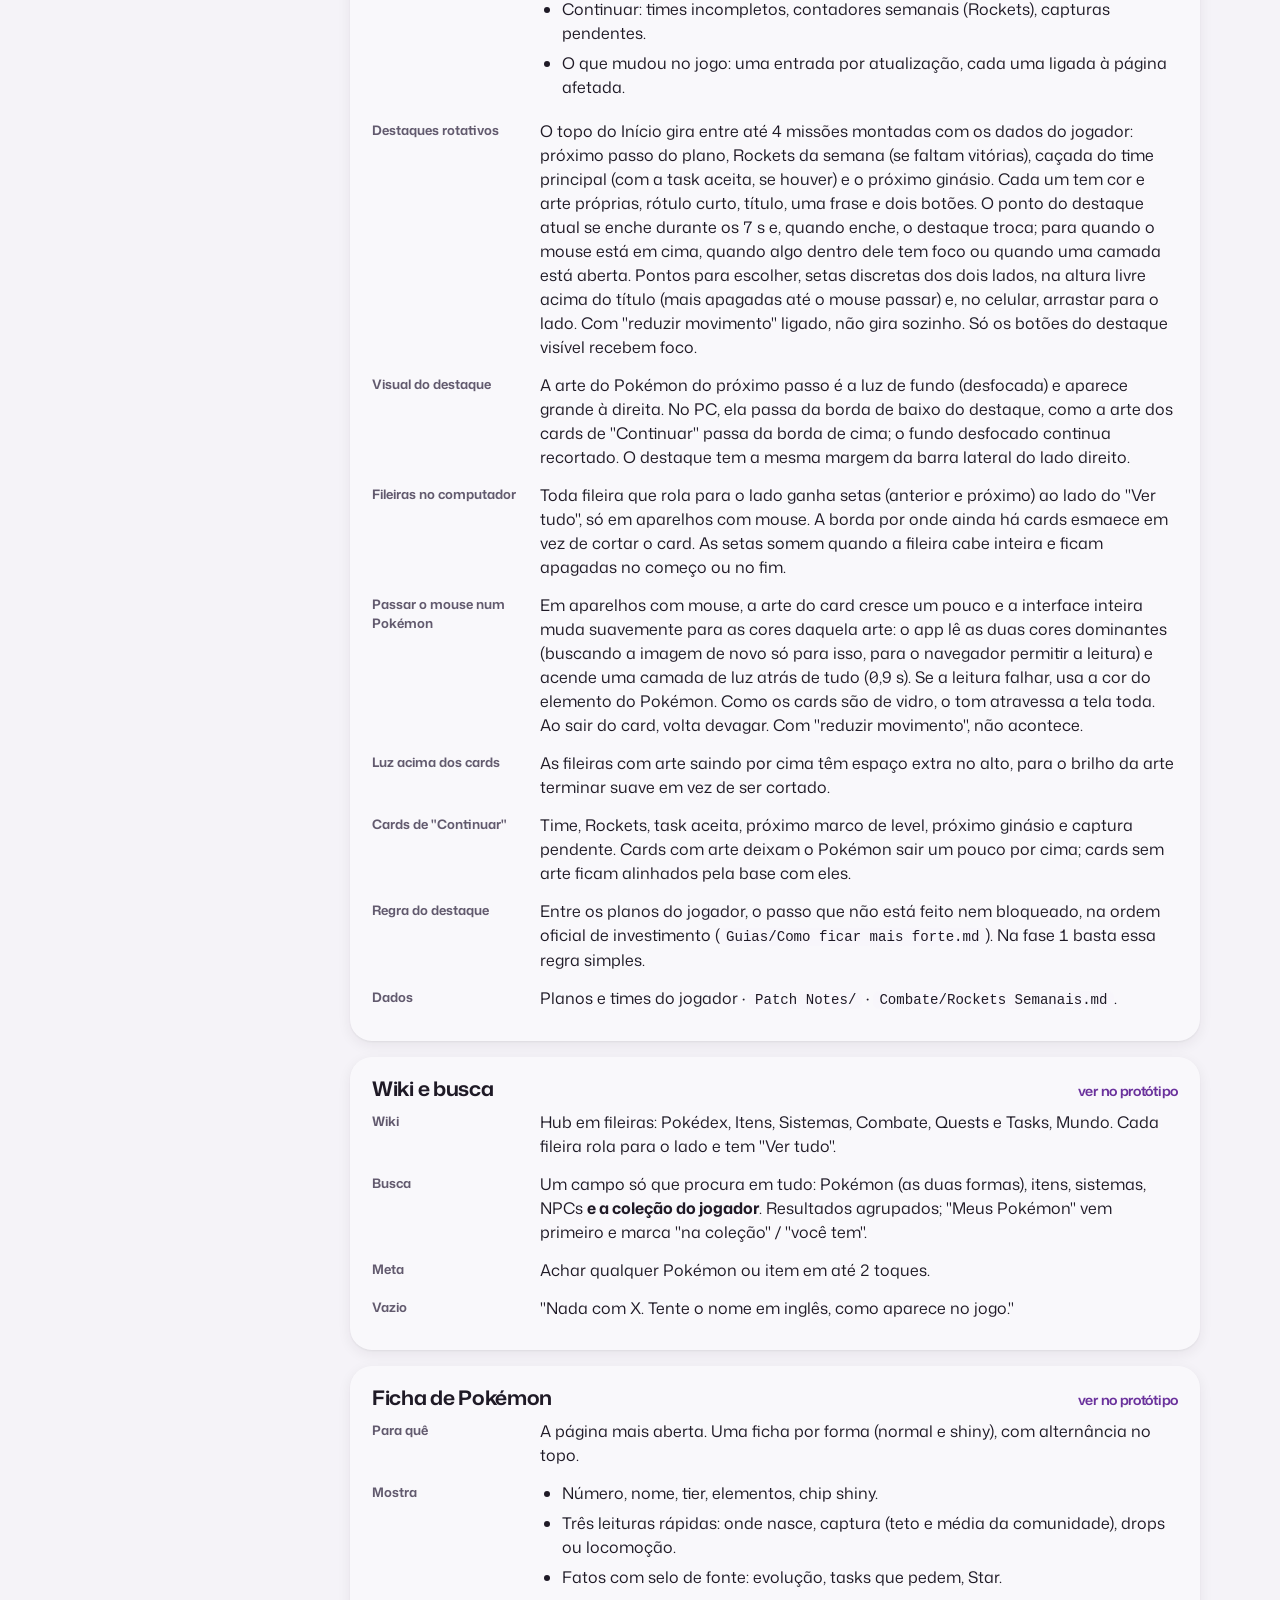
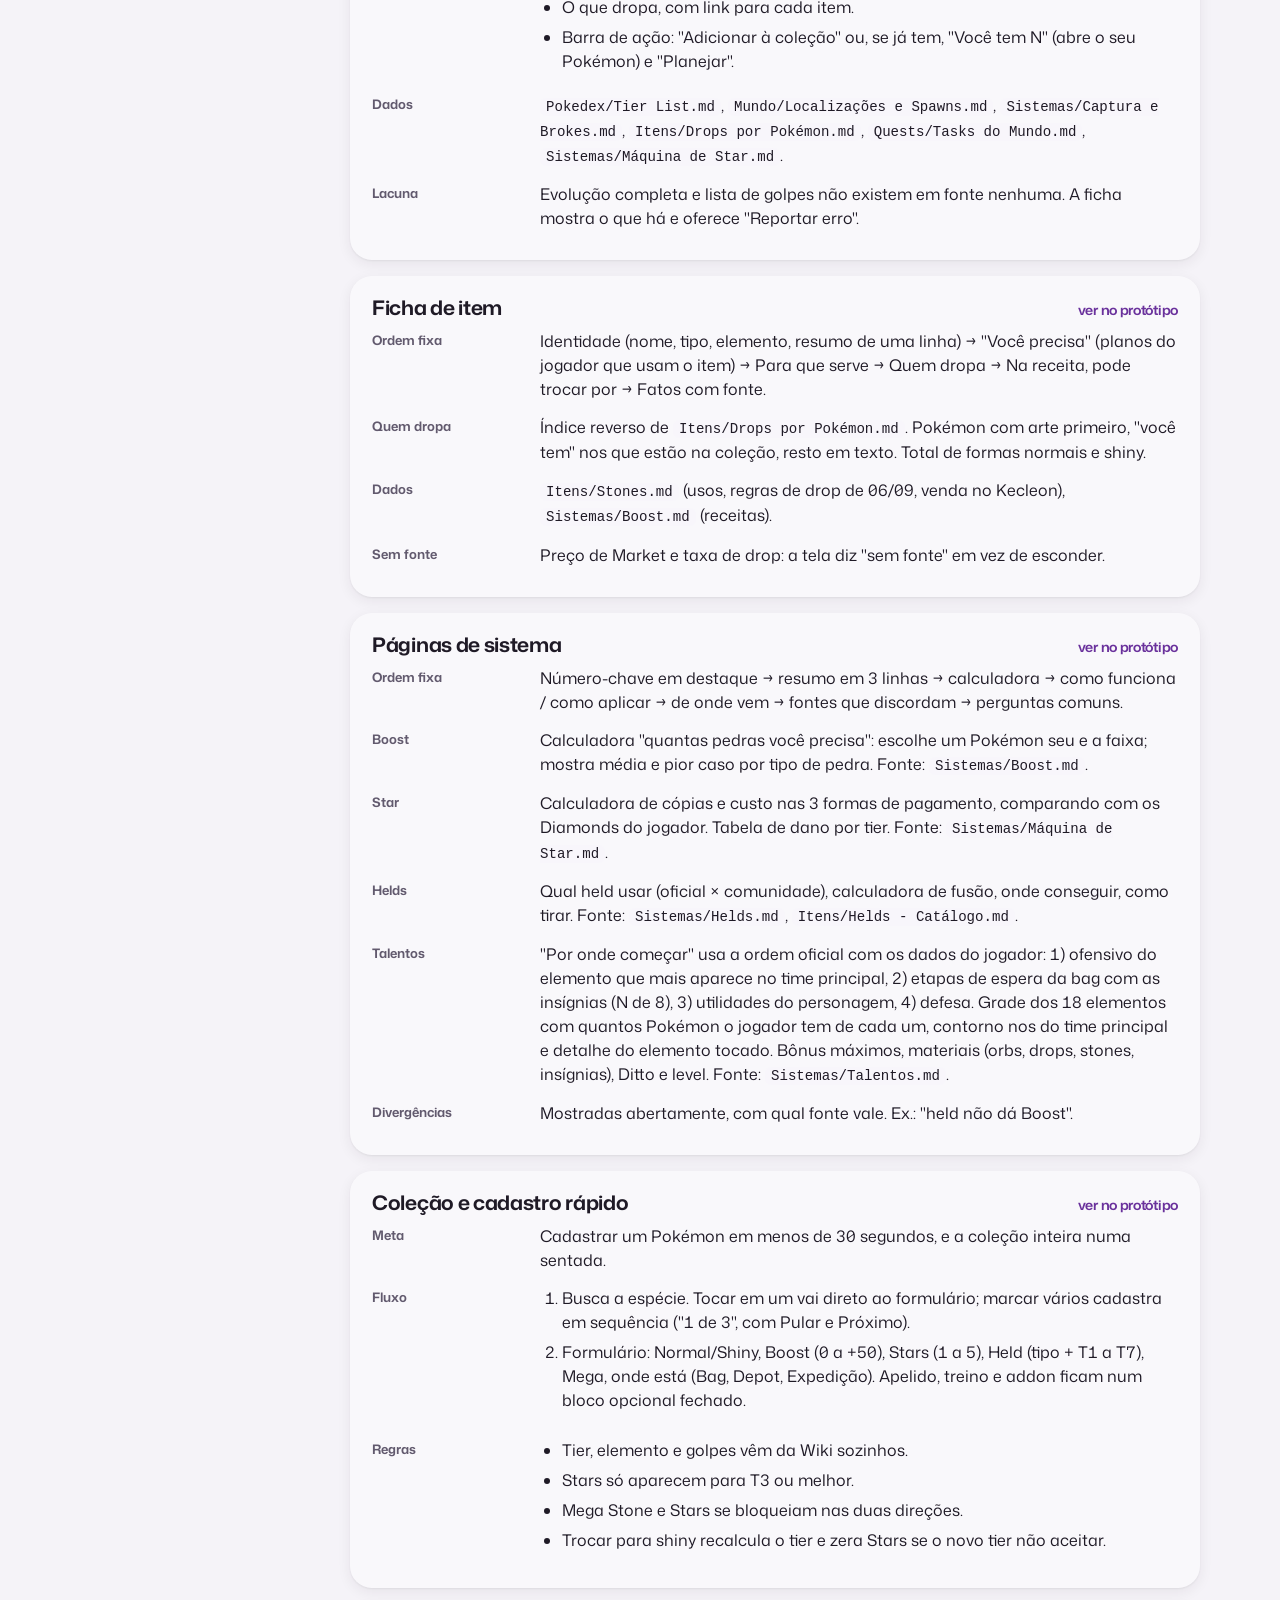
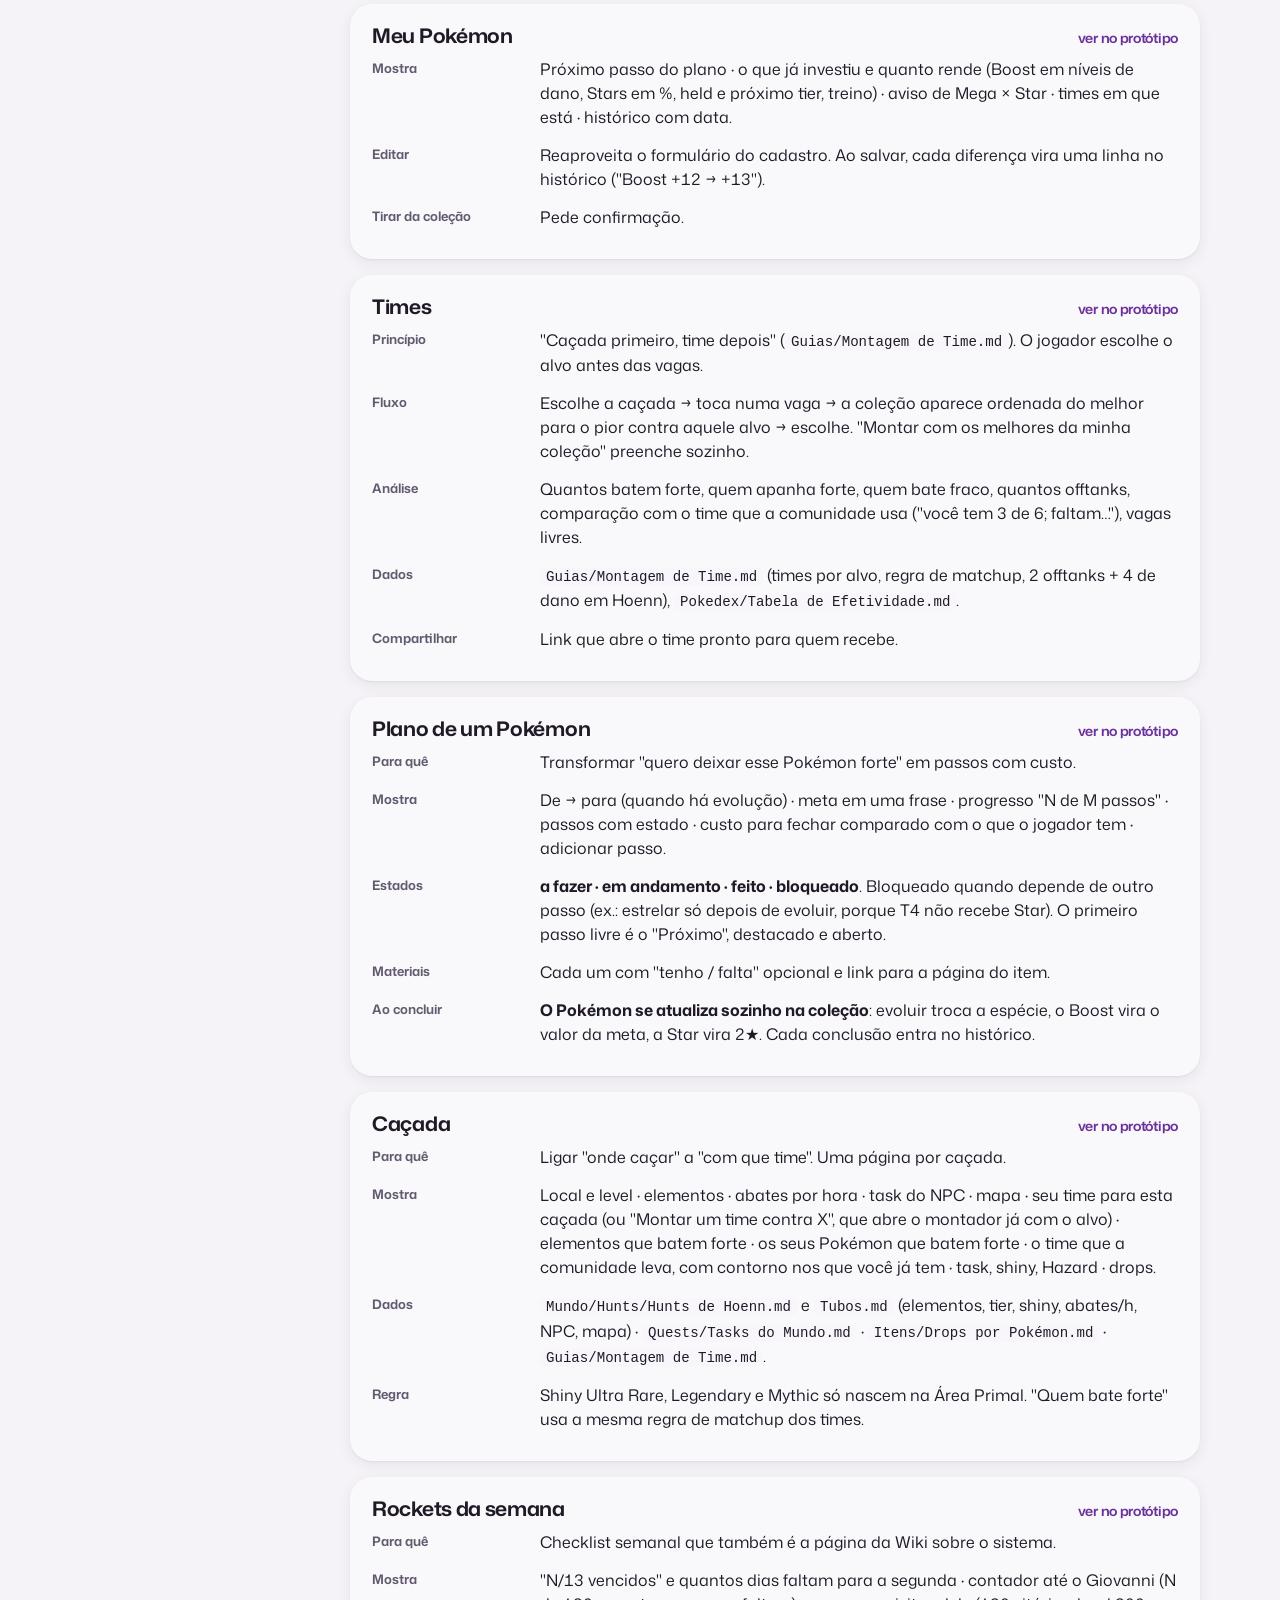
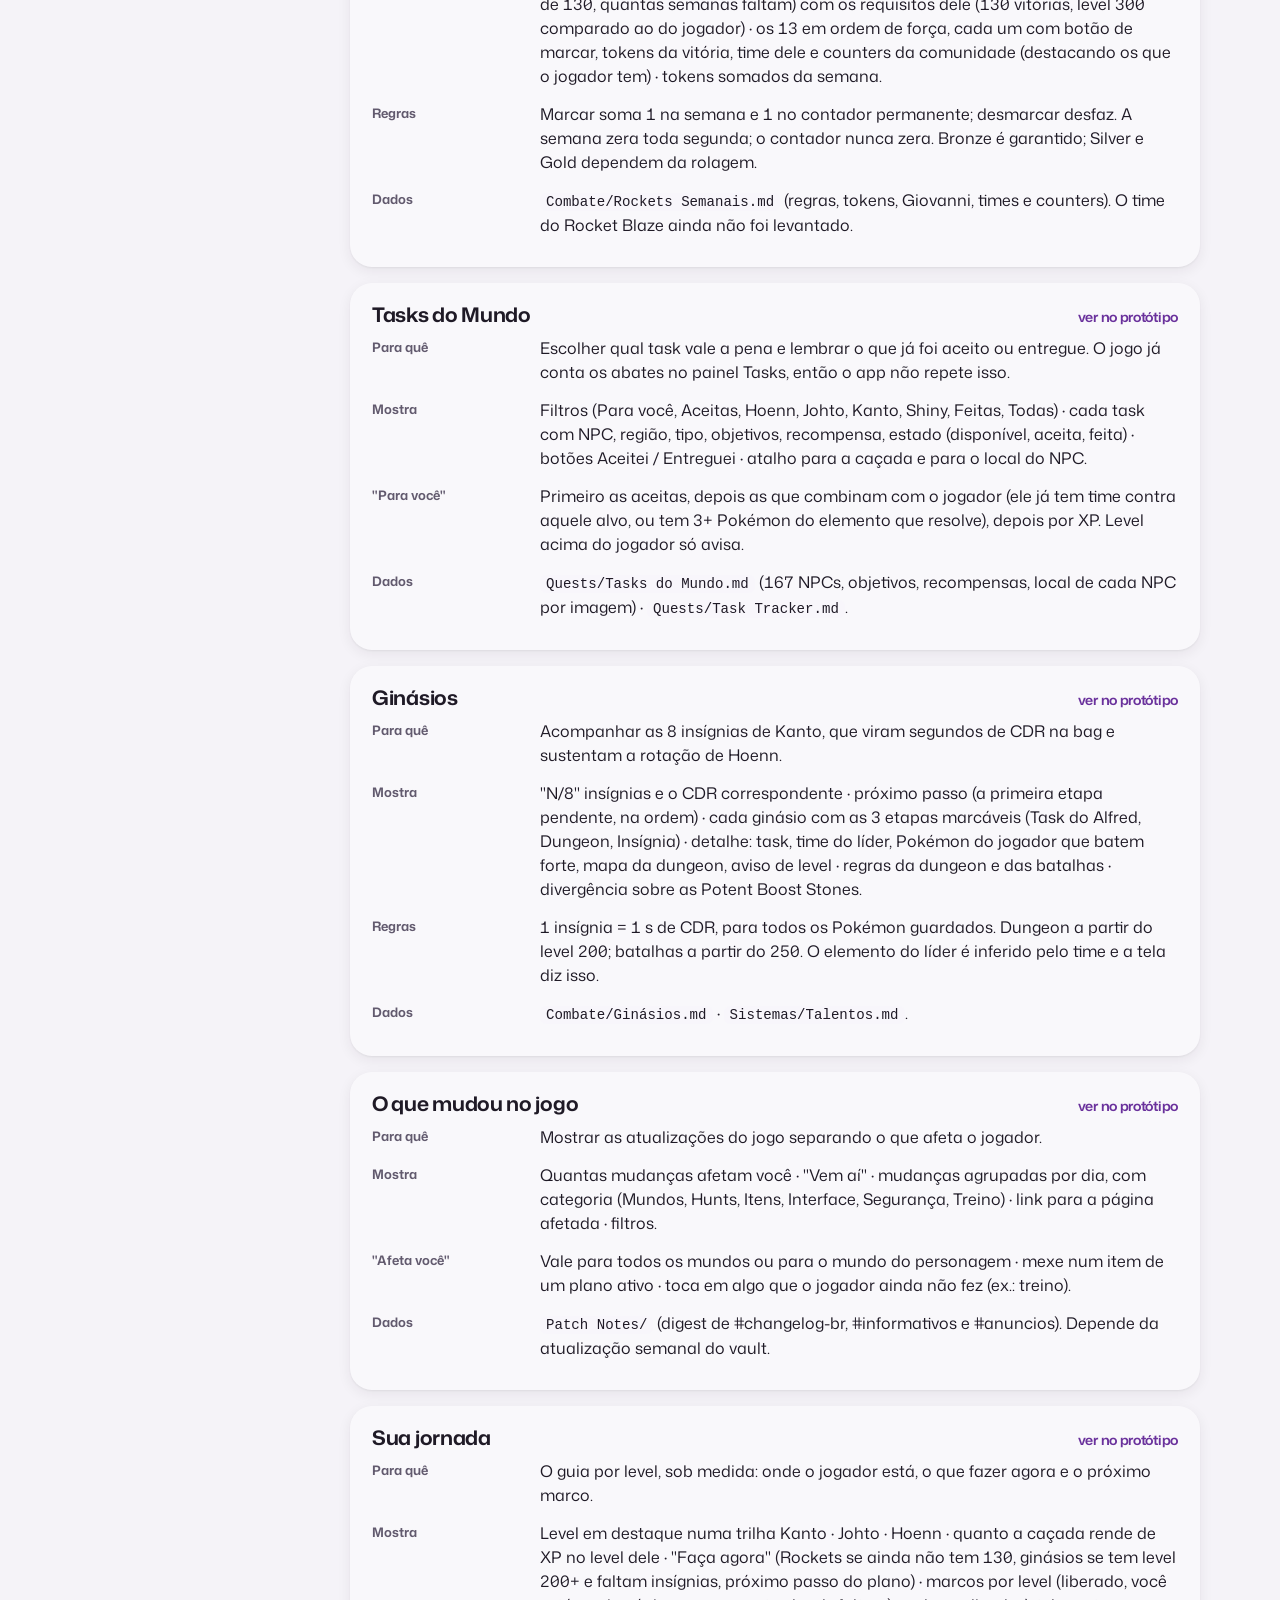
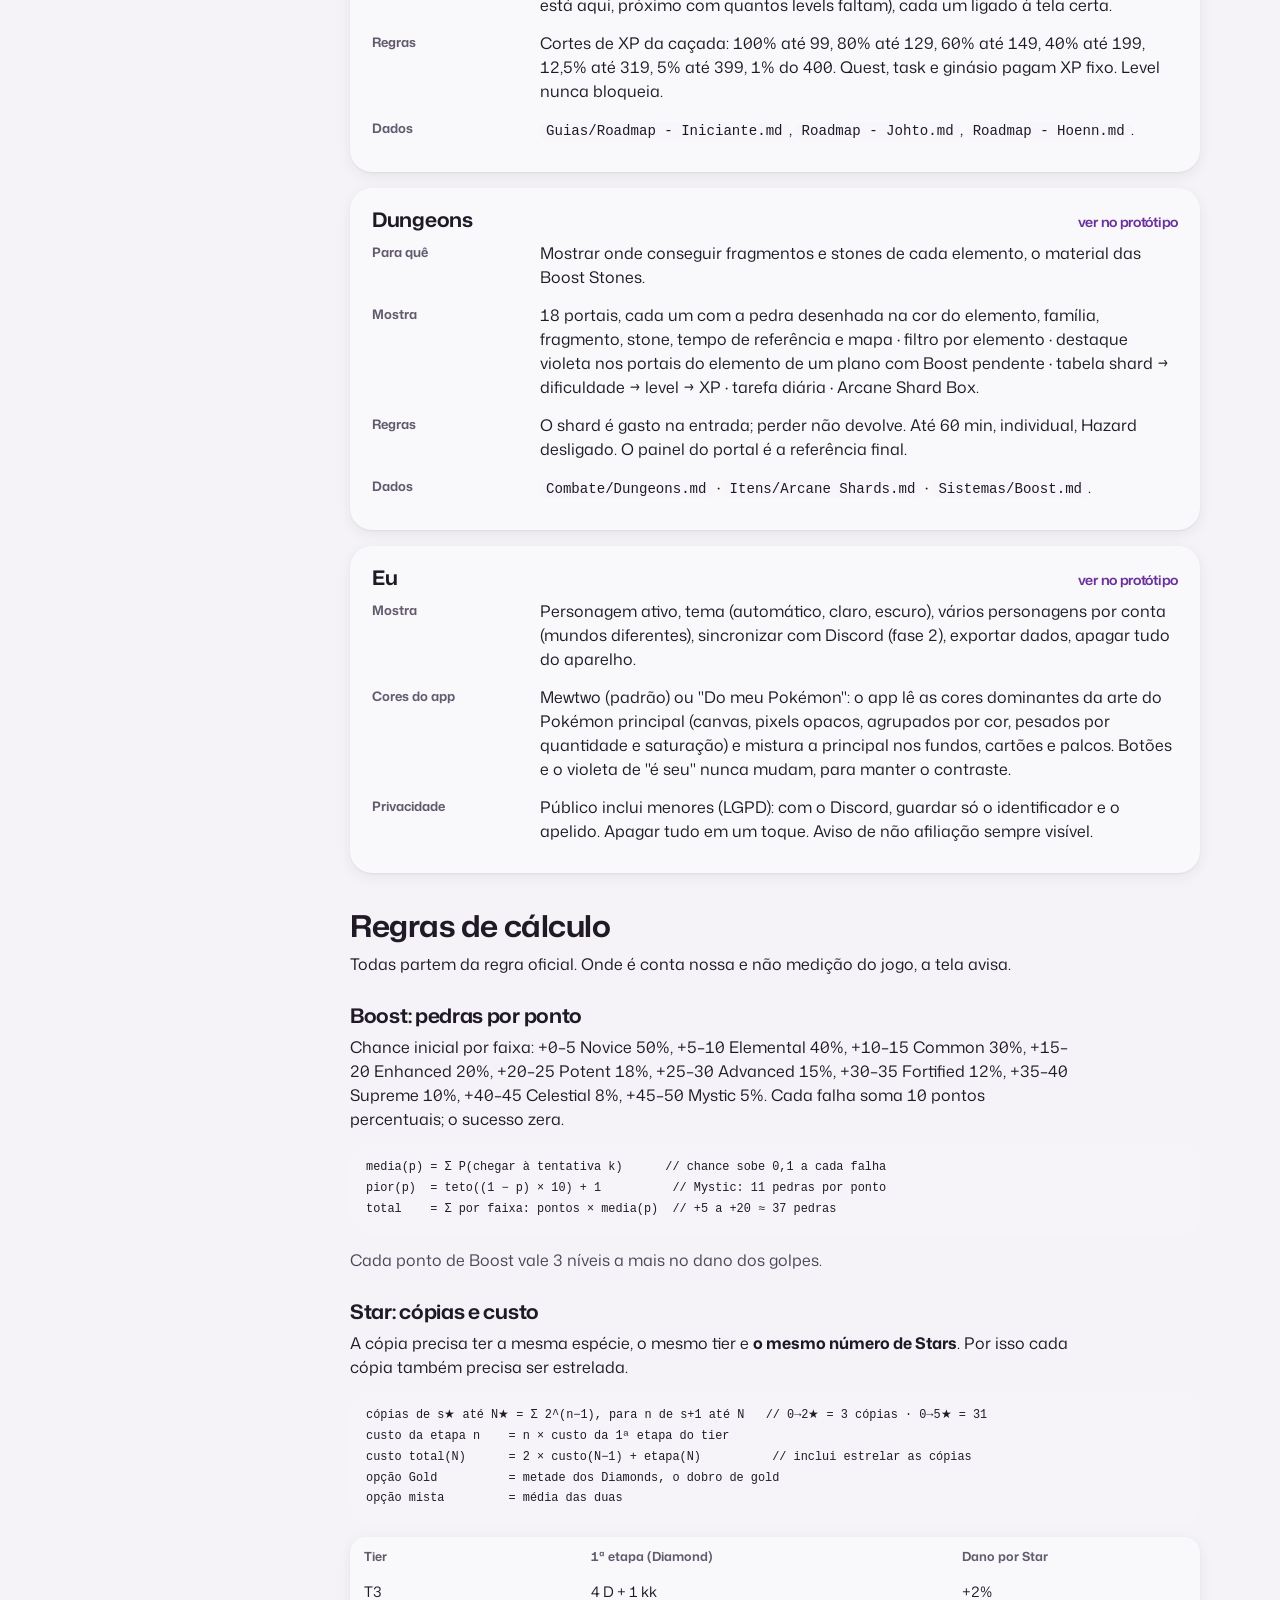
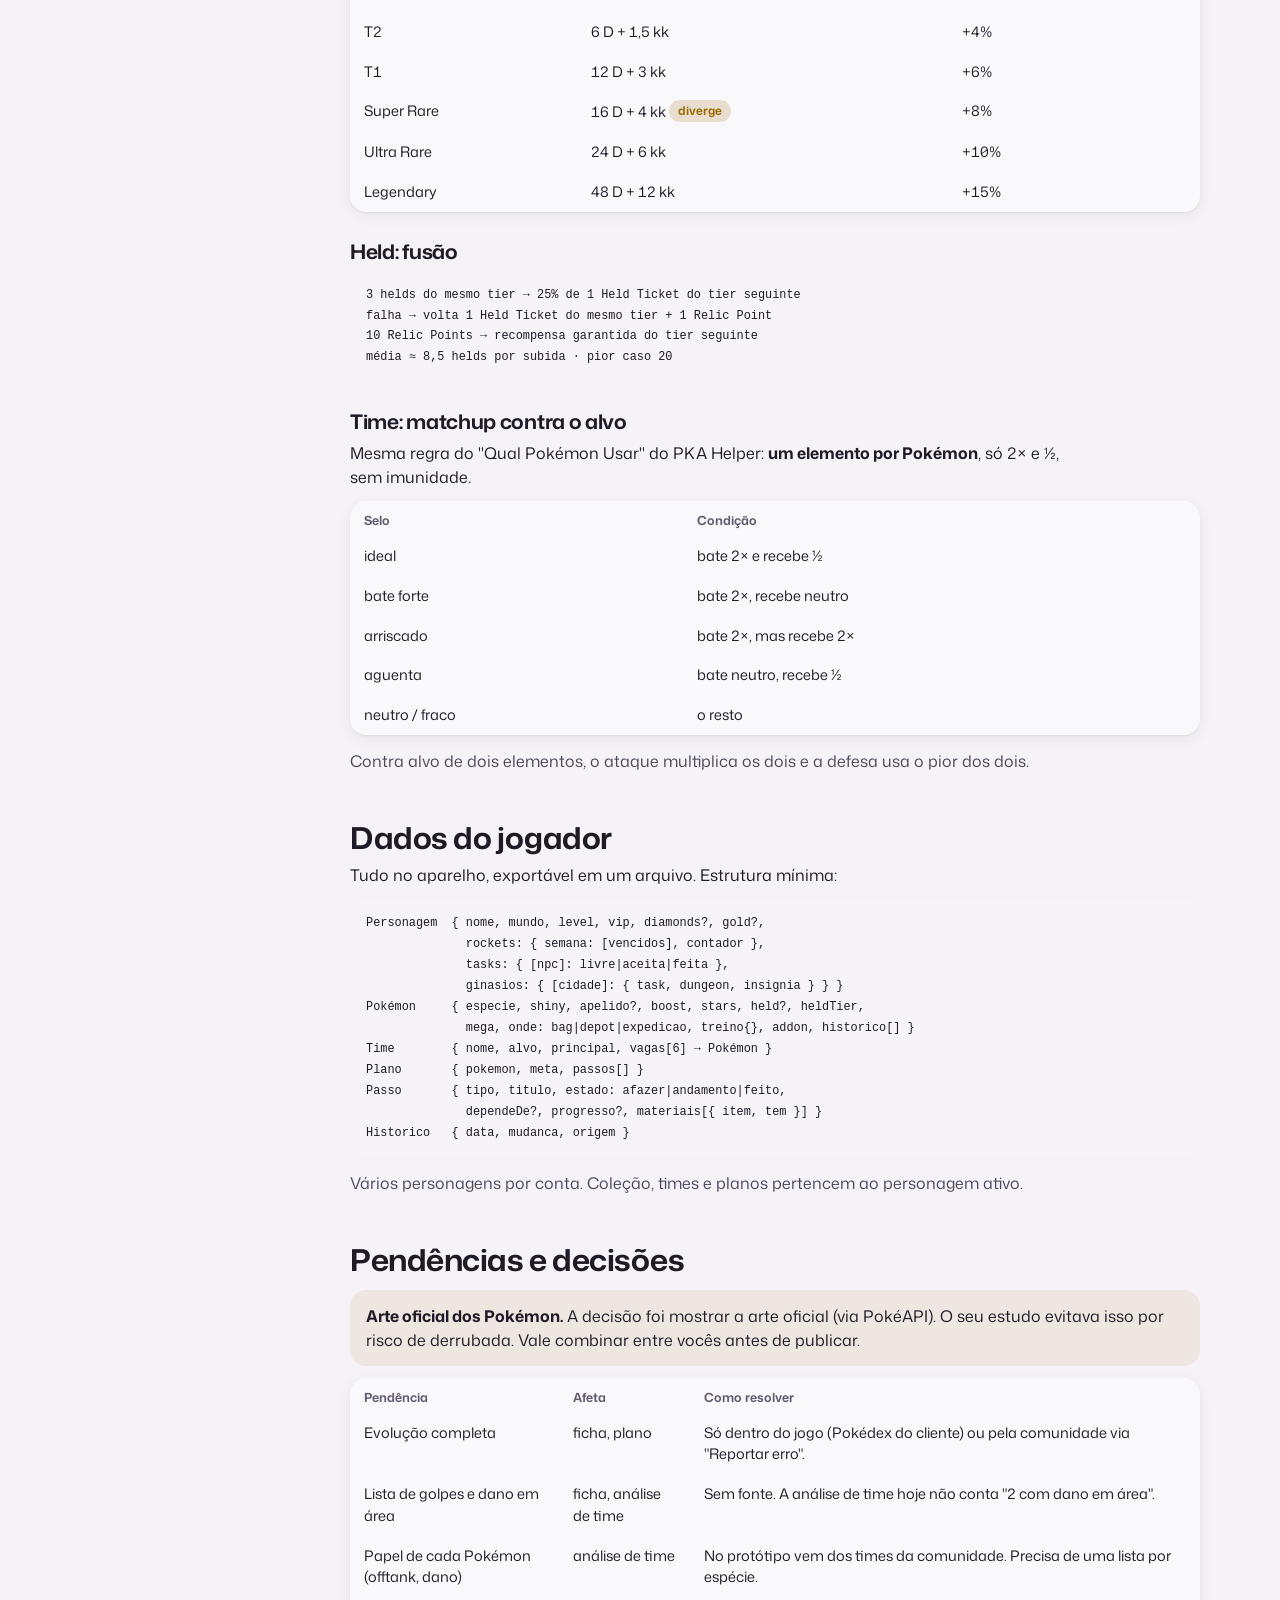
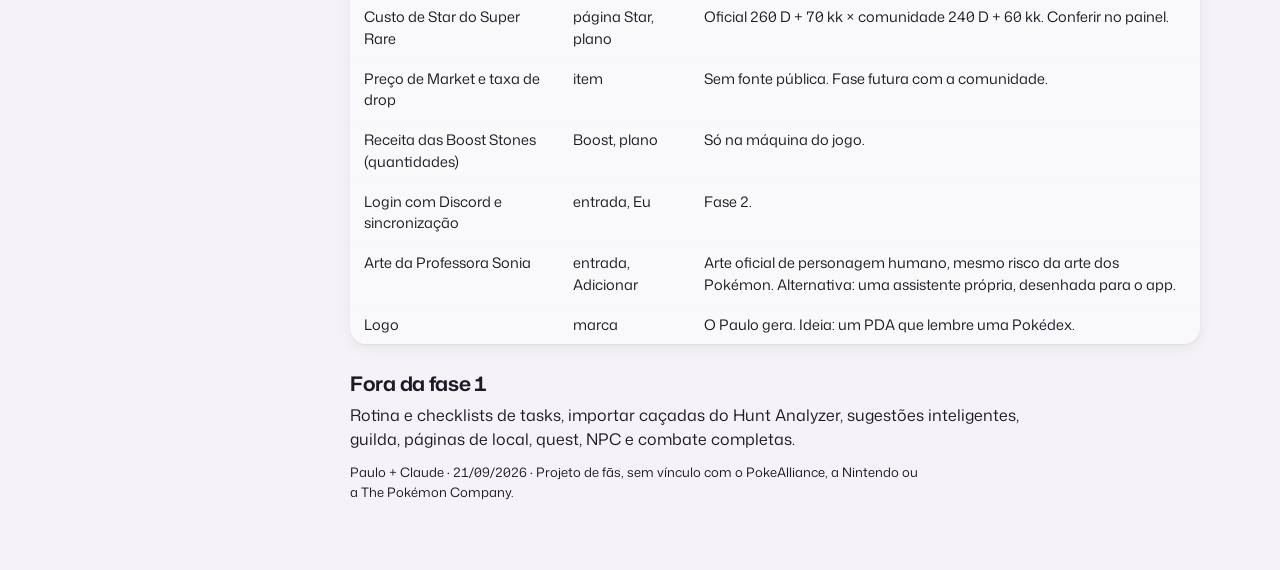
==== commit da73b04b: "Welcome showcase 3s" ====
--- a/guia.html
+++ b/guia.html
@@ -13,7 +13,7 @@
     aplica(); mq.addEventListener('change', aplica);
   })();
 </script>
-<link rel="stylesheet" href="estilo.css?v=1790016251">
+<link rel="stylesheet" href="estilo.css?v=1790016377">
 <style>
   body { padding: 0 16px; }
   .doc { max-width: 1120px; margin: 0 auto; display: grid; grid-template-columns: 1fr; gap: 40px; padding-block: 40px 96px; }
@@ -184,7 +184,7 @@
         <h3 class="titulo">Primeira entrada <a href="index.html#/entrada">ver no protótipo</a></h3>
         <dl>
           <dt>Para quê</dt><dd>Primeira abertura. O jogador escolhe entre cadastrar o personagem ou só consultar a Wiki.</dd>
-          <dt>Passos</dt><dd><ol><li>Boas-vindas: vitrine com quatro abas (Wiki, Coleção, Plano, Times). Cada aba mostra um Pokémon grande sobre um mostrador que gira devagar, um cartão de vidro com um exemplo real do app e uma frase que troca junto. Troca sozinha a cada 6,5 s (a barra da aba enche como timer); o mouse sobre a vitrine pausa; tocar numa aba vai direto. Cada troca pinta a interface com as cores do Pokémon, com a mesma regra da aura. Ações: "Começar", "Entrar com Discord" (fase 2: por enquanto só avisa) e "Só ver a wiki". No computador, a vitrine fica à esquerda e as ações num painel de vidro à direita. Sem animação automática para quem pede menos movimento.</li><li>Personagem: nome, mundo (Sun, Moon, Titan), level, VIP. Tudo opcional; "Pular" leva ao Início de visitante.</li><li>Pronto: Sonia acenando ao lado do Shiny Pikachu; leva ao cadastro rápido ou ao Início.</li></ol></dd>
+          <dt>Passos</dt><dd><ol><li>Boas-vindas: vitrine com quatro abas (Wiki, Coleção, Plano, Times). Cada aba mostra um Pokémon grande sobre um mostrador que gira devagar, um cartão de vidro com um exemplo real do app e uma frase que troca junto. Troca sozinha a cada 3 s (a barra da aba enche como timer) e não pausa com mouse nem com clique; tocar numa aba vai direto. Cada troca pinta a interface com as cores do Pokémon, com a mesma regra da aura. Ações: "Começar", "Entrar com Discord" (fase 2: por enquanto só avisa) e "Só ver a wiki". No computador, a vitrine fica à esquerda e as ações num painel de vidro à direita. Sem animação automática para quem pede menos movimento.</li><li>Personagem: nome, mundo (Sun, Moon, Titan), level, VIP. Tudo opcional; "Pular" leva ao Início de visitante.</li><li>Pronto: Sonia acenando ao lado do Shiny Pikachu; leva ao cadastro rápido ou ao Início.</li></ol></dd>
           <dt>Regra</dt><dd>Ao digitar o level, mostra na hora o que já está liberado: Johto e Wildscape (150), Hoenn (250), Mega e rotação de Hoenn (350). <b>O level nunca bloqueia nada</b>, só avisa.</dd>
           <dt>Dados</dt><dd><code>Mundo/Johto.md</code>, <code>Mundo/Hoenn.md</code>, <code>Mundo/Wildscape.md</code>, <code>Combate/Mega Evoluções.md</code>.</dd>
           <dt>Professora Sonia</dt><dd>Acompanha o cadastro do personagem, a tela "Pronto" e a lista de "Adicionar Pokémon". Aparece de corpo inteiro (jaleco no personagem, aceno no Pronto) e fala num balão de vidro. O rosto no canto do balão muda conforme o que o jogador faz, com um pulinho a cada troca:<ul><li>Abrir: acena e explica que tudo é opcional.</li><li>Nome digitado: "Anotei: Denzar. Em qual mundo você joga?"</li><li>Mundo escolhido: confirma e pede o level.</li><li>Level: diz o que já está aberto (150 Johto e Wildscape, 250 Hoenn, 350 Mega) ou quando vai abrir.</li><li>VIP ligado: comemora e avisa que os bônus entram nas contas.</li><li>Adicionar Pokémon: com 0, 1 ou vários marcados, a fala muda.</li></ul>A fala espera meio segundo depois da digitação para não piscar a cada tecla. Imagens: arte oficial de Pokémon Masters EX e Sword/Shield, em <code>img/sonia/</code>. Não existe arte oficial dela anotando.</dd>
@@ -198,7 +198,7 @@
         <dl>
           <dt>Para quê</dt><dd>Responder "o que eu faço agora?" sem nenhum toque.</dd>
           <dt>Mostra</dt><dd><ul><li>Destaque com o próximo passo do plano mais vantajoso, a arte do Pokémon como luz de fundo e "Ver o plano".</li><li>Continuar: times incompletos, contadores semanais (Rockets), capturas pendentes.</li><li>O que mudou no jogo: uma entrada por atualização, cada uma ligada à página afetada.</li></ul></dd>
-          <dt>Destaques rotativos</dt><dd>O topo do Início gira entre até 4 missões montadas com os dados do jogador: próximo passo do plano, Rockets da semana (se faltam vitórias), caçada do time principal (com a task aceita, se houver) e o próximo ginásio. Cada um tem cor e arte próprias, rótulo curto, título, uma frase e dois botões. O ponto do destaque atual se enche como timer e, quando enche, o destaque troca. Pontos para escolher, setas discretas dos dois lados, na altura livre acima do título (mais apagadas até o mouse passar) e, no celular, arrastar para o lado. Troca a cada 3 s e não pausa com mouse nem com clique; só para enquanto uma camada está aberta ou a aba do navegador está escondida. Com "reduzir movimento" ligado, não gira sozinho. Só os botões do destaque visível recebem foco.</dd>
+          <dt>Destaques rotativos</dt><dd>O topo do Início gira entre até 4 missões montadas com os dados do jogador: próximo passo do plano, Rockets da semana (se faltam vitórias), caçada do time principal (com a task aceita, se houver) e o próximo ginásio. Cada um tem cor e arte próprias, rótulo curto, título, uma frase e dois botões. O ponto do destaque atual se enche durante os 7 s e, quando enche, o destaque troca; para quando o mouse está em cima, quando algo dentro dele tem foco ou quando uma camada está aberta. Pontos para escolher, setas discretas dos dois lados, na altura livre acima do título (mais apagadas até o mouse passar) e, no celular, arrastar para o lado. Com "reduzir movimento" ligado, não gira sozinho. Só os botões do destaque visível recebem foco.</dd>
           <dt>Visual do destaque</dt><dd>A arte do Pokémon do próximo passo é a luz de fundo (desfocada) e aparece grande à direita. No PC, ela passa da borda de baixo do destaque, como a arte dos cards de "Continuar" passa da borda de cima; o fundo desfocado continua recortado. O destaque tem a mesma margem da barra lateral do lado direito.</dd>
           <dt>Fileiras no computador</dt><dd>Toda fileira que rola para o lado ganha setas (anterior e próximo) ao lado do "Ver tudo", só em aparelhos com mouse. A borda por onde ainda há cards esmaece em vez de cortar o card. As setas somem quando a fileira cabe inteira e ficam apagadas no começo ou no fim.</dd>
           <dt>Passar o mouse num Pokémon</dt><dd>Em aparelhos com mouse, a arte do card cresce um pouco e a interface inteira muda suavemente para as cores daquela arte: o app lê as duas cores dominantes (buscando a imagem de novo só para isso, para o navegador permitir a leitura) e acende uma camada de luz atrás de tudo (0,9 s). Se a leitura falhar, usa a cor do elemento do Pokémon. Como os cards são de vidro, o tom atravessa a tela toda. Ao sair do card, volta devagar. Com "reduzir movimento", não acontece.</dd>
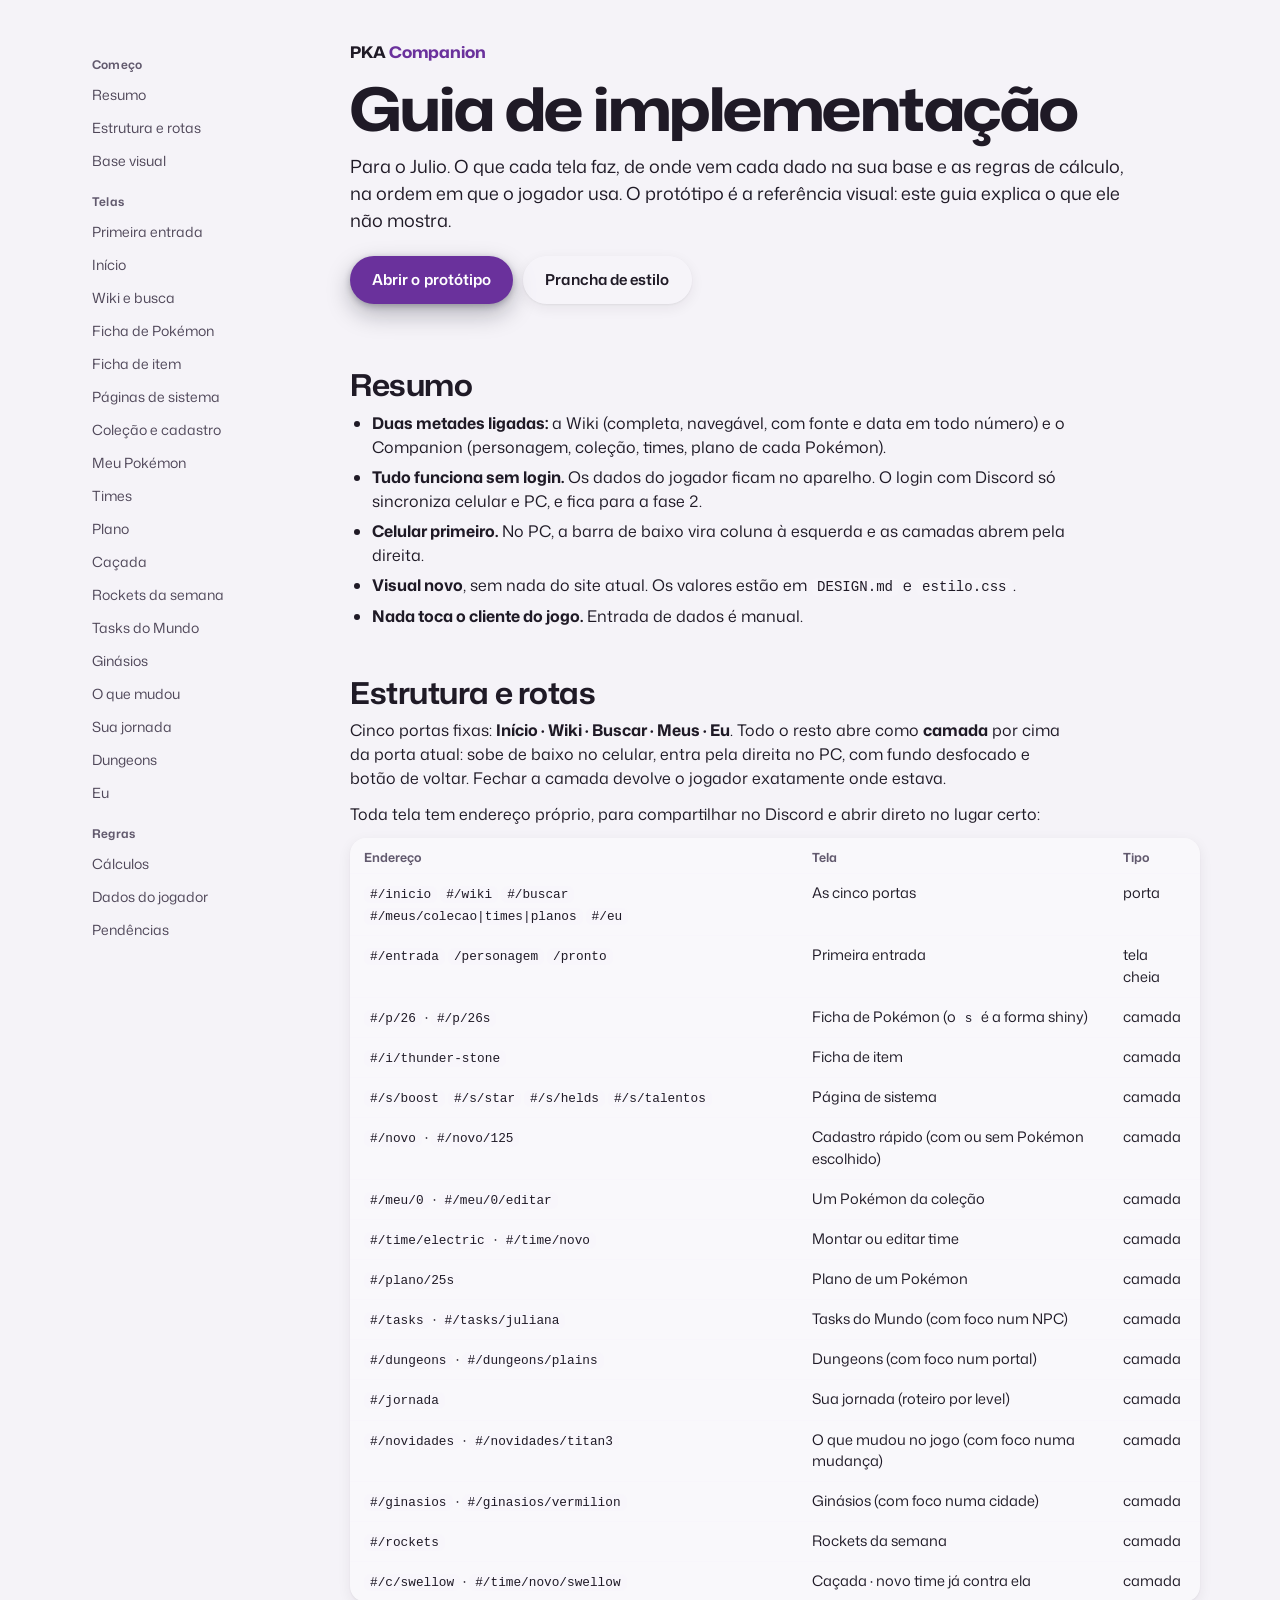
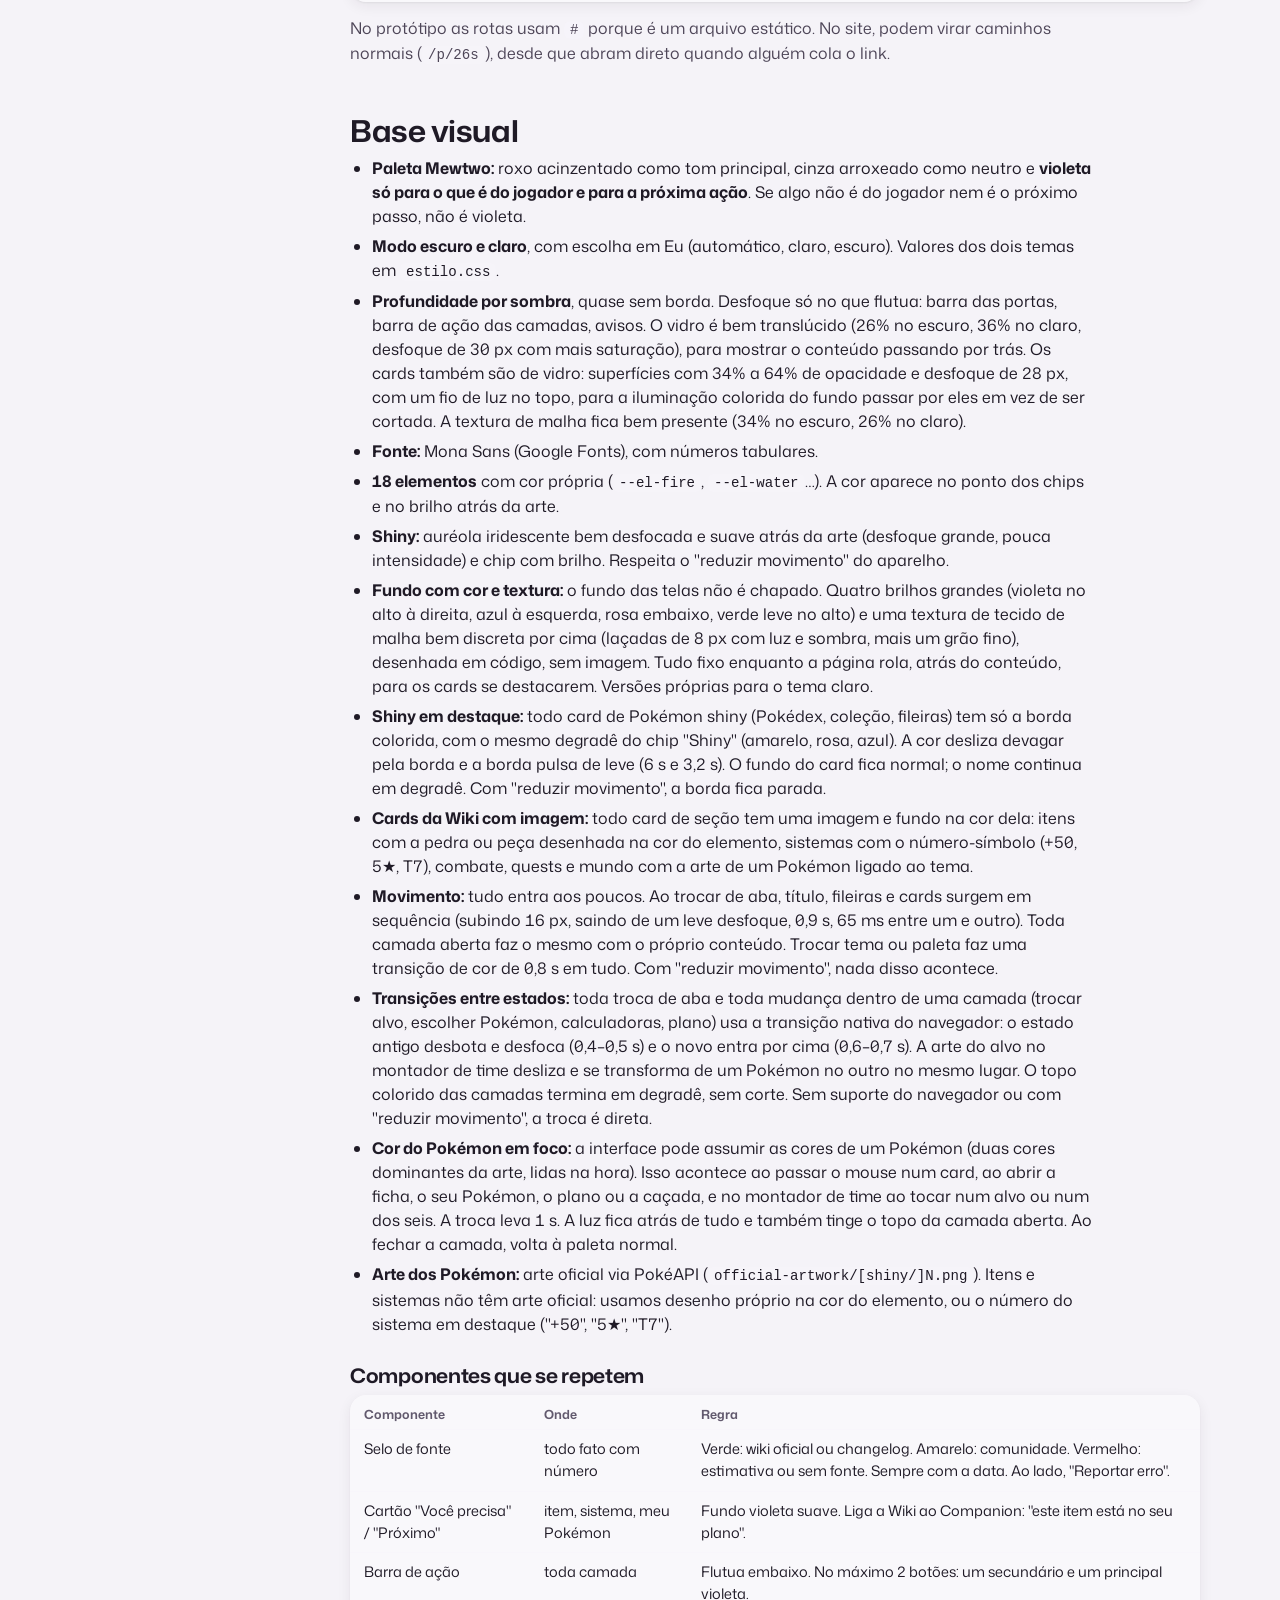
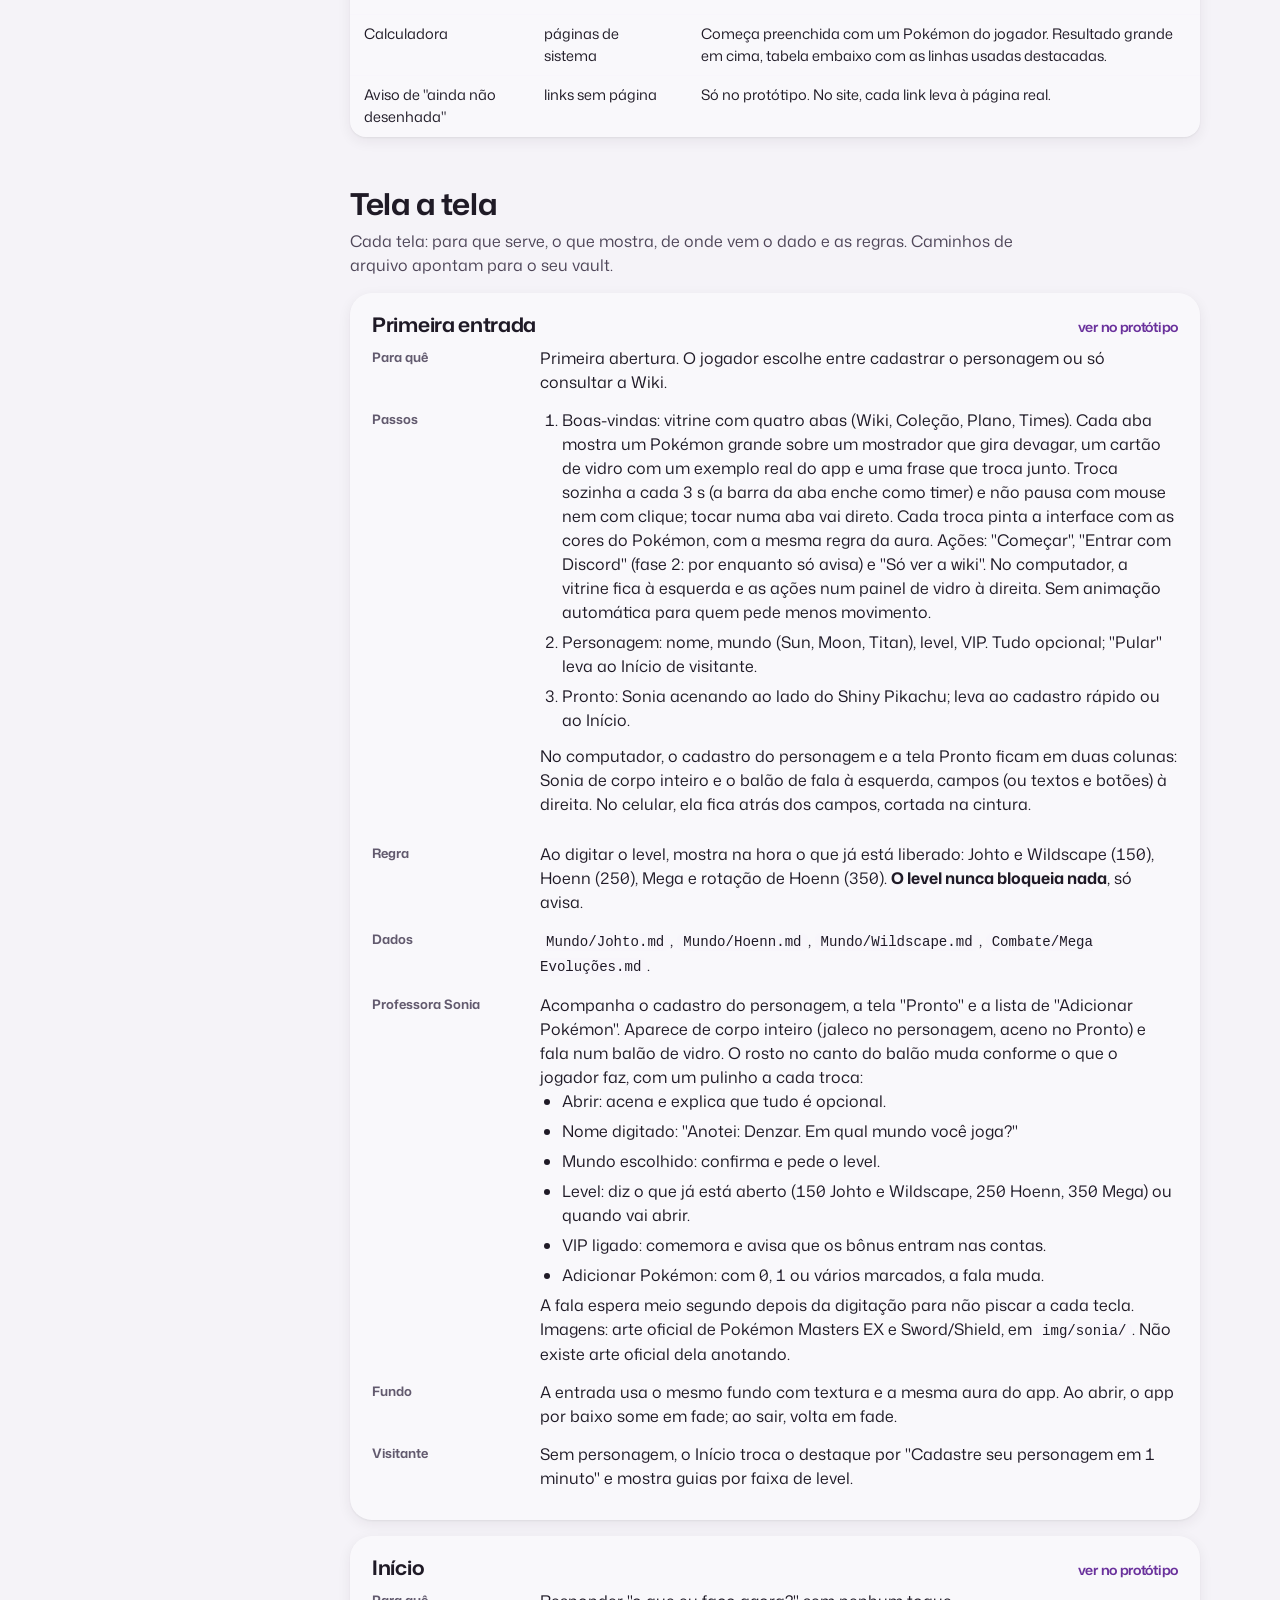
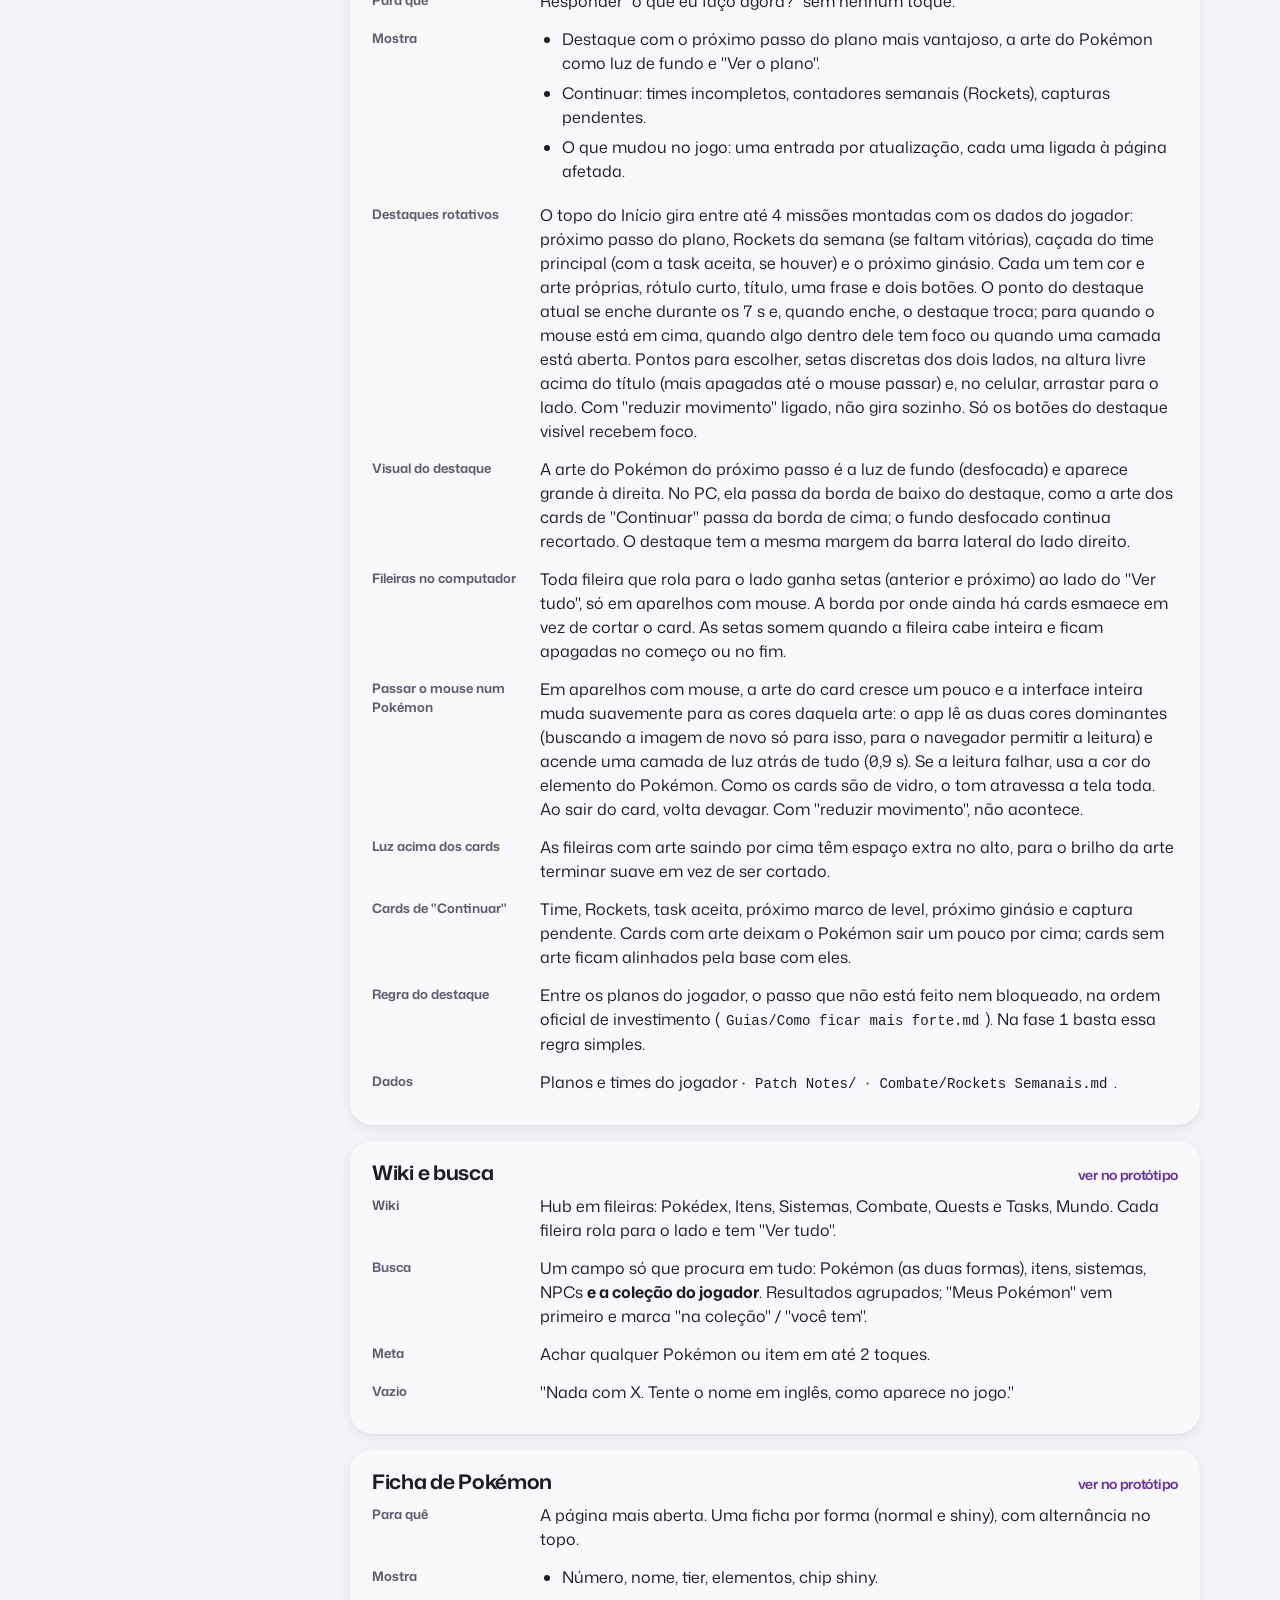
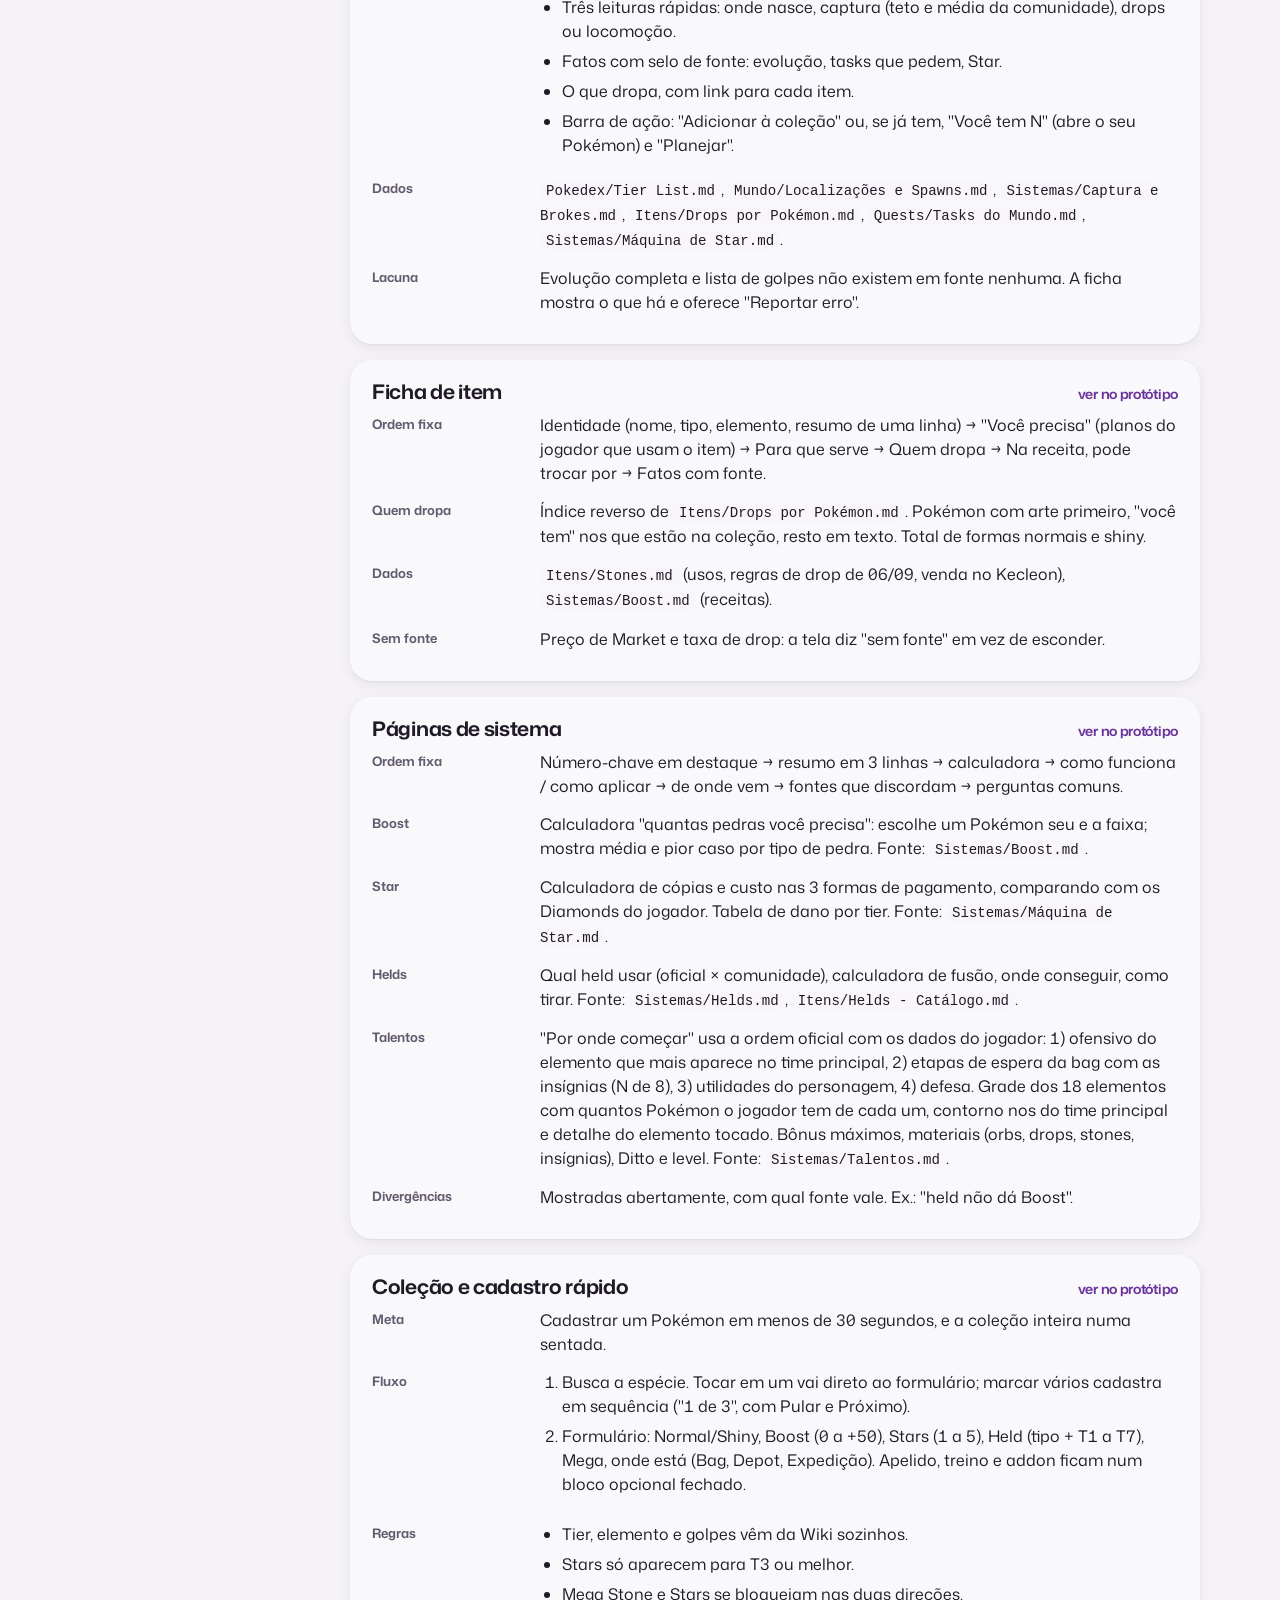
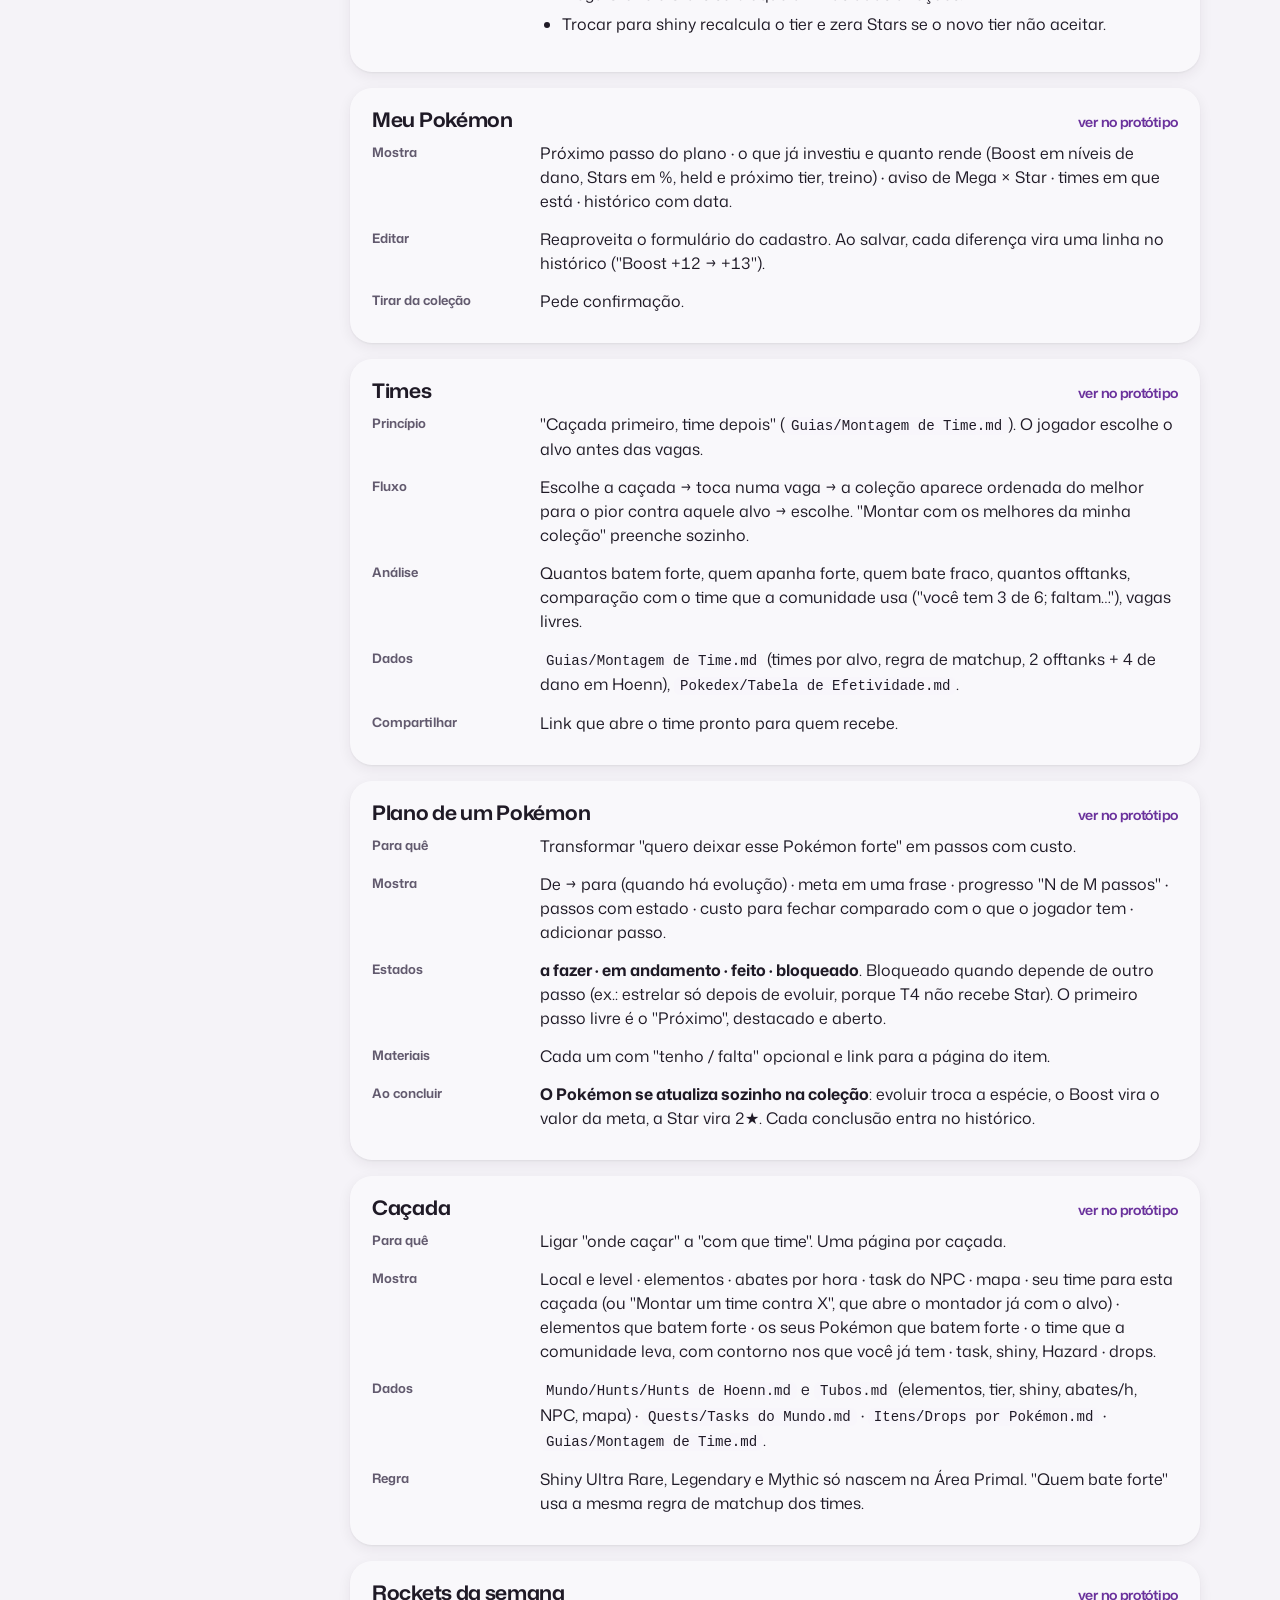
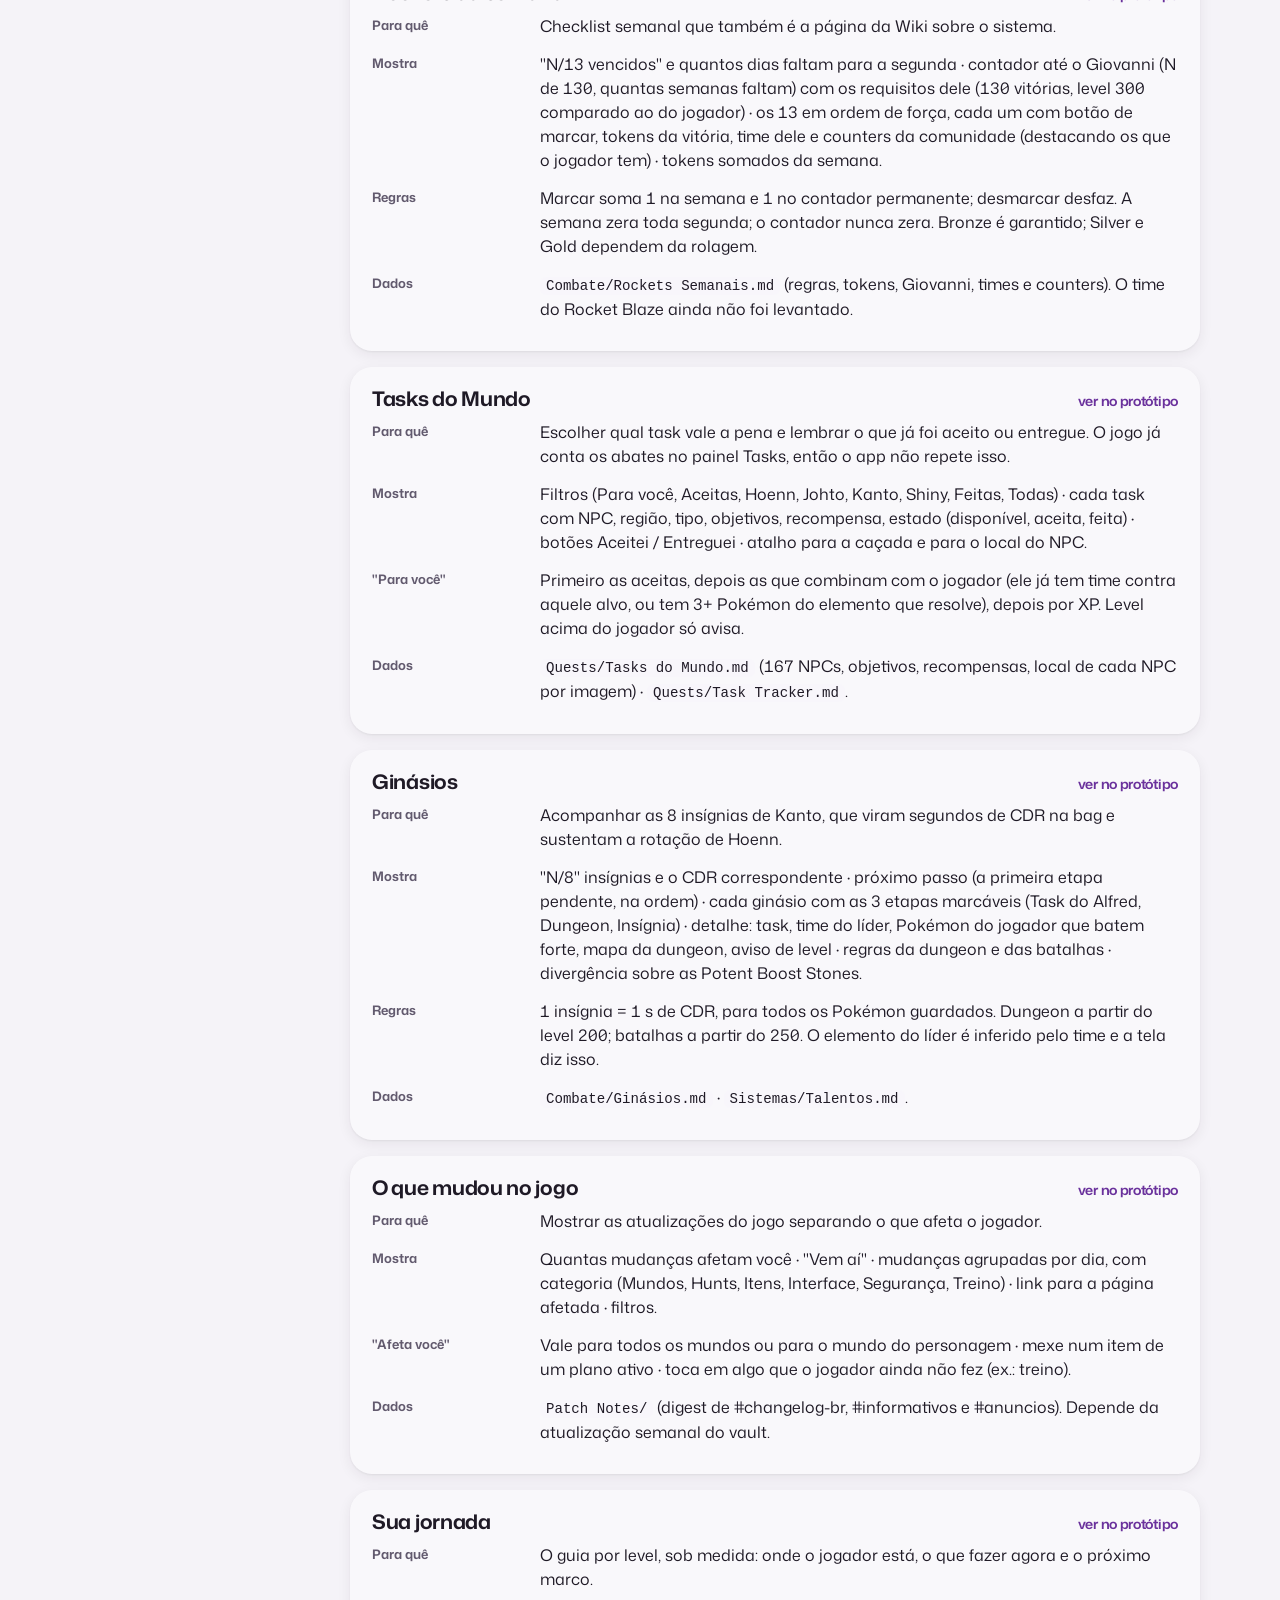
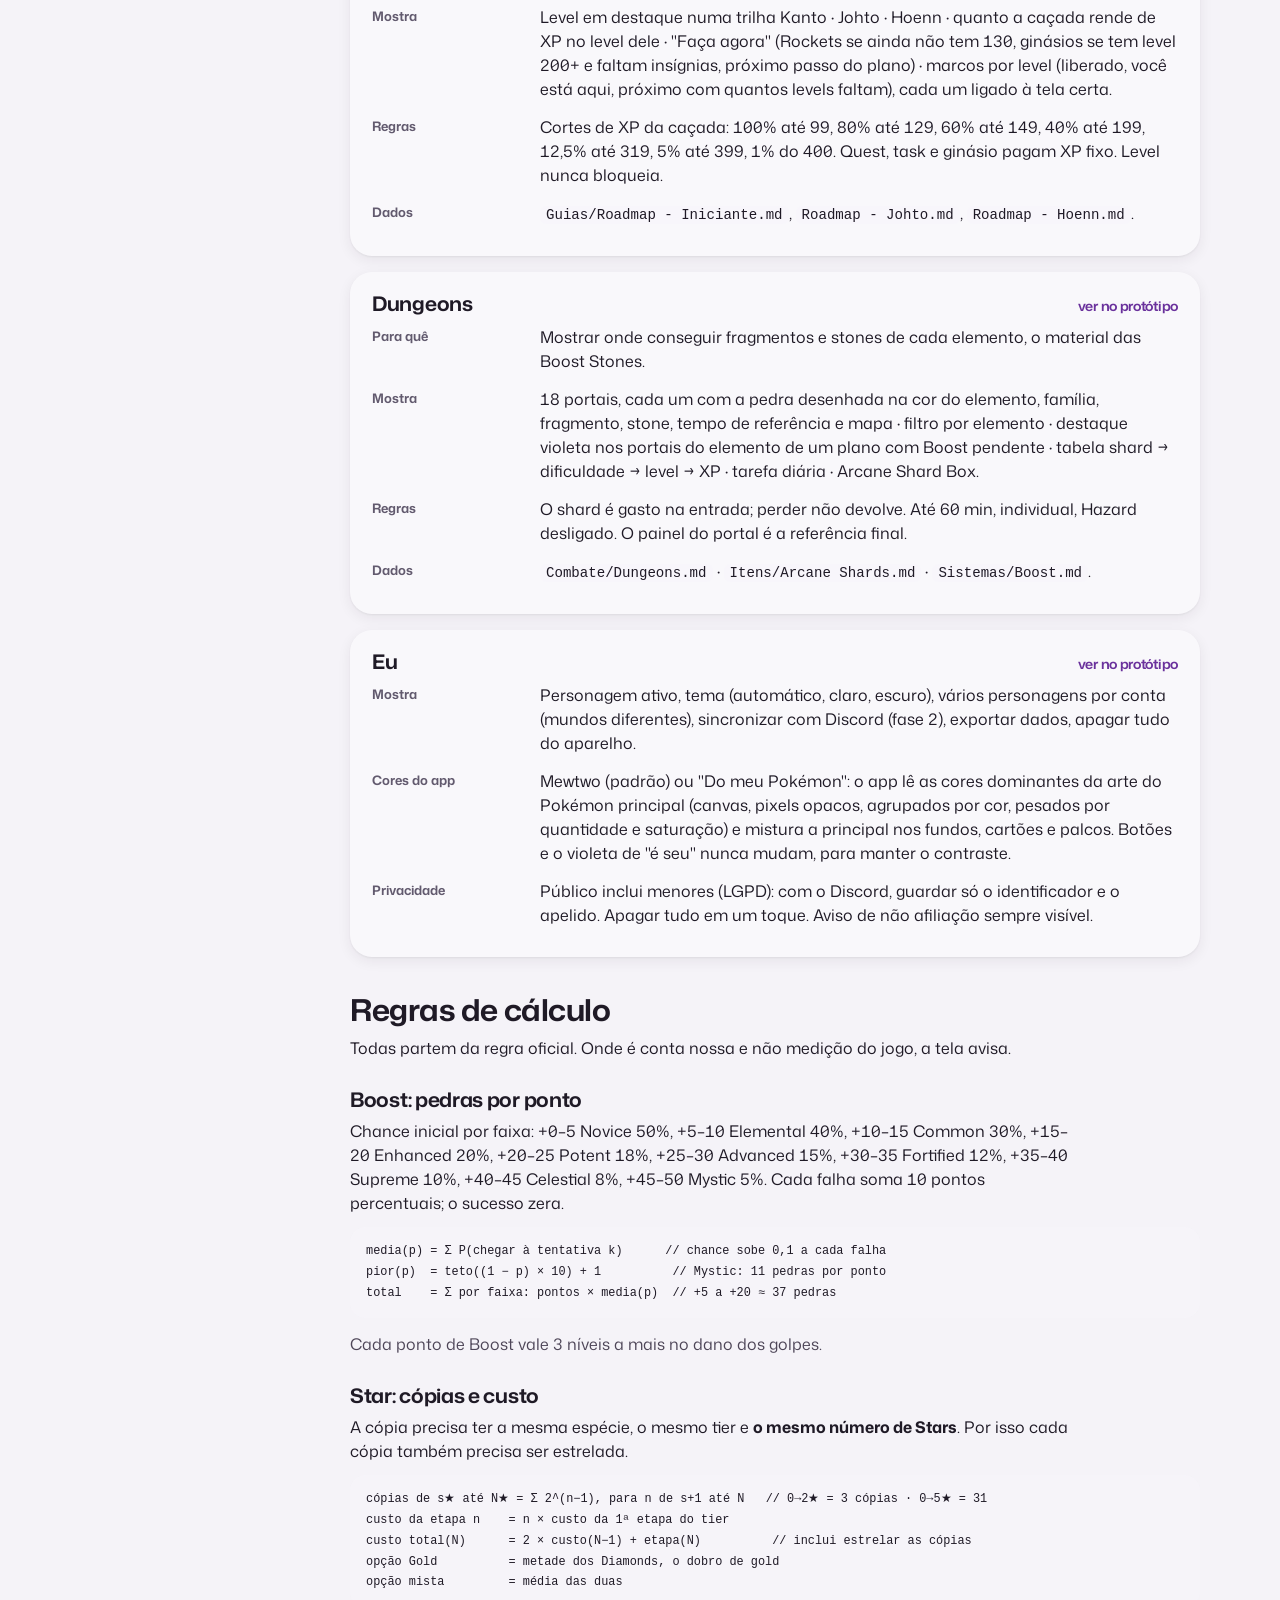
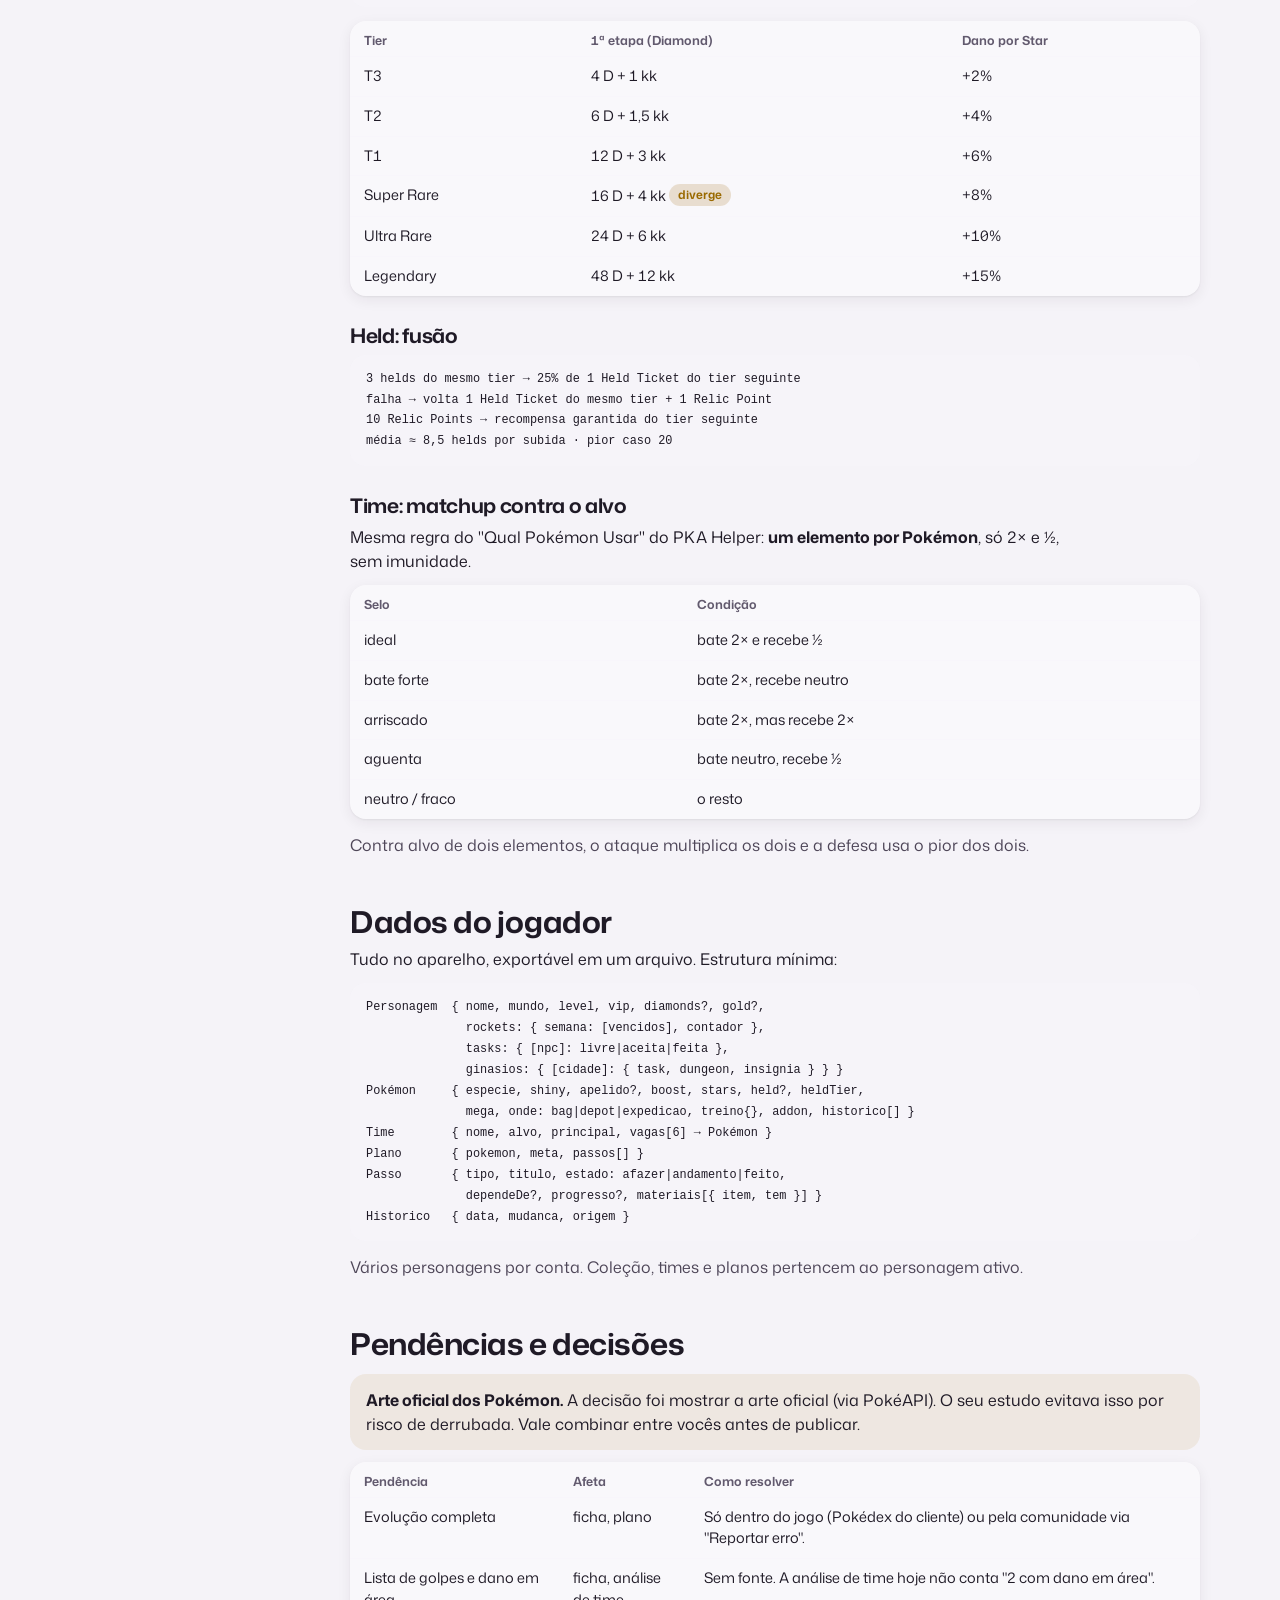
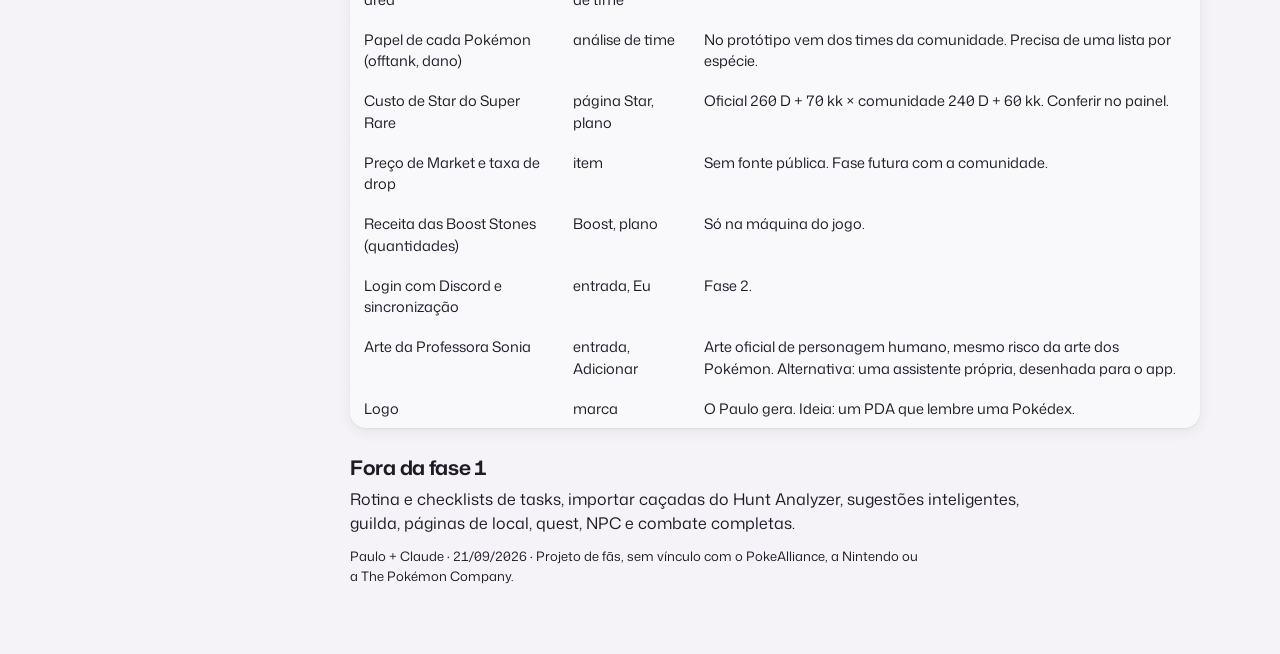
==== commit 063dd605: "Desktop onboarding layout" ====
--- a/guia.html
+++ b/guia.html
@@ -13,7 +13,7 @@
     aplica(); mq.addEventListener('change', aplica);
   })();
 </script>
-<link rel="stylesheet" href="estilo.css?v=1790016377">
+<link rel="stylesheet" href="estilo.css?v=1790098799">
 <style>
   body { padding: 0 16px; }
   .doc { max-width: 1120px; margin: 0 auto; display: grid; grid-template-columns: 1fr; gap: 40px; padding-block: 40px 96px; }
@@ -184,7 +184,7 @@
         <h3 class="titulo">Primeira entrada <a href="index.html#/entrada">ver no protótipo</a></h3>
         <dl>
           <dt>Para quê</dt><dd>Primeira abertura. O jogador escolhe entre cadastrar o personagem ou só consultar a Wiki.</dd>
-          <dt>Passos</dt><dd><ol><li>Boas-vindas: vitrine com quatro abas (Wiki, Coleção, Plano, Times). Cada aba mostra um Pokémon grande sobre um mostrador que gira devagar, um cartão de vidro com um exemplo real do app e uma frase que troca junto. Troca sozinha a cada 3 s (a barra da aba enche como timer) e não pausa com mouse nem com clique; tocar numa aba vai direto. Cada troca pinta a interface com as cores do Pokémon, com a mesma regra da aura. Ações: "Começar", "Entrar com Discord" (fase 2: por enquanto só avisa) e "Só ver a wiki". No computador, a vitrine fica à esquerda e as ações num painel de vidro à direita. Sem animação automática para quem pede menos movimento.</li><li>Personagem: nome, mundo (Sun, Moon, Titan), level, VIP. Tudo opcional; "Pular" leva ao Início de visitante.</li><li>Pronto: Sonia acenando ao lado do Shiny Pikachu; leva ao cadastro rápido ou ao Início.</li></ol></dd>
+          <dt>Passos</dt><dd><ol><li>Boas-vindas: vitrine com quatro abas (Wiki, Coleção, Plano, Times). Cada aba mostra um Pokémon grande sobre um mostrador que gira devagar, um cartão de vidro com um exemplo real do app e uma frase que troca junto. Troca sozinha a cada 3 s (a barra da aba enche como timer) e não pausa com mouse nem com clique; tocar numa aba vai direto. Cada troca pinta a interface com as cores do Pokémon, com a mesma regra da aura. Ações: "Começar", "Entrar com Discord" (fase 2: por enquanto só avisa) e "Só ver a wiki". No computador, a vitrine fica à esquerda e as ações num painel de vidro à direita. Sem animação automática para quem pede menos movimento.</li><li>Personagem: nome, mundo (Sun, Moon, Titan), level, VIP. Tudo opcional; "Pular" leva ao Início de visitante.</li><li>Pronto: Sonia acenando ao lado do Shiny Pikachu; leva ao cadastro rápido ou ao Início.</li></ol>No computador, o cadastro do personagem e a tela Pronto ficam em duas colunas: Sonia de corpo inteiro e o balão de fala à esquerda, campos (ou textos e botões) à direita. No celular, ela fica atrás dos campos, cortada na cintura.<ol></ol></dd>
           <dt>Regra</dt><dd>Ao digitar o level, mostra na hora o que já está liberado: Johto e Wildscape (150), Hoenn (250), Mega e rotação de Hoenn (350). <b>O level nunca bloqueia nada</b>, só avisa.</dd>
           <dt>Dados</dt><dd><code>Mundo/Johto.md</code>, <code>Mundo/Hoenn.md</code>, <code>Mundo/Wildscape.md</code>, <code>Combate/Mega Evoluções.md</code>.</dd>
           <dt>Professora Sonia</dt><dd>Acompanha o cadastro do personagem, a tela "Pronto" e a lista de "Adicionar Pokémon". Aparece de corpo inteiro (jaleco no personagem, aceno no Pronto) e fala num balão de vidro. O rosto no canto do balão muda conforme o que o jogador faz, com um pulinho a cada troca:<ul><li>Abrir: acena e explica que tudo é opcional.</li><li>Nome digitado: "Anotei: Denzar. Em qual mundo você joga?"</li><li>Mundo escolhido: confirma e pede o level.</li><li>Level: diz o que já está aberto (150 Johto e Wildscape, 250 Hoenn, 350 Mega) ou quando vai abrir.</li><li>VIP ligado: comemora e avisa que os bônus entram nas contas.</li><li>Adicionar Pokémon: com 0, 1 ou vários marcados, a fala muda.</li></ul>A fala espera meio segundo depois da digitação para não piscar a cada tecla. Imagens: arte oficial de Pokémon Masters EX e Sword/Shield, em <code>img/sonia/</code>. Não existe arte oficial dela anotando.</dd>
